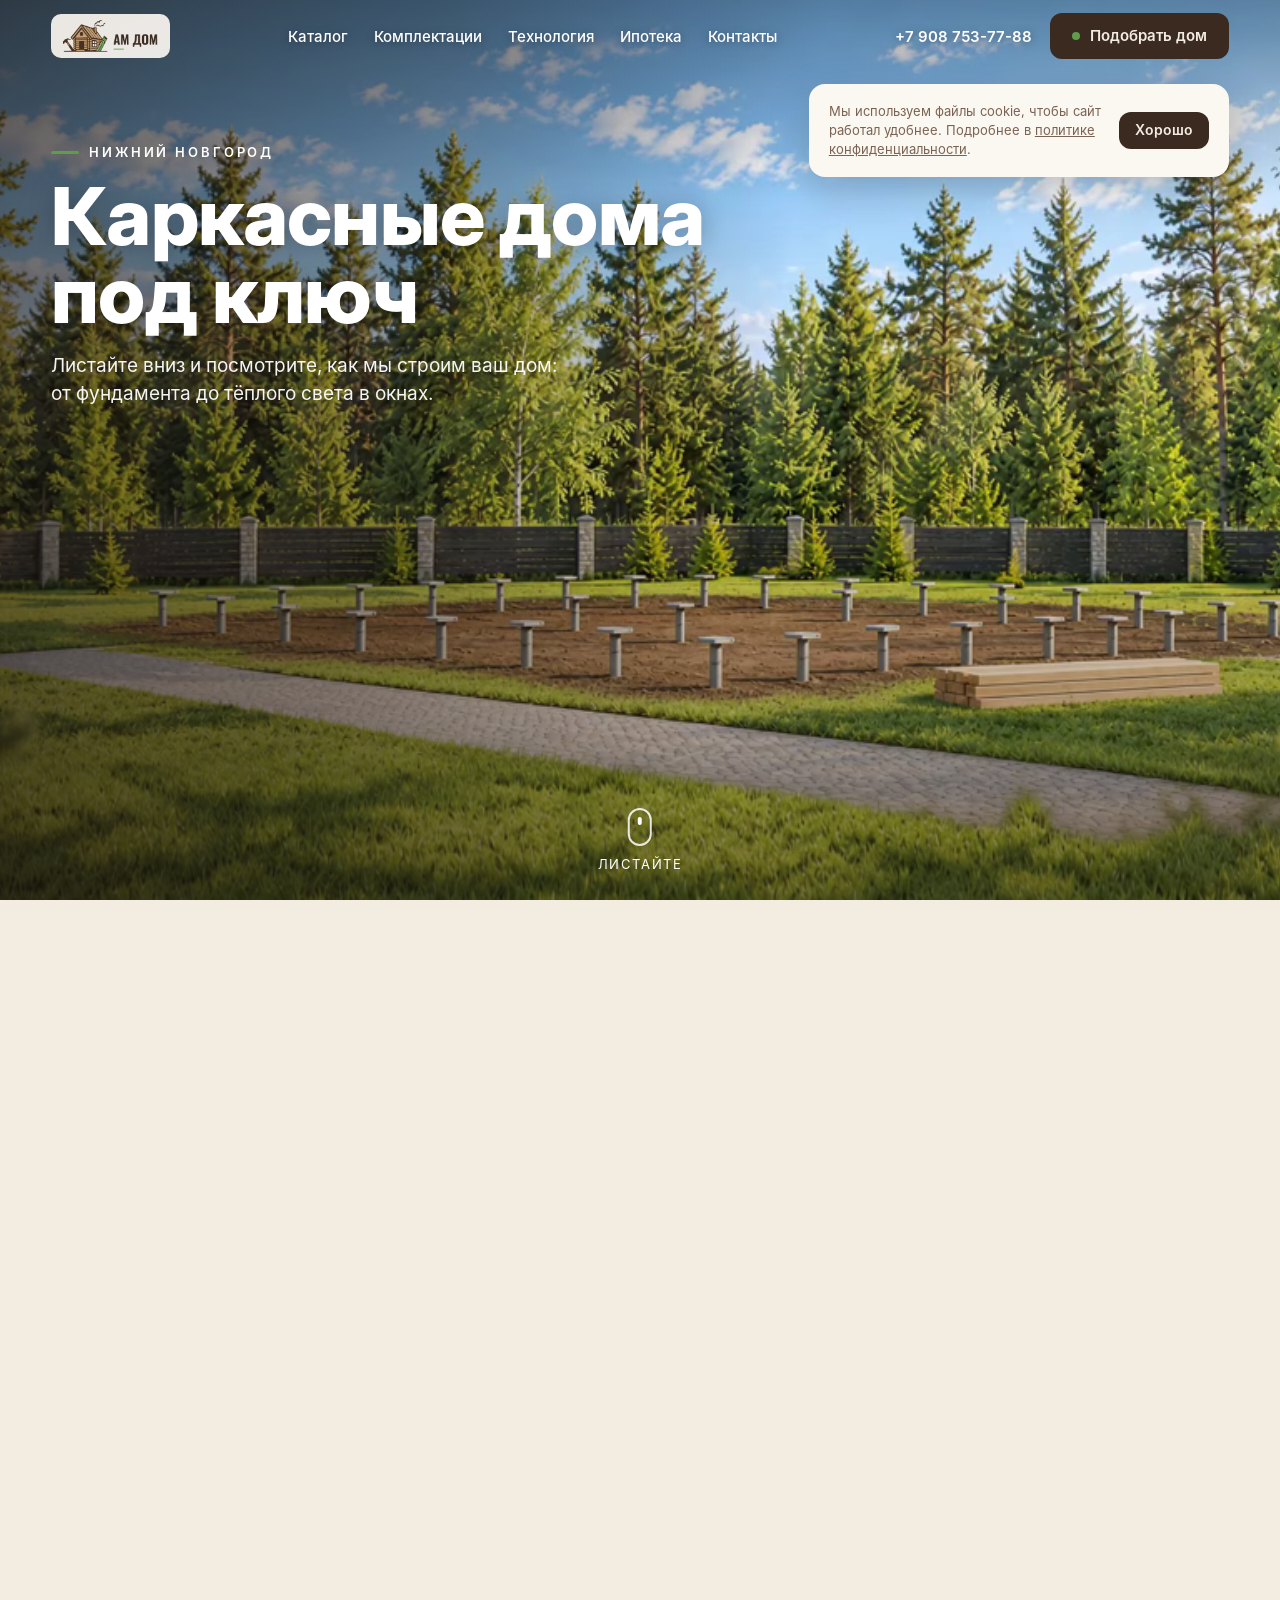
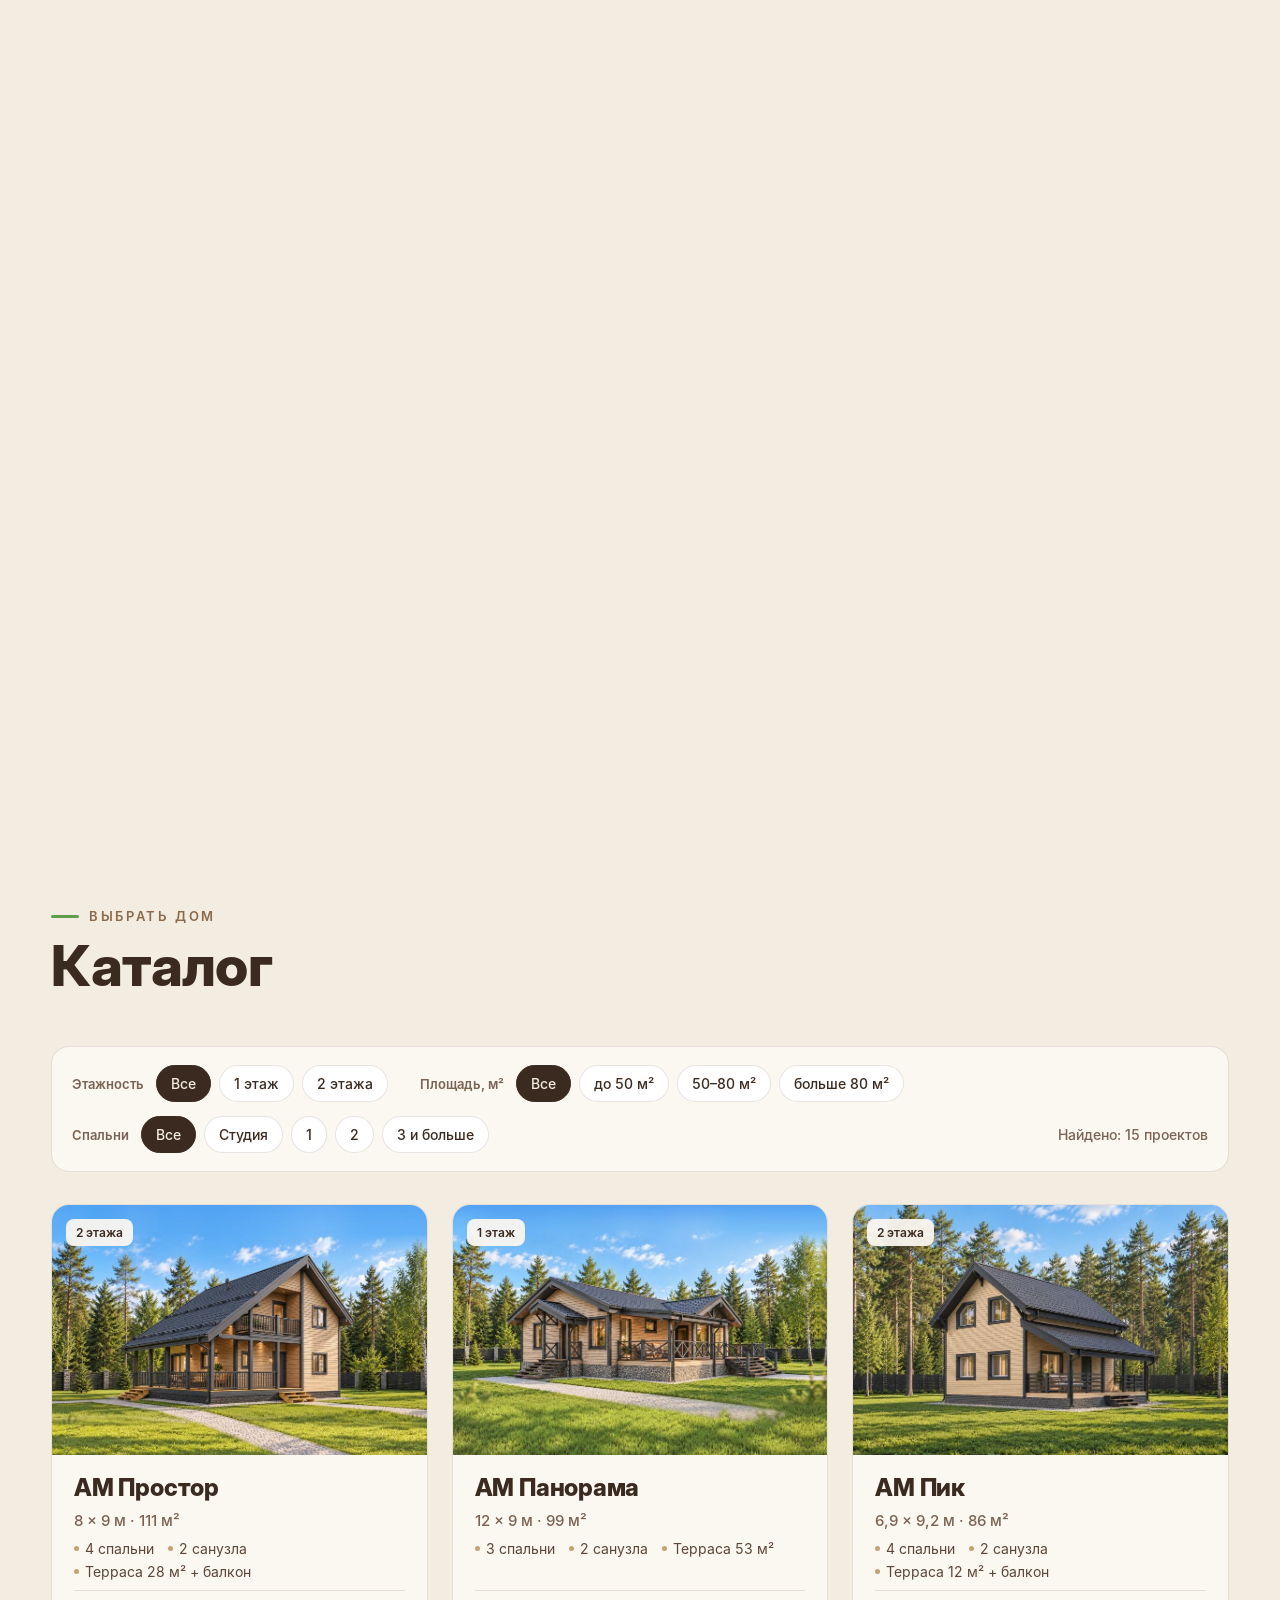
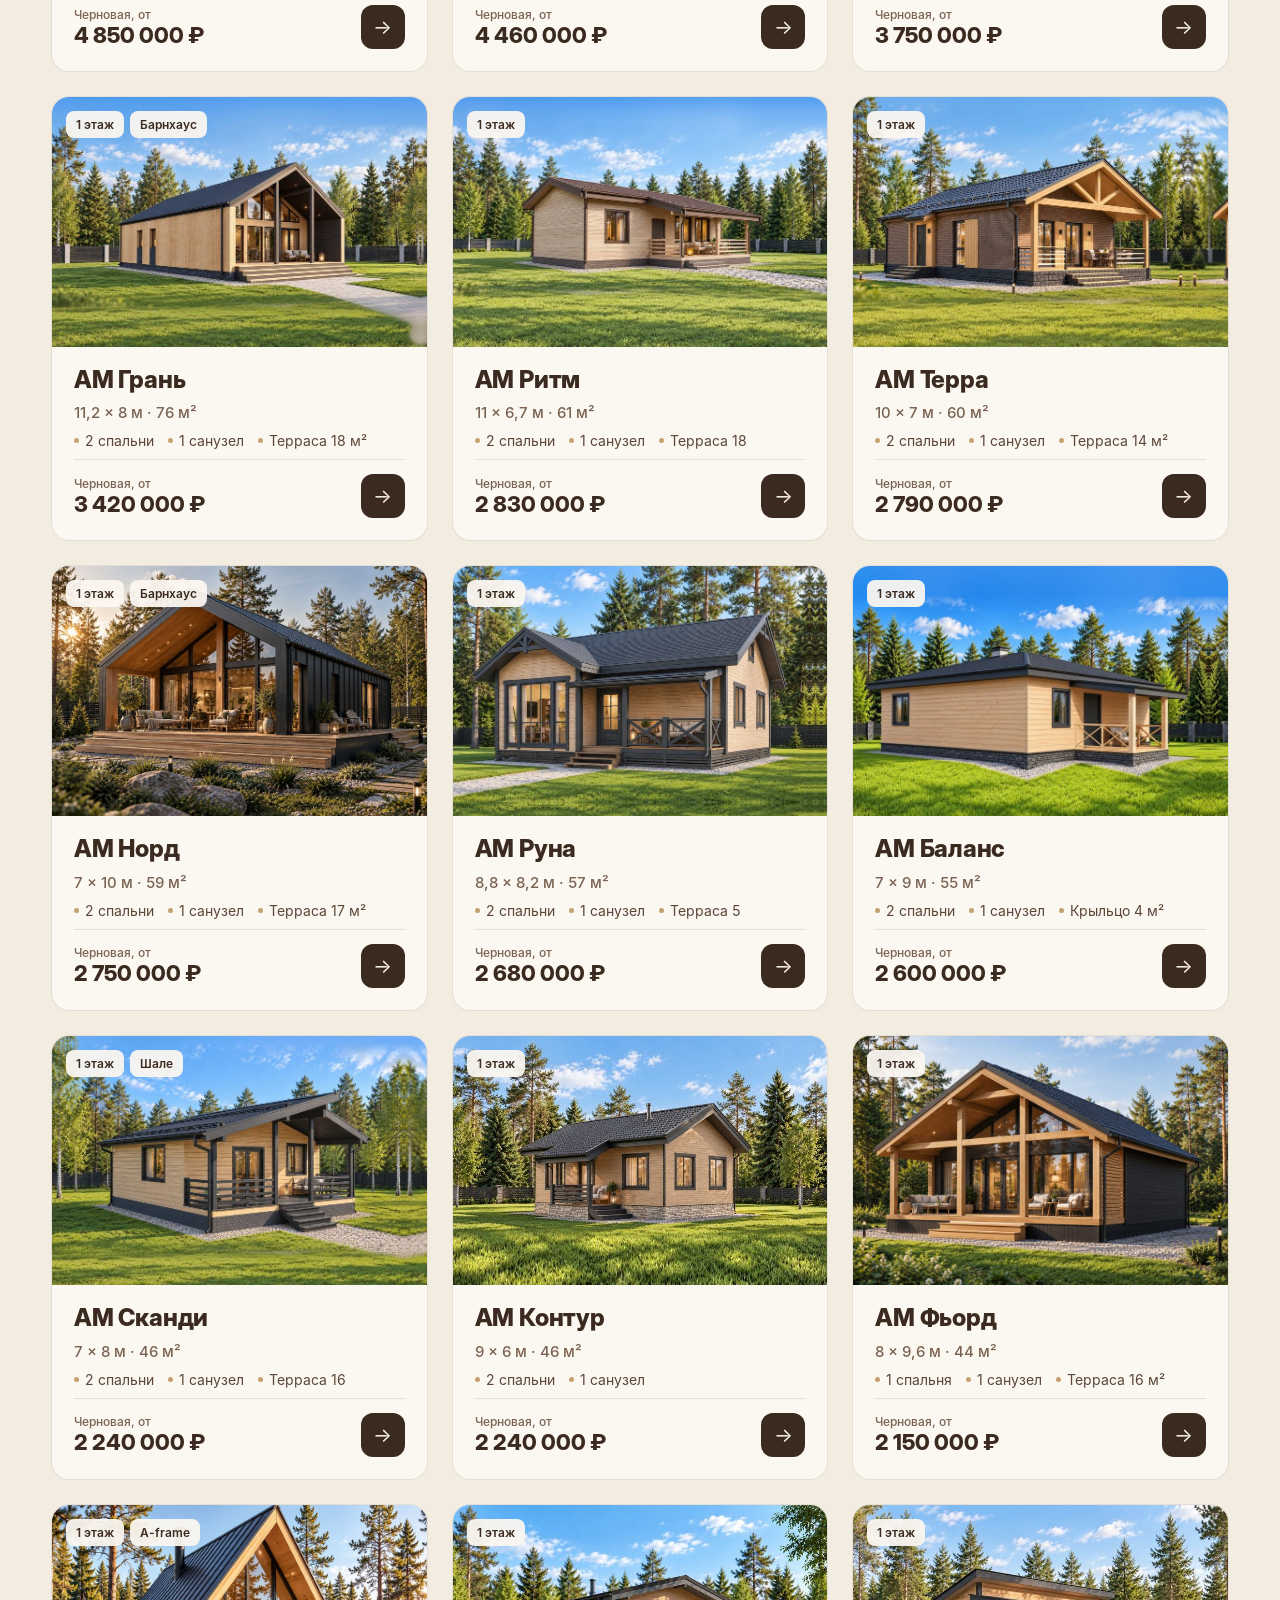
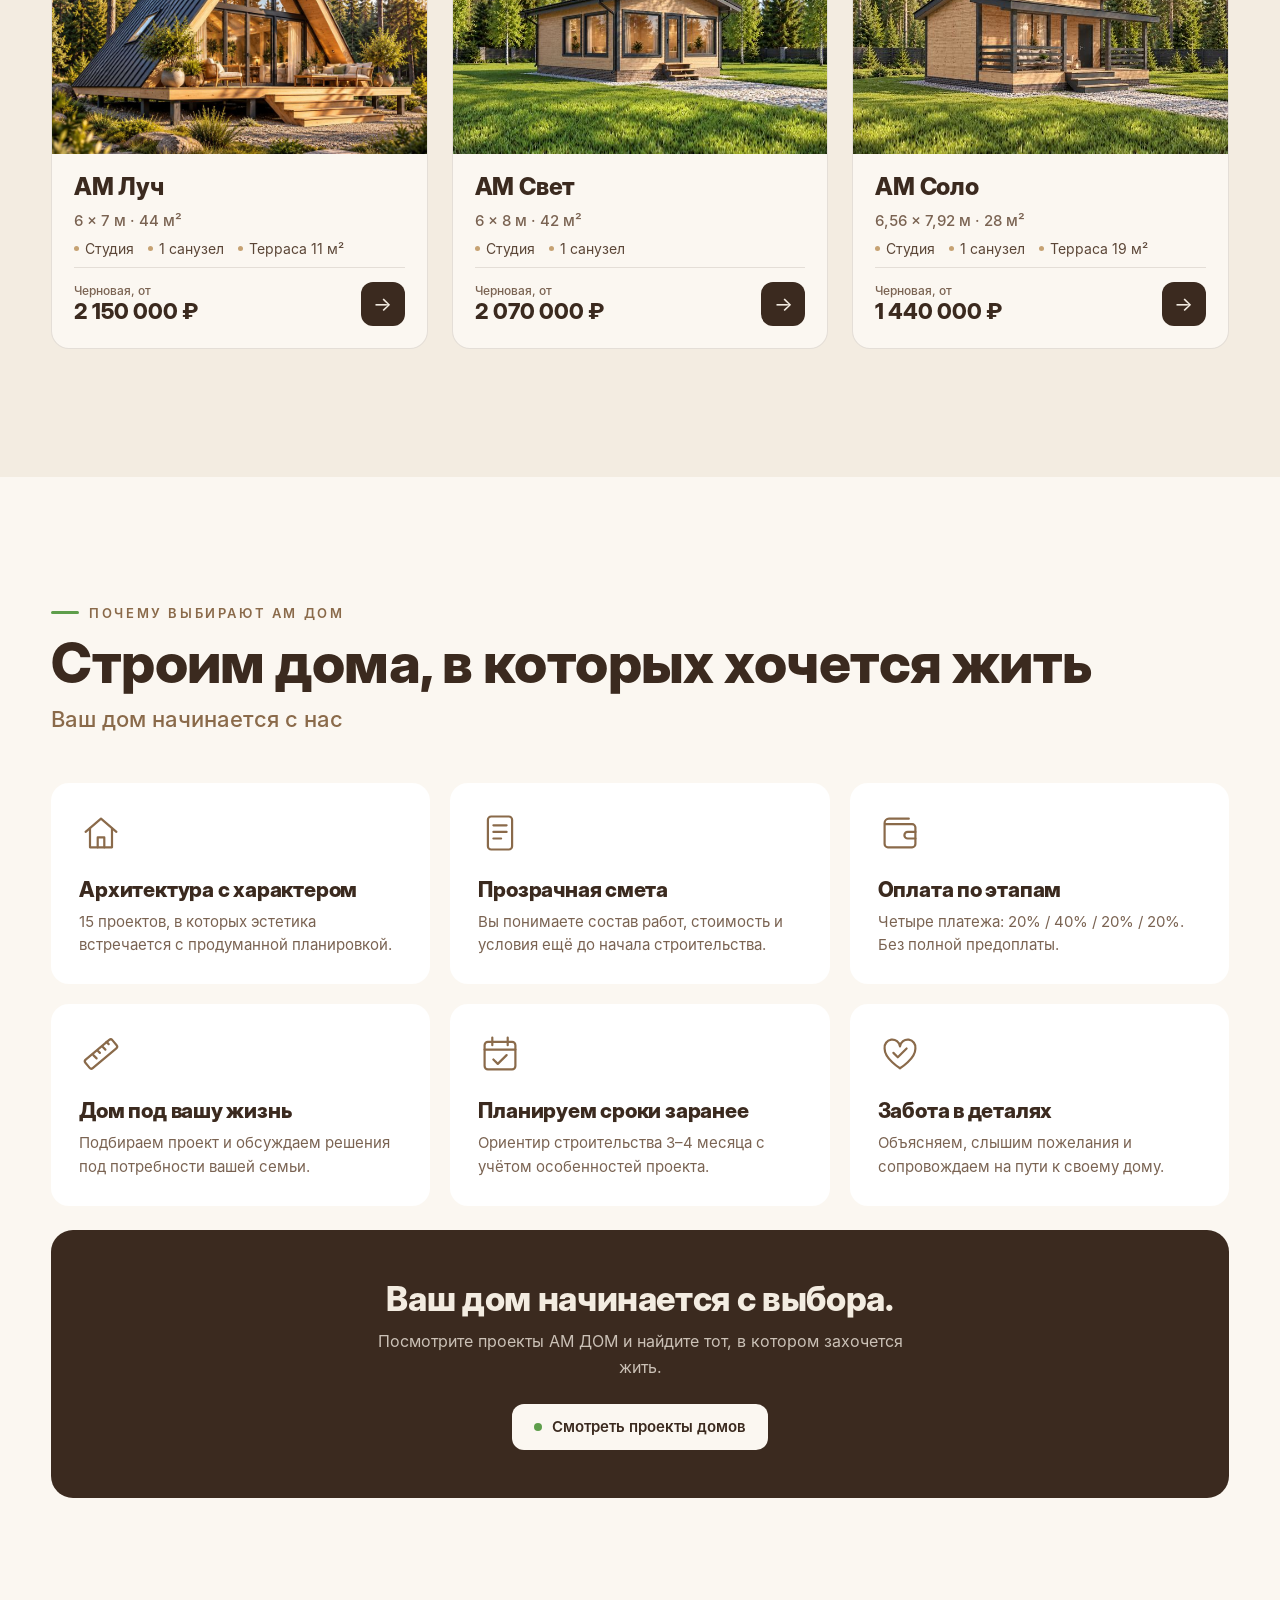
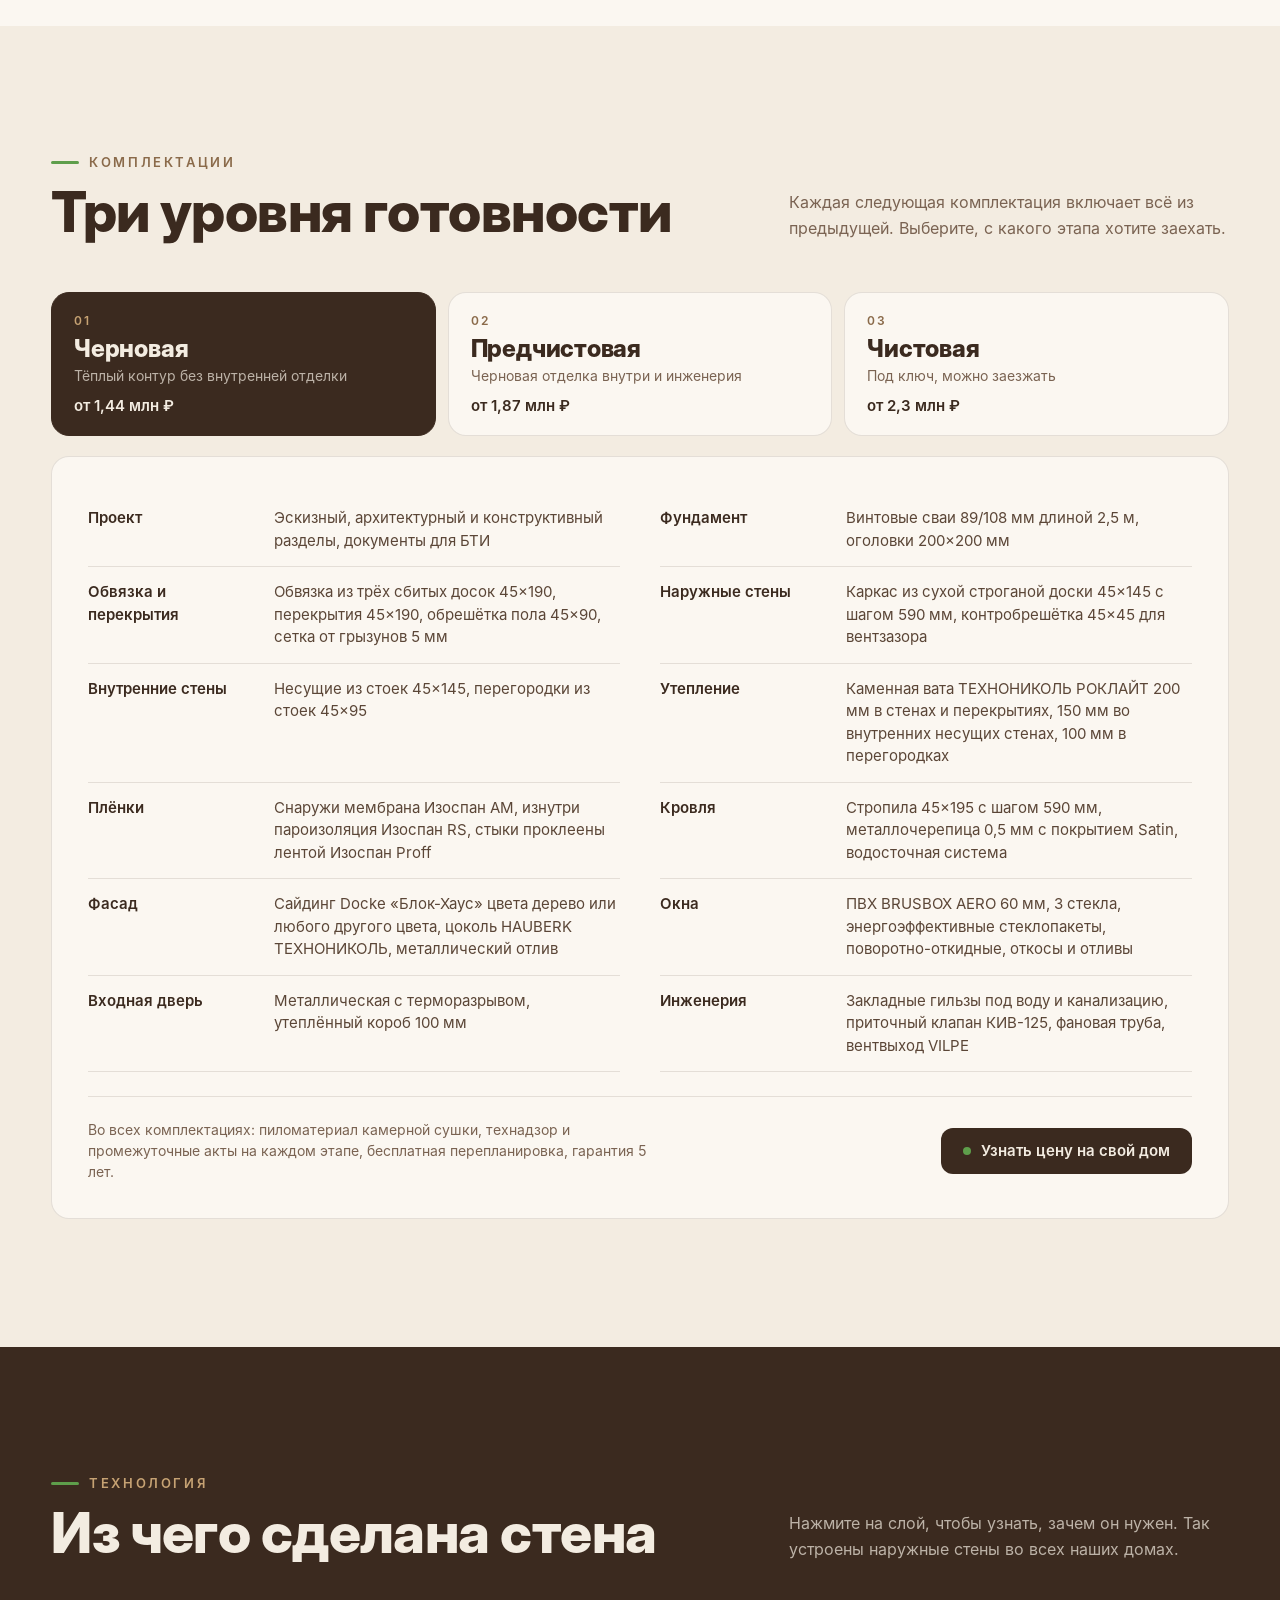
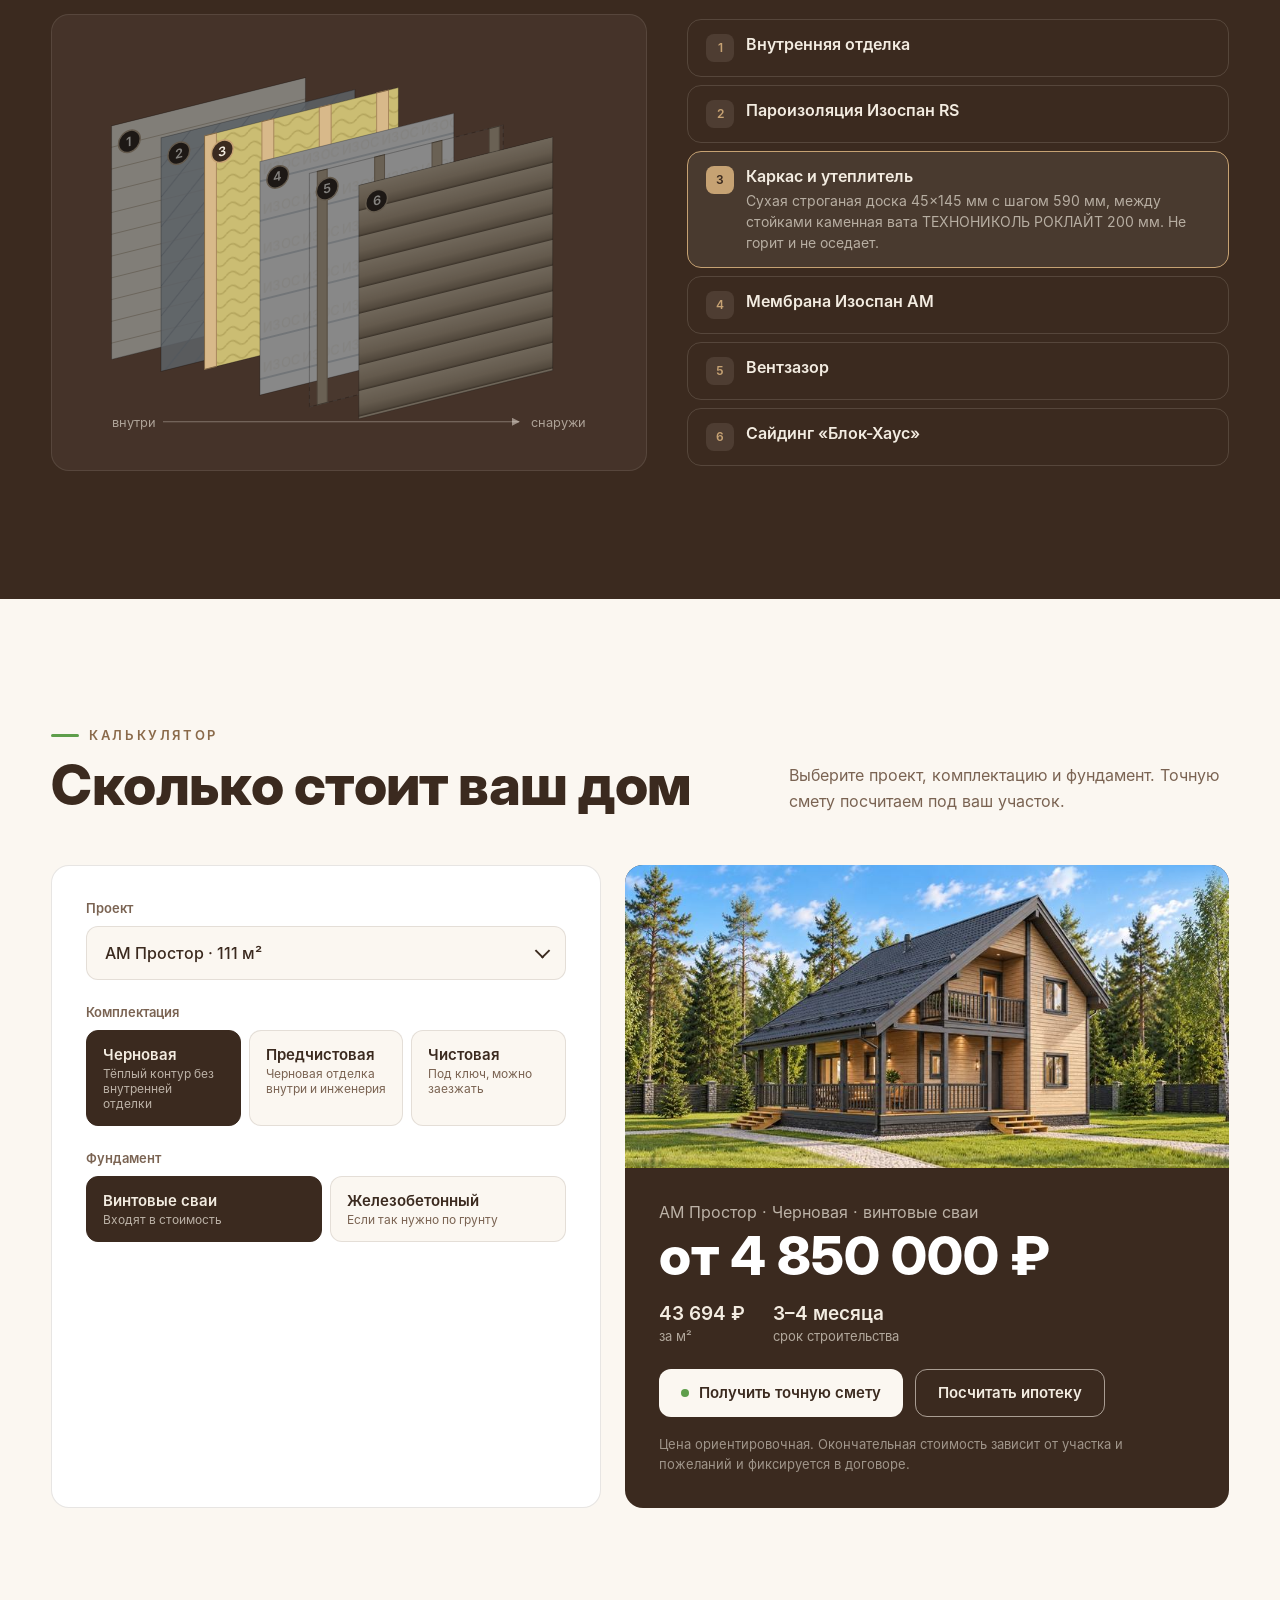
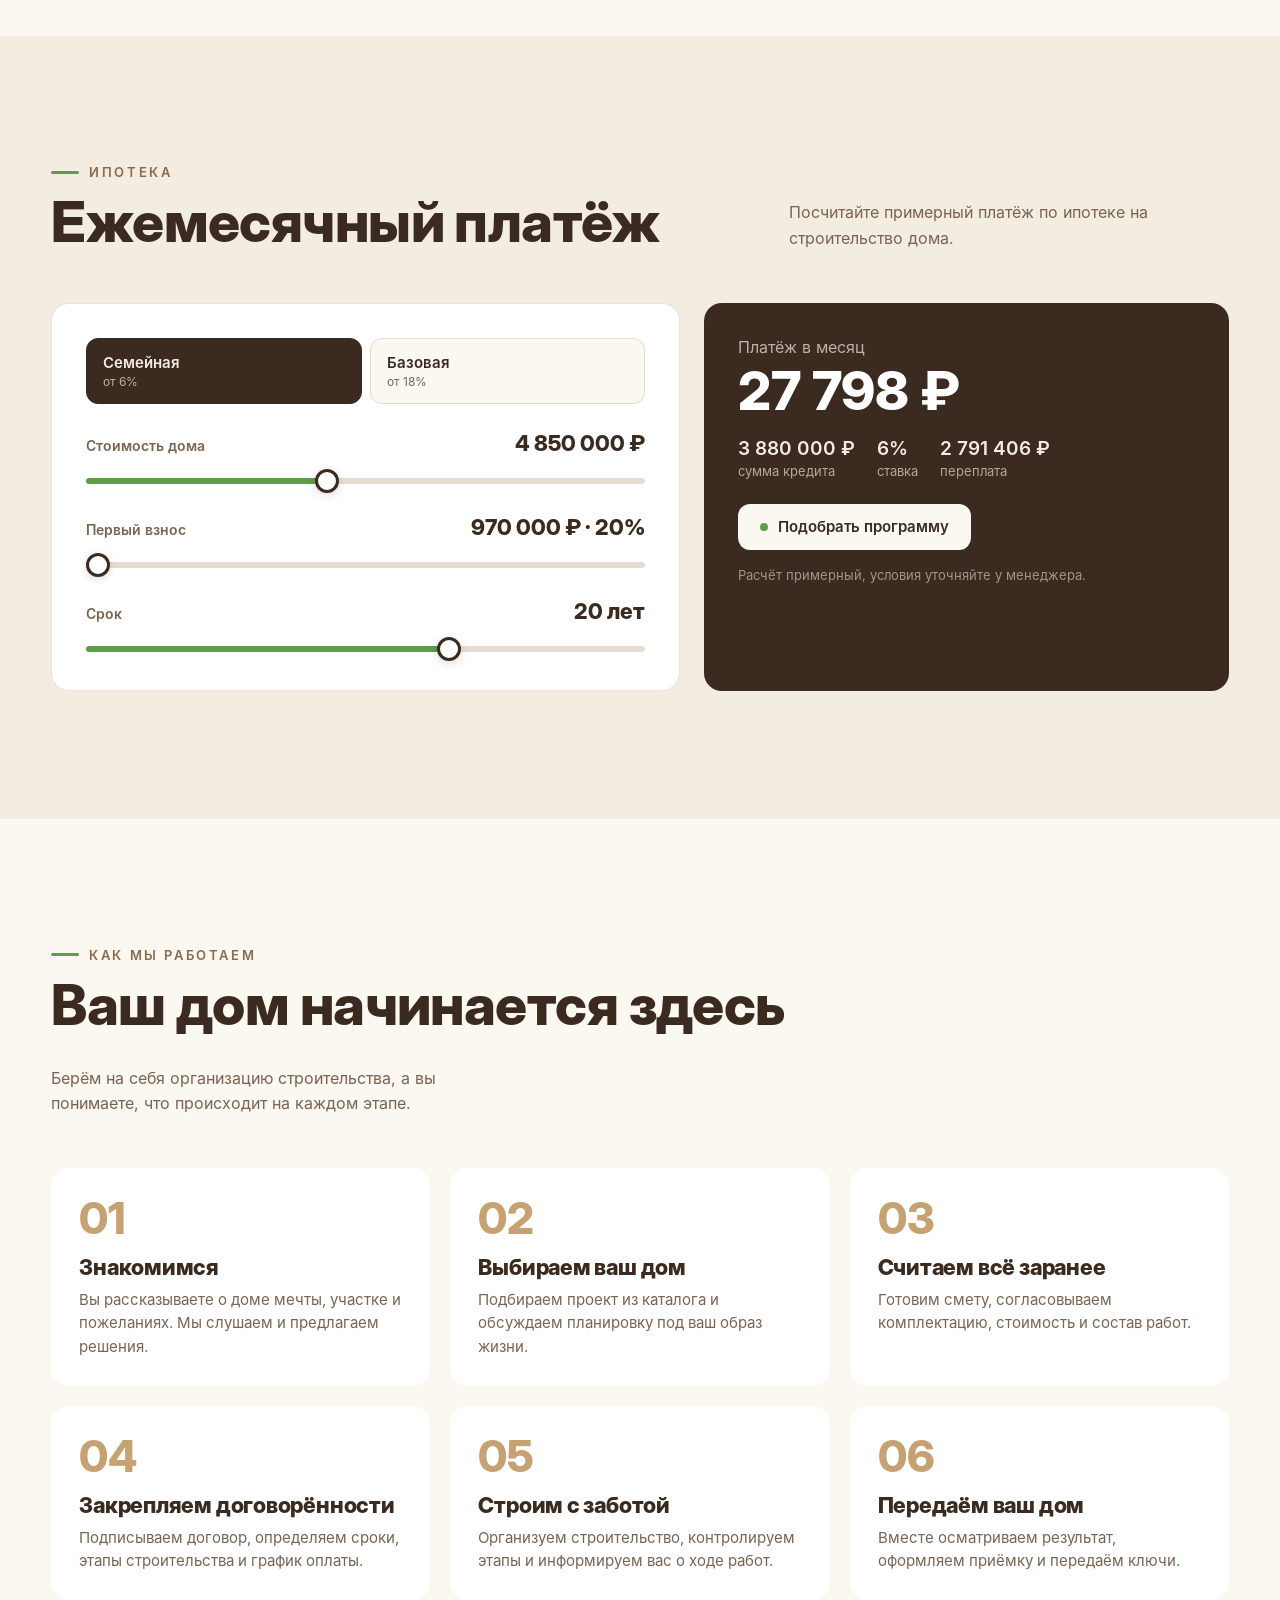
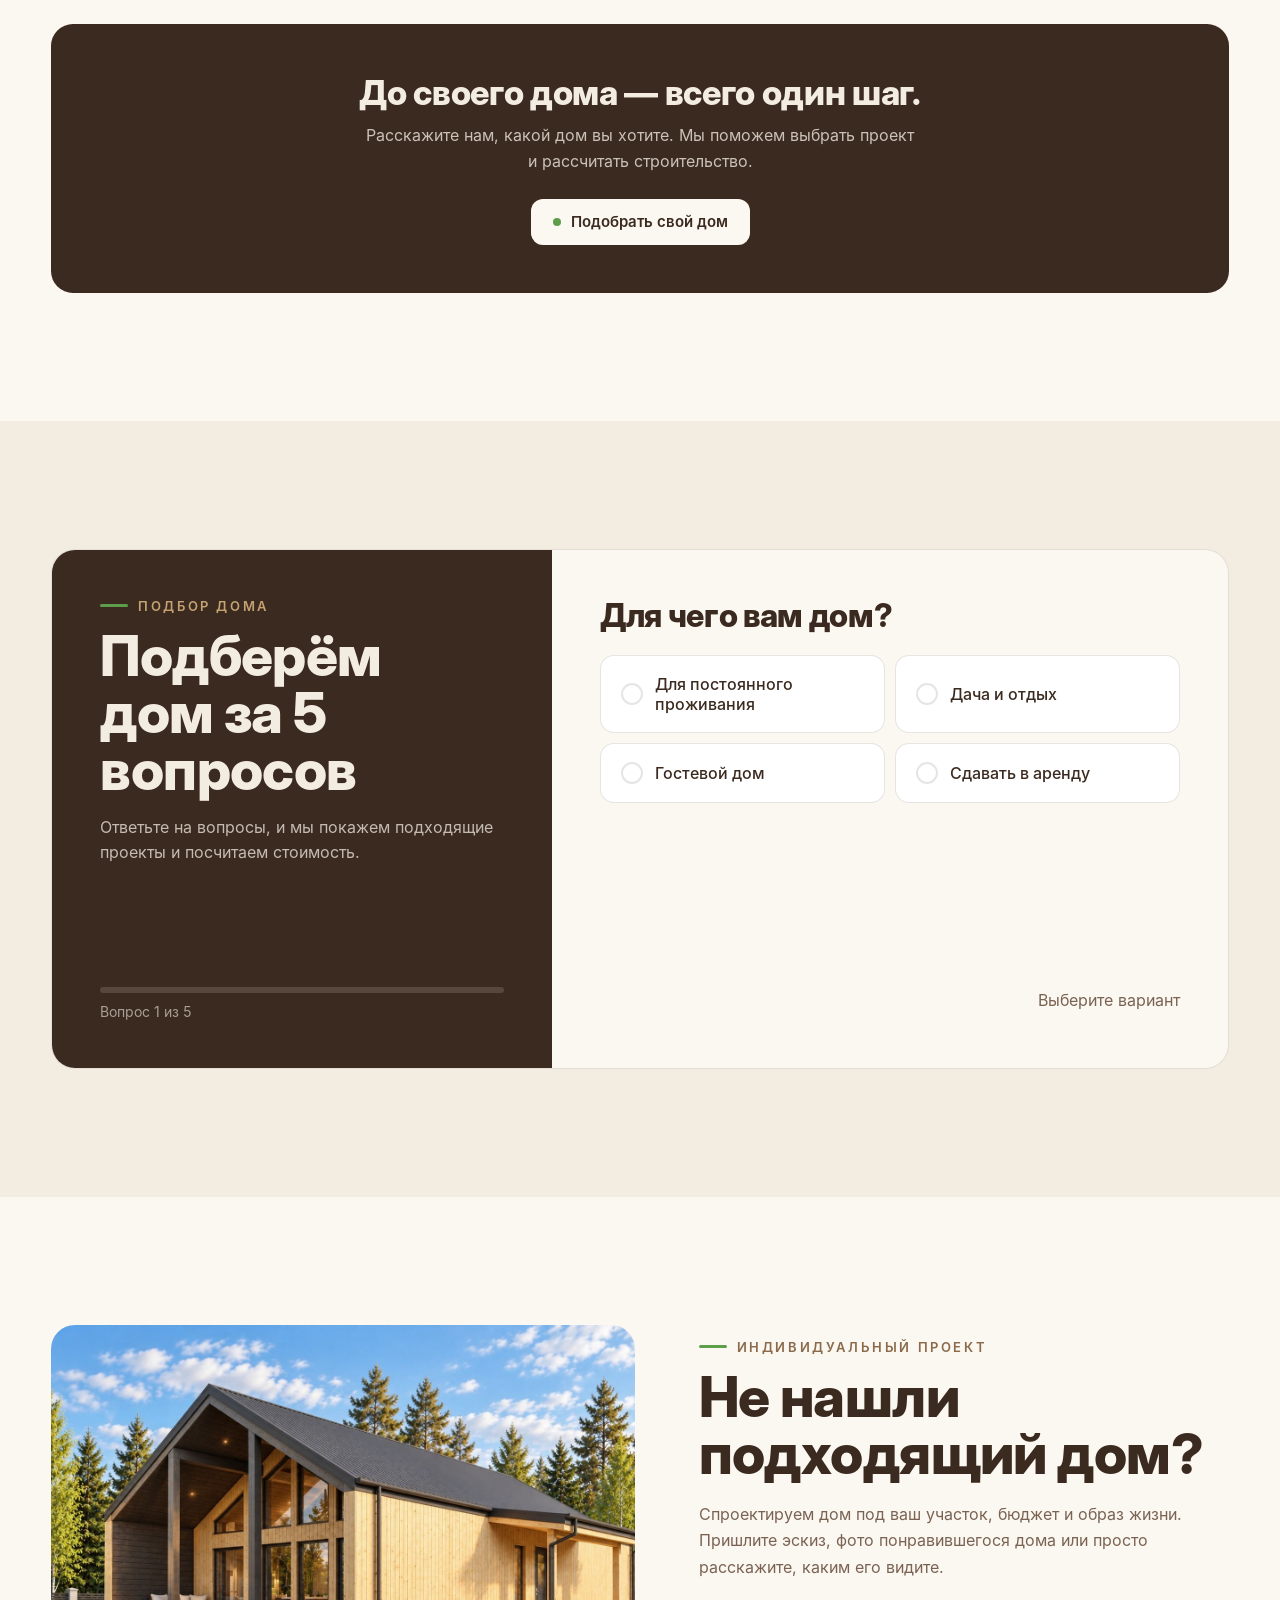
==== index.html @ 24bddc17 "Mobile hero: scroll-driven frame sequence (media/frames) instead of video Co-Authored-By: Claude Opu" ====
<!doctype html>
<html lang="ru">
<head>
<meta charset="utf-8">
<meta name="viewport" content="width=device-width, initial-scale=1, viewport-fit=cover">
<title>АМ ДОМ — каркасные дома под ключ в Нижнем Новгороде</title>
<meta name="description" content="Строим каркасные дома под ключ в Нижнем Новгороде. Каталог проектов, три комплектации, гарантия 5 лет, оплата по этапам, сроки 3–4 месяца.">
<!-- ТЕСТОВАЯ ВЕРСИЯ: строку ниже удалить при запуске на амдом.рф, иначе сайт не попадёт в поиск -->
<meta name="robots" content="noindex, nofollow">
<meta name="theme-color" content="#3B2A1F">
<meta property="og:title" content="АМ ДОМ — каркасные дома под ключ">
<meta property="og:description" content="Каталог проектов, гарантия 5 лет, оплата по этапам.">
<meta property="og:image" content="media/poster.jpg">
<link rel="icon" type="image/png" href="media/favicon.png">
<link rel="preload" href="fonts/InterDisplay-ExtraBold.woff" as="font" type="font/woff" crossorigin>
<link rel="stylesheet" href="css/style.css?v=5">
</head>
<body>

<!-- =============== ШАПКА =============== -->
<header class="top" id="top">
  <a class="logo" href="#" aria-label="АМ ДОМ, на главную"><img src="media/logo.png" alt="АМ ДОМ"></a>
  <nav class="menu" id="menu">
    <a href="#catalog">Каталог</a>
    <a href="#packages">Комплектации</a>
    <a href="#tech">Технология</a>
    <a href="#mortgage">Ипотека</a>
    <a href="#contacts">Контакты</a>
    <a class="menu-phone" data-phone href="#"></a>
  </nav>
  <div class="top-right">
    <a class="top-phone" data-phone href="#"></a>
    <a class="btn" href="#quiz"><span class="dot"></span>Подобрать дом</a>
    <button class="burger" id="burger" aria-label="Меню" aria-expanded="false"><i></i><i></i><i></i></button>
  </div>
</header>

<main>
<!-- =============== ГЛАВНЫЙ ЭКРАН: ДОМ СОБИРАЕТСЯ =============== -->
<section class="build" id="build">
  <div class="stage">
    <div class="vbox">
      <video id="vid" muted playsinline preload="auto" poster="media/poster.jpg?v=2"></video>
      <img class="night" id="night" src="media/evening.jpg" alt="">
      <div class="shade"></div>
      <div class="tint i" id="tintI"></div>
      <div class="tint f" id="tintF"></div>
      <button class="replay" id="replay" hidden>↻ Смотреть ещё раз</button>
    </div>

    <div class="intro" id="intro">
      <div class="kick"><i></i>Нижний Новгород</div>
      <h1>Каркасные дома<br>под ключ</h1>
      <p><span class="dsk">Листайте вниз и посмотрите</span><span class="mob">Посмотрите</span>, как мы строим ваш дом: от фундамента до тёплого света в окнах.</p>
    </div>
    <div class="hint" id="hint"><div class="m"></div>Листайте</div>

    <div class="card" id="card">
      <div class="num"><span id="cnum">01 / 11</span><span>Как мы строим</span></div>
      <div class="swap" id="cbody"><h3 id="ctitle"></h3><p id="ctext"></p></div>
      <div class="gl"></div>
    </div>
    <div class="rail" id="rail"><b id="bar"></b></div>

    <div class="final" id="final">
      <div class="ft">
        <div class="kick"><i></i>Дом готов</div>
        <h2>Осталось только заехать</h2>
      </div>
      <div class="fb">
        <div>
          <p>Планировку бесплатно адаптируем под вашу семью.</p>
          <div class="row">
            <a class="btn light" href="#catalog"><span class="dot"></span>Выбрать дом</a>
            <a class="btn ghost" href="#calc">Рассчитать стоимость</a>
          </div>
        </div>
        <div class="facts">
          <div><b>5 лет</b>гарантия по договору</div>
          <div><b>3</b>комплектации на выбор</div>
          <div><b>Поэтапная</b>оплата</div>
        </div>
      </div>
    </div>
  </div>
</section>

<!-- =============== КАТАЛОГ =============== -->
<section class="sec" id="catalog">
  <div class="wrap">
    <div class="head">
      <div>
        <div class="eyebrow">Выбрать дом</div>
        <h2>Каталог</h2>
      </div>
    </div>

    <div class="filters" id="filters">
      <div class="fgroup" data-key="floors">
        <span>Этажность</span>
        <button class="chip on" data-v="all">Все</button>
        <button class="chip" data-v="1"><span class="cl">1 этаж</span><span class="cs">1</span></button>
        <button class="chip" data-v="2"><span class="cl">2 этажа</span><span class="cs">2</span></button>
      </div>
      <div class="fgroup" data-key="area">
        <span>Площадь, м²</span>
        <button class="chip on" data-v="all">Все</button>
        <button class="chip" data-v="s"><span class="cl">до 50 м²</span><span class="cs">до 50</span></button>
        <button class="chip" data-v="m"><span class="cl">50–80 м²</span><span class="cs">50–80</span></button>
        <button class="chip" data-v="l"><span class="cl">больше 80 м²</span><span class="cs">80+</span></button>
      </div>
      <div class="fgroup" data-key="bed">
        <span>Спальни</span>
        <button class="chip on" data-v="all">Все</button>
        <button class="chip" data-v="0">Студия</button>
        <button class="chip" data-v="1">1</button>
        <button class="chip" data-v="2">2</button>
        <button class="chip" data-v="3"><span class="cl">3 и больше</span><span class="cs">3+</span></button>
      </div>
      <div class="fcount" id="fcount"></div>
    </div>

    <div class="grid" id="grid"></div>
    <div class="empty" id="empty" hidden>
      <p>Под такие условия проекта нет, но мы можем спроектировать дом под вас.</p>
      <button class="btn" id="freset">Сбросить фильтры</button>
    </div>
  </div>
</section>

<!-- =============== ПОЧЕМУ МЫ =============== -->
<section class="sec paper" id="why">
  <div class="wrap">
    <div class="head">
      <div>
        <div class="eyebrow">Почему выбирают АМ ДОМ</div>
        <h2>Строим дома, в которых хочется жить</h2>
        <p class="lead">Ваш дом начинается с нас</p>
      </div>
    </div>
    <div class="stats" id="stats" hidden></div>
    <div class="why">
      <div class="wi"><svg viewBox="0 0 40 40"><path d="M6 19L20 7l14 12"/><path d="M10 16v17h20V16"/><path d="M17 33v-9h6v9"/></svg>
        <h3>Архитектура с характером</h3><p>15 проектов, в которых эстетика встречается с продуманной планировкой.</p></div>
      <div class="wi"><svg viewBox="0 0 40 40"><rect x="9" y="5" width="22" height="30" rx="3"/><path d="M14 13h12M14 19h12M14 25h7"/></svg>
        <h3>Прозрачная смета</h3><p>Вы понимаете состав работ, стоимость и условия ещё до начала строительства.</p></div>
      <div class="wi"><svg viewBox="0 0 40 40"><path d="M7 12h24a3 3 0 0 1 3 3v15a3 3 0 0 1-3 3H9a3 3 0 0 1-3-3V11a4 4 0 0 1 4-4h18"/><path d="M34 19h-7a3 3 0 0 0 0 6h7"/></svg>
        <h3>Оплата по этапам</h3><p>Четыре платежа: 20% / 40% / 20% / 20%. Без полной предоплаты.</p></div>
      <div class="wi"><svg viewBox="0 0 40 40"><rect x="4" y="15" width="32" height="10" rx="2" transform="rotate(-40 20 20)"/><path d="M13 21l3 3M17 17l2 2M21 13l3 3M25 9l2 2"/></svg>
        <h3>Дом под вашу жизнь</h3><p>Подбираем проект и обсуждаем решения под потребности вашей семьи.</p></div>
      <div class="wi"><svg viewBox="0 0 40 40"><rect x="6" y="9" width="28" height="25" rx="3"/><path d="M6 16h28M13 5v7M27 5v7M14 25l4 4 8-8"/></svg>
        <h3>Планируем сроки заранее</h3><p>Ориентир строительства 3–4 месяца с учётом особенностей проекта.</p></div>
      <div class="wi"><svg viewBox="0 0 40 40"><path d="M20 33S6 24.5 6 15a7 7 0 0 1 14-2 7 7 0 0 1 14 2c0 9.5-14 18-14 18z"/><path d="M14 19l4 4 8-8"/></svg>
        <h3>Забота в деталях</h3><p>Объясняем, слышим пожелания и сопровождаем на пути к своему дому.</p></div>
    </div>
    <div class="cta">
      <h3>Ваш дом начинается с выбора.</h3>
      <p>Посмотрите проекты АМ ДОМ и найдите тот, в котором захочется жить.</p>
      <a class="btn light" href="#catalog"><span class="dot"></span>Смотреть проекты домов</a>
    </div>
  </div>
</section>

<!-- =============== КОМПЛЕКТАЦИИ =============== -->
<section class="sec" id="packages">
  <div class="wrap">
    <div class="head">
      <div>
        <div class="eyebrow">Комплектации</div>
        <h2>Три уровня готовности</h2>
      </div>
      <p>Каждая следующая комплектация включает всё из предыдущей. Выберите, с какого этапа хотите заехать.</p>
    </div>
    <div class="ptabs" id="ptabs" role="tablist"></div>
    <div class="pbody" id="pbody"></div>
  </div>
</section>

<!-- =============== ТЕХНОЛОГИЯ =============== -->
<section class="sec dark" id="tech">
  <div class="wrap">
    <div class="head">
      <div>
        <div class="eyebrow">Технология</div>
        <h2>Из чего сделана стена</h2>
      </div>
      <p>Нажмите на слой, чтобы узнать, зачем он нужен. Так устроены наружные стены во всех наших домах.</p>
    </div>
    <div class="wall">
      <div class="wall-pic">
        <svg id="wallsvg" viewBox="0 0 560 420" aria-label="Разрез стены"></svg>
      </div>
      <div class="wall-list" id="wall-list"></div>
    </div>
  </div>
</section>

<!-- =============== КАЛЬКУЛЯТОР =============== -->
<section class="sec paper" id="calc">
  <div class="wrap">
    <div class="head">
      <div>
        <div class="eyebrow">Калькулятор</div>
        <h2>Сколько стоит ваш дом</h2>
      </div>
      <p>Выберите проект, комплектацию и фундамент. Точную смету посчитаем под ваш участок.</p>
    </div>
    <div class="calc">
      <div class="calc-form">
        <label class="lbl">Проект</label>
        <div class="select"><select id="c-house"></select></div>
        <label class="lbl">Комплектация</label>
        <div class="seg" id="c-pack"></div>
        <label class="lbl">Фундамент</label>
        <div class="seg" id="c-found"></div>
      </div>
      <div class="calc-out">
        <img id="c-img" alt="">
        <div class="calc-res">
          <div class="muted" id="c-name"></div>
          <div class="price" id="c-price"></div>
          <div class="calc-meta">
            <div><b id="c-m2"></b><span>за м²</span></div>
            <div><b id="c-days"></b><span>срок строительства</span></div>
          </div>
          <div class="row">
            <button class="btn" id="c-lead"><span class="dot"></span>Получить точную смету</button>
            <a class="btn line" href="#mortgage" id="c-tomort">Посчитать ипотеку</a>
          </div>
          <p class="small">Цена ориентировочная. Окончательная стоимость зависит от участка и пожеланий и фиксируется в договоре.</p>
        </div>
      </div>
    </div>
  </div>
</section>

<!-- =============== ИПОТЕКА =============== -->
<section class="sec" id="mortgage">
  <div class="wrap">
    <div class="head">
      <div>
        <div class="eyebrow">Ипотека</div>
        <h2>Ежемесячный платёж</h2>
      </div>
      <p>Посчитайте примерный платёж по ипотеке на строительство дома.</p>
    </div>
    <div class="mort">
      <div class="mort-form">
        <div class="seg" id="m-prog"></div>
        <div class="rng">
          <div class="rng-top"><label for="m-sum">Стоимость дома</label><output id="m-sum-o"></output></div>
          <input type="range" id="m-sum" min="1000000" max="10000000" step="10000">
        </div>
        <div class="rng">
          <div class="rng-top"><label for="m-down">Первый взнос</label><output id="m-down-o"></output></div>
          <input type="range" id="m-down" min="20" max="90" step="1">
        </div>
        <div class="rng">
          <div class="rng-top"><label for="m-years">Срок</label><output id="m-years-o"></output></div>
          <input type="range" id="m-years" min="1" max="30" step="1">
        </div>
      </div>
      <div class="mort-out">
        <div class="muted">Платёж в месяц</div>
        <div class="price" id="m-pay"></div>
        <div class="calc-meta">
          <div><b id="m-loan"></b><span>сумма кредита</span></div>
          <div><b id="m-rate"></b><span>ставка</span></div>
          <div><b id="m-over"></b><span>переплата</span></div>
        </div>
        <button class="btn light" id="m-lead"><span class="dot"></span>Подобрать программу</button>
        <p class="small">Расчёт примерный, условия уточняйте у менеджера.</p>
      </div>
    </div>
  </div>
</section>

<!-- =============== КАК МЫ РАБОТАЕМ =============== -->
<section class="sec paper" id="steps">
  <div class="wrap">
    <div class="head">
      <div>
        <div class="eyebrow">Как мы работаем</div>
        <h2>Ваш дом начинается здесь</h2>
      </div>
      <p>Берём на себя организацию строительства, а вы понимаете, что происходит на каждом этапе.</p>
    </div>
    <ol class="steps">
      <li><b>01</b><h3>Знакомимся</h3><p>Вы рассказываете о доме мечты, участке и пожеланиях. Мы слушаем и предлагаем решения.</p></li>
      <li><b>02</b><h3>Выбираем ваш дом</h3><p>Подбираем проект из каталога и обсуждаем планировку под ваш образ жизни.</p></li>
      <li><b>03</b><h3>Считаем всё заранее</h3><p>Готовим смету, согласовываем комплектацию, стоимость и состав работ.</p></li>
      <li><b>04</b><h3>Закрепляем договорённости</h3><p>Подписываем договор, определяем сроки, этапы строительства и график оплаты.</p></li>
      <li><b>05</b><h3>Строим с заботой</h3><p>Организуем строительство, контролируем этапы и информируем вас о ходе работ.</p></li>
      <li><b>06</b><h3>Передаём ваш дом</h3><p>Вместе осматриваем результат, оформляем приёмку и передаём ключи.</p></li>
    </ol>
    <div class="cta">
      <h3>До своего дома — всего один шаг.</h3>
      <p>Расскажите нам, какой дом вы хотите. Мы поможем выбрать проект и рассчитать строительство.</p>
      <a class="btn light" href="#quiz"><span class="dot"></span>Подобрать свой дом</a>
    </div>
  </div>
</section>

<!-- =============== КВИЗ =============== -->
<section class="sec" id="quiz">
  <div class="wrap">
    <div class="quiz" id="quizbox">
      <div class="quiz-side">
        <div class="eyebrow">Подбор дома</div>
        <h2>Подберём дом за 5 вопросов</h2>
        <p>Ответьте на вопросы, и мы покажем подходящие проекты и посчитаем стоимость.</p>
        <div class="qprog"><b id="qbar"></b></div>
        <div class="muted" id="qstep"></div>
      </div>
      <div class="quiz-main" id="qmain"></div>
    </div>
  </div>
</section>

<!-- =============== ИНДИВИДУАЛЬНЫЙ ПРОЕКТ =============== -->
<section class="sec paper" id="custom">
  <div class="wrap">
    <div class="custom">
      <div class="custom-img"><img src="img/houses/04_gran/r2.jpg" alt="Дом АМ Грань" loading="lazy"></div>
      <div class="custom-txt">
        <div class="eyebrow">Индивидуальный проект</div>
        <h2>Не нашли подходящий дом?</h2>
        <p>Спроектируем дом под ваш участок, бюджет и образ жизни. Пришлите эскиз, фото понравившегося дома или просто расскажите, каким его видите.</p>
        <div class="tags">
          <span>Дома по индивидуальному проекту</span>
          <span>Бани</span>
        </div>
        <button class="btn" data-lead="Индивидуальный проект"><span class="dot"></span>Обсудить проект</button>
      </div>
    </div>
  </div>
</section>

<!-- =============== ОТЗЫВЫ (скрыты, пока нет настоящих) =============== -->
<section class="sec" id="reviews" hidden>
  <div class="wrap">
    <div class="head"><div><div class="eyebrow">Отзывы</div><h2>Что говорят хозяева домов</h2></div></div>
    <div class="reviews" id="revlist"></div>
  </div>
</section>

<!-- =============== ВОПРОСЫ =============== -->
<section class="sec" id="faq">
  <div class="wrap narrow">
    <div class="head"><div><div class="eyebrow">Вопросы и ответы</div><h2>Всё, что вы хотите знать о строительстве дома</h2></div></div>
    <div class="faq" id="faqlist"></div>
  </div>
</section>

<!-- =============== КОНТАКТЫ =============== -->
<section class="sec dark" id="contacts">
  <div class="wrap">
    <div class="contacts">
      <div>
        <div class="eyebrow">Контакты</div>
        <h2>Приезжайте в офис<br><span class="h2b">Оставьте заявку</span></h2>
        <ul class="clist">
          <li><span>Телефон</span><a data-phone href="#"></a></li>
          <li><span>Почта</span><a data-email href="#"></a></li>
          <li><span>Офис</span><a data-map target="_blank" rel="noopener"></a></li>
        </ul>
        <div class="msg">
          <a class="mbtn tg" data-tg target="_blank" rel="noopener"><svg viewBox="0 0 24 24"><path d="M21.5 3.6L2.9 10.8c-1.3.5-1.2 1.2-.2 1.5l4.8 1.5 1.8 5.6c.2.6.4.8.9.8.4 0 .6-.2.9-.4l2.3-2.2 4.7 3.5c.9.5 1.5.2 1.7-.8l3.1-14.6c.3-1.3-.5-1.9-1.4-1.6zM9.2 13.4l9.2-5.8c.4-.3.8-.1.5.2l-7.9 7.1-.3 3.3z"/></svg>Telegram</a>
          <a class="mbtn mx" data-max target="_blank" rel="noopener" hidden><svg viewBox="0 0 24 24"><path d="M12 2C6.5 2 2 6.2 2 11.4c0 2.9 1.4 5.5 3.7 7.2L5 22l3.6-2c1 .3 2.2.5 3.4.5 5.5 0 10-4.2 10-9.4S17.5 2 12 2z"/></svg>MAX</a>
          <a class="mbtn" data-phone href="#"><svg viewBox="0 0 24 24"><path d="M6.6 10.8c1.4 2.8 3.8 5.1 6.6 6.6l2.2-2.2c.3-.3.7-.4 1-.2 1.1.4 2.3.6 3.6.6.6 0 1 .4 1 1V20c0 .6-.4 1-1 1C10.6 21 3 13.4 3 4c0-.6.4-1 1-1h3.5c.6 0 1 .4 1 1 0 1.3.2 2.5.6 3.6.1.3 0 .7-.2 1z"/></svg>Позвонить</a>
        </div>
      </div>
      <form class="form" data-form data-topic="Заявка из блока «Контакты»">
        <h3>Заявка на консультацию</h3>
        <p class="muted">Перезвоним, ответим на вопросы и посчитаем смету.</p>
        <input name="name" placeholder="Ваше имя" autocomplete="name" required>
        <input name="phone" type="tel" placeholder="+7 (___) ___-__-__" autocomplete="tel" required>
        <textarea name="comment" rows="3" placeholder="Комментарий, например какой дом понравился"></textarea>
        <div class="seg small-seg" data-contact>
          <label><input type="radio" name="contact" value="Звонок" checked><span>Звонок</span></label>
          <label><input type="radio" name="contact" value="Telegram"><span>Telegram</span></label>
          <label><input type="radio" name="contact" value="MAX"><span>MAX</span></label>
        </div>
        <label class="agree"><input type="checkbox" name="agree" required><span>Согласен на обработку персональных данных и с <a href="policy.html" target="_blank">политикой конфиденциальности</a></span></label>
        <button class="btn" type="submit"><span class="dot"></span>Отправить заявку</button>
      </form>
    </div>
  </div>
</section>
</main>

<!-- =============== ПОДВАЛ =============== -->
<footer class="foot">
  <div class="wrap">
    <div class="foot-top">
      <a class="logo" href="#"><img src="media/logo.png" alt="АМ ДОМ"></a>
      <nav>
        <a href="#catalog">Каталог</a><a href="#packages">Комплектации</a><a href="#tech">Технология</a>
        <a href="#calc">Калькулятор</a><a href="#mortgage">Ипотека</a><a href="#faq">Вопросы</a><a href="#contacts">Контакты</a>
      </nav>
      <div class="soc">
        <a data-avito target="_blank" rel="noopener" hidden aria-label="Авито">Авито</a>
        <a data-vk target="_blank" rel="noopener" hidden aria-label="ВКонтакте">ВК</a>
      </div>
    </div>
    <div class="foot-bot">
      <div><span data-legal></span> · ИНН <span data-inn></span></div>
      <div><a href="policy.html">Политика конфиденциальности</a></div>
      <div>Информация на сайте не является публичной офертой</div>
    </div>
  </div>
</footer>

<!-- нижняя панель на телефоне -->
<div class="mbar" id="mbar">
  <a data-phone href="#"><svg viewBox="0 0 24 24"><path d="M6.6 10.8c1.4 2.8 3.8 5.1 6.6 6.6l2.2-2.2c.3-.3.7-.4 1-.2 1.1.4 2.3.6 3.6.6.6 0 1 .4 1 1V20c0 .6-.4 1-1 1C10.6 21 3 13.4 3 4c0-.6.4-1 1-1h3.5c.6 0 1 .4 1 1 0 1.3.2 2.5.6 3.6.1.3 0 .7-.2 1z"/></svg>Позвонить</a>
  <a data-tg target="_blank" rel="noopener"><svg viewBox="0 0 24 24"><path d="M21.5 3.6L2.9 10.8c-1.3.5-1.2 1.2-.2 1.5l4.8 1.5 1.8 5.6c.2.6.4.8.9.8.4 0 .6-.2.9-.4l2.3-2.2 4.7 3.5c.9.5 1.5.2 1.7-.8l3.1-14.6c.3-1.3-.5-1.9-1.4-1.6z"/></svg>Написать</a>
  <a href="#quiz" class="accent">Подобрать дом</a>
</div>

<!-- окно дома -->
<div class="modal" id="hmodal" hidden>
  <div class="modal-bg" data-close></div>
  <div class="modal-box house-box" role="dialog" aria-modal="true" aria-labelledby="h-name">
    <button class="x" data-close aria-label="Закрыть">×</button>
    <div class="hm" id="hm"></div>
  </div>
</div>

<!-- окно заявки -->
<div class="modal" id="lmodal" hidden>
  <div class="modal-bg" data-close></div>
  <div class="modal-box lead-box" role="dialog" aria-modal="true">
    <button class="x" data-close aria-label="Закрыть">×</button>
    <form class="form" data-form id="lform">
      <h3 id="l-title">Получить смету</h3>
      <p class="muted" id="l-sub">Оставьте телефон, менеджер перезвонит и всё посчитает.</p>
      <input name="name" placeholder="Ваше имя" autocomplete="name" required>
      <input name="phone" type="tel" placeholder="+7 (___) ___-__-__" autocomplete="tel" required>
      <div class="seg small-seg" data-contact>
        <label><input type="radio" name="contact" value="Звонок" checked><span>Звонок</span></label>
        <label><input type="radio" name="contact" value="Telegram"><span>Telegram</span></label>
        <label><input type="radio" name="contact" value="MAX"><span>MAX</span></label>
      </div>
      <label class="agree"><input type="checkbox" name="agree" required><span>Согласен на обработку персональных данных и с <a href="policy.html" target="_blank">политикой конфиденциальности</a></span></label>
      <button class="btn" type="submit"><span class="dot"></span>Отправить</button>
    </form>
  </div>
</div>

<div class="toast" id="toast" hidden></div>

<div class="cookie" id="cookie" hidden>
  <p>Мы используем файлы cookie, чтобы сайт работал удобнее. Подробнее в <a href="policy.html">политике конфиденциальности</a>.</p>
  <button class="btn" id="cookie-ok">Хорошо</button>
</div>

<script src="js/data.js?v=2"></script>
<script src="js/app.js?v=5"></script>
</body>
</html>
---- css/style.css ----
/* АМ ДОМ — оформление сайта */
@font-face{font-family:'Inter';font-weight:400;font-display:swap;src:url('../fonts/Inter-Regular.woff') format('woff')}
@font-face{font-family:'Inter';font-weight:500;font-display:swap;src:url('../fonts/Inter-Medium.woff') format('woff')}
@font-face{font-family:'Inter';font-weight:600;font-display:swap;src:url('../fonts/Inter-SemiBold.woff') format('woff')}
@font-face{font-family:'Inter Display';font-weight:700;font-display:swap;src:url('../fonts/InterDisplay-Bold.woff') format('woff')}
@font-face{font-family:'Inter Display';font-weight:800;font-display:swap;src:url('../fonts/InterDisplay-ExtraBold.woff') format('woff')}

:root{
  --kofe:#3B2A1F; --kofe2:#4A3527; --brus:#C6A273; --oreh:#8A6A4A; --slivki:#F3ECE1; --paper:#FBF7F1;
  --green:#5E9E4B; --line:rgba(59,42,31,.12); --muted:#7a6352;
  --pad:clamp(16px,4vw,56px); --r:18px; --top:72px;
}
*{box-sizing:border-box;margin:0;padding:0}
html{scroll-behavior:smooth;scroll-padding-top:var(--top)}
html,body{background:var(--slivki);color:var(--kofe);font-family:'Inter',system-ui,sans-serif;-webkit-font-smoothing:antialiased}
body.lock{overflow:hidden}
a{color:inherit;text-decoration:none}
img{display:block;max-width:100%}
button{font:inherit;color:inherit;background:none;border:0;cursor:pointer}
input,select,textarea{font:inherit;color:inherit}
h1,h2,h3{font-family:'Inter Display','Inter',sans-serif;font-weight:800;letter-spacing:-.01em}
[hidden]{display:none!important}

/* кнопки */
.btn{display:inline-flex;align-items:center;justify-content:center;gap:10px;padding:14px 22px;border-radius:12px;font-weight:600;font-size:15px;line-height:1.2;
  background:var(--kofe);color:var(--slivki);transition:transform .2s,background .2s,box-shadow .2s;cursor:pointer;border:0;white-space:nowrap}
.btn:hover{transform:translateY(-1px);background:var(--kofe2);box-shadow:0 8px 20px rgba(59,42,31,.18)}
.btn.light{background:var(--paper);color:var(--kofe)}
.btn.light:hover{background:#fff}
.btn.ghost{background:transparent;border:1.5px solid rgba(255,255,255,.8);color:#fff}
.btn.line{background:transparent;border:1.5px solid var(--kofe);color:var(--kofe)}
.btn.line:hover{background:var(--kofe);color:var(--slivki)}
.btn .dot{width:8px;height:8px;border-radius:50%;background:var(--green);flex:none}
.row{display:flex;gap:12px;flex-wrap:wrap}

/* ---------- шапка ---------- */
.top{position:fixed;inset:0 0 auto 0;z-index:40;height:var(--top);display:flex;align-items:center;justify-content:space-between;gap:20px;
  padding:0 var(--pad);transition:background .4s,box-shadow .4s}
.top.solid{background:rgba(251,247,241,.94);backdrop-filter:blur(10px);-webkit-backdrop-filter:blur(10px);box-shadow:0 1px 0 var(--line)}
.top .logo{height:44px;padding:6px 12px;background:rgba(251,247,241,.92);border-radius:10px;display:flex;align-items:center;flex:none;transition:padding .3s,background .3s}
.top.solid .logo{background:none;padding:6px 0}
.top .logo img{height:100%;width:auto}
.menu{display:flex;gap:26px;align-items:center;font-size:15px;font-weight:500}
.menu a{color:#fff;text-shadow:0 1px 8px rgba(0,0,0,.35);transition:color .2s}
.top.solid .menu a{color:var(--kofe);text-shadow:none}
.menu a:hover{color:var(--brus)!important}
.menu .menu-phone{display:none}
.top-right{display:flex;align-items:center;gap:18px}
.top-phone{font-weight:600;font-size:15px;color:#fff;text-shadow:0 1px 8px rgba(0,0,0,.35);white-space:nowrap}
.top.solid .top-phone{color:var(--kofe);text-shadow:none}
.burger{display:none;width:44px;height:44px;border-radius:12px;background:var(--paper);position:relative}
.burger i{position:absolute;left:12px;right:12px;height:2px;background:var(--kofe);border-radius:2px;transition:transform .3s,opacity .3s}
.burger i:nth-child(1){top:15px}.burger i:nth-child(2){top:21px}.burger i:nth-child(3){top:27px}
.top.open .burger i:nth-child(1){transform:translateY(6px) rotate(45deg)}
.top.open .burger i:nth-child(2){opacity:0}
.top.open .burger i:nth-child(3){transform:translateY(-6px) rotate(-45deg)}

/* ---------- главный экран ---------- */
.build{position:relative;height:620vh}
.stage{position:sticky;top:0;height:100vh;height:100svh;overflow:hidden;background:#cfe3f3}
.vbox{position:absolute;inset:0}
.replay{display:none}
.intro .mob{display:none}
.stage video,.stage .night{position:absolute;inset:0;width:100%;height:100%;object-fit:cover;object-position:42% 50%}
.stage .night{opacity:0}
.shade{position:absolute;inset:0;pointer-events:none;
  background:linear-gradient(180deg,rgba(25,17,11,.35) 0%,rgba(25,17,11,0) 22%,rgba(25,17,11,0) 55%,rgba(25,17,11,.55) 100%)}
.tint{position:absolute;inset:0;pointer-events:none;opacity:0}
.tint.i{background:linear-gradient(100deg,rgba(25,17,11,.62) 0%,rgba(25,17,11,.35) 32%,rgba(25,17,11,0) 58%)}
.tint.f{background:linear-gradient(180deg,rgba(14,12,24,.55) 0%,rgba(14,12,24,0) 30%,rgba(14,12,24,0) 62%,rgba(12,9,6,.78) 100%);transition:opacity .6s}
.tint.f.on{opacity:1}
.intro{position:absolute;left:var(--pad);right:var(--pad);top:clamp(96px,16vh,170px);color:#fff;max-width:760px;text-shadow:0 2px 24px rgba(0,0,0,.25)}
.kick{display:flex;align-items:center;gap:10px;font-size:13px;letter-spacing:.22em;text-transform:uppercase;font-weight:600}
.kick i{width:28px;height:3px;border-radius:2px;background:var(--green)}
.intro h1{font-size:clamp(38px,6.2vw,84px);line-height:.98;margin:18px 0}
.intro p{font-size:clamp(16px,1.5vw,19px);line-height:1.5;max-width:520px;opacity:.95}
.hint{position:absolute;left:50%;bottom:28px;transform:translateX(-50%);color:#fff;font-size:13px;letter-spacing:.12em;text-transform:uppercase;
  display:flex;flex-direction:column;align-items:center;gap:10px;opacity:.9}
.hint .m{width:24px;height:38px;border:2px solid rgba(255,255,255,.85);border-radius:14px;position:relative}
.hint .m:after{content:"";position:absolute;left:50%;top:7px;width:4px;height:8px;margin-left:-2px;border-radius:2px;background:#fff;animation:wh 1.6s infinite}
@keyframes wh{0%{opacity:0;transform:translateY(0)}30%{opacity:1}100%{opacity:0;transform:translateY(12px)}}
.card{position:absolute;right:var(--pad);bottom:clamp(64px,9vh,96px);width:min(380px,calc(100% - 2*var(--pad)));
  background:rgba(251,247,241,.94);backdrop-filter:blur(10px);border-radius:var(--r);padding:22px 24px 20px;
  box-shadow:0 18px 50px rgba(25,17,11,.25);opacity:0;transform:translateY(16px);transition:opacity .35s,transform .35s}
.card.on{opacity:1;transform:none}
.card .num{display:flex;justify-content:space-between;align-items:center;font-size:12px;letter-spacing:.2em;text-transform:uppercase;color:var(--oreh);font-weight:600}
.card h3{font-size:26px;line-height:1.1;margin:10px 0 8px}
.card p{font-size:15px;line-height:1.5;color:#5b4637}
.card .gl{width:36px;height:3px;border-radius:2px;background:var(--green);margin-top:14px}
.swap{transition:opacity .2s}.swap.fade{opacity:0}
.rail{position:absolute;left:var(--pad);right:var(--pad);bottom:26px;height:4px;border-radius:3px;background:rgba(255,255,255,.35);opacity:0;transition:opacity .35s}
.rail.on{opacity:1}
.rail b{position:absolute;left:0;top:0;bottom:0;width:0;border-radius:3px;background:var(--green)}
.rail span{position:absolute;top:-3px;width:10px;height:10px;margin-left:-5px;border-radius:50%;background:rgba(255,255,255,.9);box-shadow:0 0 0 2px rgba(59,42,31,.25)}
.final{position:absolute;inset:0;padding:clamp(96px,13vh,124px) var(--pad) clamp(28px,5vh,48px);color:#fff;
  display:flex;flex-direction:column;justify-content:space-between;opacity:0;pointer-events:none;transition:opacity .5s;text-shadow:0 2px 20px rgba(0,0,0,.35)}
.final.on{opacity:1}
.final.on .fb{pointer-events:auto}
.final h2{font-size:clamp(32px,4.4vw,64px);line-height:1;margin:14px 0 0}
.final .fb{display:flex;justify-content:space-between;align-items:flex-end;gap:32px;flex-wrap:wrap}
.final p{font-size:clamp(15px,1.3vw,18px);line-height:1.5;opacity:.95;max-width:460px}
.final .row{margin-top:20px}
.final .btn{text-shadow:none}
.facts{display:flex;gap:28px;flex-wrap:wrap}
.facts div{font-size:13px;opacity:.9;line-height:1.35}
.facts b{display:block;font-family:'Inter Display';font-weight:800;font-size:28px;color:#fff}

/* ---------- общие секции ---------- */
.sec{padding:clamp(72px,10vw,128px) 0;position:relative}
.sec.paper{background:var(--paper)}
.sec.dark{background:var(--kofe);color:var(--slivki)}
.wrap{max-width:1280px;margin:0 auto;padding:0 var(--pad)}
.wrap.narrow{max-width:920px}
.head{display:flex;justify-content:space-between;align-items:flex-end;gap:32px;margin-bottom:clamp(32px,4vw,52px);flex-wrap:wrap}
.head h2,.quiz h2,.custom h2,.contacts h2{font-size:clamp(32px,4.4vw,56px);line-height:1.02}
.head > p{max-width:440px;line-height:1.6;color:var(--muted);font-size:16px}
.dark .head > p,.dark .muted{color:rgba(243,236,225,.7)}
.eyebrow{display:flex;align-items:center;gap:10px;font-size:13px;letter-spacing:.2em;text-transform:uppercase;font-weight:600;color:var(--oreh);margin-bottom:14px}
.eyebrow:before{content:"";width:28px;height:3px;border-radius:2px;background:var(--green)}
.dark .eyebrow{color:var(--brus)}
.muted{color:var(--muted)}
.small{font-size:13px;line-height:1.5;color:var(--muted);margin-top:16px}

/* появление при прокрутке */
.rev{opacity:0;transform:translateY(24px);transition:opacity .7s ease,transform .7s ease}
.rev.in{opacity:1;transform:none}

/* ---------- каталог ---------- */
.filters{display:flex;flex-wrap:wrap;gap:14px 32px;align-items:center;margin-bottom:32px;padding:18px 20px;background:var(--paper);border-radius:var(--r);border:1px solid var(--line)}
.fgroup{display:flex;align-items:center;gap:8px;flex-wrap:wrap}
.fgroup > span{font-size:13px;font-weight:600;color:var(--muted);margin-right:4px}
.chip{padding:9px 14px;border-radius:999px;border:1.5px solid var(--line);font-size:14px;font-weight:500;transition:all .2s;background:#fff}
.chip:hover{border-color:var(--oreh)}
.chip.on{background:var(--kofe);border-color:var(--kofe);color:var(--slivki)}
.chip .cs{display:none}
.fcount{margin-left:auto;font-size:14px;color:var(--muted);font-weight:500}
.grid{display:grid;grid-template-columns:repeat(3,1fr);gap:24px}
.hc{background:var(--paper);border-radius:var(--r);overflow:hidden;border:1px solid var(--line);display:flex;flex-direction:column;cursor:pointer;
  transition:transform .3s,box-shadow .3s}
.hc:hover{transform:translateY(-4px);box-shadow:0 22px 50px rgba(59,42,31,.14)}
.hc .ph{position:relative;aspect-ratio:3/2;overflow:hidden;background:#dfe9d8}
.hc .ph img{width:100%;height:100%;object-fit:cover;transition:transform .6s}
.hc:hover .ph img{transform:scale(1.04)}
.badges{position:absolute;left:14px;top:14px;display:flex;gap:6px;flex-wrap:wrap}
.badges span{background:rgba(251,247,241,.94);padding:6px 10px;border-radius:8px;font-size:12px;font-weight:600}
.hc .bd{padding:20px 22px 22px;display:flex;flex-direction:column;gap:10px;flex:1}
.hc h3{font-size:24px;line-height:1.1}
.hc .sz{font-size:15px;color:var(--muted);font-weight:500}
.hc .spec{display:flex;flex-wrap:wrap;gap:6px 14px;font-size:14px;color:#5b4637}
.hc .spec span{display:inline-flex;align-items:center;gap:6px}
.hc .spec span:before{content:"";width:5px;height:5px;border-radius:50%;background:var(--brus)}
.hc .ft{margin-top:auto;padding-top:14px;border-top:1px solid var(--line);display:flex;justify-content:space-between;align-items:center;gap:10px}
.hc .pr small{display:block;font-size:12px;color:var(--muted);font-weight:500}
.hc .pr b{font-family:'Inter Display';font-weight:800;font-size:22px}
.hc .more{width:44px;height:44px;border-radius:12px;background:var(--kofe);color:var(--slivki);display:grid;place-items:center;font-size:20px;flex:none;transition:background .2s}
.hc:hover .more{background:var(--green)}
.empty{text-align:center;padding:48px 20px;background:var(--paper);border-radius:var(--r)}
.empty p{margin-bottom:18px;color:var(--muted)}

/* ---------- окна ---------- */
.modal{position:fixed;inset:0;z-index:60;display:flex;align-items:center;justify-content:center;padding:24px}
.modal-bg{position:absolute;inset:0;background:rgba(25,17,11,.6);backdrop-filter:blur(4px);animation:fi .3s}
.modal-box{position:relative;background:var(--paper);border-radius:22px;max-height:calc(100vh - 48px);overflow:auto;animation:pu .35s cubic-bezier(.2,.8,.2,1);overscroll-behavior:contain}
@keyframes fi{from{opacity:0}}
@keyframes pu{from{opacity:0;transform:translateY(24px) scale(.98)}}
.x{position:absolute;right:14px;top:14px;z-index:3;width:44px;height:44px;border-radius:12px;background:rgba(251,247,241,.94);font-size:28px;line-height:1;box-shadow:0 2px 10px rgba(0,0,0,.08)}
.house-box{width:min(1180px,100%)}
.lead-box{width:min(460px,100%);padding:34px 30px 30px}
.hm{display:grid;grid-template-columns:1.15fr 1fr;grid-template-areas:'g i' 'p i';grid-template-rows:auto 1fr}
.gal{grid-area:g}.plan{grid-area:p}.info{grid-area:i}
.hm > *{min-width:0}
.gal{position:relative;background:#e6e0d6;min-height:100%}
.gal-main{position:relative;aspect-ratio:4/3;overflow:hidden;background:#dfe9d8}
.gal-main img{width:100%;height:100%;object-fit:cover}
.gal-nav{position:absolute;top:50%;transform:translateY(-50%);width:44px;height:44px;border-radius:50%;background:rgba(251,247,241,.92);font-size:22px;display:grid;place-items:center}
.gal-nav.p{left:14px}.gal-nav.n{right:14px}
.thumbs{display:flex;gap:8px;padding:10px;overflow-x:auto}
.thumbs button{flex:none;width:86px;aspect-ratio:3/2;border-radius:10px;overflow:hidden;opacity:.6;border:2px solid transparent;transition:opacity .2s}
.thumbs button.on{opacity:1;border-color:var(--kofe)}
.thumbs img{width:100%;height:100%;object-fit:cover}
.plan{padding:18px 18px 22px;border-top:1px solid var(--line);background:#fff}
.plan-top{display:flex;justify-content:space-between;align-items:center;gap:10px;margin-bottom:12px;flex-wrap:wrap}
.plan-top h4{font-size:15px}
.plan img{width:100%;max-height:520px;object-fit:contain;cursor:zoom-in}
.tog{display:inline-flex;background:var(--slivki);border-radius:10px;padding:3px}
.tog button{padding:7px 12px;border-radius:8px;font-size:13px;font-weight:600;color:var(--muted)}
.tog button.on{background:#fff;color:var(--kofe);box-shadow:0 1px 4px rgba(0,0,0,.08)}
.info{padding:34px 34px 30px}
.info h2{font-size:clamp(30px,3.4vw,44px);line-height:1;margin-bottom:6px}
.info .sz{color:var(--muted);font-weight:500;margin-bottom:22px}
.kv{display:grid;grid-template-columns:repeat(3,1fr);gap:10px;margin-bottom:22px}
.kv div{background:#fff;border:1px solid var(--line);border-radius:14px;padding:12px 14px}
.kv b{display:block;font-family:'Inter Display';font-weight:800;font-size:20px}
.kv span{font-size:12px;color:var(--muted)}
.feat{list-style:none;display:grid;grid-template-columns:1fr 1fr;gap:8px 16px;margin-bottom:20px}
.feat li{font-size:14px;display:flex;gap:8px;line-height:1.4}
.feat li:before{content:"";width:16px;height:16px;flex:none;margin-top:1px;border-radius:50%;background:var(--green) url("data:image/svg+xml,%3Csvg xmlns='http://www.w3.org/2000/svg' viewBox='0 0 16 16'%3E%3Cpath d='M4.5 8.2l2.2 2.2 4.8-5' fill='none' stroke='white' stroke-width='1.8' stroke-linecap='round'/%3E%3C/svg%3E")}
.info .txt p{font-size:15px;line-height:1.6;color:#5b4637;margin-bottom:10px}
.pk{margin:22px 0 14px;display:flex;flex-direction:column;gap:8px}
.pk label{display:flex;align-items:center;justify-content:space-between;gap:12px;padding:14px 16px;border-radius:14px;border:1.5px solid var(--line);background:#fff;cursor:pointer;transition:border-color .2s}
.pk label:has(input:checked){border-color:var(--kofe);box-shadow:0 0 0 1px var(--kofe)}
.pk input{accent-color:var(--kofe);width:18px;height:18px;flex:none}
.pk .nm{flex:1}
.pk .nm b{display:block;font-size:15px}
.pk .nm small{font-size:12px;color:var(--muted)}
.pk .pp{font-family:'Inter Display';font-weight:800;font-size:18px;white-space:nowrap}
.days{font-size:14px;color:var(--muted);margin-bottom:18px}
.days b{color:var(--kofe)}
.zoom{position:fixed;inset:0;z-index:80;background:#fff;display:flex;align-items:center;justify-content:center;cursor:zoom-out;padding:20px}
.zoom img{max-width:100%;max-height:100%;object-fit:contain}

/* ---------- почему мы ---------- */
.why{display:grid;grid-template-columns:repeat(3,1fr);gap:20px}
.wi{padding:28px;border-radius:var(--r);background:var(--slivki);transition:transform .3s}
.wi:hover{transform:translateY(-3px)}
.wi svg{width:44px;height:44px;fill:none;stroke:var(--oreh);stroke-width:2;stroke-linecap:round;stroke-linejoin:round;margin-bottom:18px}
.wi h3{font-size:21px;margin-bottom:8px}
.wi p{font-size:15px;line-height:1.55;color:var(--muted)}
.stats{display:grid;grid-template-columns:repeat(4,1fr);gap:20px;margin-bottom:28px}
.stats div{padding:24px;border-radius:var(--r);background:var(--kofe);color:var(--slivki)}
.stats b{display:block;font-family:'Inter Display';font-weight:800;font-size:44px;color:var(--brus)}

/* подзаголовок и тёмная плашка с кнопкой */
.head .lead{margin-top:14px;font-size:clamp(18px,1.8vw,22px);font-weight:500;color:var(--oreh)}
.h2b{color:var(--brus)}
.cta{margin-top:24px;border-radius:22px;background:var(--kofe);color:var(--slivki);padding:clamp(30px,4vw,48px) var(--pad);text-align:center}
.cta h3{font-size:clamp(24px,2.8vw,34px);margin-bottom:10px}
.cta p{max-width:560px;margin:0 auto 24px;line-height:1.6;color:rgba(243,236,225,.78)}
.wi{background:#fff}
.sec.paper .wi,.sec.paper .steps li{background:#fff}
/* вопросы по блокам */
.faqg + .faqg{margin-top:44px}
.faqg h3{font-size:clamp(20px,2.2vw,26px);margin-bottom:6px;color:var(--oreh)}

/* ---------- комплектации ---------- */
.ptabs{display:grid;grid-template-columns:repeat(3,1fr);gap:12px;margin-bottom:20px}
.ptab{text-align:left;padding:20px 22px;border-radius:var(--r);background:var(--paper);border:1.5px solid var(--line);transition:all .25s}
.ptab .n{font-size:12px;letter-spacing:.18em;text-transform:uppercase;color:var(--oreh);font-weight:600}
.ptab h3{font-size:24px;margin:6px 0 4px}
.ptab p{font-size:14px;color:var(--muted)}
.ptab .from{margin-top:12px;font-weight:600;font-size:15px}
.ptab.on{background:var(--kofe);border-color:var(--kofe);color:var(--slivki)}
.ptab.on .n{color:var(--brus)}.ptab.on p{color:rgba(243,236,225,.7)}
.pbody{background:var(--paper);border-radius:var(--r);border:1px solid var(--line);padding:clamp(22px,3vw,36px)}
.pbody .plus{font-size:14px;font-weight:600;color:var(--green);margin-bottom:18px;display:flex;align-items:center;gap:8px}
.plist{display:grid;grid-template-columns:1fr 1fr;gap:0 40px}
.plist div{padding:14px 0;border-bottom:1px solid var(--line);display:grid;grid-template-columns:170px 1fr;gap:16px;font-size:15px;line-height:1.5}
.plist b{font-weight:600}
.plist span{color:#5b4637}
.pall{margin-top:18px}
.pall summary{cursor:pointer;font-weight:600;font-size:15px;padding:10px 0;list-style:none;display:flex;align-items:center;gap:8px}
.pall summary::-webkit-details-marker{display:none}
.pall summary:after{content:"+";font-size:20px;color:var(--oreh)}
.pall[open] summary:after{content:"−"}
.pfoot{display:flex;justify-content:space-between;align-items:center;gap:16px;flex-wrap:wrap;margin-top:24px;padding-top:22px;border-top:1px solid var(--line)}
.pfoot p{font-size:14px;color:var(--muted);max-width:560px;line-height:1.5}

/* ---------- технология ---------- */
.wall{display:grid;grid-template-columns:1.1fr 1fr;gap:40px;align-items:center}
.wall-pic{background:rgba(243,236,225,.05);border-radius:var(--r);padding:20px;border:1px solid rgba(243,236,225,.1)}
#wallsvg{width:100%;height:auto;display:block}
#wallsvg .ly{cursor:pointer;transition:opacity .3s,transform .3s}
#wallsvg .ly{transform-box:view-box}
#wallsvg.act .ly{filter:brightness(.55) saturate(.5)}
#wallsvg.act .ly.on{filter:none;transform:translate(-6px,-14px)}
#wallsvg text{font-family:'Inter';font-size:13px;fill:var(--slivki)}
.wall-list{display:flex;flex-direction:column;gap:8px}
.wl{text-align:left;padding:14px 18px;border-radius:14px;border:1px solid rgba(243,236,225,.14);transition:all .25s;display:grid;grid-template-columns:28px 1fr;gap:4px 12px;align-items:start}
.wl i{grid-row:span 2;width:28px;height:28px;border-radius:8px;font-style:normal;font-size:12px;font-weight:700;display:grid;place-items:center;background:rgba(243,236,225,.1);color:var(--brus)}
.wl b{font-size:16px}
.wl span{font-size:14px;line-height:1.5;color:rgba(243,236,225,.65);display:none}
.wl.on{background:rgba(243,236,225,.08);border-color:var(--brus)}
.wl.on i{background:var(--brus);color:var(--kofe)}
.wl.on span{display:block}

/* ---------- калькулятор ---------- */
.calc{display:grid;grid-template-columns:1fr 1.1fr;gap:24px;align-items:stretch}
.calc-form,.mort-form{background:#fff;border:1px solid var(--line);border-radius:var(--r);padding:clamp(22px,3vw,34px)}
.lbl{display:block;font-size:13px;font-weight:600;color:var(--muted);margin:0 0 10px}
.lbl:not(:first-child){margin-top:24px}
.select{position:relative}
.select:after{content:"";position:absolute;right:18px;top:50%;width:9px;height:9px;border-right:2px solid var(--kofe);border-bottom:2px solid var(--kofe);transform:translateY(-70%) rotate(45deg);pointer-events:none}
select{width:100%;appearance:none;-webkit-appearance:none;padding:16px 44px 16px 18px;border-radius:12px;border:1.5px solid var(--line);background:var(--paper);font-size:16px;font-weight:500;cursor:pointer}
.seg{display:flex;flex-wrap:wrap;gap:8px}
.seg label{flex:1 1 140px;cursor:pointer}
.seg input{position:absolute;opacity:0;pointer-events:none}
.seg label > span{display:block;padding:14px 16px;border-radius:12px;border:1.5px solid var(--line);background:var(--paper);transition:all .2s;height:100%}
.seg label > span b{display:block;font-size:15px}
.seg label > span small{display:block;font-size:12px;color:var(--muted);margin-top:2px}
.seg input:checked + span{background:var(--kofe);border-color:var(--kofe);color:var(--slivki)}
.seg input:checked + span small{color:rgba(243,236,225,.7)}
.seg input:focus-visible + span{outline:2px solid var(--green);outline-offset:2px}
.small-seg label{flex:1 1 80px}
.small-seg label > span{padding:10px 12px;font-size:14px;text-align:center;font-weight:500}
.calc-out{background:var(--kofe);color:var(--slivki);border-radius:var(--r);overflow:hidden;display:flex;flex-direction:column}
.calc-out img{width:100%;aspect-ratio:16/8;object-fit:cover}
.calc-res{padding:clamp(22px,3vw,34px);flex:1;display:flex;flex-direction:column}
.calc-res .muted,.mort-out .muted{color:rgba(243,236,225,.7)}
.price{font-family:'Inter Display';font-weight:800;font-size:clamp(36px,4.4vw,54px);line-height:1.05;margin:6px 0 18px;color:#fff}
.calc-meta{display:flex;gap:28px;flex-wrap:wrap;margin-bottom:24px}
.calc-meta b{display:block;font-size:19px;font-weight:600}
.calc-meta span{font-size:13px;color:rgba(243,236,225,.65)}
.calc-res .btn{background:var(--paper);color:var(--kofe)}
.calc-res .btn.line{background:transparent;border-color:rgba(243,236,225,.6);color:var(--slivki)}
.calc-res .btn.line:hover{background:var(--slivki);color:var(--kofe)}
.calc-res .small{color:rgba(243,236,225,.55);margin-top:auto;padding-top:18px}

/* ---------- ипотека ---------- */
.mort{display:grid;grid-template-columns:1.2fr 1fr;gap:24px}
.mort .seg{margin-bottom:10px}
.rng{margin-top:26px}
.rng-top{display:flex;justify-content:space-between;align-items:baseline;gap:12px;margin-bottom:12px}
.rng label{font-size:14px;font-weight:600;color:var(--muted)}
.rng output{font-family:'Inter Display';font-weight:800;font-size:22px}
input[type=range]{width:100%;-webkit-appearance:none;appearance:none;height:6px;border-radius:3px;background:linear-gradient(90deg,var(--green) var(--p,50%),#e6ddd0 var(--p,50%));outline:none}
input[type=range]::-webkit-slider-thumb{-webkit-appearance:none;width:24px;height:24px;border-radius:50%;background:#fff;border:3px solid var(--kofe);cursor:pointer;box-shadow:0 2px 8px rgba(0,0,0,.15)}
input[type=range]::-moz-range-thumb{width:20px;height:20px;border-radius:50%;background:#fff;border:3px solid var(--kofe);cursor:pointer}
.mort-out{background:var(--kofe);color:var(--slivki);border-radius:var(--r);padding:clamp(22px,3vw,34px);display:flex;flex-direction:column;align-items:flex-start}
.mort-out .calc-meta{gap:22px}
.mort-out .small{color:rgba(243,236,225,.55)}

/* ---------- этапы ---------- */
.steps{list-style:none;display:grid;grid-template-columns:repeat(3,1fr);gap:20px;counter-reset:s}
.steps li{padding:28px;border-radius:var(--r);background:var(--slivki);position:relative}
.steps b{font-family:'Inter Display';font-weight:800;font-size:44px;color:var(--brus);line-height:1}
.steps h3{font-size:22px;margin:14px 0 8px}
.steps p{font-size:15px;line-height:1.55;color:var(--muted)}

/* ---------- квиз ---------- */
.quiz{display:grid;grid-template-columns:.85fr 1.15fr;border-radius:24px;overflow:hidden;background:var(--paper);border:1px solid var(--line);min-height:520px}
.quiz-side{background:var(--kofe);color:var(--slivki);padding:clamp(28px,4vw,48px);display:flex;flex-direction:column}
.quiz-side .eyebrow{color:var(--brus)}
.quiz-side p{margin:16px 0 auto;line-height:1.6;color:rgba(243,236,225,.75);padding-bottom:28px}
.qprog{height:6px;border-radius:3px;background:rgba(243,236,225,.15);overflow:hidden;margin-bottom:10px}
.qprog b{display:block;height:100%;background:var(--green);width:0;transition:width .4s}
.quiz-side .muted{color:rgba(243,236,225,.6);font-size:14px}
.quiz-main{padding:clamp(28px,4vw,48px);display:flex;flex-direction:column}
.quiz-main h3{font-size:clamp(24px,2.6vw,32px);margin-bottom:22px;line-height:1.1}
.qopts{display:grid;grid-template-columns:1fr 1fr;gap:10px}
.qopt{text-align:left;padding:18px 20px;border-radius:14px;border:1.5px solid var(--line);background:#fff;font-size:16px;font-weight:500;transition:all .2s;display:flex;align-items:center;gap:12px}
.qopt:before{content:"";width:18px;height:18px;border-radius:50%;border:2px solid var(--line);flex:none;transition:all .2s}
.qopt:hover{border-color:var(--oreh)}
.qopt.on{border-color:var(--kofe);background:var(--slivki)}
.qopt.on:before{border:6px solid var(--kofe)}
.qnav{display:flex;justify-content:space-between;align-items:center;margin-top:auto;padding-top:26px;gap:12px}
.qback{font-weight:600;color:var(--muted);padding:10px 0}
.qback[disabled]{visibility:hidden}
.qres{display:grid;grid-template-columns:repeat(3,1fr);gap:10px;margin-bottom:20px}
.qres a{border-radius:12px;overflow:hidden;background:#fff;border:1px solid var(--line);font-size:13px;cursor:pointer}
.qres img{aspect-ratio:3/2;object-fit:cover;width:100%}
.qres span{display:block;padding:8px 10px;font-weight:600}
.qres small{display:block;color:var(--muted);font-weight:500}
.quiz-main .form{gap:10px}

/* ---------- индивидуальный проект ---------- */
.custom{display:grid;grid-template-columns:1.1fr 1fr;gap:clamp(28px,5vw,64px);align-items:center}
.custom-img{border-radius:24px;overflow:hidden;aspect-ratio:16/11}
.custom-img img{width:100%;height:100%;object-fit:cover}
.custom-txt p{margin:18px 0 22px;line-height:1.65;color:var(--muted);font-size:16px}
.tags{display:flex;gap:8px;flex-wrap:wrap;margin-bottom:28px}
.tags span{padding:9px 14px;border-radius:999px;background:var(--slivki);font-size:14px;font-weight:500}

/* ---------- отзывы ---------- */
.reviews{display:grid;grid-template-columns:repeat(3,1fr);gap:20px}
.rv{background:var(--paper);border-radius:var(--r);padding:26px;border:1px solid var(--line)}
.rv p{line-height:1.6;margin-bottom:16px}
.rv b{display:block}.rv small{color:var(--muted)}

/* ---------- вопросы ---------- */
.faq details{border-bottom:1px solid var(--line)}
.faq summary{list-style:none;cursor:pointer;padding:22px 48px 22px 0;font-family:'Inter Display';font-weight:700;font-size:clamp(18px,2vw,22px);position:relative;line-height:1.3}
.faq summary::-webkit-details-marker{display:none}
.faq summary:after{content:"";position:absolute;right:6px;top:50%;width:12px;height:12px;border-right:2px solid var(--kofe);border-bottom:2px solid var(--kofe);transform:translateY(-75%) rotate(45deg);transition:transform .3s}
.faq details[open] summary:after{transform:translateY(-25%) rotate(-135deg)}
.faq details p{padding:0 48px 24px 0;line-height:1.65;color:#5b4637;font-size:16px}

/* ---------- контакты и формы ---------- */
.contacts{display:grid;grid-template-columns:1fr 460px;gap:clamp(32px,6vw,80px);align-items:start}
.clist{list-style:none;margin:34px 0 28px}
.clist li{padding:16px 0;border-bottom:1px solid rgba(243,236,225,.14);display:grid;grid-template-columns:110px 1fr;gap:16px;align-items:baseline}
.clist span{font-size:13px;color:rgba(243,236,225,.55);text-transform:uppercase;letter-spacing:.12em;font-weight:600}
.clist a{font-size:clamp(17px,1.8vw,21px);font-weight:500;line-height:1.4}
.clist a:hover{color:var(--brus)}
.msg{display:flex;gap:10px;flex-wrap:wrap}
.mbtn{display:inline-flex;align-items:center;gap:10px;padding:13px 18px;border-radius:12px;border:1.5px solid rgba(243,236,225,.25);font-weight:600;font-size:15px;transition:all .2s}
.mbtn svg{width:20px;height:20px;fill:currentColor}
.mbtn:hover{background:var(--slivki);color:var(--kofe)}
.mbtn.tg{background:#2AABEE;border-color:#2AABEE;color:#fff}
.mbtn.mx{background:#6b4cff;border-color:#6b4cff;color:#fff}
.form{display:flex;flex-direction:column;gap:12px}
.contacts .form{background:var(--paper);color:var(--kofe);border-radius:22px;padding:30px}
.contacts .form .muted{color:var(--muted)}
.form h3{font-size:28px}
.form .muted{margin-bottom:6px;font-size:15px;line-height:1.5}
.form input:not([type=radio]):not([type=checkbox]),.form textarea{width:100%;padding:15px 16px;border-radius:12px;border:1.5px solid var(--line);background:#fff;font-size:16px;outline:none;transition:border-color .2s;resize:vertical}
.form input:focus,.form textarea:focus{border-color:var(--kofe)}
.form .err{border-color:#c0492f!important}
.agree{display:flex;gap:10px;font-size:13px;line-height:1.45;color:var(--muted);cursor:pointer;align-items:flex-start}
.agree input{width:18px;height:18px;flex:none;margin-top:1px;accent-color:var(--kofe)}
.agree a{text-decoration:underline}
.agree.err span{color:#c0492f}
.form .btn{margin-top:6px}
.done{text-align:center;padding:30px 10px}
.done .ok{width:64px;height:64px;border-radius:50%;background:var(--green);margin:0 auto 18px;display:grid;place-items:center}
.done .ok svg{width:30px;height:30px;fill:none;stroke:#fff;stroke-width:3;stroke-linecap:round;stroke-linejoin:round}
.done h3{font-size:26px;margin-bottom:8px}
.done p{color:var(--muted);line-height:1.6}

/* ---------- подвал ---------- */
.foot{background:#2a1e16;color:rgba(243,236,225,.75);padding:48px 0 calc(32px + env(safe-area-inset-bottom))}
.foot-top{display:flex;align-items:center;justify-content:space-between;gap:24px;flex-wrap:wrap;padding-bottom:28px;border-bottom:1px solid rgba(243,236,225,.12)}
.foot .logo{height:48px;padding:7px 12px;background:var(--paper);border-radius:10px;display:inline-flex}
.foot .logo img{height:100%;width:auto}
.foot nav{display:flex;gap:22px;flex-wrap:wrap;font-size:15px}
.foot nav a:hover,.foot-bot a:hover{color:var(--brus)}
.soc{display:flex;gap:10px}
.soc a{padding:8px 12px;border-radius:10px;border:1px solid rgba(243,236,225,.2);font-size:14px}
.foot-bot{display:flex;justify-content:space-between;gap:12px 24px;flex-wrap:wrap;padding-top:22px;font-size:13px}
.foot-bot a{text-decoration:underline}

/* ---------- мелочи ---------- */
.mbar{display:none}
.toast{position:fixed;left:50%;bottom:24px;transform:translateX(-50%);z-index:90;background:var(--kofe);color:var(--slivki);padding:14px 20px;border-radius:12px;font-size:15px;box-shadow:0 10px 30px rgba(0,0,0,.2)}
.cookie{position:fixed;right:var(--pad);top:calc(var(--top) + 12px);z-index:55;max-width:420px;background:var(--paper);border-radius:16px;padding:18px 20px;box-shadow:0 14px 40px rgba(25,17,11,.22);display:flex;gap:14px;align-items:center}
.cookie p{font-size:13px;line-height:1.45;color:var(--muted)}
.cookie a{text-decoration:underline}
.cookie .btn{padding:10px 16px;font-size:14px}

/* ---------- планшет ---------- */
@media (max-width:1100px){
  .menu{gap:18px;font-size:14px}
  .top-phone{display:none}
  .grid{grid-template-columns:repeat(2,1fr)}
  .hm{grid-template-columns:1fr;grid-template-areas:'g' 'i' 'p'}
  .wall,.calc,.mort,.custom,.contacts{grid-template-columns:1fr}
  .quiz{grid-template-columns:1fr}
  .stats{grid-template-columns:repeat(2,1fr)}
}
@media (max-width:900px){
  .burger{display:block}
  .menu{position:fixed;left:0;right:0;top:var(--top);background:var(--paper);flex-direction:column;align-items:stretch;gap:0;padding:8px var(--pad) 24px;
    box-shadow:0 20px 40px rgba(25,17,11,.18);transform:translateY(-12px);opacity:0;pointer-events:none;transition:all .3s}
  .top.open .menu{transform:none;opacity:1;pointer-events:auto}
  .top.open{background:var(--paper)}
  .top.open .logo{background:none;padding:6px 0}
  .menu a{color:var(--kofe)!important;text-shadow:none;padding:16px 0;border-bottom:1px solid var(--line);font-size:17px}
  .menu .menu-phone{display:block;font-weight:700;border:0}
  .why,.steps{grid-template-columns:1fr 1fr}
  .reviews{grid-template-columns:1fr}
  .plist{grid-template-columns:1fr}
}

/* ---------- телефон ---------- */
@media (max-width:760px){
  :root{--top:64px}
  .top .logo{height:40px}
  .top-right .btn{display:none}
  .card{left:var(--pad);right:var(--pad);width:auto;bottom:58px;padding:18px 18px 16px}
  .card h3{font-size:21px}.card p{font-size:14px}
  .final{padding-top:92px;padding-bottom:calc(80px + env(safe-area-inset-bottom))}
  .final .fb{gap:22px}
  .final .row{margin-top:16px}
  .final .row .btn{padding-left:16px;padding-right:16px;font-size:14px}
  .tint.i{background:linear-gradient(180deg,rgba(25,17,11,.55) 0%,rgba(25,17,11,.25) 45%,rgba(25,17,11,0) 70%)}
  .facts{gap:14px;flex-wrap:nowrap;width:100%;justify-content:space-between}
  .facts div{font-size:11px}.facts b{font-size:19px}
  .stage video,.stage .night{object-position:38% 50%}
  .hint{bottom:90px}
  .rail{bottom:calc(76px + env(safe-area-inset-bottom))}
  .card{bottom:calc(96px + env(safe-area-inset-bottom))}

  .filters{padding:16px;gap:16px;flex-direction:column;align-items:stretch}
  .fgroup{display:grid;grid-auto-flow:column;grid-auto-columns:1fr;gap:6px;background:var(--slivki);border-radius:12px;padding:4px;position:relative;margin-top:22px}
  .fgroup > span{position:absolute;left:2px;top:-22px;margin:0;font-size:12px;letter-spacing:.08em;text-transform:uppercase}
  .chip{border:0;background:transparent;padding:10px 4px;border-radius:9px;font-size:14px;text-align:center;white-space:nowrap}
  .chip.on{background:var(--kofe);color:var(--slivki)}
  .chip .cl{display:none}.chip .cs{display:inline}
  .fcount{margin:0;text-align:center;font-size:13px}
  /* главный экран на телефоне: один экран, ролик играет сам */
  .build.m{height:380vh}
  .build.m .stage{position:sticky;top:0;height:100vh;height:100svh;background:var(--slivki);display:grid;grid-template-columns:100%;grid-template-rows:auto auto 1fr;grid-template-areas:'intro' 'vbox' 'slot';align-content:start;
    padding:calc(var(--top) + 14px) var(--pad) 90px;gap:16px;overflow:hidden}
  .build.m .hint{display:none}
  .build.m canvas.frames{position:absolute;inset:0;width:100%;height:100%;display:block}
  .build.m .vbox{position:relative;grid-area:vbox;aspect-ratio:16/9;border-radius:16px;overflow:hidden;box-shadow:0 14px 34px rgba(59,42,31,.18)}
  .build.m .stage video,.build.m .stage .night{object-position:50% 50%}
  .build.m .night{transition:opacity 1.4s ease}
  .build.m .shade,.build.m .tint{display:none}
  .build.m .intro{position:static;grid-area:intro;color:var(--kofe);text-shadow:none;opacity:1!important}
  .build.m .intro h1{font-size:34px;margin:12px 0 10px}
  .build.m .intro p{font-size:15px;color:var(--muted)}
  .build.m .intro .dsk{display:inline}.build.m .intro .mob{display:none}
  .build.m .kick{color:var(--oreh)}
  .build.m .rail{display:none}
  .build.m .card{position:static;grid-area:slot;width:auto;box-shadow:none;border:1px solid var(--line);background:var(--paper);backdrop-filter:none;transform:none;opacity:1}
  .build.m.ended .card{display:none}
  .build.m .final{position:static;grid-area:slot;padding:0;color:var(--kofe);text-shadow:none;display:none;opacity:1;pointer-events:auto}
  .build.m.ended .final{display:block;animation:fi .5s}
  .build.m .final h2{font-size:28px;margin:10px 0 10px}
  .build.m .final .kick{color:var(--oreh)}
  .build.m .final .fb{display:block}
  .build.m .final p{color:var(--muted);font-size:15px}
  .build.m .final .btn.light{background:var(--kofe);color:var(--slivki)}
  .build.m .final .btn.ghost{border-color:var(--kofe);color:var(--kofe)}
  .build.m .facts{display:none}
  .build.m .final,.build.m .card{align-self:start}
  .build.m .final h2{font-size:26px}
  .build.m .final .row{margin-top:14px}
  .build.m .facts div{opacity:1;color:var(--muted)}
  .build.m .facts b{color:var(--kofe)}
  .build.m .replay{display:none;position:absolute;right:10px;bottom:10px;padding:8px 12px;border-radius:10px;background:rgba(251,247,241,.92);font-size:13px;font-weight:600;color:var(--kofe)}
  .build.m .replay[hidden]{display:none}
  .grid{grid-template-columns:1fr;gap:16px}
  .why,.steps{grid-template-columns:1fr}
  .wi,.steps li{padding:22px}
  .ptabs{grid-template-columns:1fr;gap:8px}
  .ptab{padding:16px 18px}
  .ptab h3{font-size:20px}
  .plist div{grid-template-columns:1fr;gap:2px}
  .qopts{grid-template-columns:1fr}
  .qres{grid-template-columns:1fr 1fr 1fr;gap:6px}
  .qres span{padding:6px;font-size:12px}
  .quiz{min-height:0}
  .clist li{grid-template-columns:1fr;gap:4px}
  .contacts .form{padding:22px}
  .modal{padding:0;align-items:flex-end}
  .modal-box{border-radius:22px 22px 0 0;max-height:94vh;width:100%}
  .lead-box{padding:30px 20px calc(24px + env(safe-area-inset-bottom))}
  .info{padding:24px 20px calc(30px + env(safe-area-inset-bottom))}
  .kv{grid-template-columns:repeat(2,1fr)}
  .feat{grid-template-columns:1fr}
  .info .row .btn{flex:1 1 100%}
  .mbar{display:grid;grid-template-columns:1fr 1fr 1.3fr;gap:6px;position:fixed;left:0;right:0;bottom:0;z-index:50;
    padding:8px 8px calc(8px + env(safe-area-inset-bottom));background:rgba(251,247,241,.96);backdrop-filter:blur(10px);box-shadow:0 -1px 0 var(--line)}
  .mbar a{display:flex;align-items:center;justify-content:center;gap:6px;padding:12px 6px;border-radius:12px;font-weight:600;font-size:14px;background:#fff;border:1px solid var(--line)}
  .mbar svg{width:18px;height:18px;fill:currentColor}
  .mbar a.accent{background:var(--kofe);color:var(--slivki);border-color:var(--kofe)}
  .foot{padding-bottom:calc(96px + env(safe-area-inset-bottom))}
  .cookie{left:8px;right:8px;top:auto;bottom:calc(76px + env(safe-area-inset-bottom));max-width:none}
  .toast{bottom:calc(90px + env(safe-area-inset-bottom));width:calc(100% - 32px);text-align:center}
}
@media (prefers-reduced-motion:reduce){*{transition:none!important;animation:none!important}html{scroll-behavior:auto}}
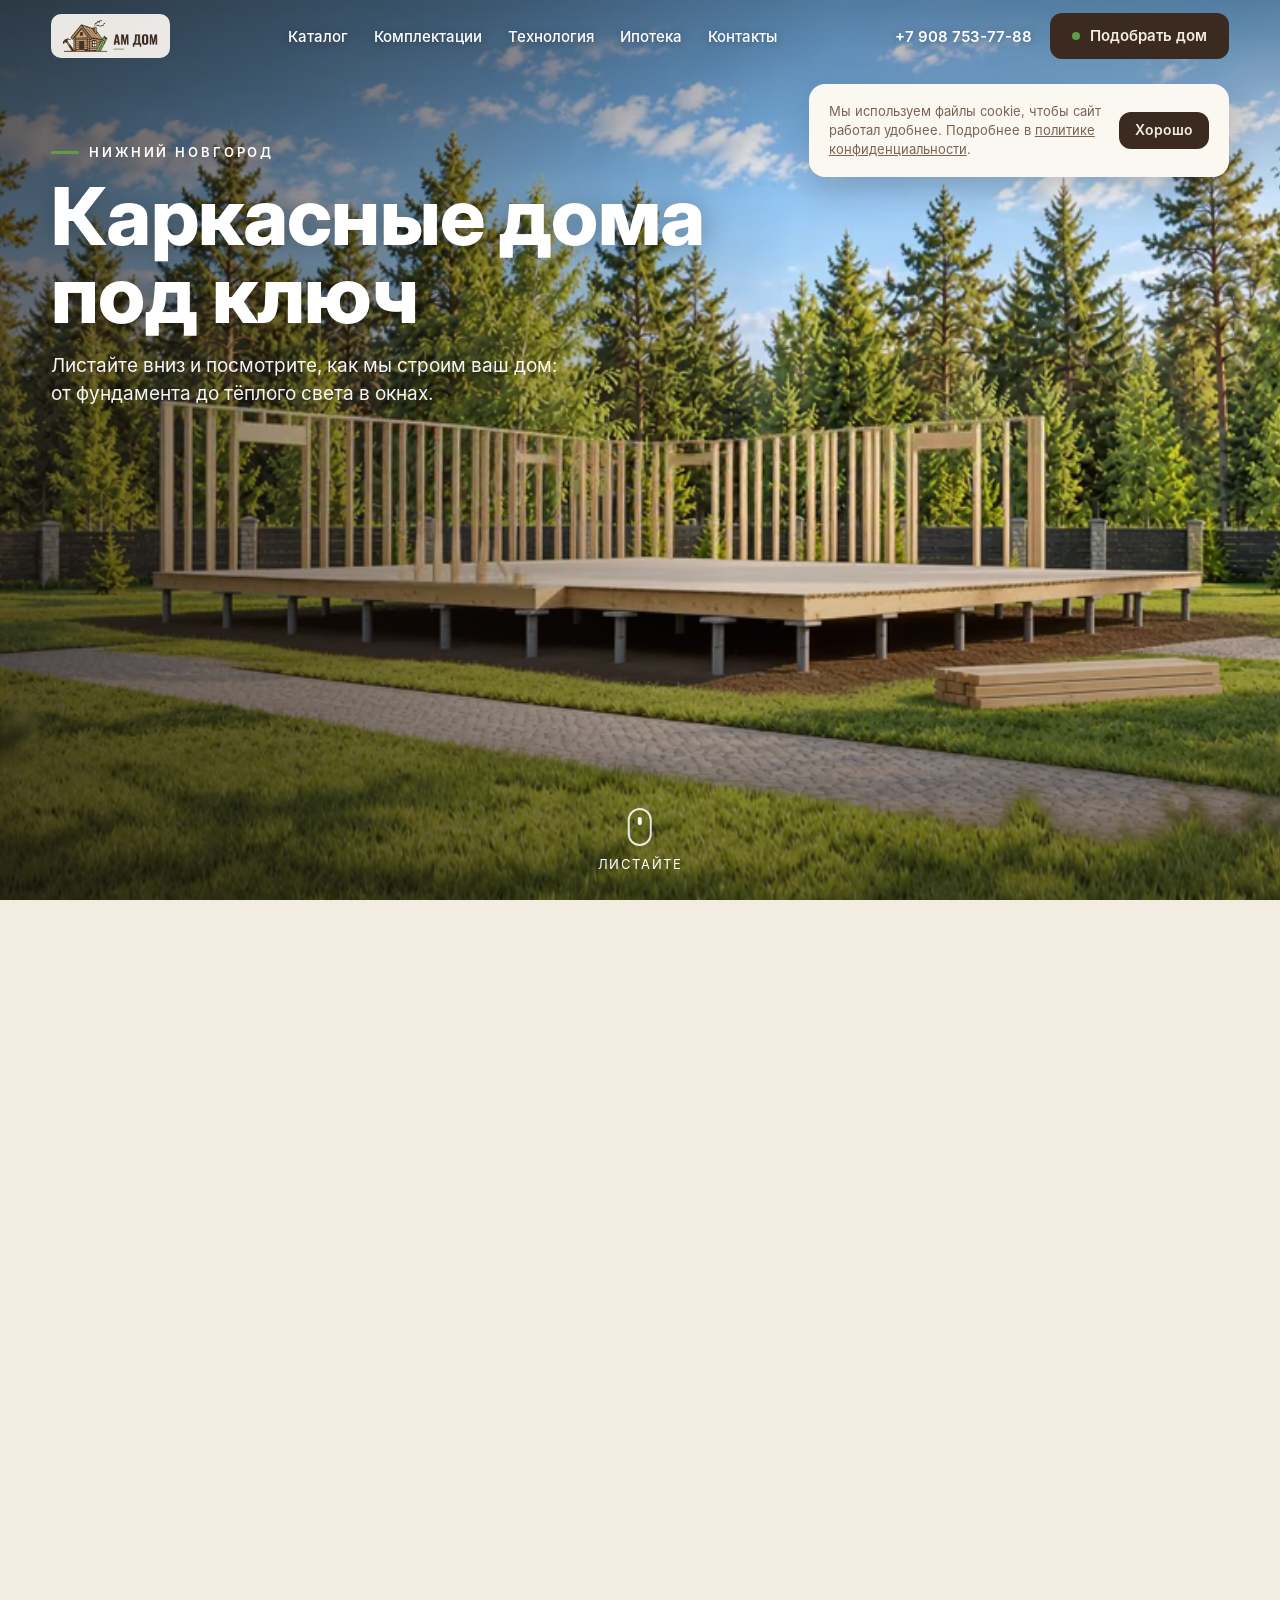
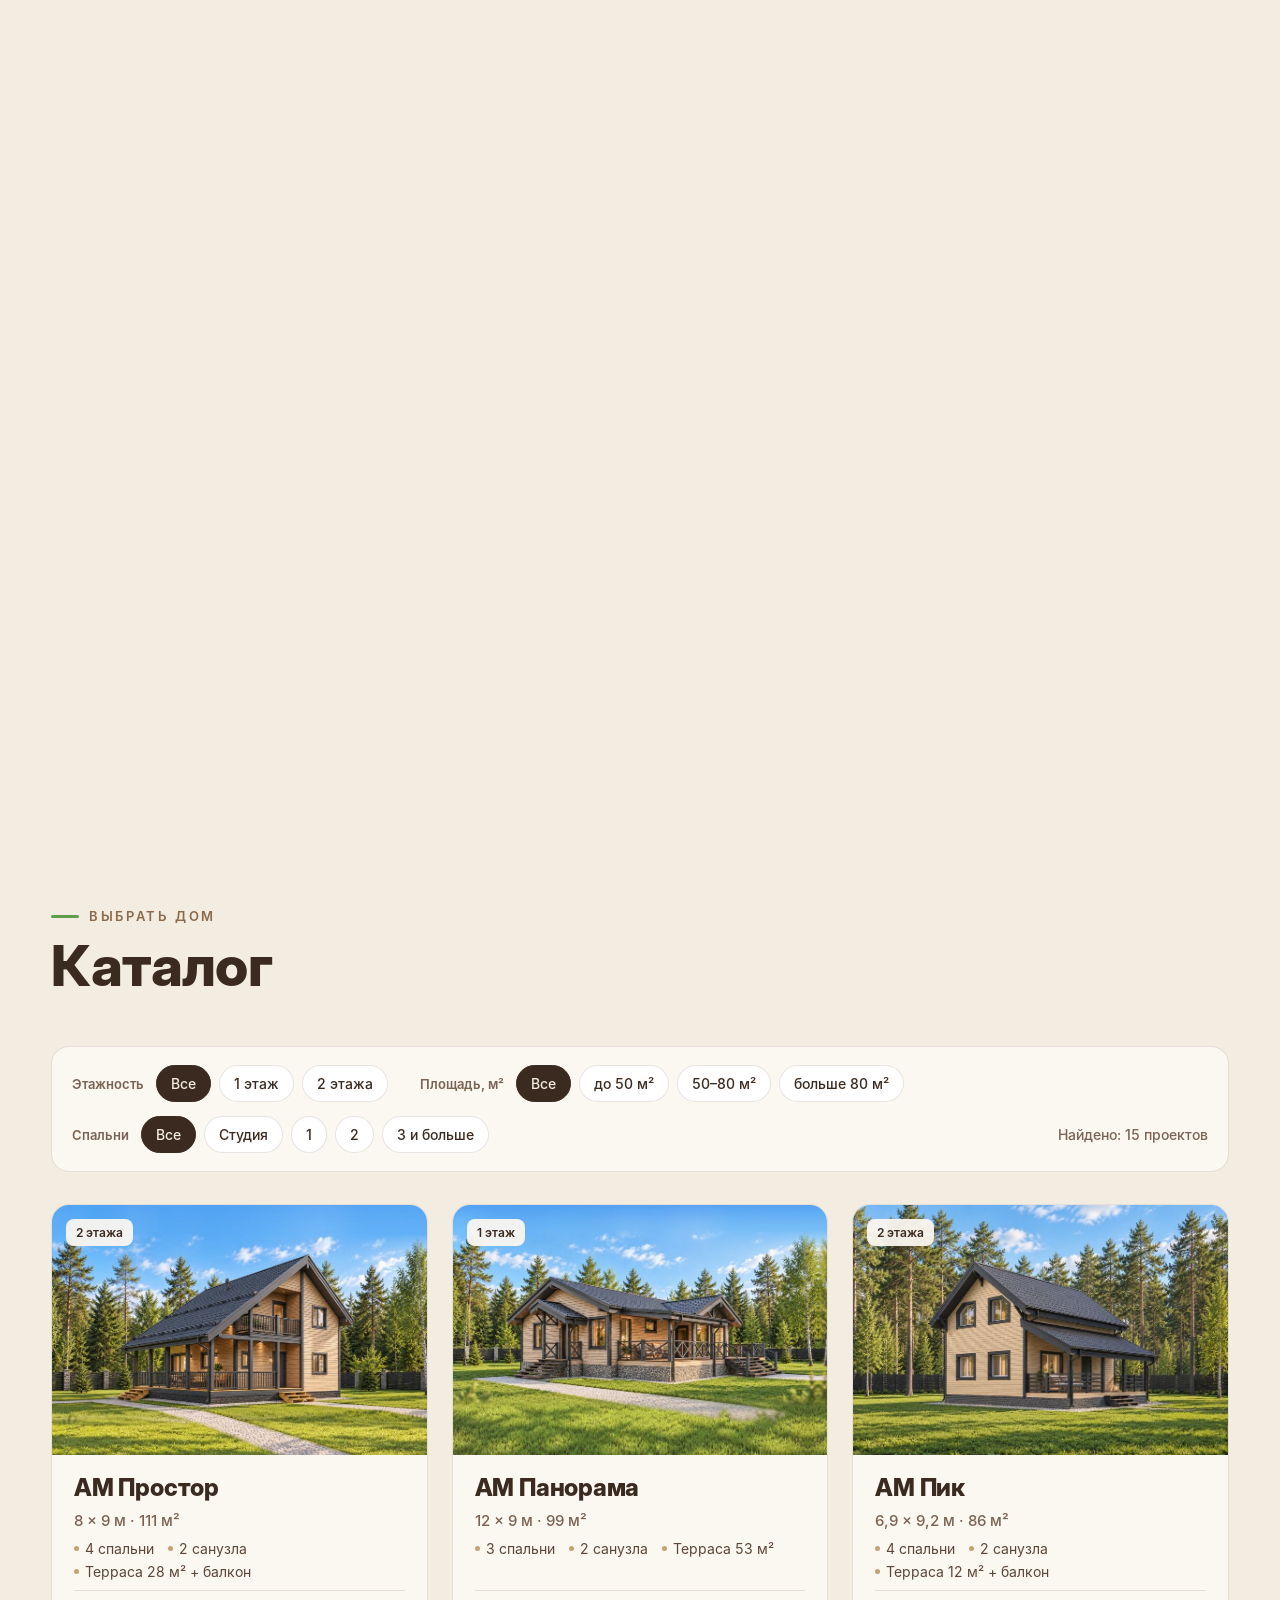
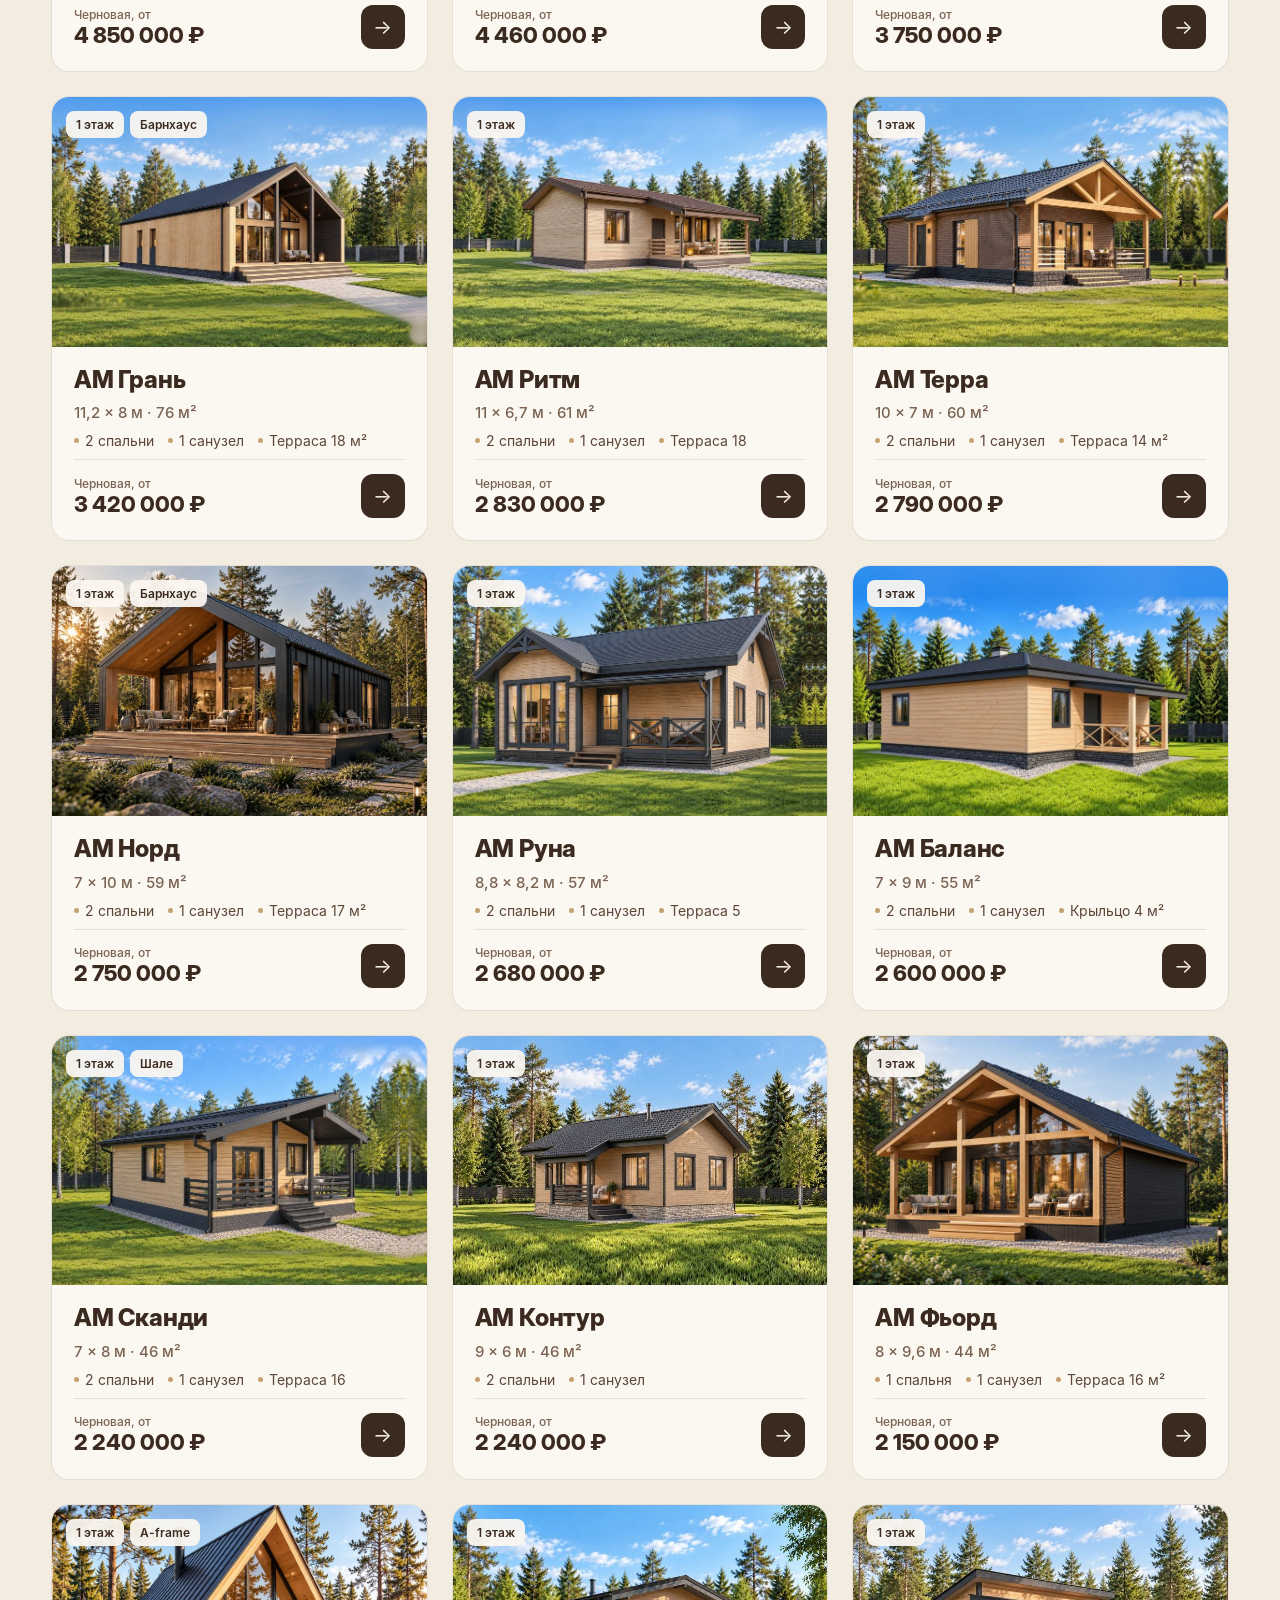
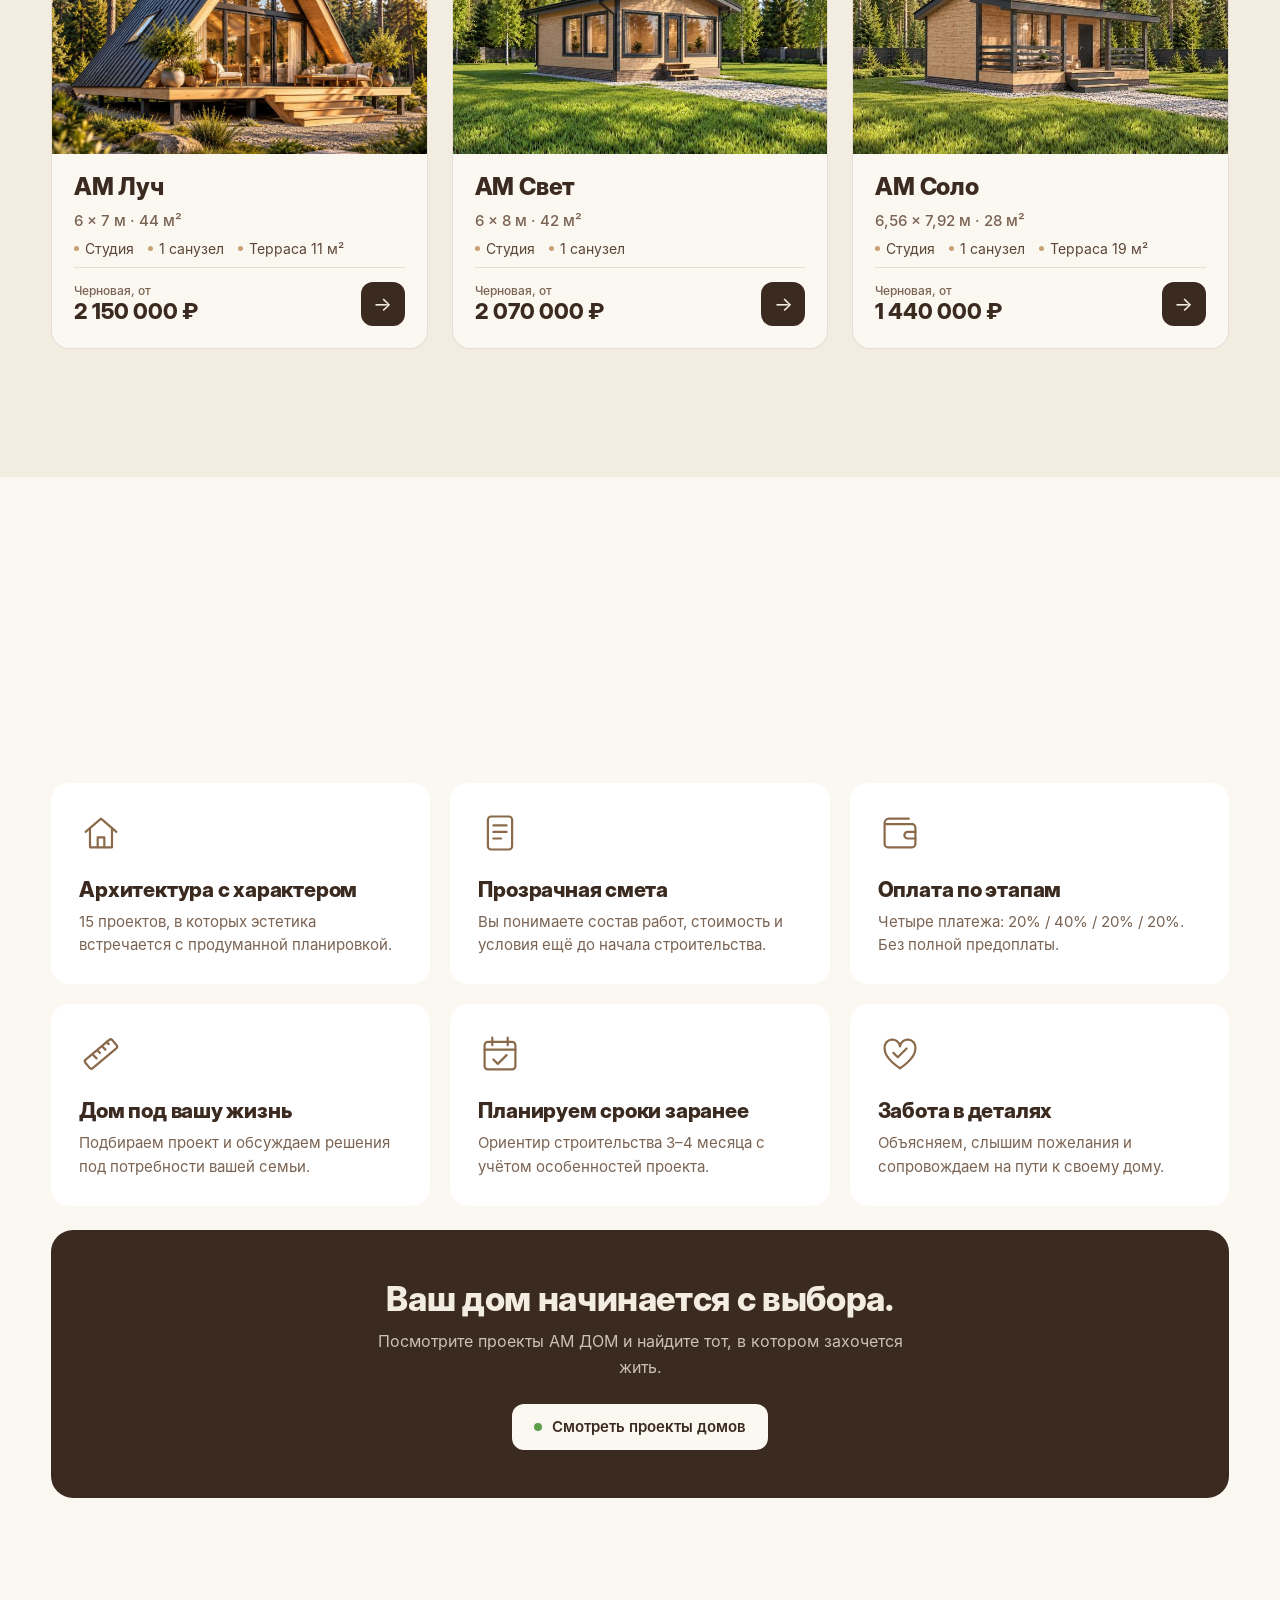
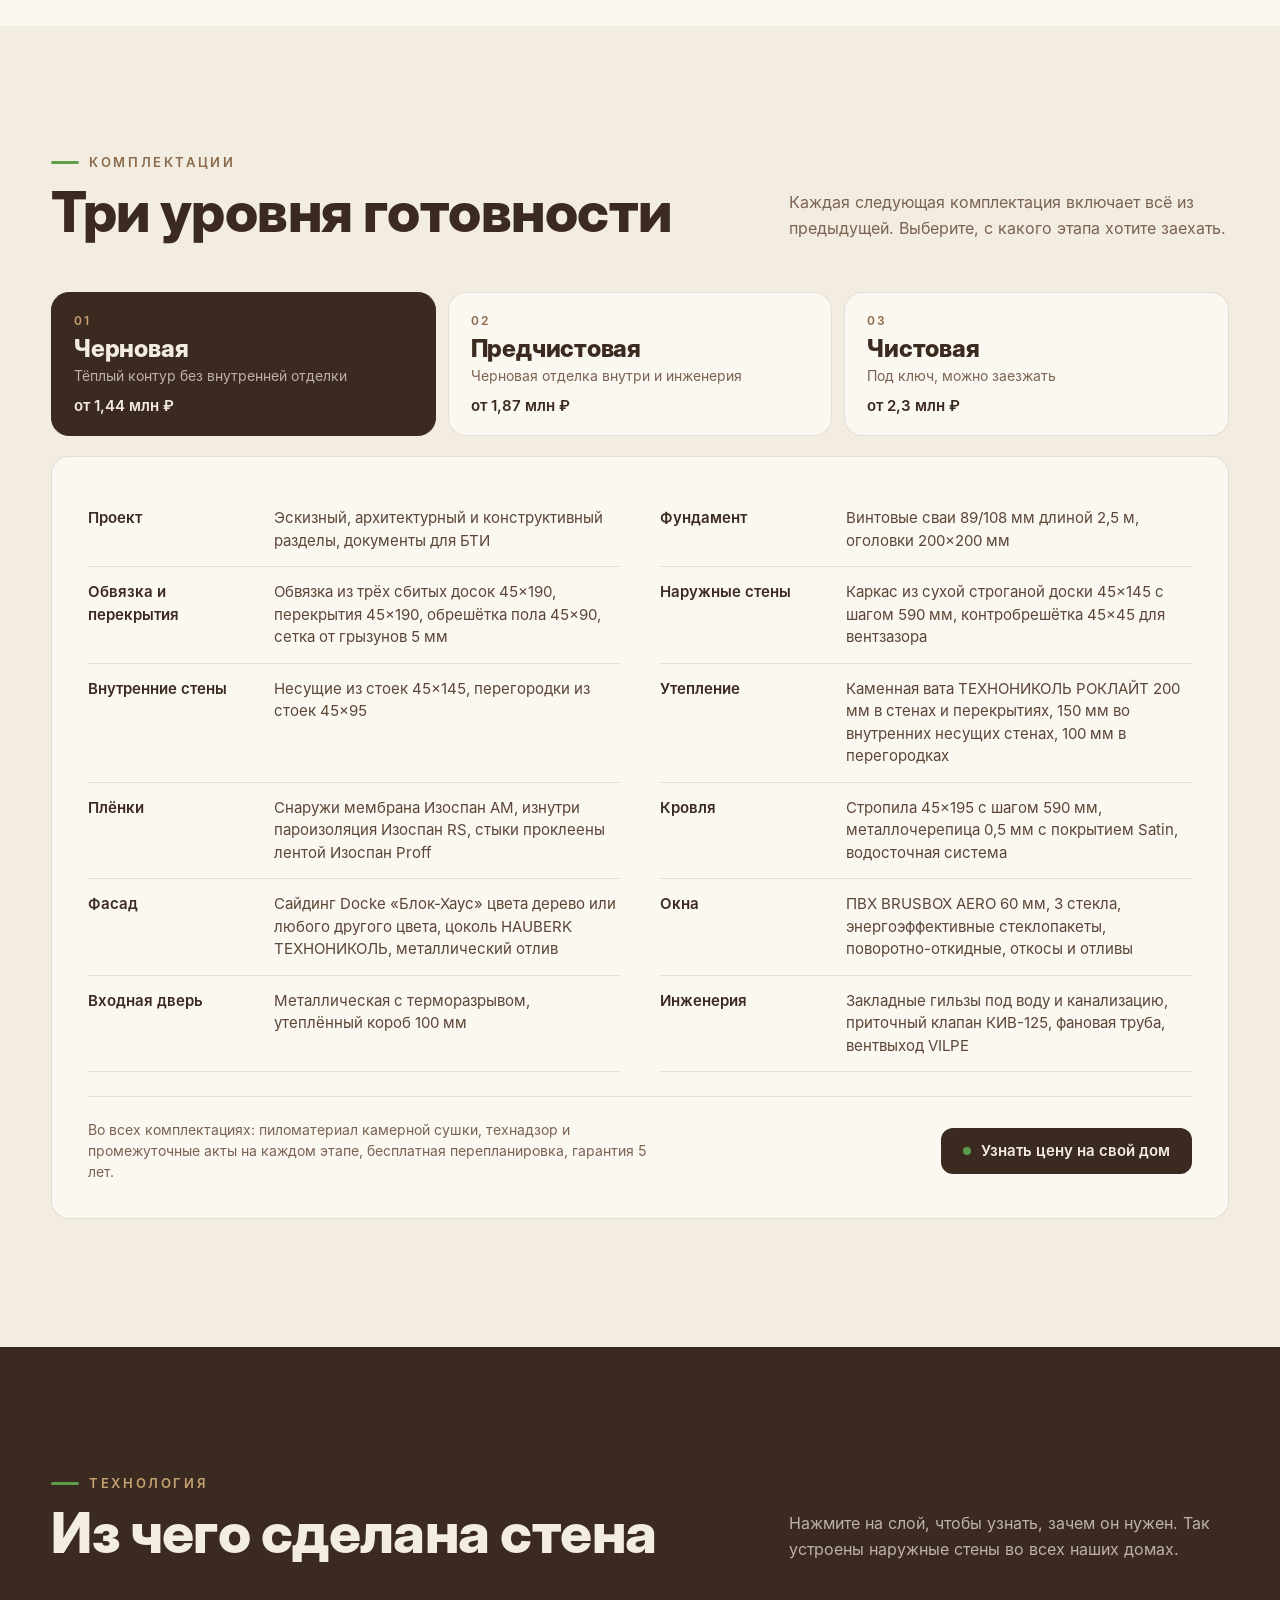
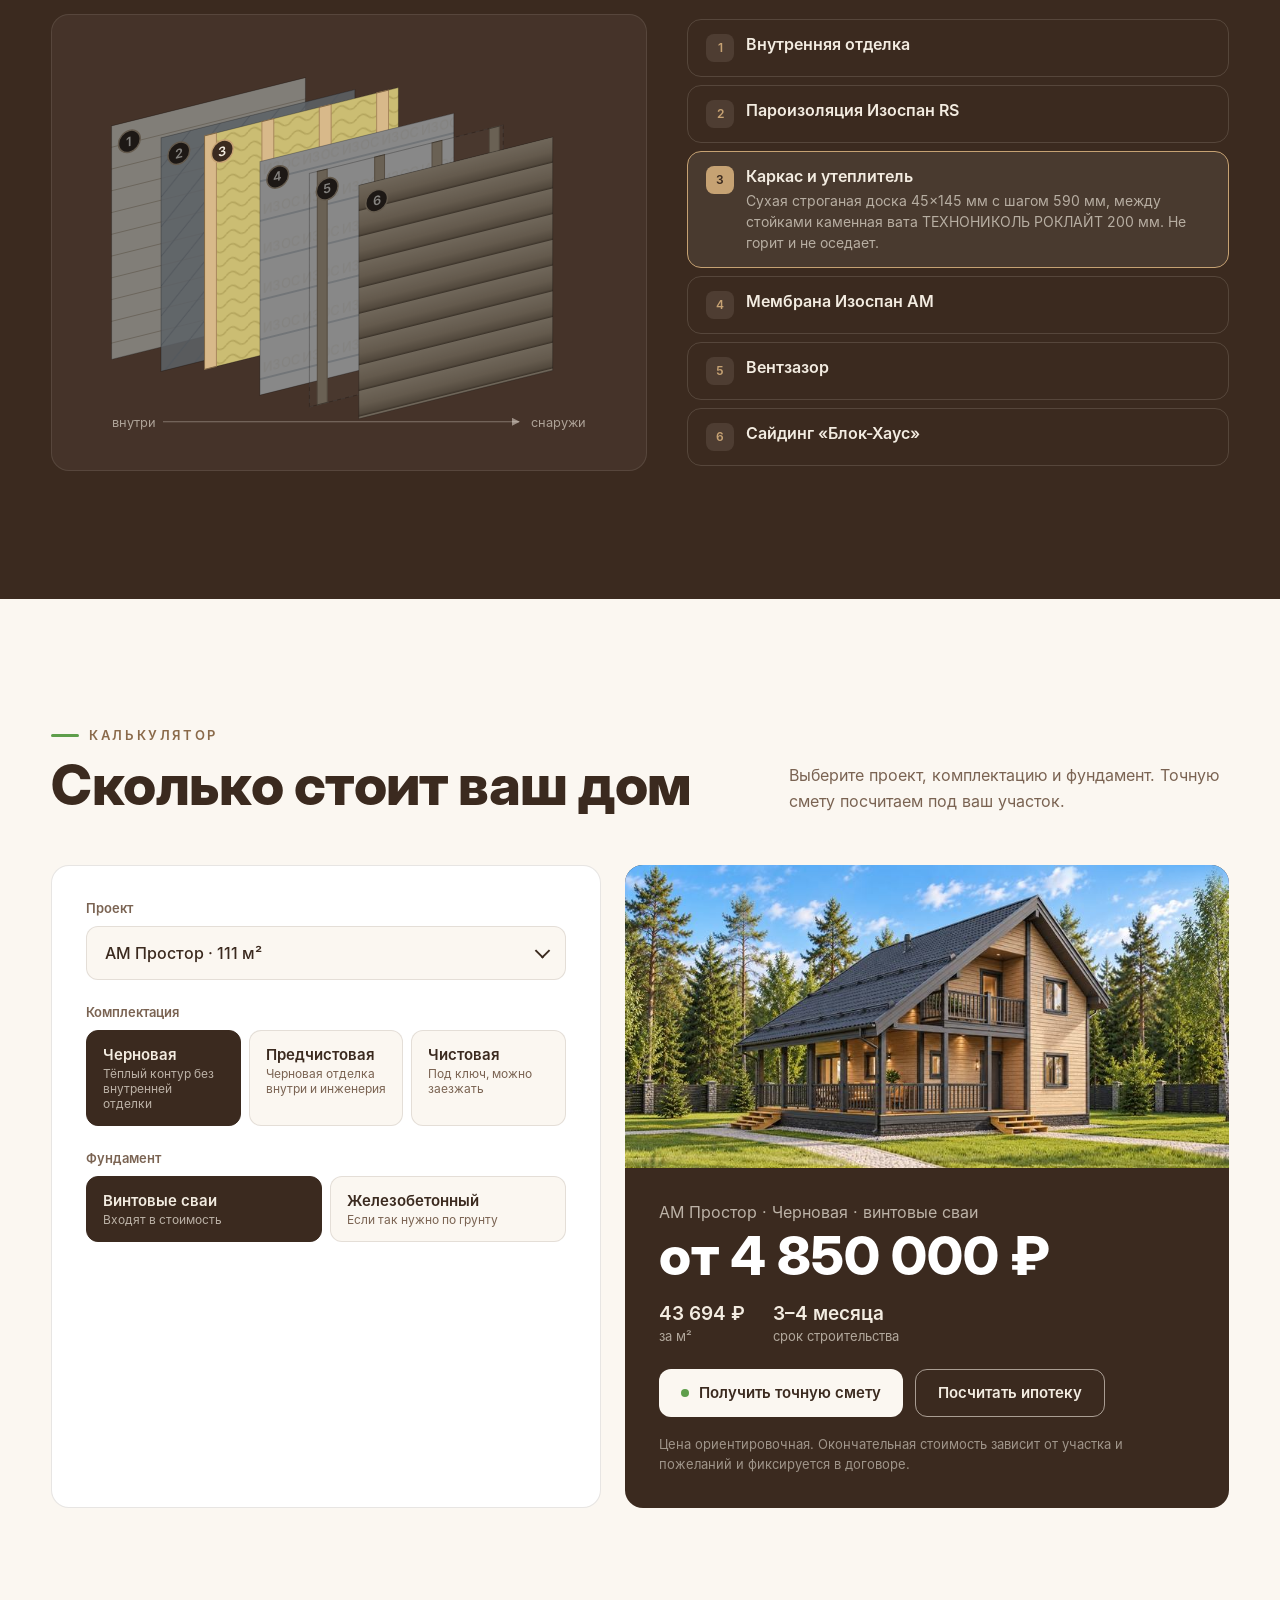
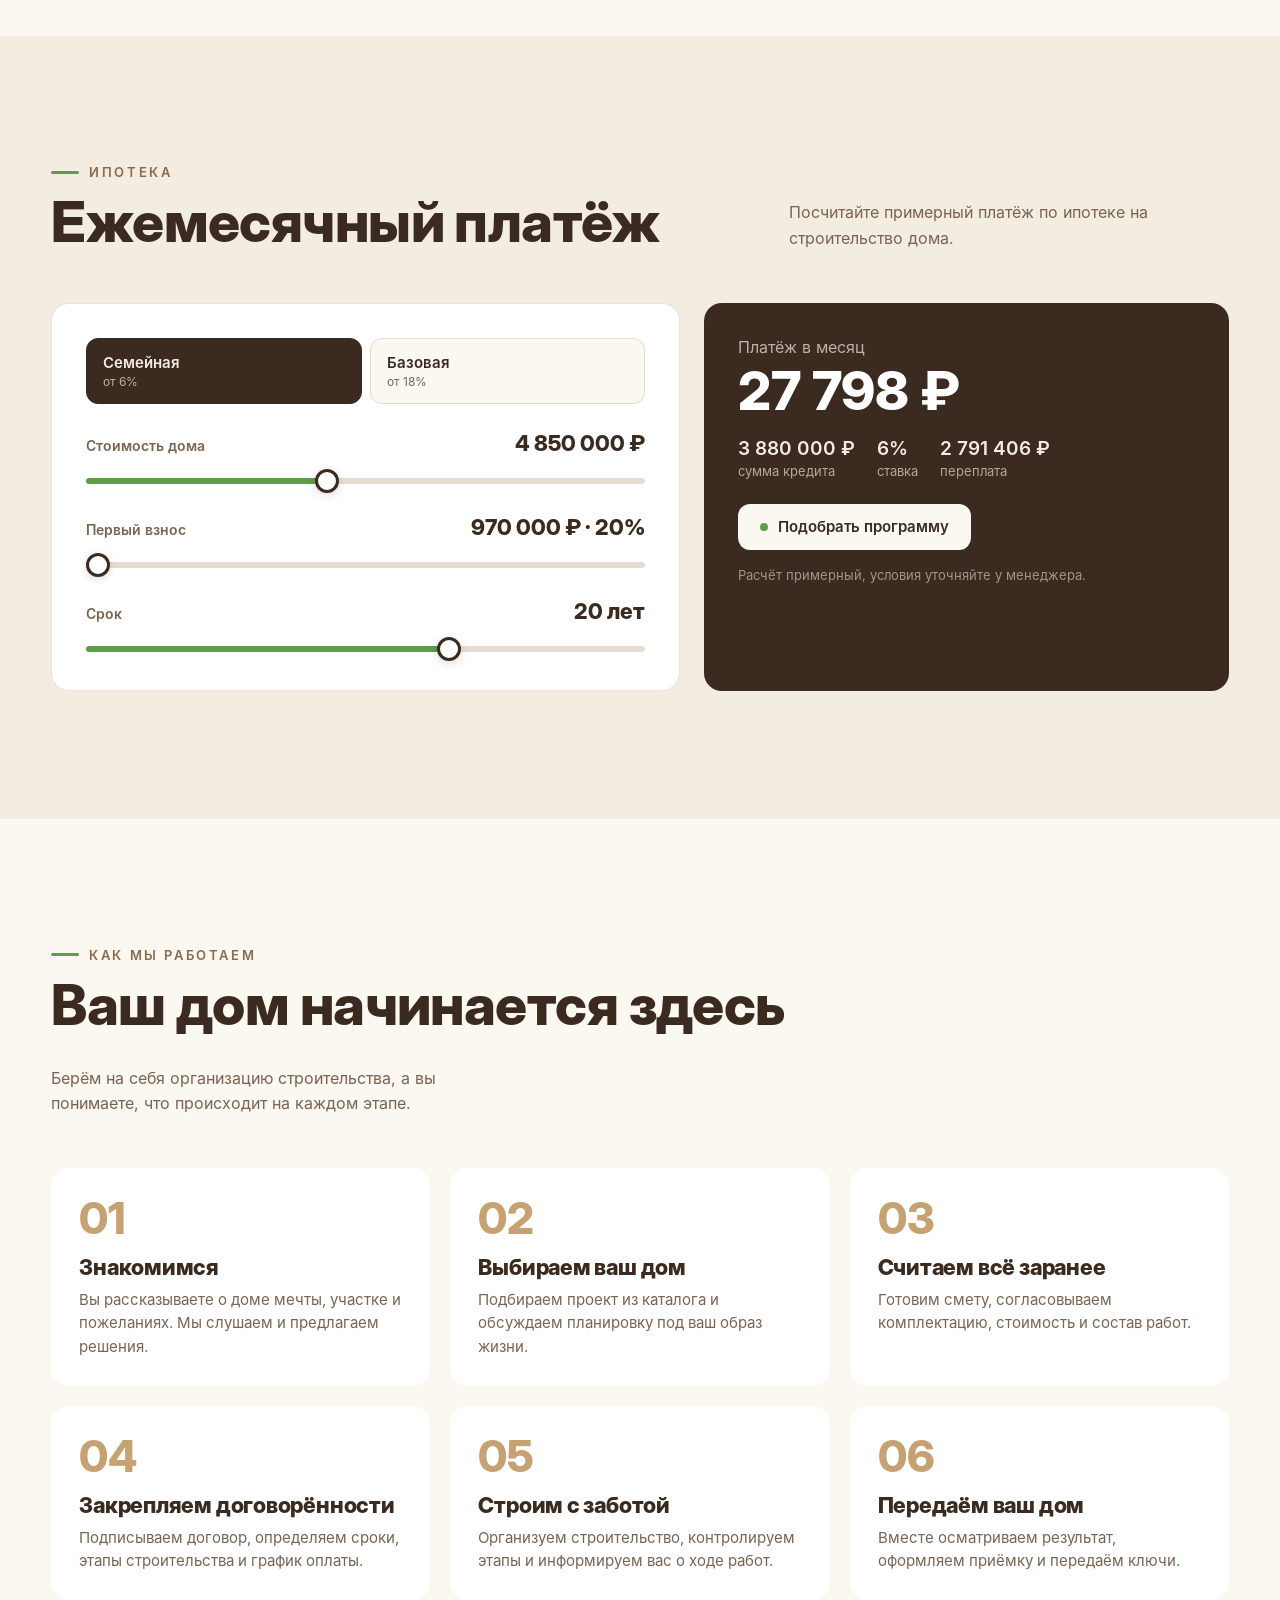
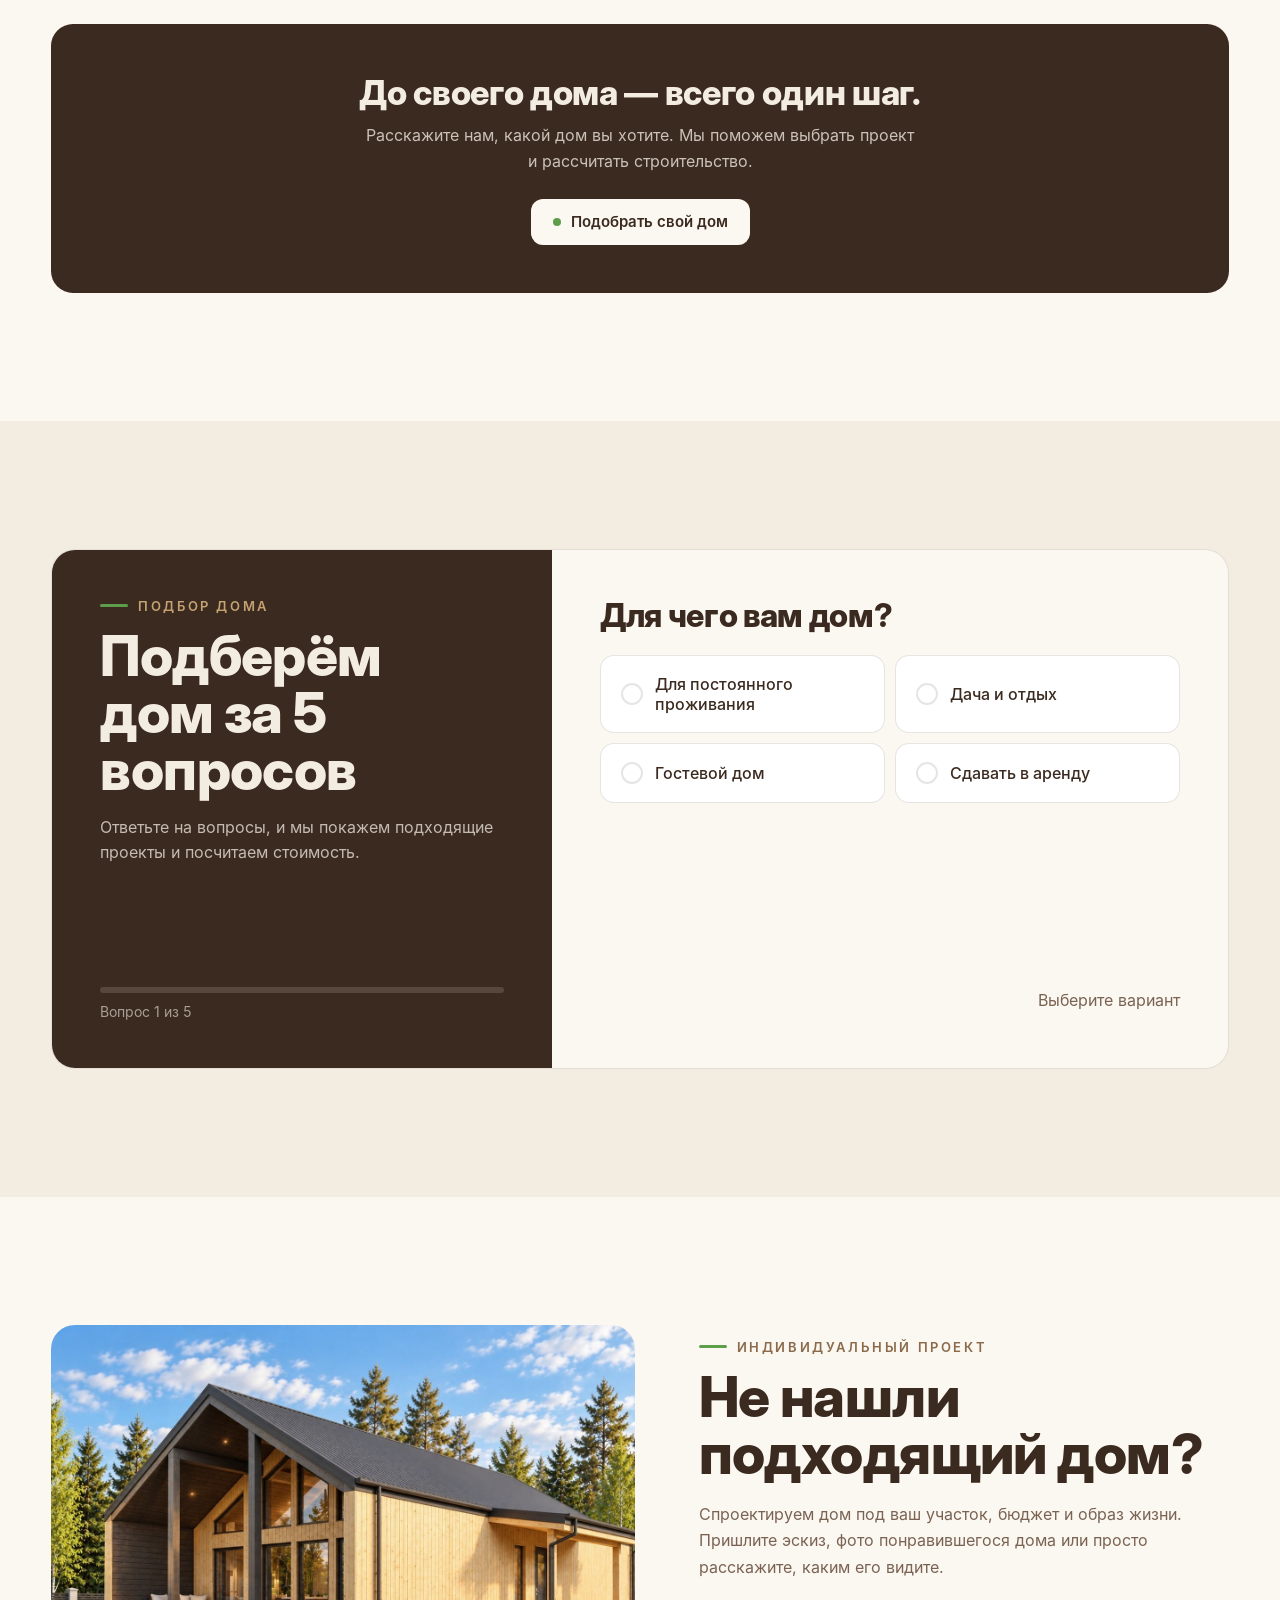
==== commit 0a066b29: "Mobile hero: full-width 3:2 frames on top, text and steps below Co-Authored-By: Claude Opus 5.5 <nor" ====
--- a/index.html
+++ b/index.html
@@ -13,7 +13,7 @@
 <meta property="og:image" content="media/poster.jpg">
 <link rel="icon" type="image/png" href="media/favicon.png">
 <link rel="preload" href="fonts/InterDisplay-ExtraBold.woff" as="font" type="font/woff" crossorigin>
-<link rel="stylesheet" href="css/style.css?v=5">
+<link rel="stylesheet" href="css/style.css?v=6">
 </head>
 <body>
 
@@ -456,6 +456,6 @@
 </div>
 
 <script src="js/data.js?v=2"></script>
-<script src="js/app.js?v=5"></script>
+<script src="js/app.js?v=6"></script>
 </body>
 </html>
--- a/css/style.css
+++ b/css/style.css
@@ -478,23 +478,24 @@
   .fcount{margin:0;text-align:center;font-size:13px}
   /* главный экран на телефоне: один экран, ролик играет сам */
   .build.m{height:380vh}
-  .build.m .stage{position:sticky;top:0;height:100vh;height:100svh;background:var(--slivki);display:grid;grid-template-columns:100%;grid-template-rows:auto auto 1fr;grid-template-areas:'intro' 'vbox' 'slot';align-content:start;
-    padding:calc(var(--top) + 14px) var(--pad) 90px;gap:16px;overflow:hidden}
+  .build.m .stage{position:sticky;top:0;height:100vh;height:100svh;background:var(--slivki);display:grid;grid-template-columns:100%;grid-template-rows:auto auto 1fr;grid-template-areas:'vbox' 'intro' 'slot';align-content:start;
+    padding:var(--top) 0 90px;gap:16px;overflow:hidden}
   .build.m .hint{display:none}
   .build.m canvas.frames{position:absolute;inset:0;width:100%;height:100%;display:block}
-  .build.m .vbox{position:relative;grid-area:vbox;aspect-ratio:16/9;border-radius:16px;overflow:hidden;box-shadow:0 14px 34px rgba(59,42,31,.18)}
+  .build.m .vbox{position:relative;grid-area:vbox;width:100%;aspect-ratio:3/2;border-radius:0;overflow:hidden;box-shadow:none}
+  .build.m canvas.frames{object-fit:cover}
   .build.m .stage video,.build.m .stage .night{object-position:50% 50%}
   .build.m .night{transition:opacity 1.4s ease}
   .build.m .shade,.build.m .tint{display:none}
-  .build.m .intro{position:static;grid-area:intro;color:var(--kofe);text-shadow:none;opacity:1!important}
-  .build.m .intro h1{font-size:34px;margin:12px 0 10px}
+  .build.m .intro{position:static;grid-area:intro;color:var(--kofe);text-shadow:none;opacity:1!important;padding:0 var(--pad);max-width:none}
+  .build.m .intro h1{font-size:30px;margin:8px 0 8px}
   .build.m .intro p{font-size:15px;color:var(--muted)}
   .build.m .intro .dsk{display:inline}.build.m .intro .mob{display:none}
   .build.m .kick{color:var(--oreh)}
   .build.m .rail{display:none}
-  .build.m .card{position:static;grid-area:slot;width:auto;box-shadow:none;border:1px solid var(--line);background:var(--paper);backdrop-filter:none;transform:none;opacity:1}
+  .build.m .card{position:static;grid-area:slot;width:auto;margin:0 var(--pad);box-shadow:none;border:1px solid var(--line);background:var(--paper);backdrop-filter:none;transform:none;opacity:1}
   .build.m.ended .card{display:none}
-  .build.m .final{position:static;grid-area:slot;padding:0;color:var(--kofe);text-shadow:none;display:none;opacity:1;pointer-events:auto}
+  .build.m .final{position:static;grid-area:slot;padding:0 var(--pad);color:var(--kofe);text-shadow:none;display:none;opacity:1;pointer-events:auto}
   .build.m.ended .final{display:block;animation:fi .5s}
   .build.m .final h2{font-size:28px;margin:10px 0 10px}
   .build.m .final .kick{color:var(--oreh)}
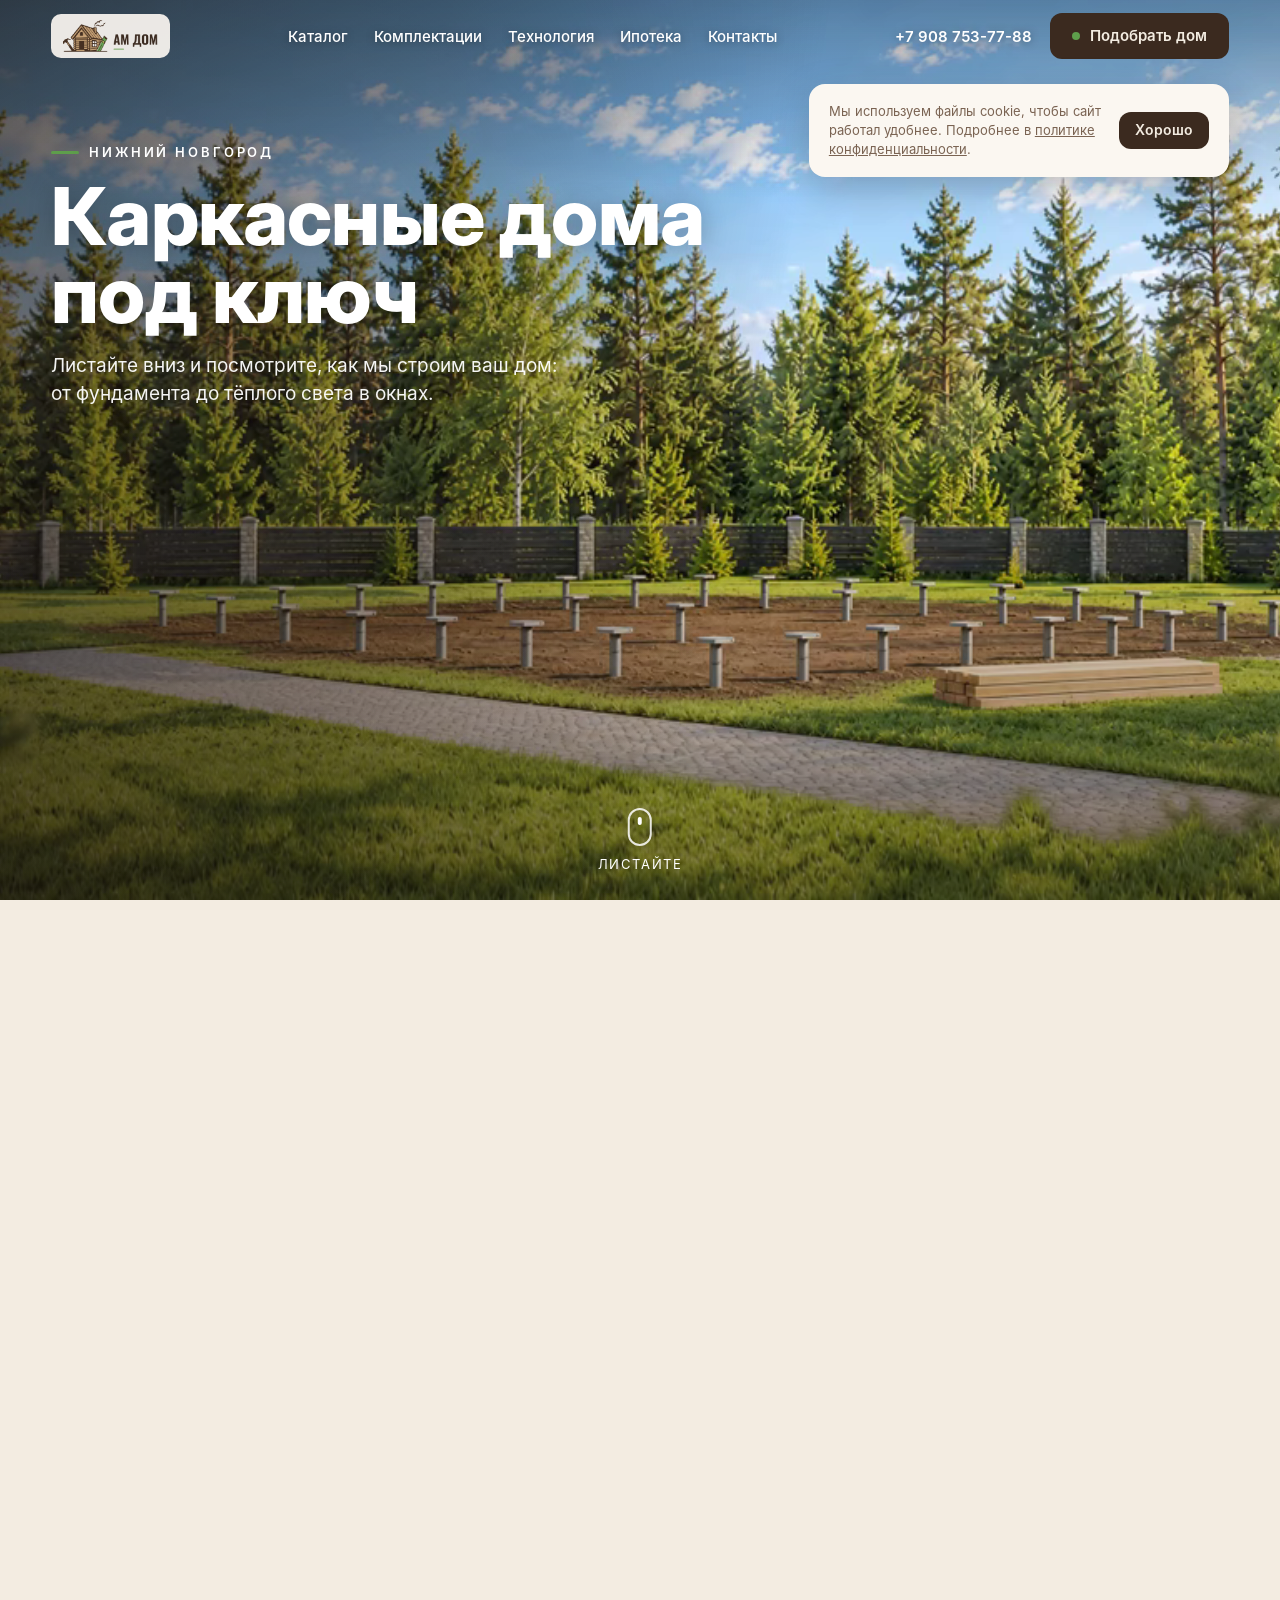
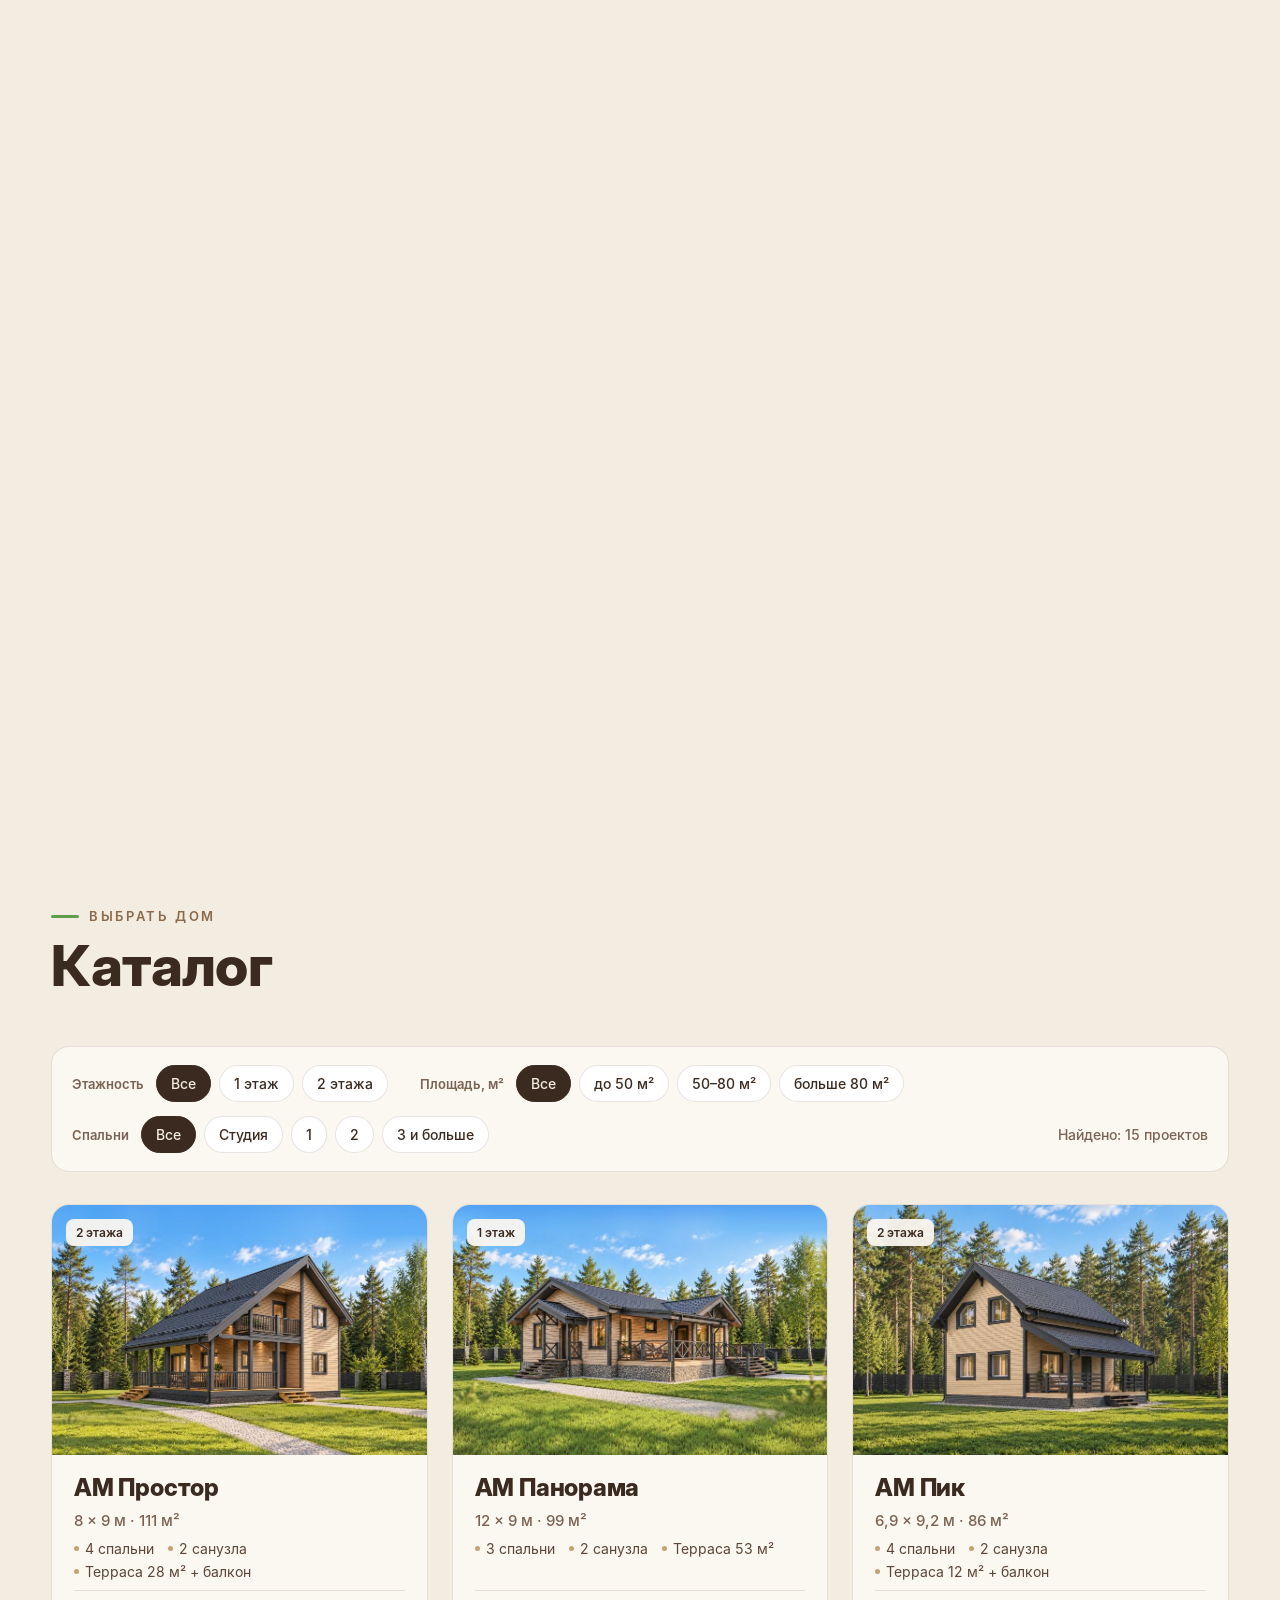
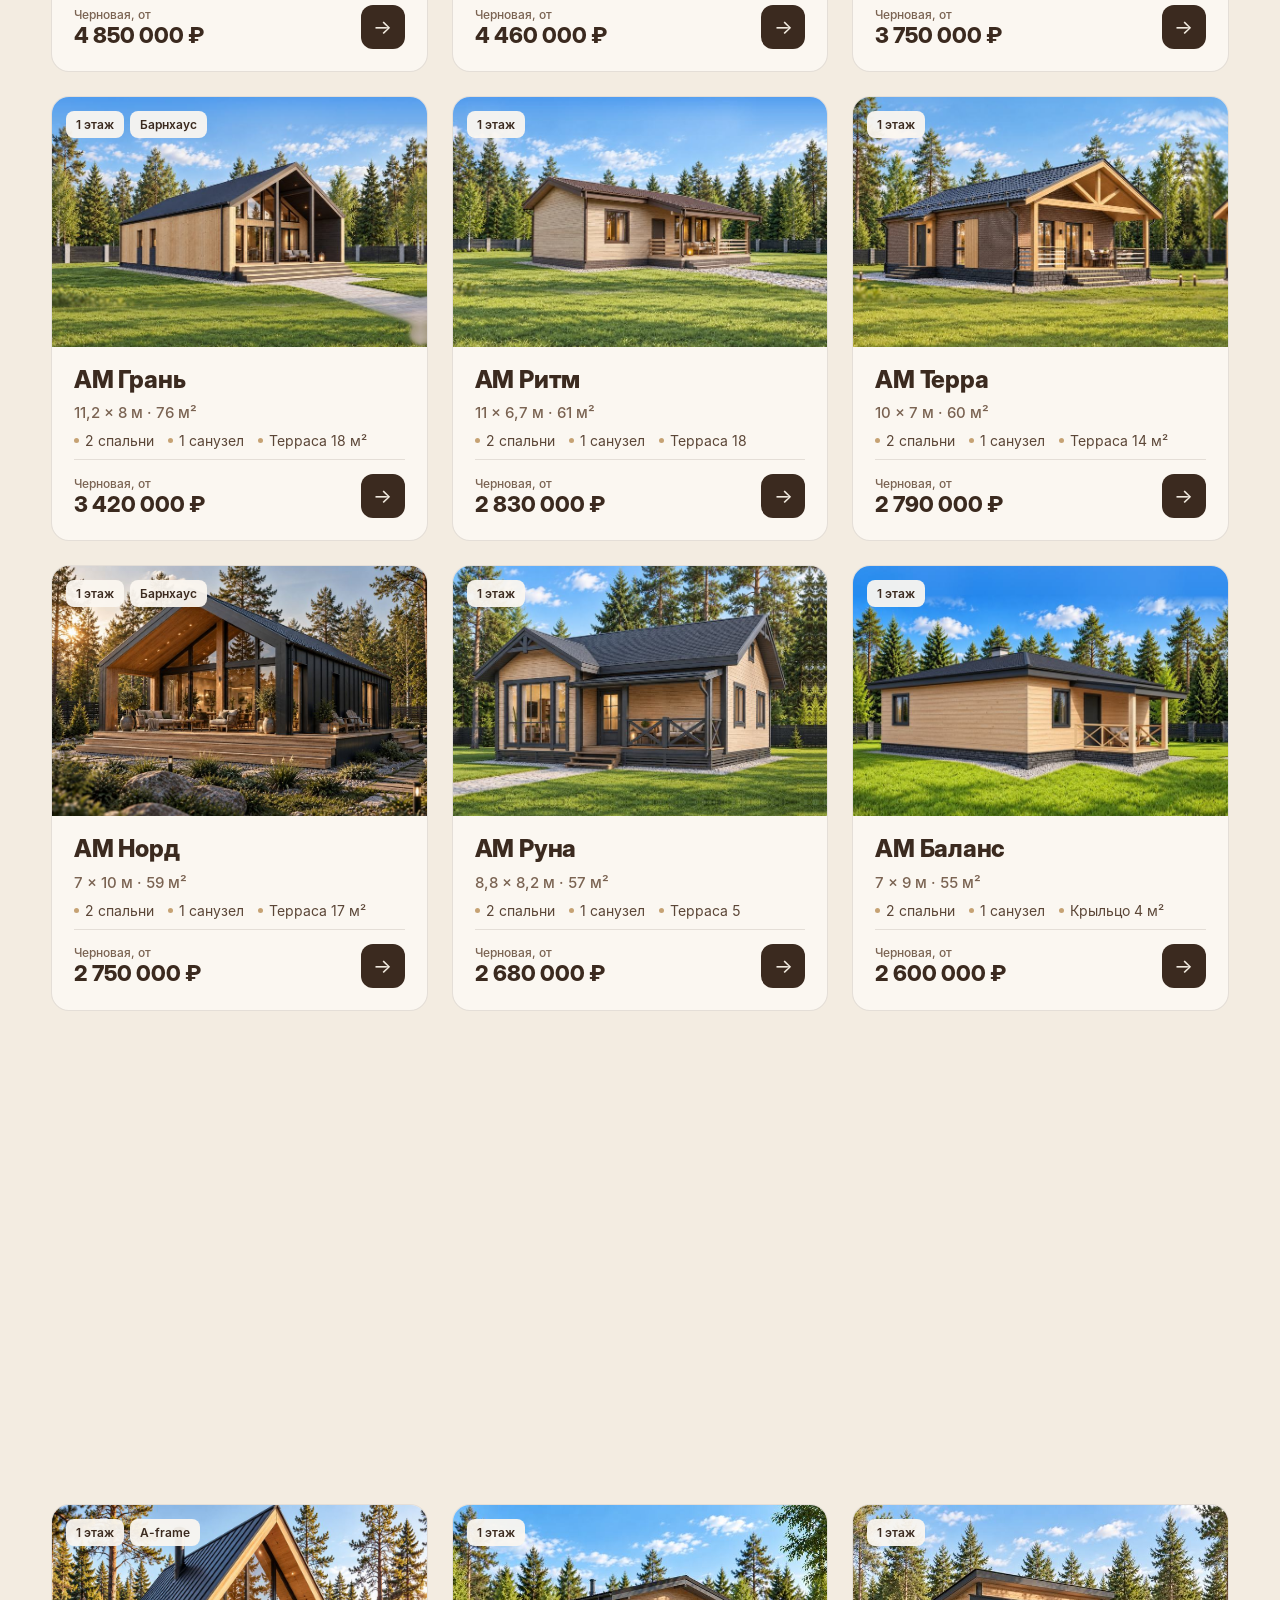
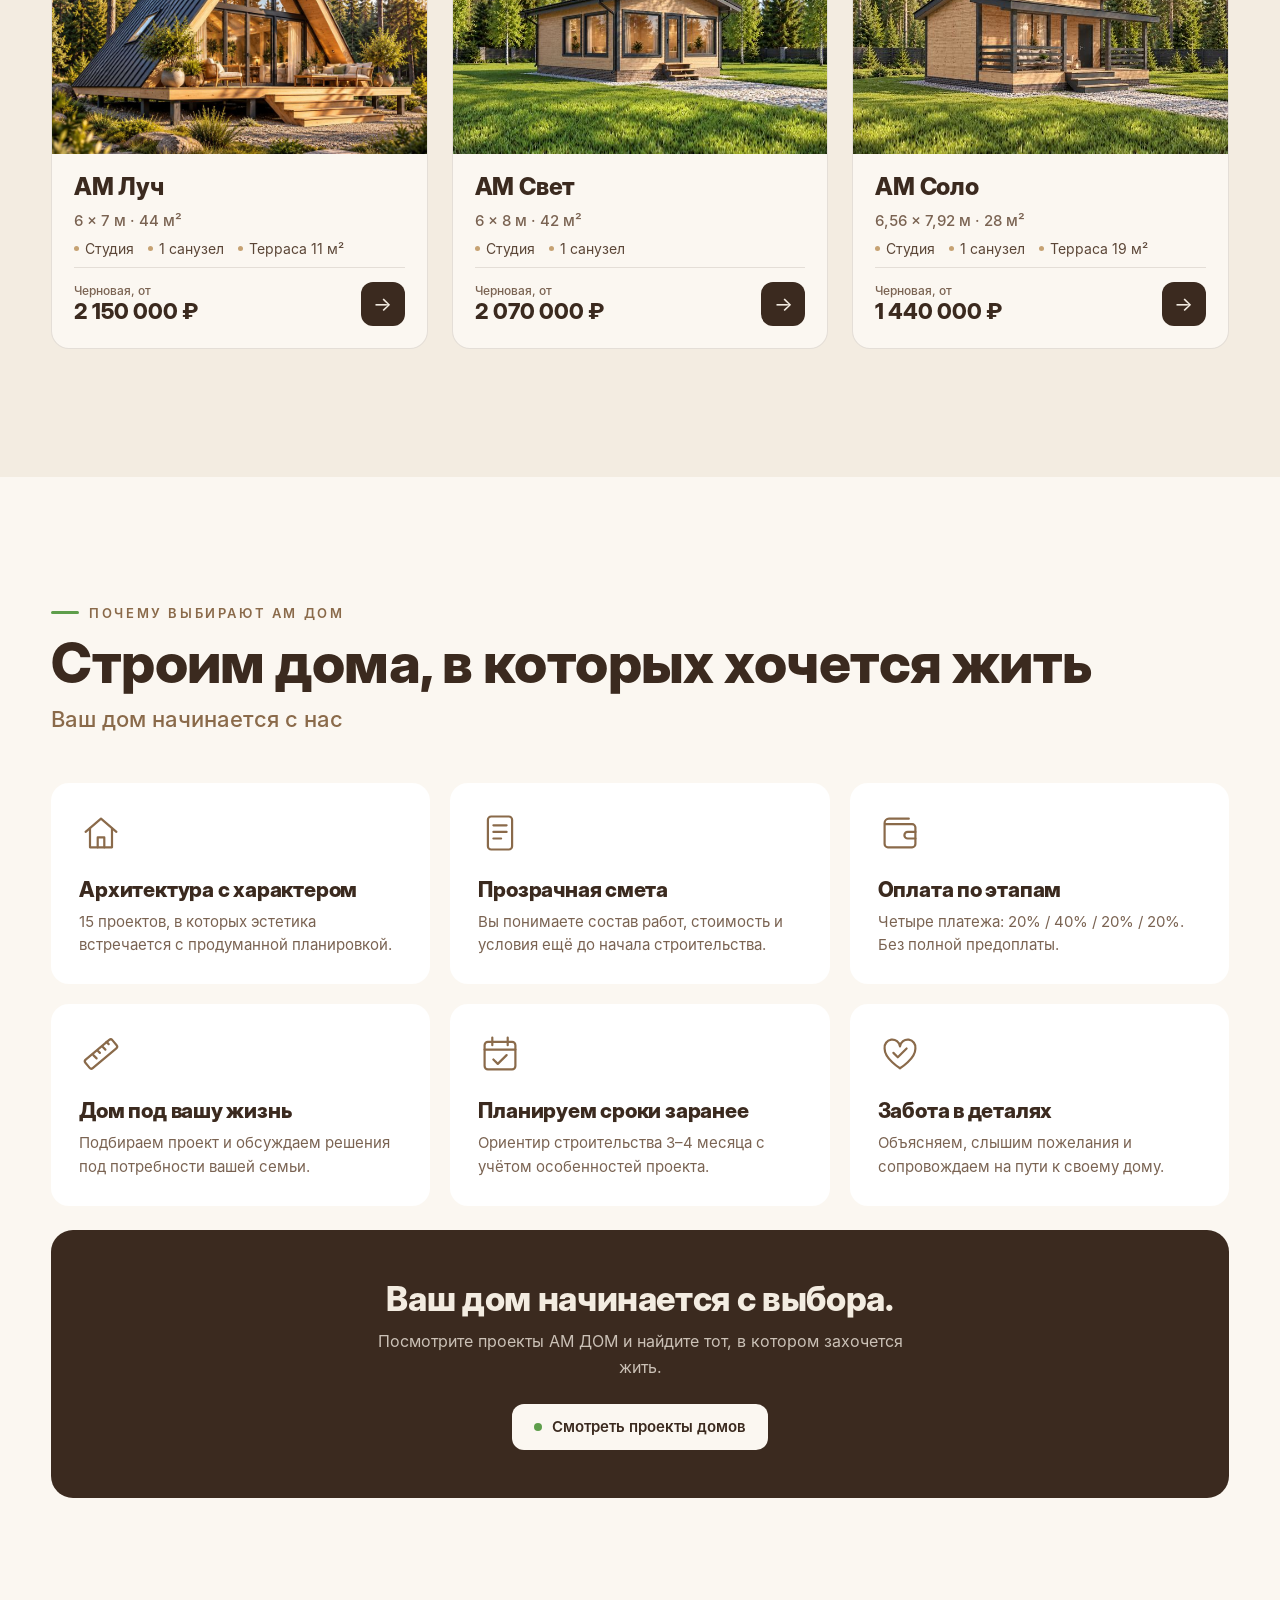
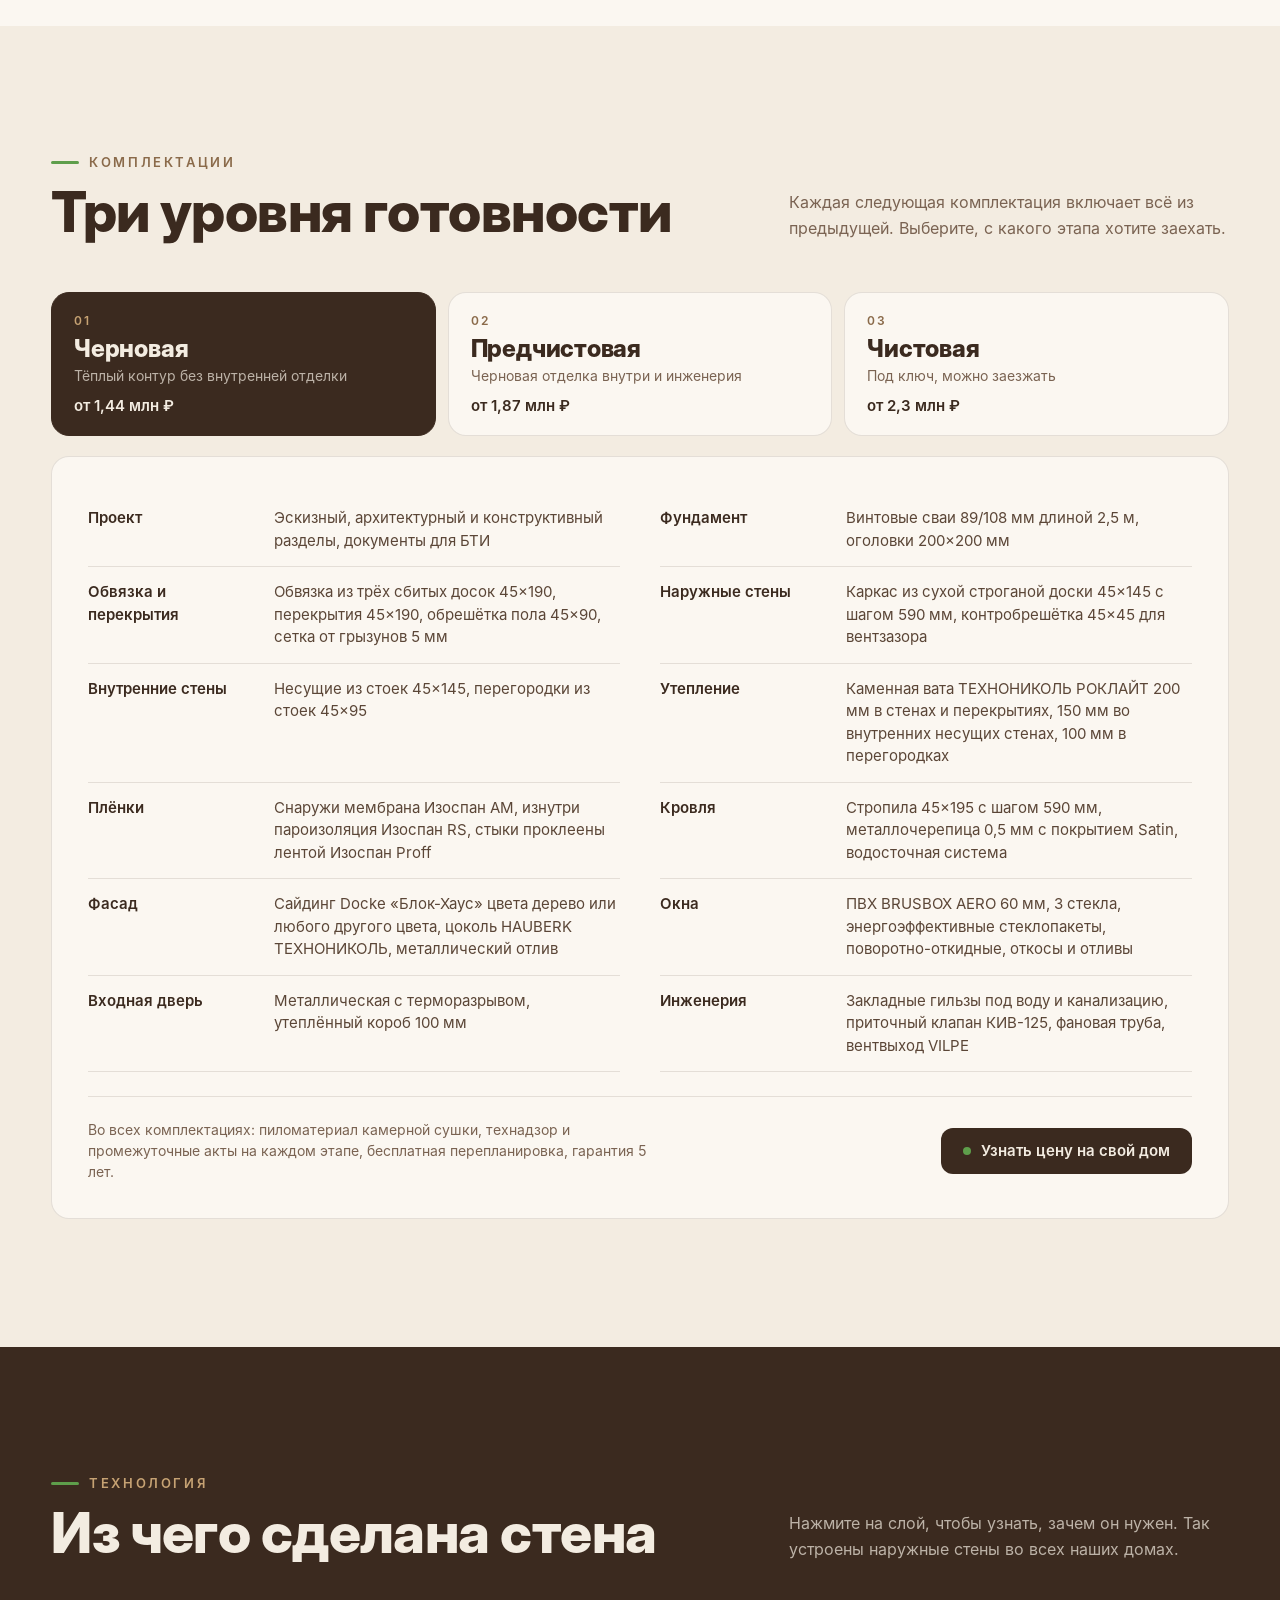
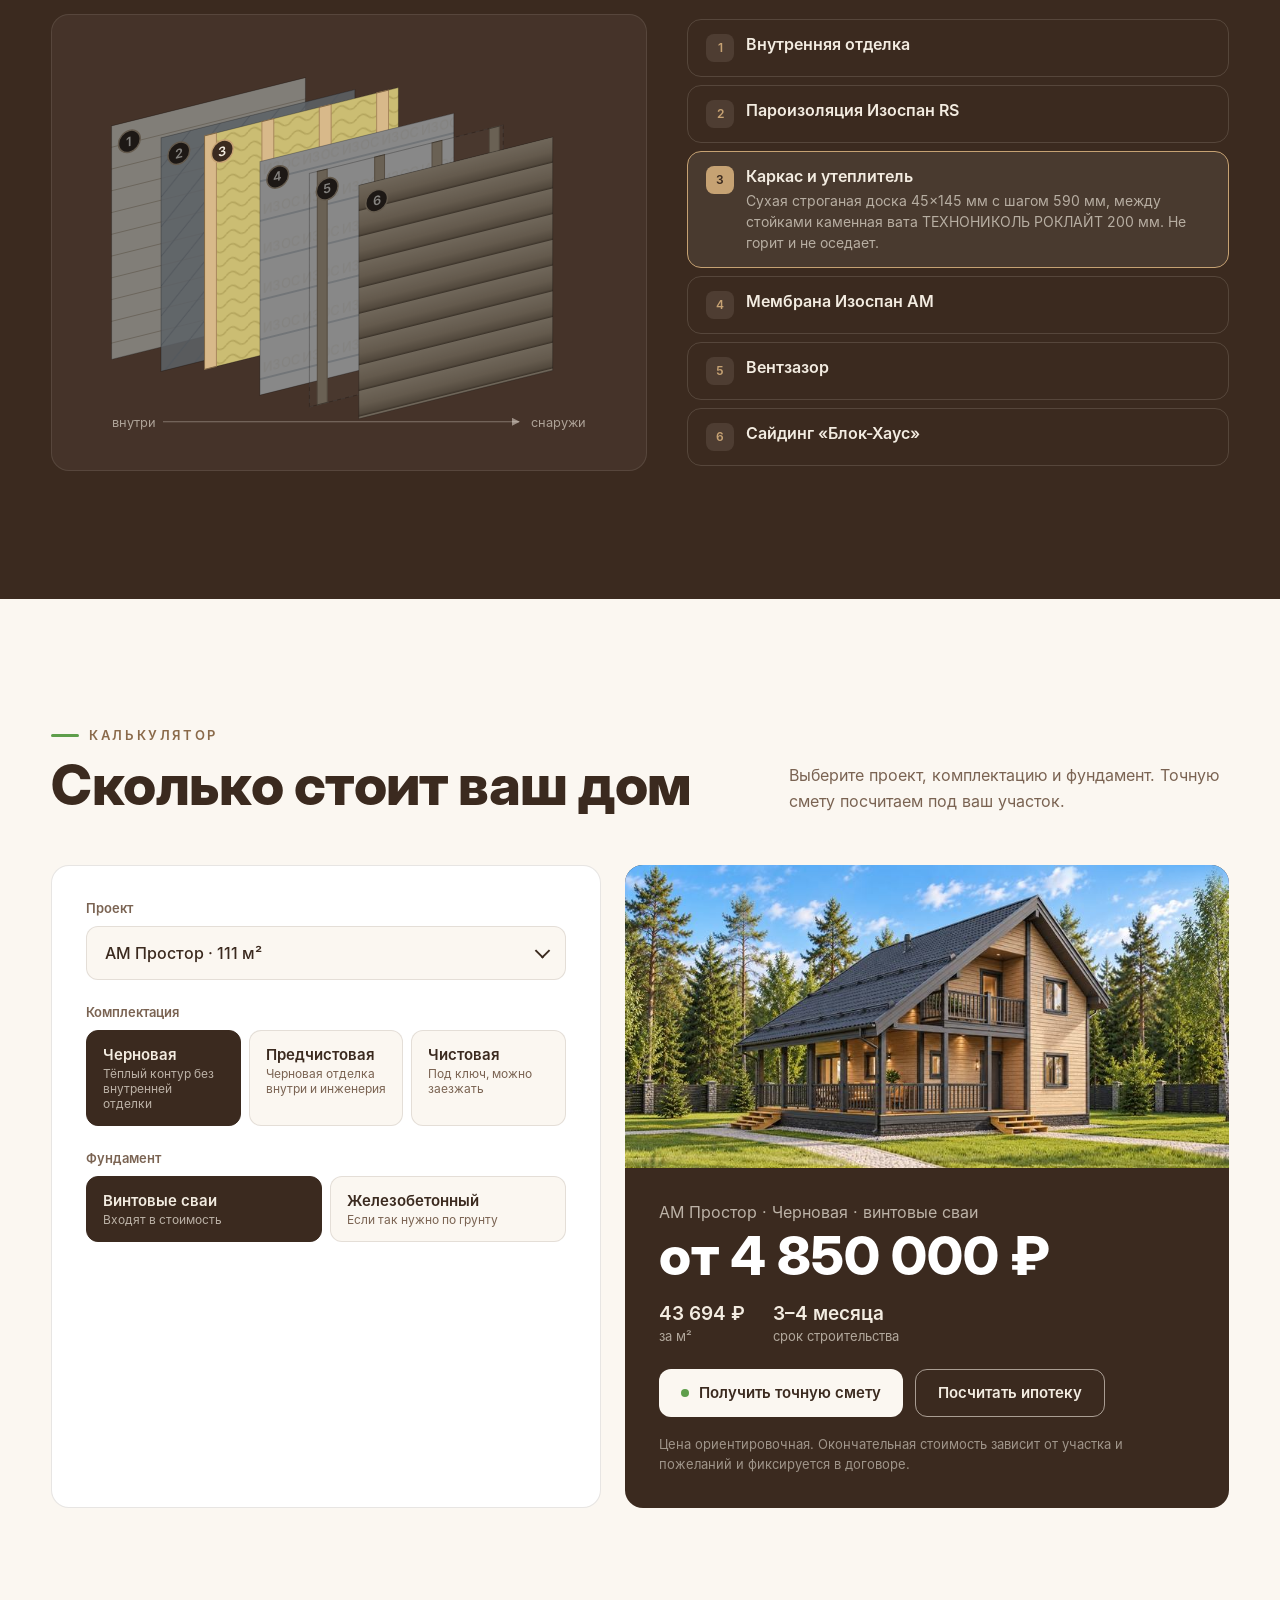
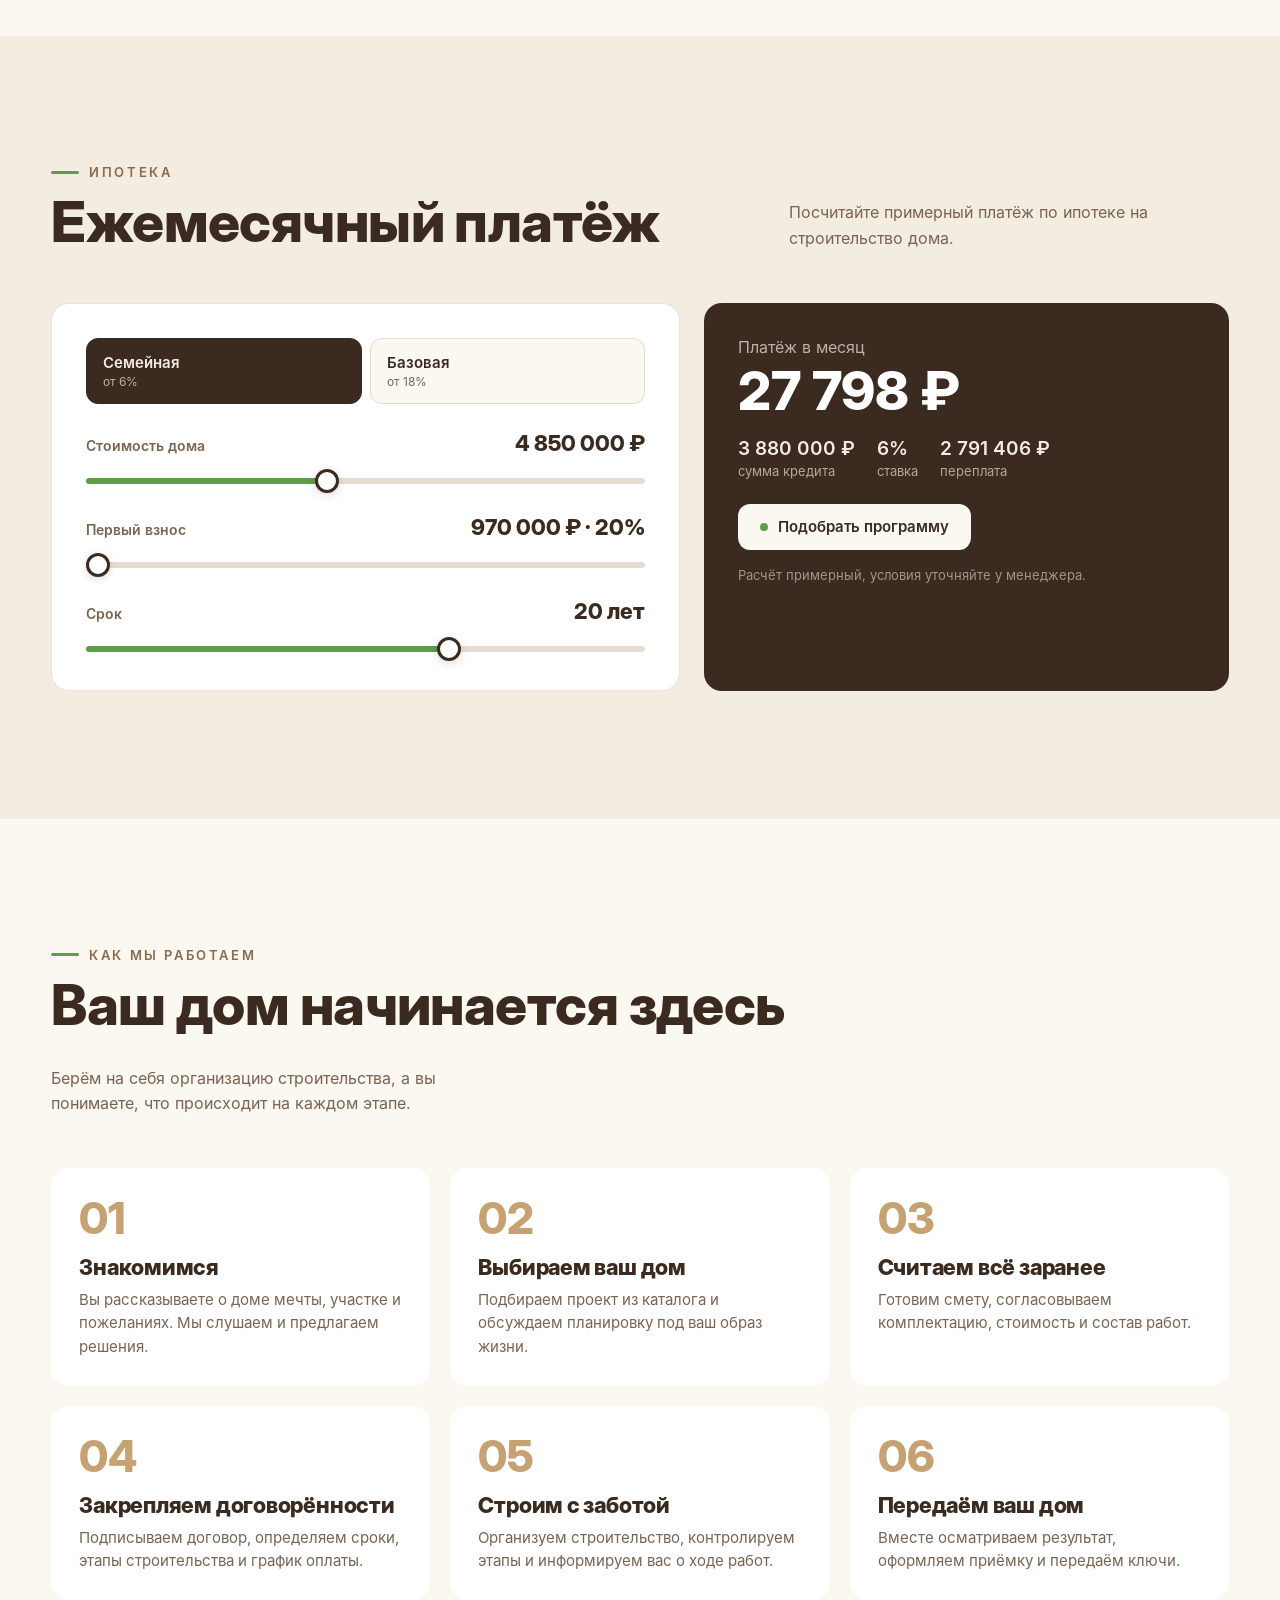
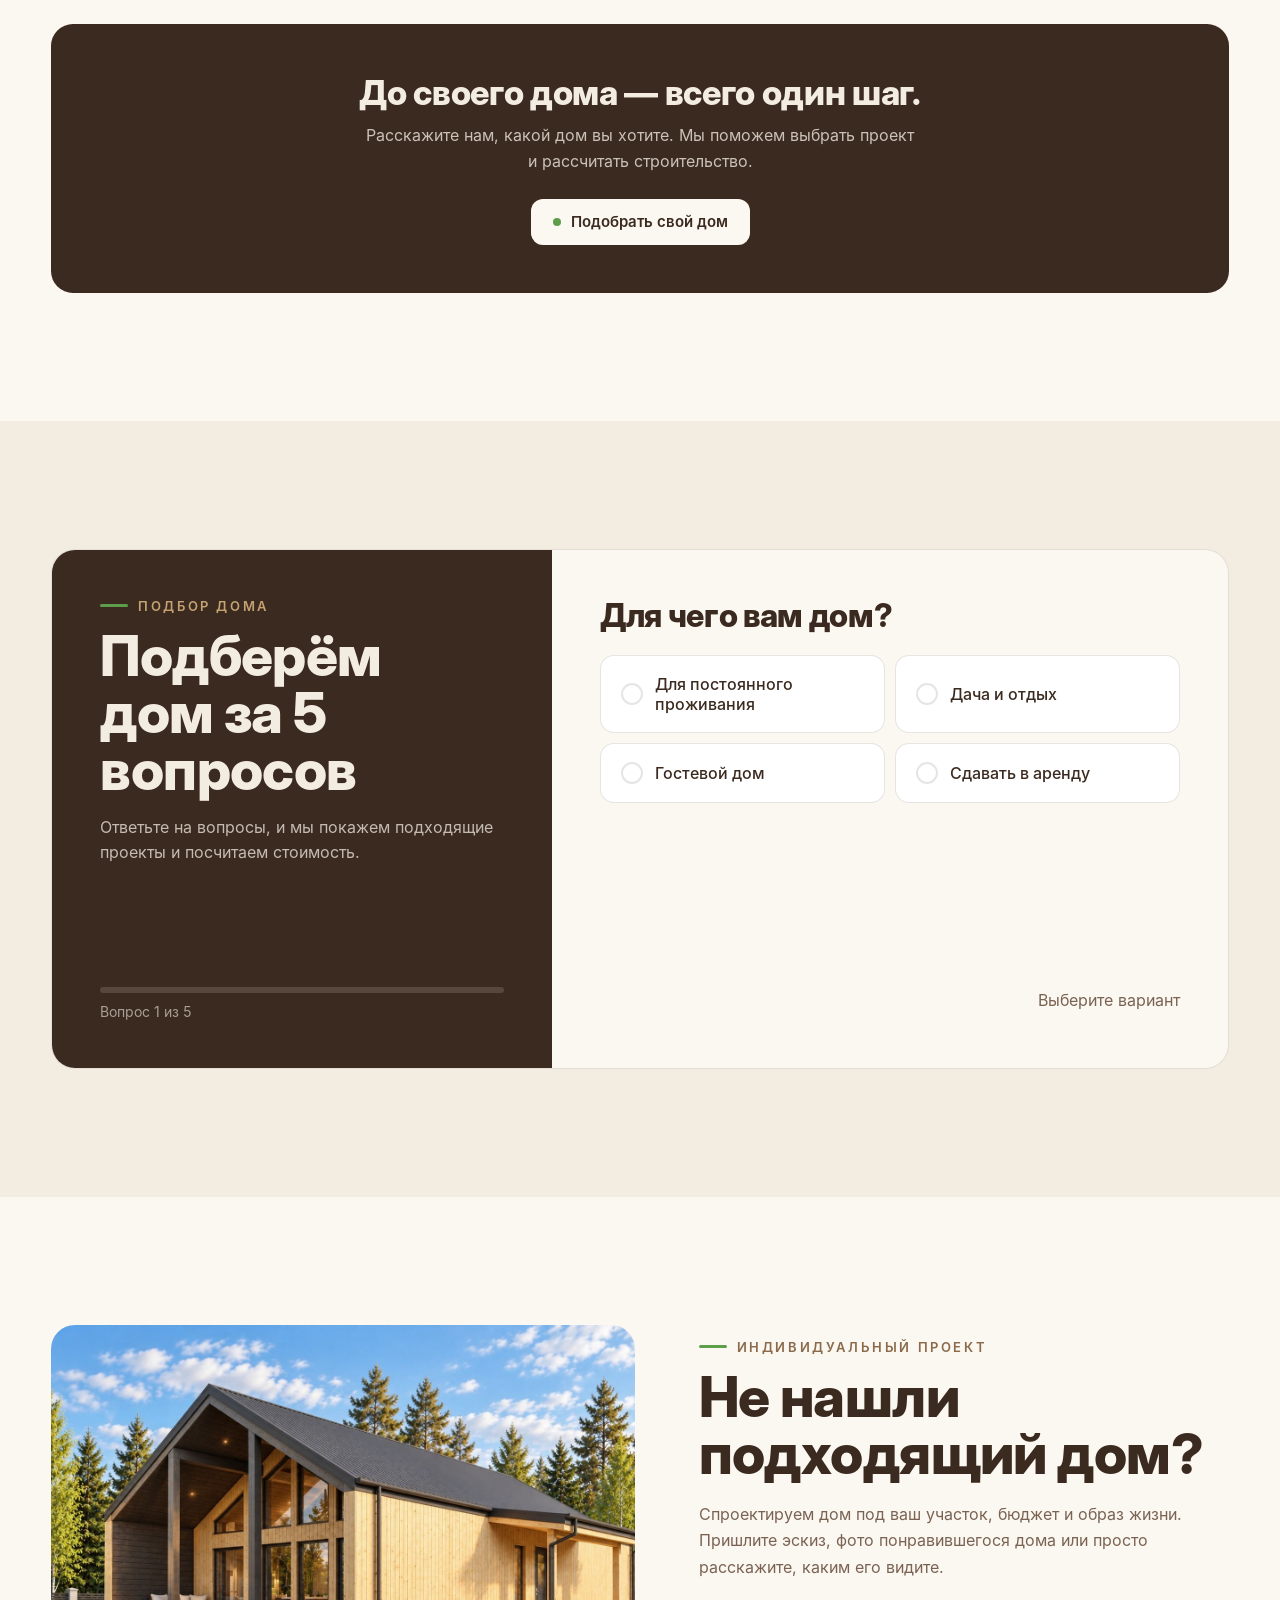
==== commit 29229ea2: "Mobile hero: swipeable build-stage strip drives frame sequence Co-Authored-By: Claude Opus 5.5 <nore" ====
--- a/index.html
+++ b/index.html
@@ -13,7 +13,7 @@
 <meta property="og:image" content="media/poster.jpg">
 <link rel="icon" type="image/png" href="media/favicon.png">
 <link rel="preload" href="fonts/InterDisplay-ExtraBold.woff" as="font" type="font/woff" crossorigin>
-<link rel="stylesheet" href="css/style.css?v=6">
+<link rel="stylesheet" href="css/style.css?v=7">
 </head>
 <body>
 
@@ -51,7 +51,7 @@
     <div class="intro" id="intro">
       <div class="kick"><i></i>Нижний Новгород</div>
       <h1>Каркасные дома<br>под ключ</h1>
-      <p><span class="dsk">Листайте вниз и посмотрите</span><span class="mob">Посмотрите</span>, как мы строим ваш дом: от фундамента до тёплого света в окнах.</p>
+      <p><span class="dsk">Листайте вниз и посмотрите</span><span class="mob">Листайте этапы выше и посмотрите</span>, как мы строим ваш дом: от фундамента до тёплого света в окнах.</p>
     </div>
     <div class="hint" id="hint"><div class="m"></div>Листайте</div>
 
@@ -456,6 +456,6 @@
 </div>
 
 <script src="js/data.js?v=2"></script>
-<script src="js/app.js?v=6"></script>
+<script src="js/app.js?v=7"></script>
 </body>
 </html>
--- a/css/style.css
+++ b/css/style.css
@@ -477,40 +477,38 @@
   .chip .cl{display:none}.chip .cs{display:inline}
   .fcount{margin:0;text-align:center;font-size:13px}
   /* главный экран на телефоне: один экран, ролик играет сам */
-  .build.m{height:380vh}
-  .build.m .stage{position:sticky;top:0;height:100vh;height:100svh;background:var(--slivki);display:grid;grid-template-columns:100%;grid-template-rows:auto auto 1fr;grid-template-areas:'vbox' 'intro' 'slot';align-content:start;
-    padding:var(--top) 0 90px;gap:16px;overflow:hidden}
-  .build.m .hint{display:none}
-  .build.m canvas.frames{position:absolute;inset:0;width:100%;height:100%;display:block}
-  .build.m .vbox{position:relative;grid-area:vbox;width:100%;aspect-ratio:3/2;border-radius:0;overflow:hidden;box-shadow:none}
-  .build.m canvas.frames{object-fit:cover}
-  .build.m .stage video,.build.m .stage .night{object-position:50% 50%}
-  .build.m .night{transition:opacity 1.4s ease}
-  .build.m .shade,.build.m .tint{display:none}
-  .build.m .intro{position:static;grid-area:intro;color:var(--kofe);text-shadow:none;opacity:1!important;padding:0 var(--pad);max-width:none}
+  .build.m{height:auto}
+  .build.m .stage{position:relative;top:auto;height:auto;background:var(--slivki);display:flex;flex-direction:column;padding:var(--top) 0 36px;overflow:visible}
+  .build.m .hint,.build.m .rail,.build.m .card,.build.m .replay,.build.m .shade,.build.m .tint,.build.m .facts,.build.m .final .ft{display:none!important}
+  .build.m .vbox{position:relative;width:100%;aspect-ratio:3/2;overflow:hidden}
+  .build.m canvas.frames{position:absolute;inset:0;width:100%;height:100%;display:block;object-fit:cover}
+  .build.m .stage .night{object-position:50% 50%;transition:opacity 1s ease}
+  /* лента этапов */
+  .build.m .strip{display:flex;gap:10px;overflow-x:auto;scroll-snap-type:x mandatory;-webkit-overflow-scrolling:touch;scrollbar-width:none;
+    padding:16px var(--pad) 6px;scroll-padding:0 var(--pad)}
+  .build.m .strip::-webkit-scrollbar{display:none}
+  .build.m .sc{flex:0 0 76%;scroll-snap-align:center;text-align:left;background:var(--paper);border:1.5px solid var(--line);border-radius:16px;padding:14px 16px 16px;
+    display:flex;flex-direction:column;gap:6px;transition:border-color .25s,background .25s,transform .25s;opacity:.75}
+  .build.m .sc:first-child{margin-left:12%}.build.m .sc:last-child{margin-right:12%}
+  .build.m .sc.on{border-color:var(--kofe);background:#fff;opacity:1}
+  .build.m .sc .n{font-size:11px;letter-spacing:.16em;color:var(--oreh);font-weight:600}
+  .build.m .sc b{font-family:'Inter Display';font-weight:800;font-size:19px;line-height:1.15}
+  .build.m .sc .t{font-size:13.5px;line-height:1.45;color:var(--muted)}
+  .build.m .sdots{display:flex;justify-content:center;gap:5px;padding:8px 0 4px}
+  .build.m .sdots i{width:6px;height:6px;border-radius:3px;background:rgba(59,42,31,.18);transition:all .25s}
+  .build.m .sdots i.on{width:20px;background:var(--kofe)}
+  /* текст и кнопки под лентой */
+  .build.m .intro{position:static;color:var(--kofe);text-shadow:none;opacity:1!important;padding:18px var(--pad) 0;max-width:none}
   .build.m .intro h1{font-size:30px;margin:8px 0 8px}
   .build.m .intro p{font-size:15px;color:var(--muted)}
-  .build.m .intro .dsk{display:inline}.build.m .intro .mob{display:none}
+  .build.m .intro .dsk{display:none}.build.m .intro .mob{display:inline}
   .build.m .kick{color:var(--oreh)}
-  .build.m .rail{display:none}
-  .build.m .card{position:static;grid-area:slot;width:auto;margin:0 var(--pad);box-shadow:none;border:1px solid var(--line);background:var(--paper);backdrop-filter:none;transform:none;opacity:1}
-  .build.m.ended .card{display:none}
-  .build.m .final{position:static;grid-area:slot;padding:0 var(--pad);color:var(--kofe);text-shadow:none;display:none;opacity:1;pointer-events:auto}
-  .build.m.ended .final{display:block;animation:fi .5s}
-  .build.m .final h2{font-size:28px;margin:10px 0 10px}
-  .build.m .final .kick{color:var(--oreh)}
+  .build.m .final{position:static;display:block;opacity:1;pointer-events:auto;padding:4px var(--pad) 0;color:var(--kofe);text-shadow:none}
   .build.m .final .fb{display:block}
-  .build.m .final p{color:var(--muted);font-size:15px}
+  .build.m .final p{display:none}
+  .build.m .final .row{margin-top:14px}
   .build.m .final .btn.light{background:var(--kofe);color:var(--slivki)}
   .build.m .final .btn.ghost{border-color:var(--kofe);color:var(--kofe)}
-  .build.m .facts{display:none}
-  .build.m .final,.build.m .card{align-self:start}
-  .build.m .final h2{font-size:26px}
-  .build.m .final .row{margin-top:14px}
-  .build.m .facts div{opacity:1;color:var(--muted)}
-  .build.m .facts b{color:var(--kofe)}
-  .build.m .replay{display:none;position:absolute;right:10px;bottom:10px;padding:8px 12px;border-radius:10px;background:rgba(251,247,241,.92);font-size:13px;font-weight:600;color:var(--kofe)}
-  .build.m .replay[hidden]{display:none}
   .grid{grid-template-columns:1fr;gap:16px}
   .why,.steps{grid-template-columns:1fr}
   .wi,.steps li{padding:22px}
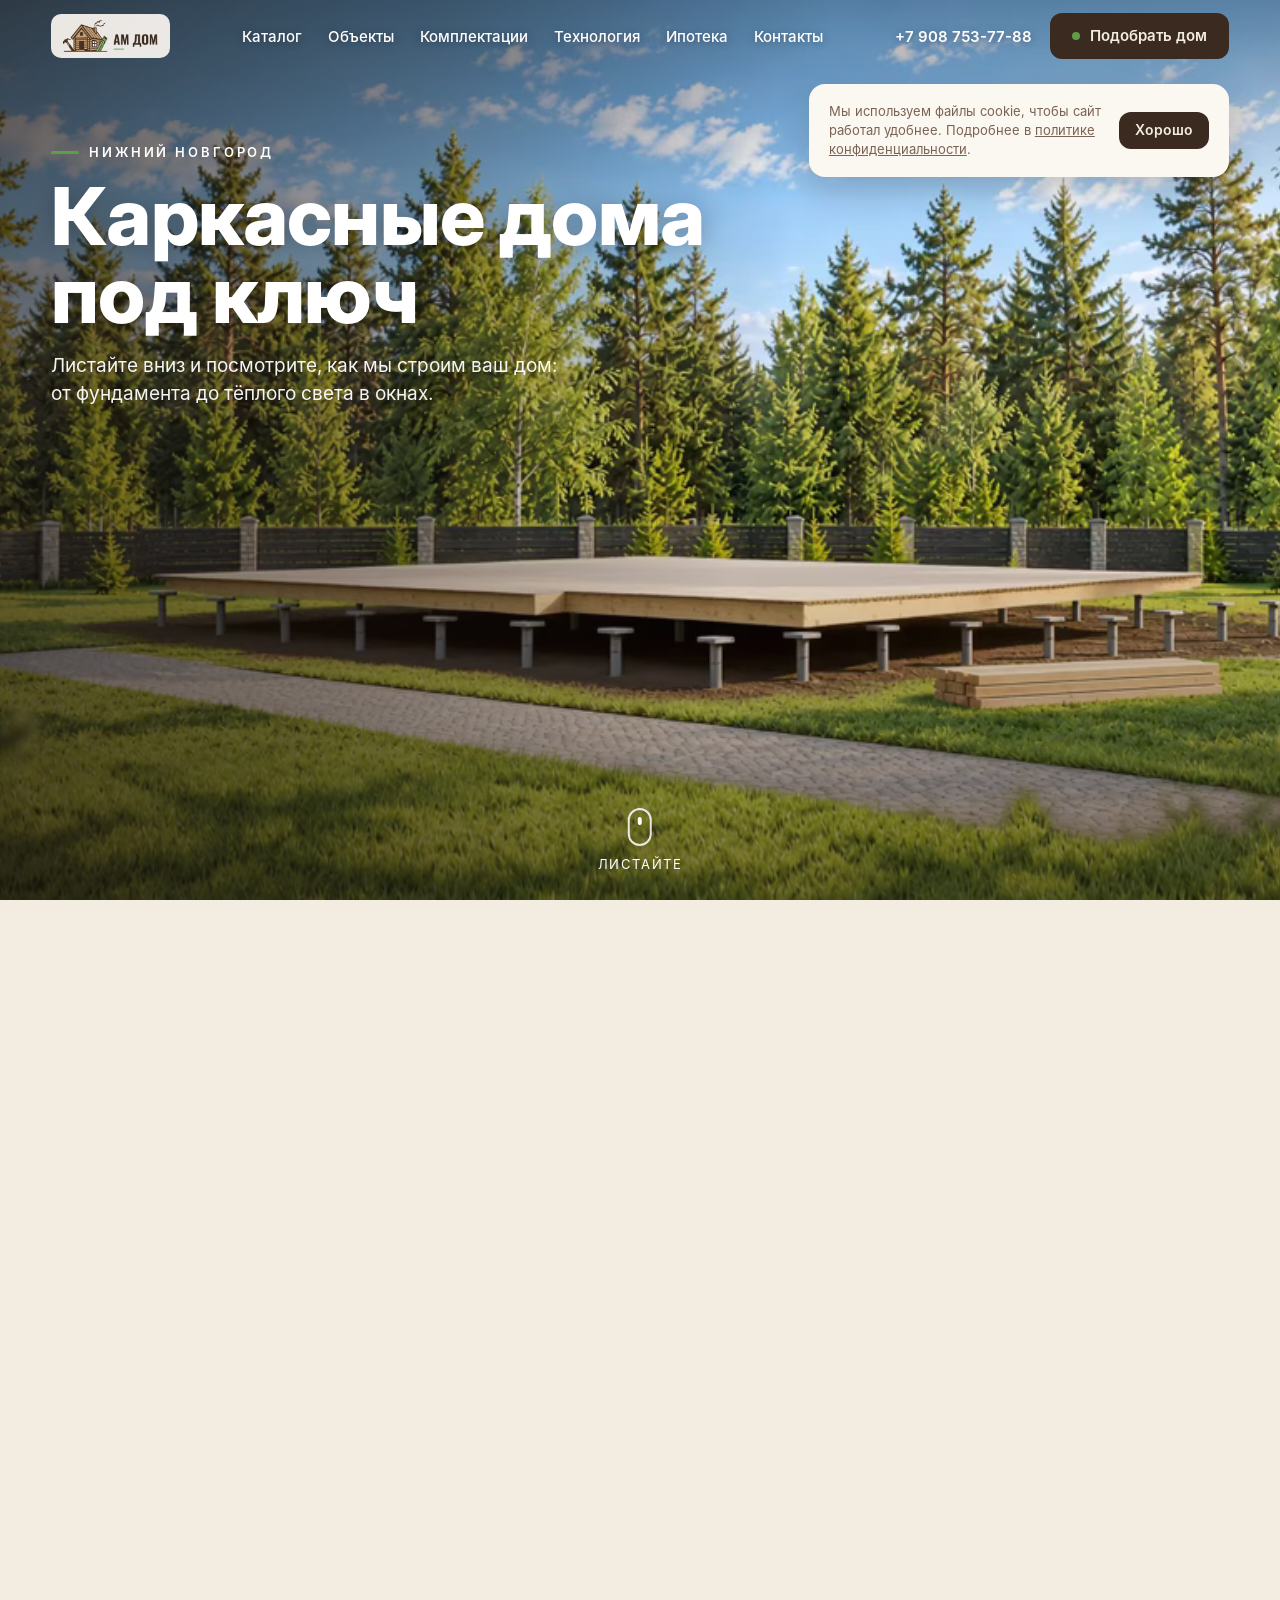
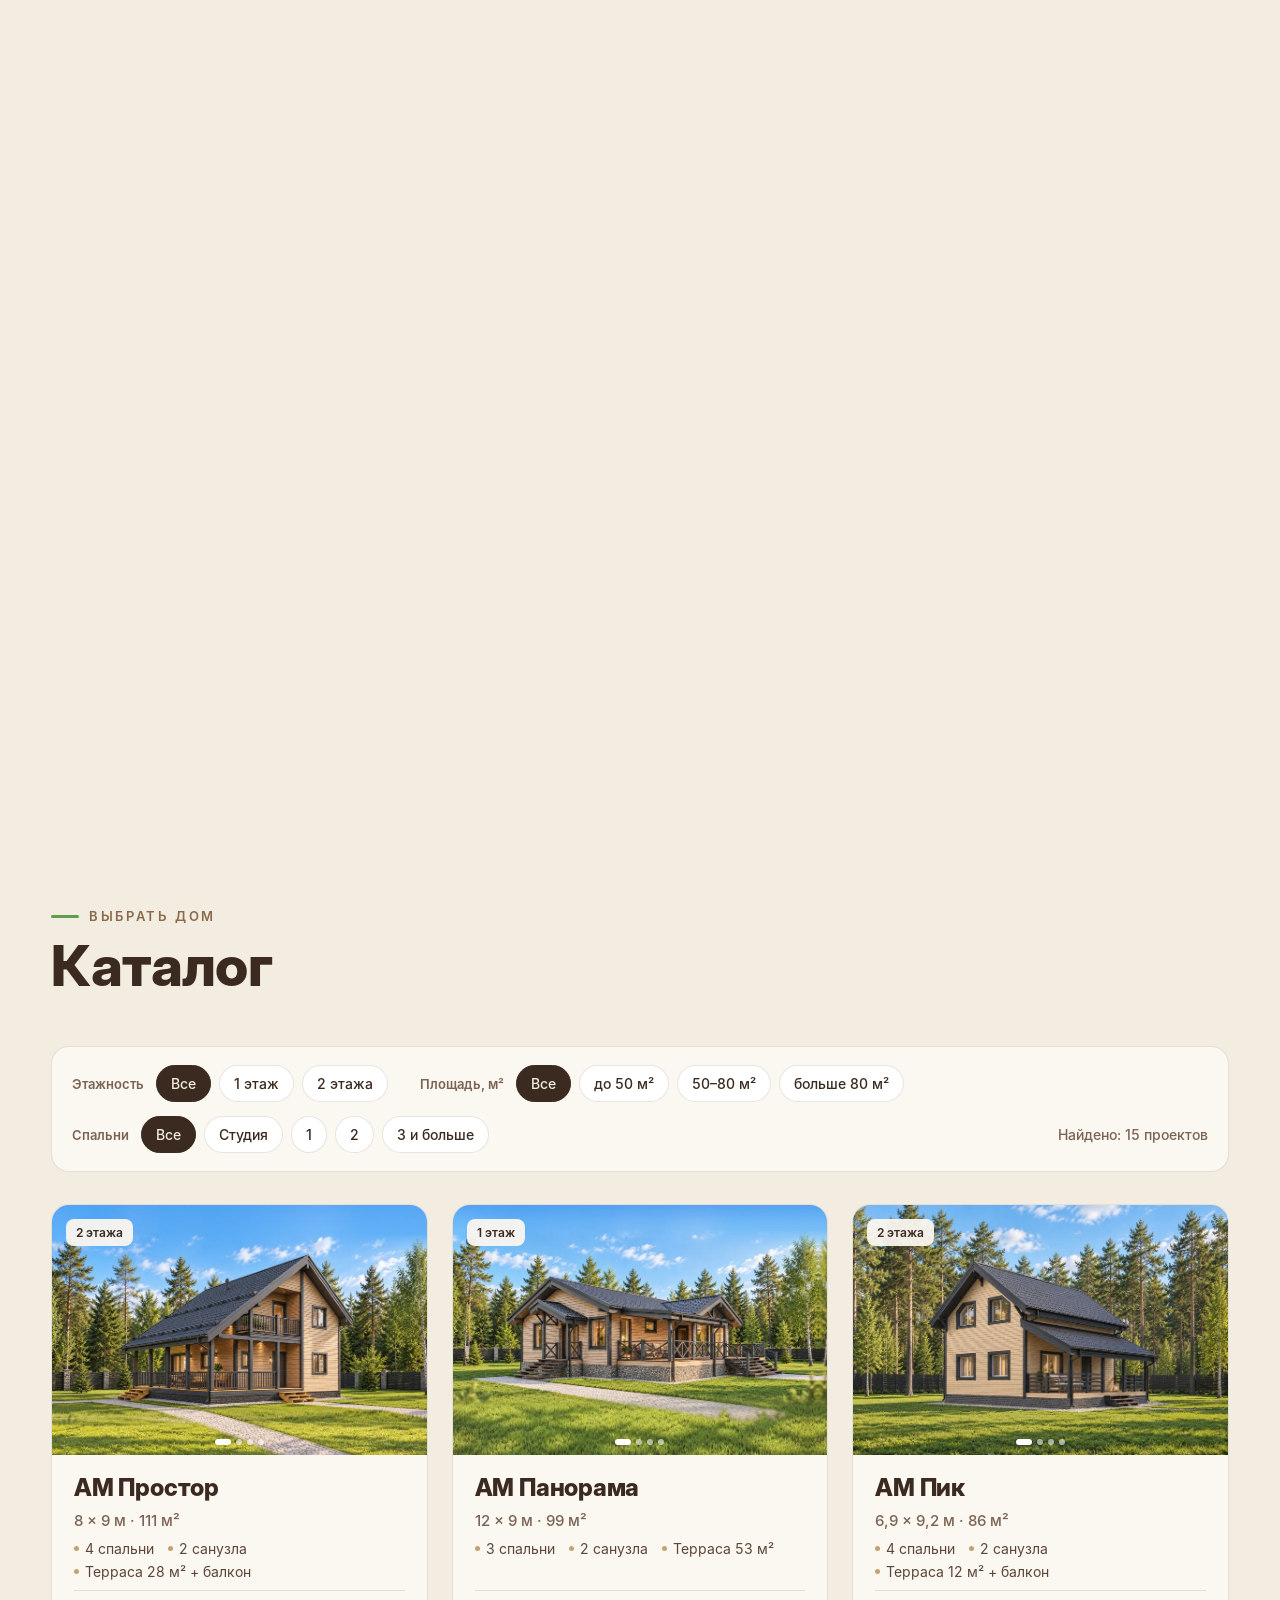
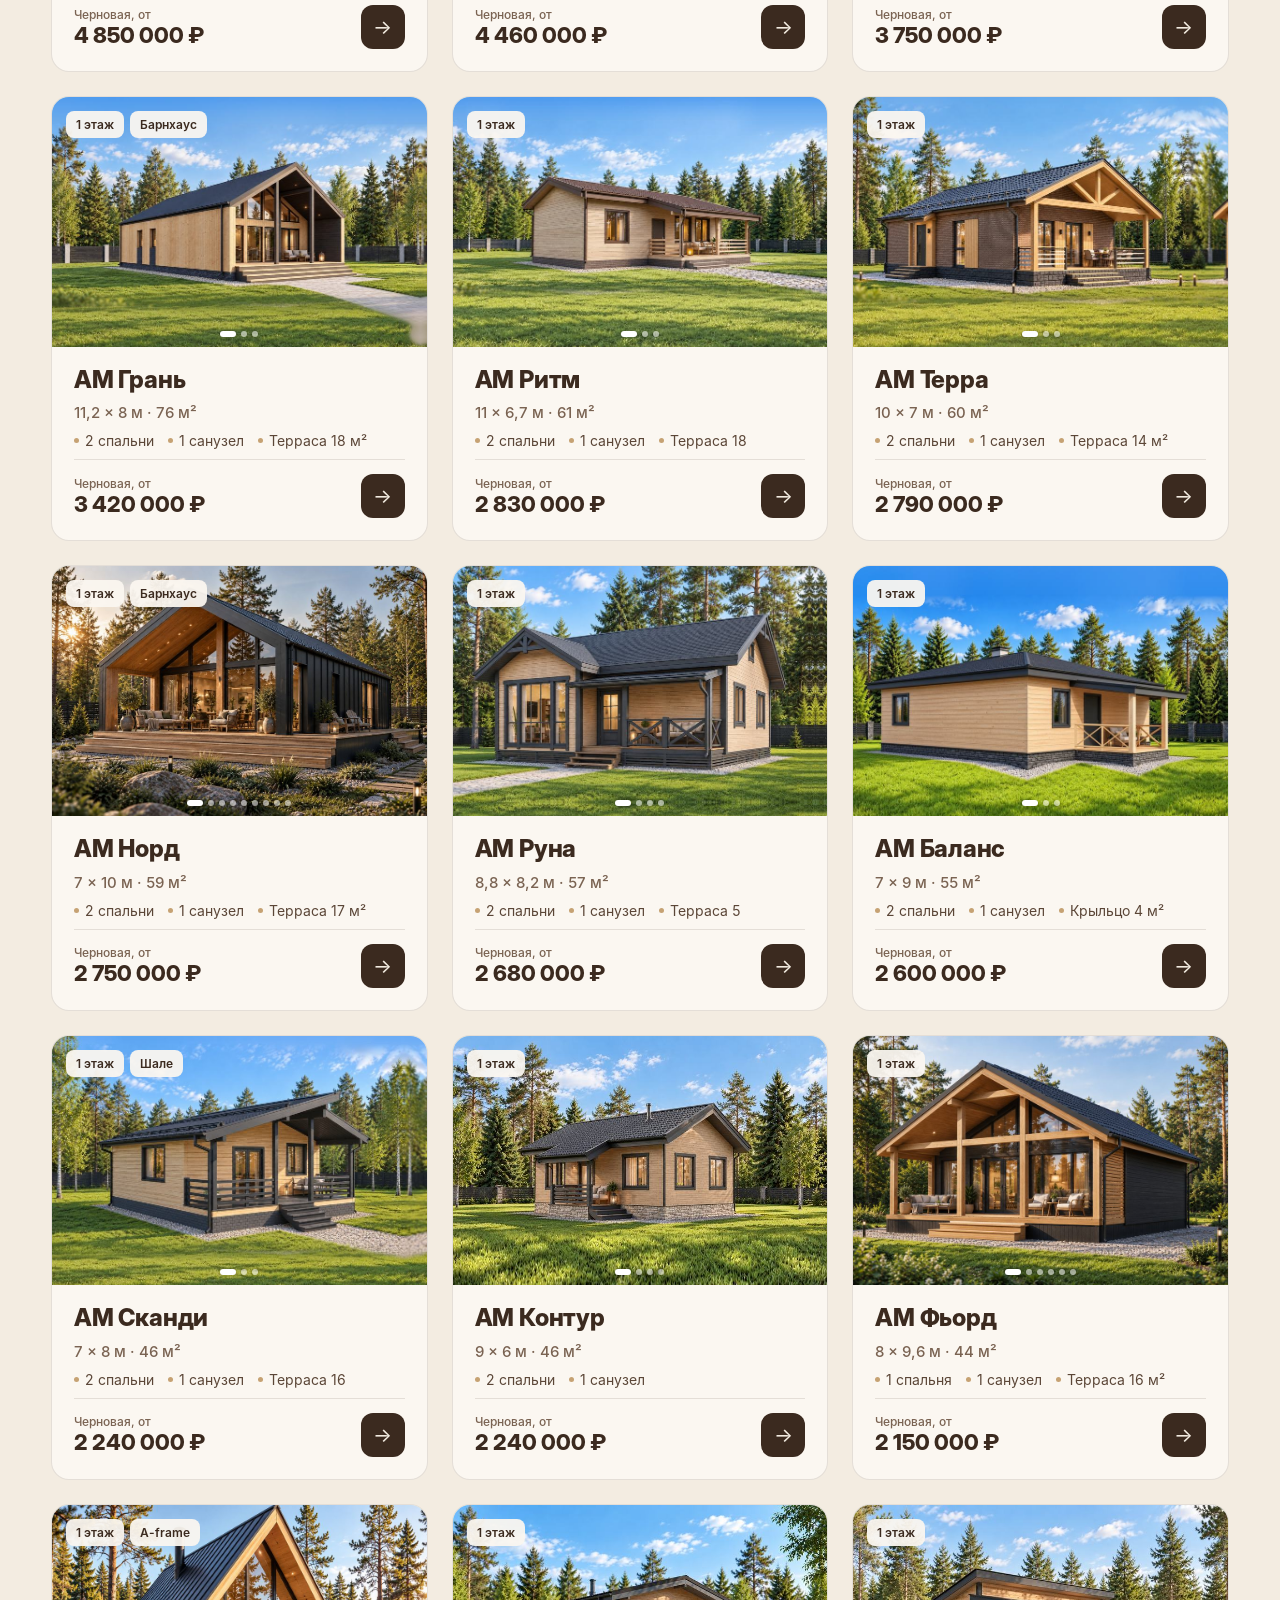
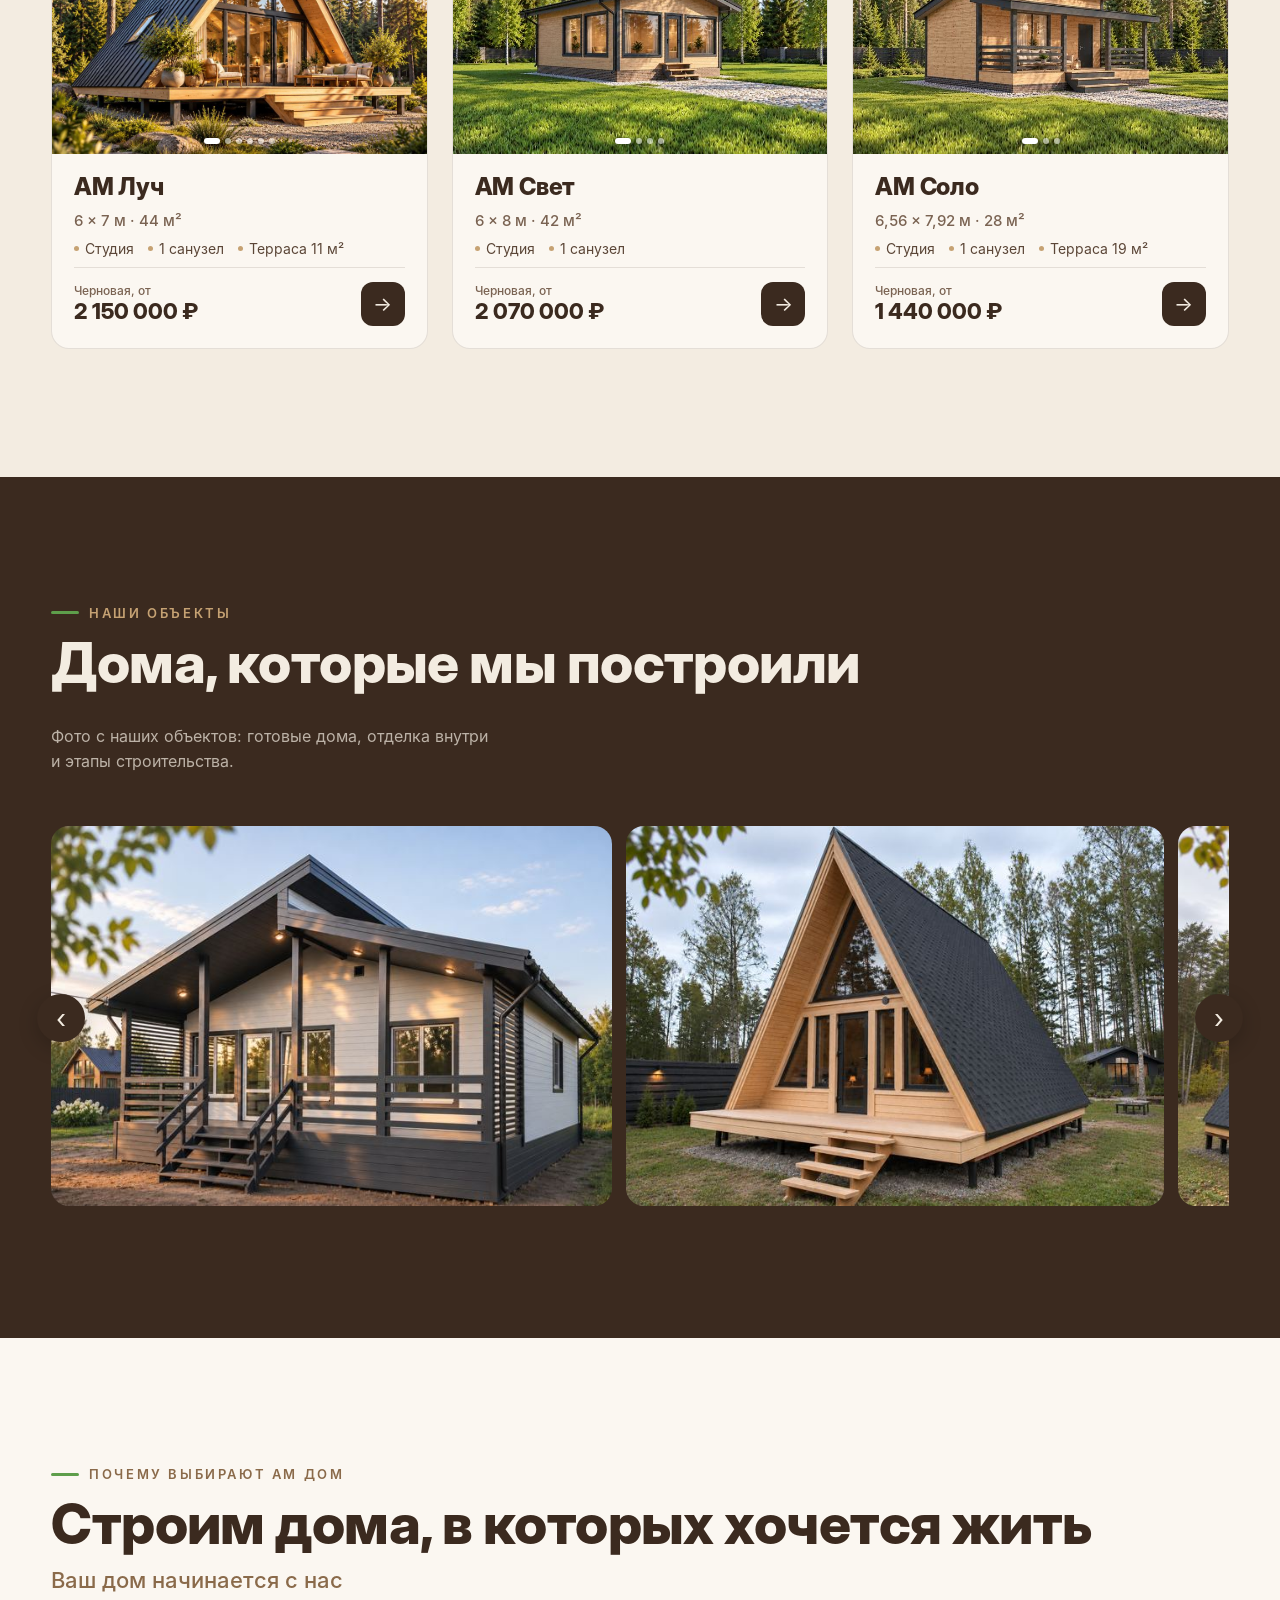
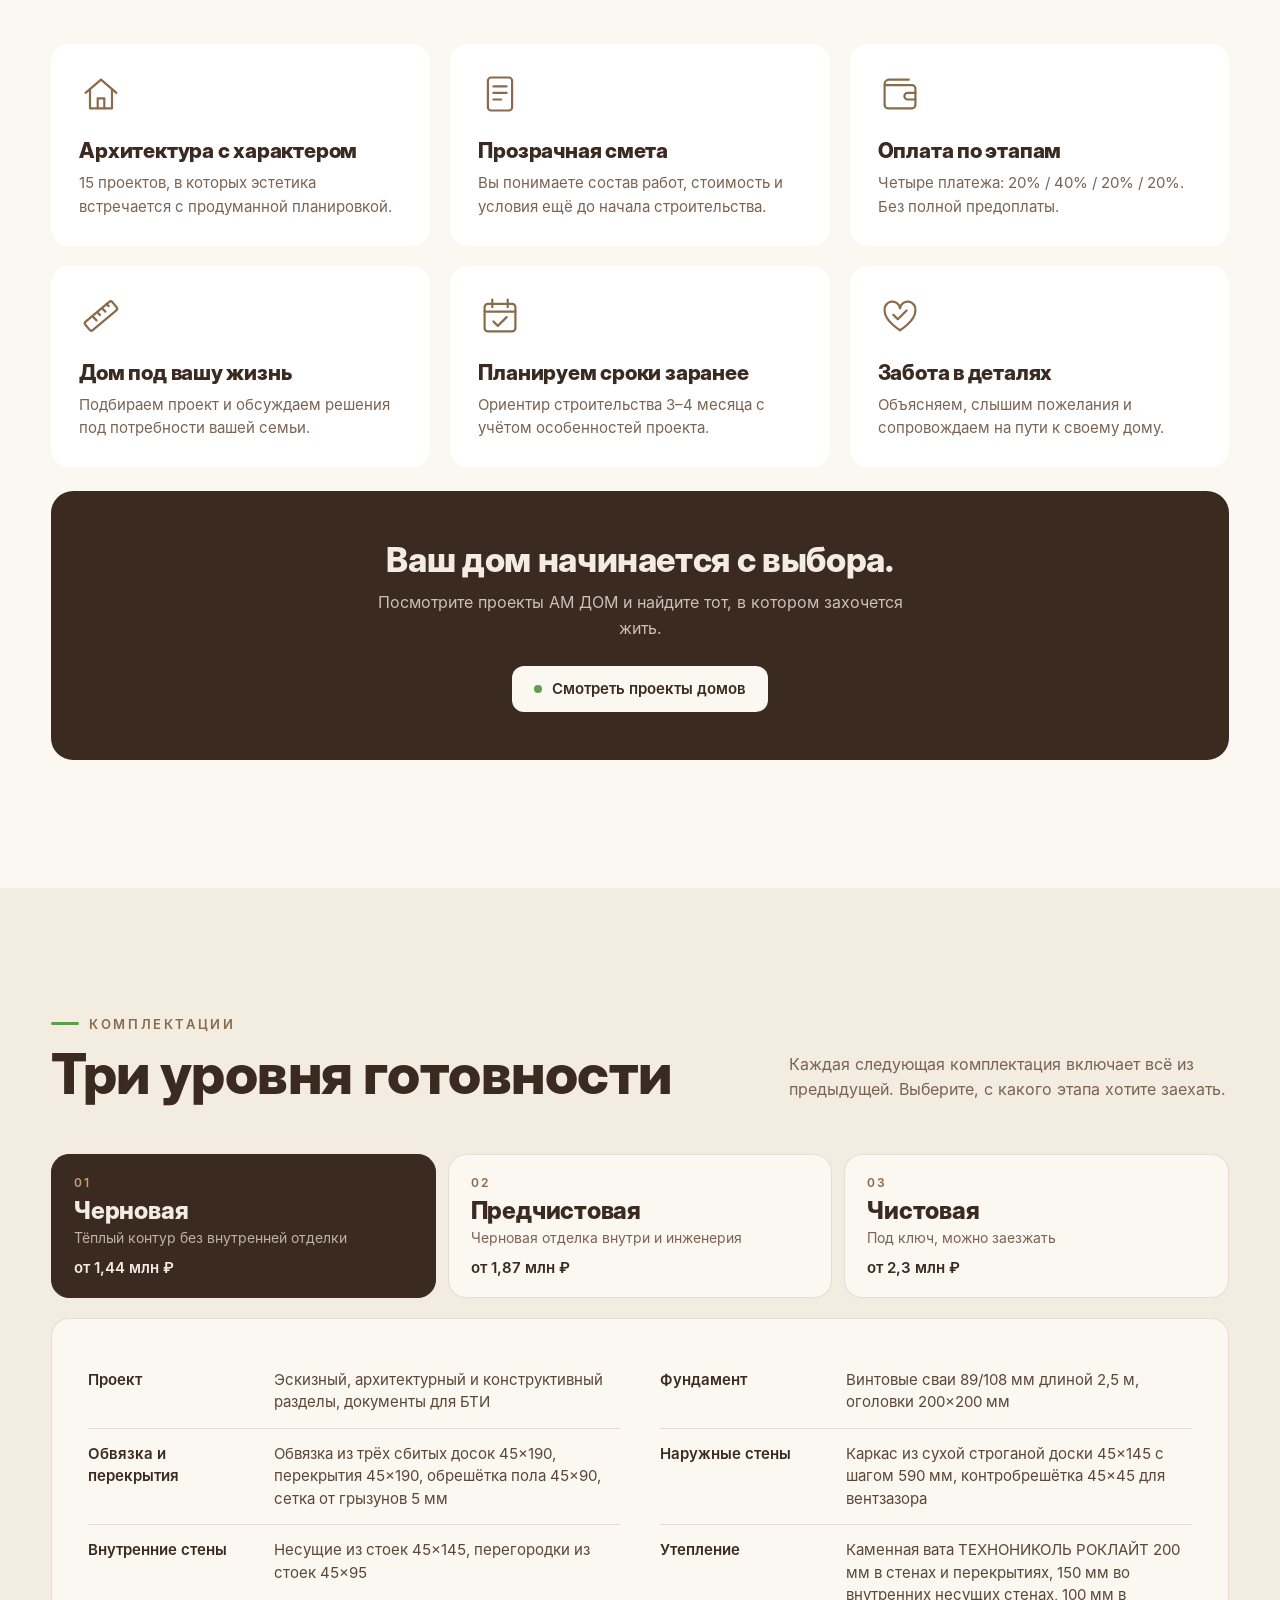
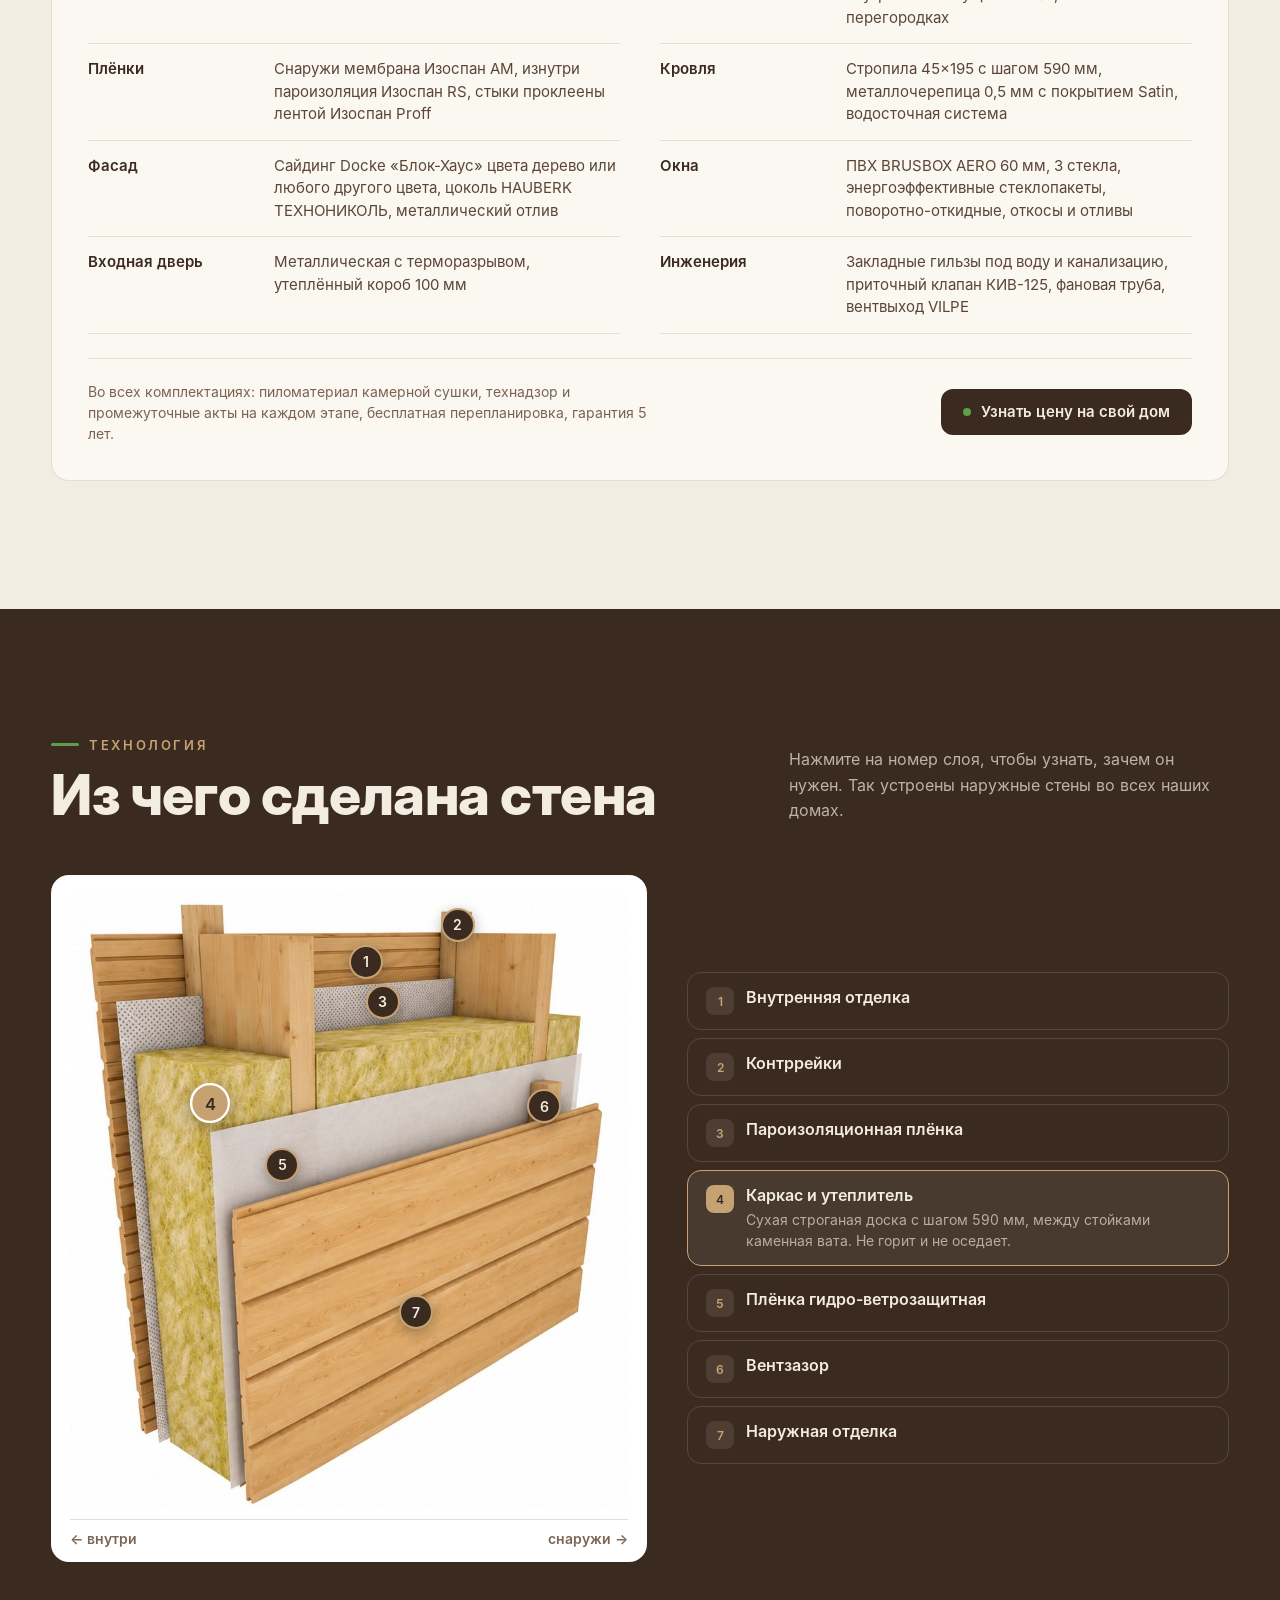
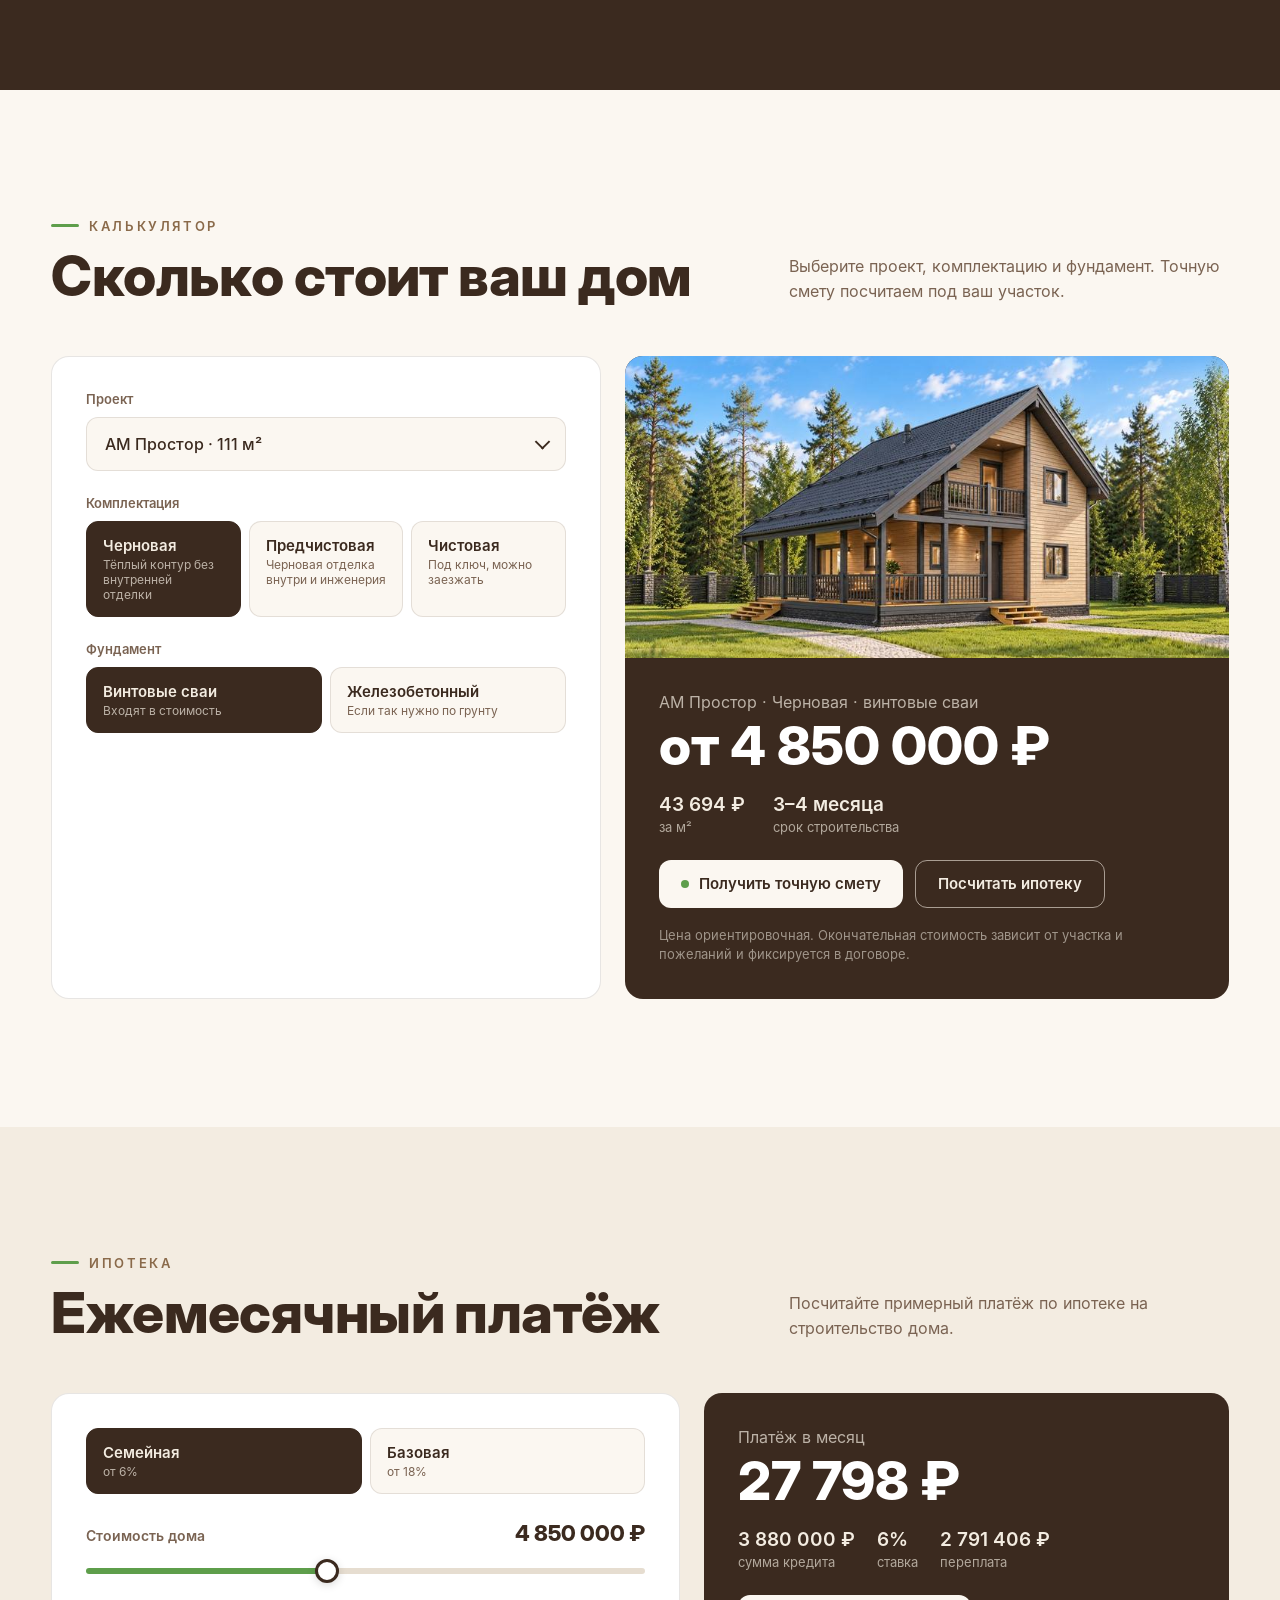
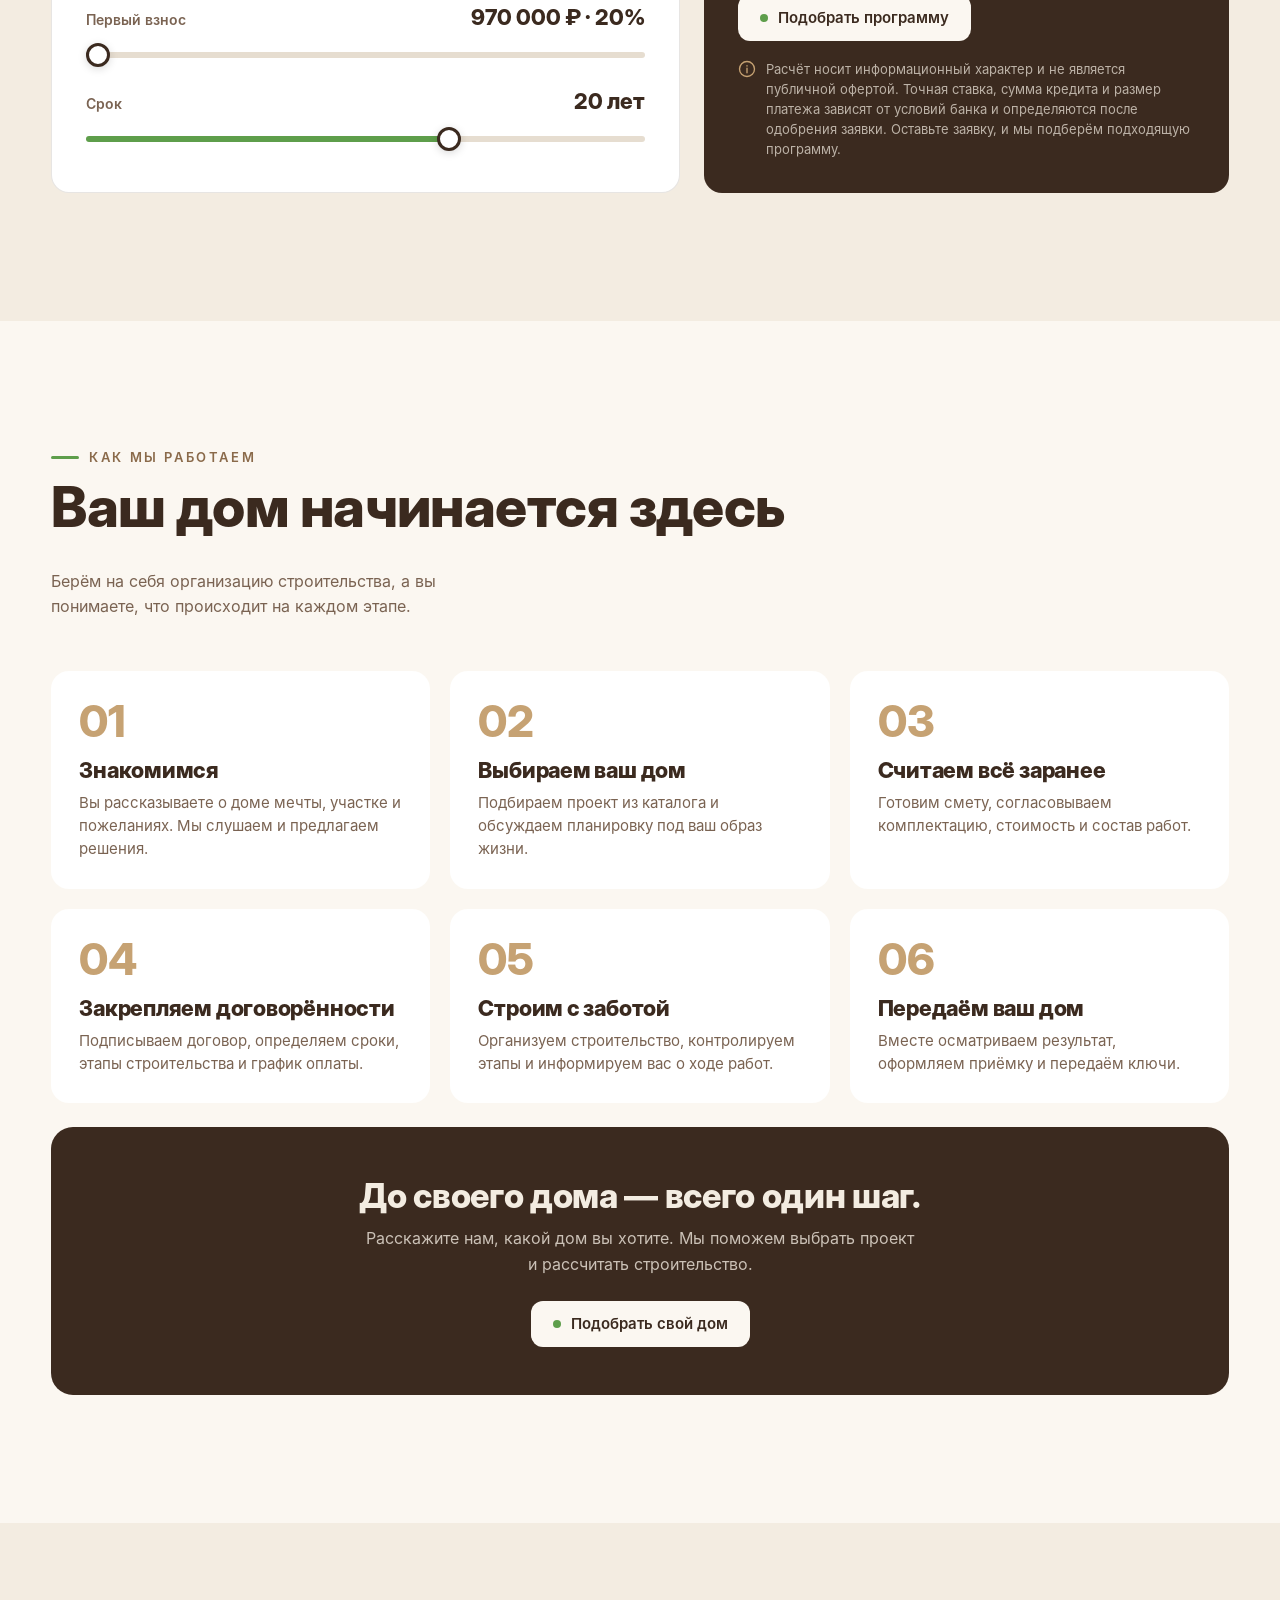
==== commit bb74f5b4: "Add 'Our projects' photos, card thumbnails, area note, contact buttons Co-Authored-By: Claude Opus 5" ====
--- a/index.html
+++ b/index.html
@@ -13,7 +13,7 @@
 <meta property="og:image" content="media/poster.jpg">
 <link rel="icon" type="image/png" href="media/favicon.png">
 <link rel="preload" href="fonts/InterDisplay-ExtraBold.woff" as="font" type="font/woff" crossorigin>
-<link rel="stylesheet" href="css/style.css?v=7">
+<link rel="stylesheet" href="css/style.css?v=8">
 </head>
 <body>
 
@@ -22,6 +22,7 @@
   <a class="logo" href="#" aria-label="АМ ДОМ, на главную"><img src="media/logo.png" alt="АМ ДОМ"></a>
   <nav class="menu" id="menu">
     <a href="#catalog">Каталог</a>
+    <a href="#objects">Объекты</a>
     <a href="#packages">Комплектации</a>
     <a href="#tech">Технология</a>
     <a href="#mortgage">Ипотека</a>
@@ -124,6 +125,23 @@
     <div class="empty" id="empty" hidden>
       <p>Под такие условия проекта нет, но мы можем спроектировать дом под вас.</p>
       <button class="btn" id="freset">Сбросить фильтры</button>
+    </div>
+  </div>
+</section>
+
+<!-- =============== НАШИ ОБЪЕКТЫ =============== -->
+<section class="sec dark" id="objects">
+  <div class="wrap">
+    <div class="head">
+      <div>
+        <div class="eyebrow">Наши объекты</div>
+        <h2>Дома, которые мы построили</h2>
+      </div>
+      <p>Фото с наших объектов: готовые дома, отделка внутри и этапы строительства.</p>
+    </div>
+    <div class="obj">
+      <div class="otrk" id="otrk"></div>
+      <button class="onav p" aria-label="Назад">‹</button><button class="onav n" aria-label="Вперёд">›</button>
     </div>
   </div>
 </section>
@@ -184,12 +202,10 @@
         <div class="eyebrow">Технология</div>
         <h2>Из чего сделана стена</h2>
       </div>
-      <p>Нажмите на слой, чтобы узнать, зачем он нужен. Так устроены наружные стены во всех наших домах.</p>
+      <p>Нажмите на номер слоя, чтобы узнать, зачем он нужен. Так устроены наружные стены во всех наших домах.</p>
     </div>
     <div class="wall">
-      <div class="wall-pic">
-        <svg id="wallsvg" viewBox="0 0 560 420" aria-label="Разрез стены"></svg>
-      </div>
+      <div class="wall-pic" id="wallpic"></div>
       <div class="wall-list" id="wall-list"></div>
     </div>
   </div>
@@ -269,7 +285,7 @@
           <div><b id="m-over"></b><span>переплата</span></div>
         </div>
         <button class="btn light" id="m-lead"><span class="dot"></span>Подобрать программу</button>
-        <p class="small">Расчёт примерный, условия уточняйте у менеджера.</p>
+        <p class="mnote"><svg viewBox="0 0 24 24" aria-hidden="true"><circle cx="12" cy="12" r="10"/><path d="M12 11v6M12 7.5v.5"/></svg><span>Расчёт носит информационный характер и не является публичной офертой. Точная ставка, сумма кредита и размер платежа зависят от условий банка и определяются после одобрения заявки. Оставьте заявку, и мы подберём подходящую программу.</span></p>
       </div>
     </div>
   </div>
@@ -366,7 +382,8 @@
         </ul>
         <div class="msg">
           <a class="mbtn tg" data-tg target="_blank" rel="noopener"><svg viewBox="0 0 24 24"><path d="M21.5 3.6L2.9 10.8c-1.3.5-1.2 1.2-.2 1.5l4.8 1.5 1.8 5.6c.2.6.4.8.9.8.4 0 .6-.2.9-.4l2.3-2.2 4.7 3.5c.9.5 1.5.2 1.7-.8l3.1-14.6c.3-1.3-.5-1.9-1.4-1.6zM9.2 13.4l9.2-5.8c.4-.3.8-.1.5.2l-7.9 7.1-.3 3.3z"/></svg>Telegram</a>
-          <a class="mbtn mx" data-max target="_blank" rel="noopener" hidden><svg viewBox="0 0 24 24"><path d="M12 2C6.5 2 2 6.2 2 11.4c0 2.9 1.4 5.5 3.7 7.2L5 22l3.6-2c1 .3 2.2.5 3.4.5 5.5 0 10-4.2 10-9.4S17.5 2 12 2z"/></svg>MAX</a>
+          <a class="mbtn mx" data-max target="_blank" rel="noopener"><svg viewBox="0 0 24 24"><path d="M12 2C6.5 2 2 6.2 2 11.4c0 2.9 1.4 5.5 3.7 7.2L5 22l3.6-2c1 .3 2.2.5 3.4.5 5.5 0 10-4.2 10-9.4S17.5 2 12 2z"/></svg>MAX</a>
+          <a class="mbtn vk" data-vk target="_blank" rel="noopener"><svg viewBox="0 0 24 24"><path d="M12.8 17.5C6.6 17.5 3.1 13.3 3 6.5h3.1c.1 5 2.3 7.1 4.1 7.5V6.5h2.9v4.3c1.8-.2 3.6-2.2 4.2-4.3h2.9c-.5 2.6-2.4 4.6-3.8 5.4 1.4.7 3.6 2.4 4.4 5.6h-3.2c-.7-2.1-2.4-3.8-4.5-4v4z"/></svg>ВКонтакте</a>
           <a class="mbtn" data-phone href="#"><svg viewBox="0 0 24 24"><path d="M6.6 10.8c1.4 2.8 3.8 5.1 6.6 6.6l2.2-2.2c.3-.3.7-.4 1-.2 1.1.4 2.3.6 3.6.6.6 0 1 .4 1 1V20c0 .6-.4 1-1 1C10.6 21 3 13.4 3 4c0-.6.4-1 1-1h3.5c.6 0 1 .4 1 1 0 1.3.2 2.5.6 3.6.1.3 0 .7-.2 1z"/></svg>Позвонить</a>
         </div>
       </div>
@@ -395,26 +412,30 @@
     <div class="foot-top">
       <a class="logo" href="#"><img src="media/logo.png" alt="АМ ДОМ"></a>
       <nav>
-        <a href="#catalog">Каталог</a><a href="#packages">Комплектации</a><a href="#tech">Технология</a>
+        <a href="#catalog">Каталог</a><a href="#objects">Объекты</a><a href="#packages">Комплектации</a><a href="#tech">Технология</a>
         <a href="#calc">Калькулятор</a><a href="#mortgage">Ипотека</a><a href="#faq">Вопросы</a><a href="#contacts">Контакты</a>
       </nav>
       <div class="soc">
         <a data-avito target="_blank" rel="noopener" hidden aria-label="Авито">Авито</a>
-        <a data-vk target="_blank" rel="noopener" hidden aria-label="ВКонтакте">ВК</a>
+        <a class="si tg" data-tg target="_blank" rel="noopener" aria-label="Telegram"><svg viewBox="0 0 24 24"><path d="M21.5 3.6L2.9 10.8c-1.3.5-1.2 1.2-.2 1.5l4.8 1.5 1.8 5.6c.2.6.4.8.9.8.4 0 .6-.2.9-.4l2.3-2.2 4.7 3.5c.9.5 1.5.2 1.7-.8l3.1-14.6c.3-1.3-.5-1.9-1.4-1.6z"/></svg></a>
+        <a class="si mx" data-max target="_blank" rel="noopener" aria-label="MAX"><svg viewBox="0 0 24 24"><path d="M12 2C6.5 2 2 6.2 2 11.4c0 2.9 1.4 5.5 3.7 7.2L5 22l3.6-2c1 .3 2.2.5 3.4.5 5.5 0 10-4.2 10-9.4S17.5 2 12 2z"/></svg></a>
+        <a class="si vk" data-vk target="_blank" rel="noopener" aria-label="ВКонтакте"><svg viewBox="0 0 24 24"><path d="M12.8 17.5C6.6 17.5 3.1 13.3 3 6.5h3.1c.1 5 2.3 7.1 4.1 7.5V6.5h2.9v4.3c1.8-.2 3.6-2.2 4.2-4.3h2.9c-.5 2.6-2.4 4.6-3.8 5.4 1.4.7 3.6 2.4 4.4 5.6h-3.2c-.7-2.1-2.4-3.8-4.5-4v4z"/></svg></a>
       </div>
     </div>
     <div class="foot-bot">
       <div><span data-legal></span> · ИНН <span data-inn></span></div>
       <div><a href="policy.html">Политика конфиденциальности</a></div>
-      <div>Информация на сайте не является публичной офертой</div>
-    </div>
+    </div>
+    <p class="foot-note">Информация и цены на сайте носят ознакомительный характер и не являются публичной офертой (ст. 437 ГК РФ). Итоговая стоимость фиксируется в договоре.</p>
   </div>
 </footer>
 
 <!-- нижняя панель на телефоне -->
 <div class="mbar" id="mbar">
   <a data-phone href="#"><svg viewBox="0 0 24 24"><path d="M6.6 10.8c1.4 2.8 3.8 5.1 6.6 6.6l2.2-2.2c.3-.3.7-.4 1-.2 1.1.4 2.3.6 3.6.6.6 0 1 .4 1 1V20c0 .6-.4 1-1 1C10.6 21 3 13.4 3 4c0-.6.4-1 1-1h3.5c.6 0 1 .4 1 1 0 1.3.2 2.5.6 3.6.1.3 0 .7-.2 1z"/></svg>Позвонить</a>
-  <a data-tg target="_blank" rel="noopener"><svg viewBox="0 0 24 24"><path d="M21.5 3.6L2.9 10.8c-1.3.5-1.2 1.2-.2 1.5l4.8 1.5 1.8 5.6c.2.6.4.8.9.8.4 0 .6-.2.9-.4l2.3-2.2 4.7 3.5c.9.5 1.5.2 1.7-.8l3.1-14.6c.3-1.3-.5-1.9-1.4-1.6z"/></svg>Написать</a>
+  <a class="ic tg" data-tg target="_blank" rel="noopener" aria-label="Telegram"><svg viewBox="0 0 24 24"><path d="M21.5 3.6L2.9 10.8c-1.3.5-1.2 1.2-.2 1.5l4.8 1.5 1.8 5.6c.2.6.4.8.9.8.4 0 .6-.2.9-.4l2.3-2.2 4.7 3.5c.9.5 1.5.2 1.7-.8l3.1-14.6c.3-1.3-.5-1.9-1.4-1.6z"/></svg></a>
+  <a class="ic mx" data-max target="_blank" rel="noopener" aria-label="MAX"><svg viewBox="0 0 24 24"><path d="M12 2C6.5 2 2 6.2 2 11.4c0 2.9 1.4 5.5 3.7 7.2L5 22l3.6-2c1 .3 2.2.5 3.4.5 5.5 0 10-4.2 10-9.4S17.5 2 12 2z"/></svg></a>
+  <a class="ic vk" data-vk target="_blank" rel="noopener" aria-label="ВКонтакте"><svg viewBox="0 0 24 24"><path d="M12.8 17.5C6.6 17.5 3.1 13.3 3 6.5h3.1c.1 5 2.3 7.1 4.1 7.5V6.5h2.9v4.3c1.8-.2 3.6-2.2 4.2-4.3h2.9c-.5 2.6-2.4 4.6-3.8 5.4 1.4.7 3.6 2.4 4.4 5.6h-3.2c-.7-2.1-2.4-3.8-4.5-4v4z"/></svg></a>
   <a href="#quiz" class="accent">Подобрать дом</a>
 </div>
 
@@ -455,7 +476,7 @@
   <button class="btn" id="cookie-ok">Хорошо</button>
 </div>
 
-<script src="js/data.js?v=2"></script>
-<script src="js/app.js?v=7"></script>
+<script src="js/data.js?v=8"></script>
+<script src="js/app.js?v=8"></script>
 </body>
 </html>
--- a/css/style.css
+++ b/css/style.css
@@ -139,8 +139,17 @@
   transition:transform .3s,box-shadow .3s}
 .hc:hover{transform:translateY(-4px);box-shadow:0 22px 50px rgba(59,42,31,.14)}
 .hc .ph{position:relative;aspect-ratio:3/2;overflow:hidden;background:#dfe9d8}
-.hc .ph img{width:100%;height:100%;object-fit:cover;transition:transform .6s}
-.hc:hover .ph img{transform:scale(1.04)}
+.hc .trk{display:flex;width:100%;height:100%;overflow-x:auto;scroll-snap-type:x mandatory;scrollbar-width:none;-webkit-overflow-scrolling:touch;overscroll-behavior-x:contain}
+.hc .trk::-webkit-scrollbar{display:none}
+.hc .trk img{flex:0 0 100%;width:100%;height:100%;object-fit:cover;scroll-snap-align:start;user-select:none}
+.cnav{position:absolute;top:50%;transform:translateY(-50%);width:38px;height:38px;border-radius:50%;background:rgba(255,255,255,.9);color:var(--kofe);font-size:22px;line-height:1;display:grid;place-items:center;box-shadow:0 4px 14px rgba(0,0,0,.18);opacity:0;transition:opacity .2s,background .2s;z-index:2}
+.cnav.p{left:10px}.cnav.n{right:10px}
+.cnav:hover{background:#fff}
+.hc:hover .cnav,.cnav:focus-visible{opacity:1}
+.cdots{position:absolute;left:0;right:0;bottom:10px;display:flex;justify-content:center;gap:5px;pointer-events:none;z-index:2}
+.cdots i{width:6px;height:6px;border-radius:50%;background:rgba(255,255,255,.55);box-shadow:0 0 3px rgba(0,0,0,.3);transition:all .2s}
+.cdots i.on{background:#fff;width:16px;border-radius:3px}
+@media (hover:none){.cnav{display:none}}
 .badges{position:absolute;left:14px;top:14px;display:flex;gap:6px;flex-wrap:wrap}
 .badges span{background:rgba(251,247,241,.94);padding:6px 10px;border-radius:8px;font-size:12px;font-weight:600}
 .hc .bd{padding:20px 22px 22px;display:flex;flex-direction:column;gap:10px;flex:1}
@@ -192,6 +201,12 @@
 .kv div{background:#fff;border:1px solid var(--line);border-radius:14px;padding:12px 14px}
 .kv b{display:block;font-family:'Inter Display';font-weight:800;font-size:20px}
 .kv span{font-size:12px;color:var(--muted)}
+.kv .kv-area{position:relative}
+.inf{display:inline-grid;place-items:center;width:16px;height:16px;border-radius:50%;border:1.3px solid var(--muted);color:var(--muted);font:italic 700 10px/1 Georgia,serif;vertical-align:-3px;margin-left:3px;cursor:pointer;transition:all .2s}
+.inf:hover,.kv-area.open .inf{background:var(--kofe);border-color:var(--kofe);color:#fff}
+.kv .tip{position:absolute;left:0;top:calc(100% + 8px);z-index:5;width:340px;max-width:calc(100vw - 64px);background:#fff;border:1px solid var(--line);border-radius:12px;padding:14px 16px;font-size:13px;line-height:1.5;color:#4a382b;box-shadow:0 16px 40px rgba(59,42,31,.18);opacity:0;visibility:hidden;transform:translateY(-4px);transition:all .2s}
+.kv-area.open .tip{opacity:1;visibility:visible;transform:none}
+@media (hover:hover){.kv-area:has(.inf:hover) .tip{opacity:1;visibility:visible;transform:none}}
 .feat{list-style:none;display:grid;grid-template-columns:1fr 1fr;gap:8px 16px;margin-bottom:20px}
 .feat li{font-size:14px;display:flex;gap:8px;line-height:1.4}
 .feat li:before{content:"";width:16px;height:16px;flex:none;margin-top:1px;border-radius:50%;background:var(--green) url("data:image/svg+xml,%3Csvg xmlns='http://www.w3.org/2000/svg' viewBox='0 0 16 16'%3E%3Cpath d='M4.5 8.2l2.2 2.2 4.8-5' fill='none' stroke='white' stroke-width='1.8' stroke-linecap='round'/%3E%3C/svg%3E")}
@@ -256,14 +271,30 @@
 .pfoot p{font-size:14px;color:var(--muted);max-width:560px;line-height:1.5}
 
 /* ---------- технология ---------- */
+.obj{position:relative}
+.otrk{display:flex;gap:14px;overflow-x:auto;scroll-snap-type:x mandatory;scrollbar-width:none;padding-bottom:4px;-webkit-overflow-scrolling:touch}
+.otrk::-webkit-scrollbar{display:none}
+.oit{flex:none;height:380px;border-radius:var(--r);overflow:hidden;scroll-snap-align:start;background:#e8dfd2;padding:0}
+.oit img{height:100%;width:auto;display:block;transition:transform .5s}
+.oit:hover img{transform:scale(1.03)}
+.onav{position:absolute;top:50%;transform:translateY(-50%);width:48px;height:48px;border-radius:50%;background:var(--kofe);color:var(--slivki);font-size:26px;display:grid;place-items:center;box-shadow:0 6px 20px rgba(0,0,0,.2);z-index:2}
+.onav.p{left:-14px}.onav.n{right:-14px}
+.onav:hover{background:var(--green)}
+.lb{position:fixed;inset:0;z-index:200;background:rgba(20,14,10,.94);display:grid;place-items:center}
+.lb img{max-width:92vw;max-height:86vh;border-radius:12px;object-fit:contain}
+.lbx{position:absolute;top:14px;right:16px;width:46px;height:46px;border-radius:50%;background:rgba(255,255,255,.12);color:#fff;font-size:28px}
+.lbn{position:absolute;top:50%;transform:translateY(-50%);width:52px;height:52px;border-radius:50%;background:rgba(255,255,255,.12);color:#fff;font-size:30px}
+.lbn.p{left:16px}.lbn.n{right:16px}
+.lbx:hover,.lbn:hover{background:rgba(255,255,255,.25)}
+.lbc{position:absolute;bottom:18px;left:0;right:0;text-align:center;color:rgba(255,255,255,.7);font-size:14px}
 .wall{display:grid;grid-template-columns:1.1fr 1fr;gap:40px;align-items:center}
-.wall-pic{background:rgba(243,236,225,.05);border-radius:var(--r);padding:20px;border:1px solid rgba(243,236,225,.1)}
-#wallsvg{width:100%;height:auto;display:block}
-#wallsvg .ly{cursor:pointer;transition:opacity .3s,transform .3s}
-#wallsvg .ly{transform-box:view-box}
-#wallsvg.act .ly{filter:brightness(.55) saturate(.5)}
-#wallsvg.act .ly.on{filter:none;transform:translate(-6px,-14px)}
-#wallsvg text{font-family:'Inter';font-size:13px;fill:var(--slivki)}
+.wall-pic{background:#fff;border-radius:var(--r);padding:18px 18px 14px;border:1px solid rgba(243,236,225,.1)}
+.wimg{position:relative}
+.wimg img{width:100%;height:auto;display:block}
+.wdot{position:absolute;transform:translate(-50%,-50%);width:34px;height:34px;border-radius:50%;background:var(--kofe);color:var(--slivki);border:2px solid var(--brus);font-weight:700;font-size:14px;display:grid;place-items:center;box-shadow:0 4px 14px rgba(0,0,0,.3);transition:transform .2s,background .2s}
+.wdot:hover{transform:translate(-50%,-50%) scale(1.1)}
+.wdot.on{background:var(--brus);color:var(--kofe);border-color:#fff;transform:translate(-50%,-50%) scale(1.18)}
+.wside{display:flex;justify-content:space-between;margin-top:10px;padding-top:10px;border-top:1px solid #e6ddd0;font-size:14px;font-weight:600;color:#7a6656}
 .wall-list{display:flex;flex-direction:column;gap:8px}
 .wl{text-align:left;padding:14px 18px;border-radius:14px;border:1px solid rgba(243,236,225,.14);transition:all .25s;display:grid;grid-template-columns:28px 1fr;gap:4px 12px;align-items:start}
 .wl i{grid-row:span 2;width:28px;height:28px;border-radius:8px;font-style:normal;font-size:12px;font-weight:700;display:grid;place-items:center;background:rgba(243,236,225,.1);color:var(--brus)}
@@ -345,6 +376,7 @@
 .qnav{display:flex;justify-content:space-between;align-items:center;margin-top:auto;padding-top:26px;gap:12px}
 .qback{font-weight:600;color:var(--muted);padding:10px 0}
 .qback[disabled]{visibility:hidden}
+.qnote{margin:-6px 0 14px}
 .qres{display:grid;grid-template-columns:repeat(3,1fr);gap:10px;margin-bottom:20px}
 .qres a{border-radius:12px;overflow:hidden;background:#fff;border:1px solid var(--line);font-size:13px;cursor:pointer}
 .qres img{aspect-ratio:3/2;object-fit:cover;width:100%}
@@ -387,6 +419,8 @@
 .mbtn:hover{background:var(--slivki);color:var(--kofe)}
 .mbtn.tg{background:#2AABEE;border-color:#2AABEE;color:#fff}
 .mbtn.mx{background:#6b4cff;border-color:#6b4cff;color:#fff}
+.mbtn.vk{background:#0077FF;border-color:#0077FF;color:#fff}
+.mbtn.tg:hover,.mbtn.mx:hover,.mbtn.vk:hover{filter:brightness(1.1);color:#fff}
 .form{display:flex;flex-direction:column;gap:12px}
 .contacts .form{background:var(--paper);color:var(--kofe);border-radius:22px;padding:30px}
 .contacts .form .muted{color:var(--muted)}
@@ -415,8 +449,15 @@
 .foot nav a:hover,.foot-bot a:hover{color:var(--brus)}
 .soc{display:flex;gap:10px}
 .soc a{padding:8px 12px;border-radius:10px;border:1px solid rgba(243,236,225,.2);font-size:14px}
+.soc a.si{width:42px;height:42px;padding:0;display:grid;place-items:center;border:0;color:#fff}
+.soc a.si svg{width:20px;height:20px;fill:currentColor}
+.si.tg{background:#2AABEE}.si.mx{background:#6b4cff}.si.vk{background:#0077FF}
+.soc a.si:hover{filter:brightness(1.12)}
 .foot-bot{display:flex;justify-content:space-between;gap:12px 24px;flex-wrap:wrap;padding-top:22px;font-size:13px}
 .foot-bot a{text-decoration:underline}
+.mnote{display:flex;gap:10px;align-items:flex-start;margin-top:18px;font-size:13px;line-height:1.55;color:rgba(243,236,225,.7)}
+.mnote svg{flex:none;width:18px;height:18px;margin-top:1px;fill:none;stroke:var(--brus);stroke-width:1.8;stroke-linecap:round}
+.foot-note{margin-top:18px;padding-top:16px;border-top:1px solid rgba(243,236,225,.12);font-size:13px;line-height:1.55;opacity:.75;max-width:760px}
 
 /* ---------- мелочи ---------- */
 .mbar{display:none}
@@ -433,6 +474,9 @@
   .grid{grid-template-columns:repeat(2,1fr)}
   .hm{grid-template-columns:1fr;grid-template-areas:'g' 'i' 'p'}
   .wall,.calc,.mort,.custom,.contacts{grid-template-columns:1fr}
+  .oit{height:260px}
+  .onav{display:none}
+  .lbn{width:42px;height:42px;font-size:24px}.lbn.p{left:8px}.lbn.n{right:8px}
   .quiz{grid-template-columns:1fr}
   .stats{grid-template-columns:repeat(2,1fr)}
 }
@@ -452,6 +496,9 @@
 
 /* ---------- телефон ---------- */
 @media (max-width:760px){
+  .oit{height:220px}
+  .msg{display:grid;grid-template-columns:1fr 1fr}
+  .msg .mbtn{justify-content:center}
   :root{--top:64px}
   .top .logo{height:40px}
   .top-right .btn{display:none}
@@ -529,11 +576,14 @@
   .kv{grid-template-columns:repeat(2,1fr)}
   .feat{grid-template-columns:1fr}
   .info .row .btn{flex:1 1 100%}
-  .mbar{display:grid;grid-template-columns:1fr 1fr 1.3fr;gap:6px;position:fixed;left:0;right:0;bottom:0;z-index:50;
+  .mbar{display:grid;grid-template-columns:minmax(0,1fr) 40px 40px 40px minmax(0,1fr);gap:6px;position:fixed;left:0;right:0;bottom:0;z-index:50;
     padding:8px 8px calc(8px + env(safe-area-inset-bottom));background:rgba(251,247,241,.96);backdrop-filter:blur(10px);box-shadow:0 -1px 0 var(--line)}
-  .mbar a{display:flex;align-items:center;justify-content:center;gap:6px;padding:12px 6px;border-radius:12px;font-weight:600;font-size:14px;background:#fff;border:1px solid var(--line)}
-  .mbar svg{width:18px;height:18px;fill:currentColor}
-  .mbar a.accent{background:var(--kofe);color:var(--slivki);border-color:var(--kofe)}
+  .mbar a{display:flex;align-items:center;justify-content:center;gap:5px;padding:12px 4px;border-radius:12px;font-weight:600;font-size:13px;white-space:nowrap;background:#fff;border:1px solid var(--line)}
+  .mbar svg{flex:none;width:16px;height:16px;fill:currentColor}
+  .mbar a.ic{padding:12px 0;color:#fff;border:0}
+  .mbar a.ic svg{width:20px;height:20px}
+  .mbar a.tg{background:#2AABEE}.mbar a.mx{background:#6b4cff}.mbar a.vk{background:#0077FF}
+  .mbar a.accent{font-size:13px;padding-left:1px;padding-right:1px;white-space:nowrap;background:var(--kofe);color:var(--slivki);border-color:var(--kofe)}
   .foot{padding-bottom:calc(96px + env(safe-area-inset-bottom))}
   .cookie{left:8px;right:8px;top:auto;bottom:calc(76px + env(safe-area-inset-bottom));max-width:none}
   .toast{bottom:calc(90px + env(safe-area-inset-bottom));width:calc(100% - 32px);text-align:center}
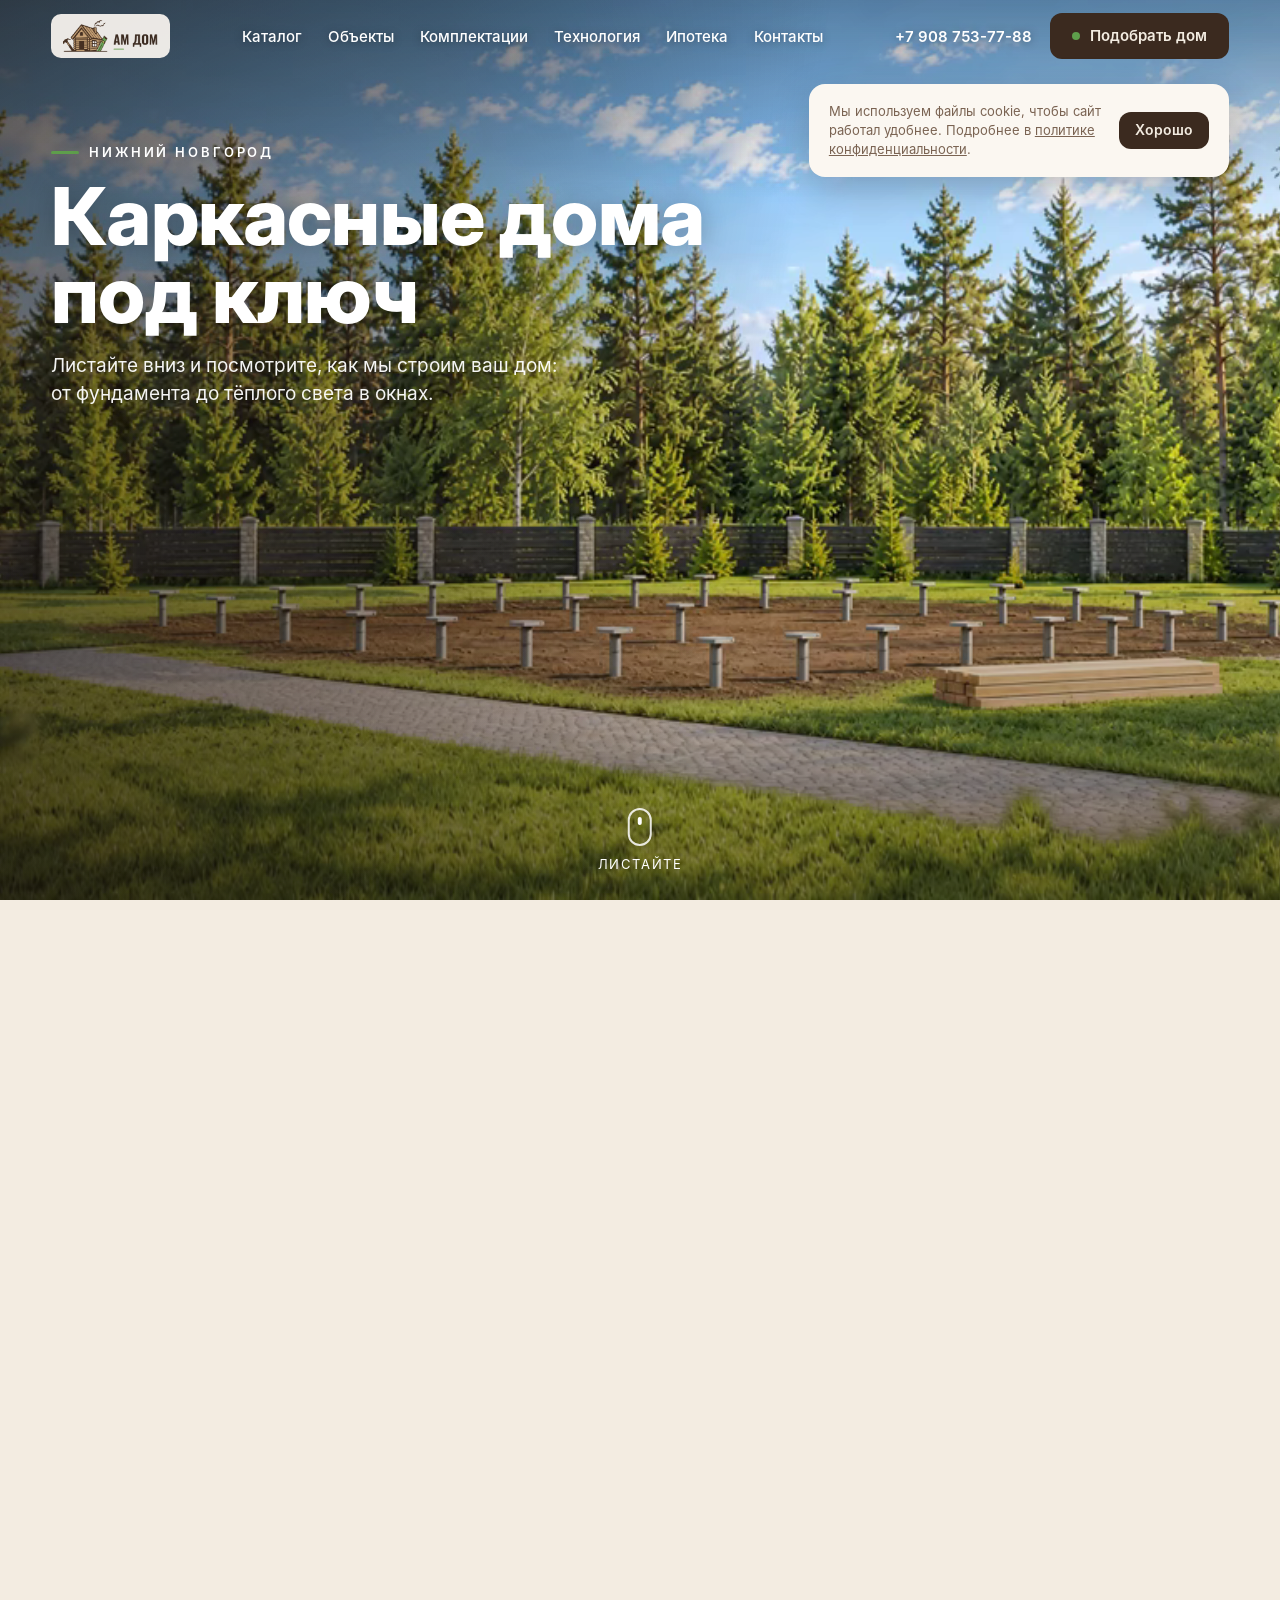
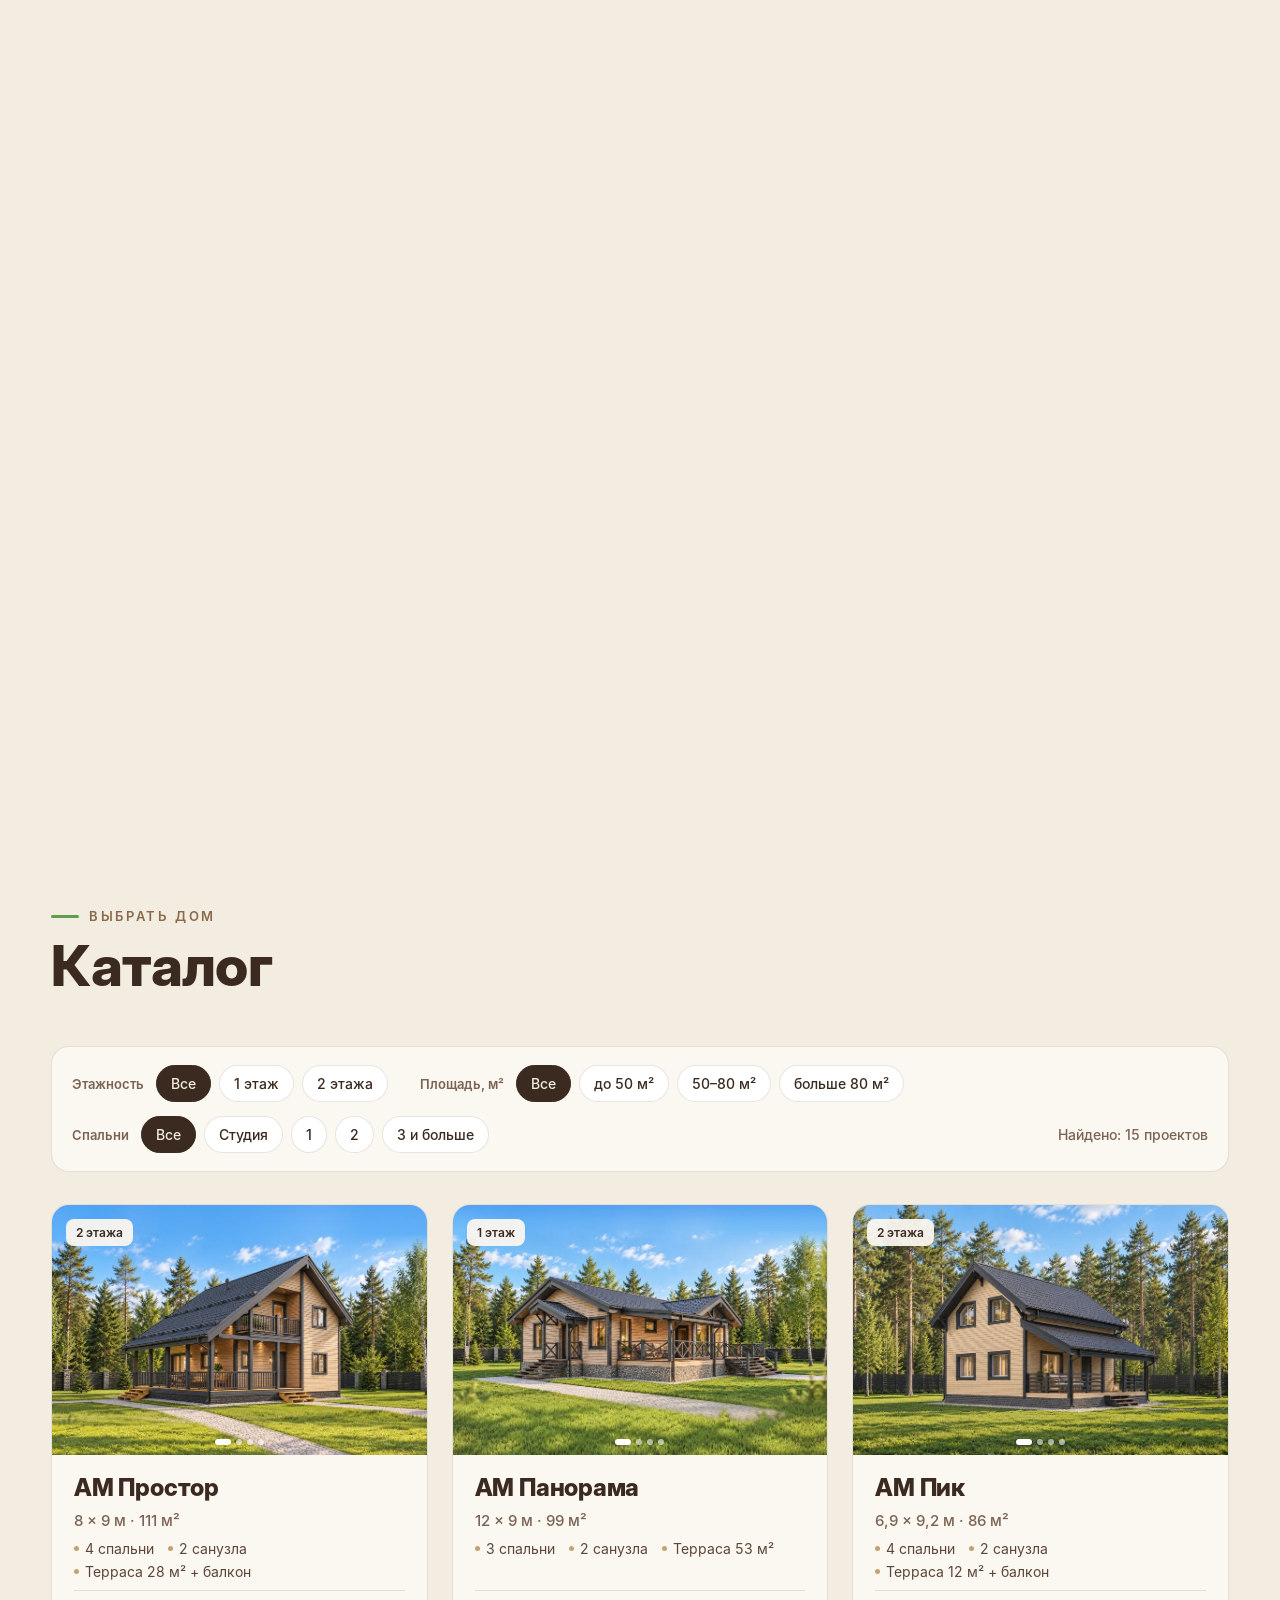
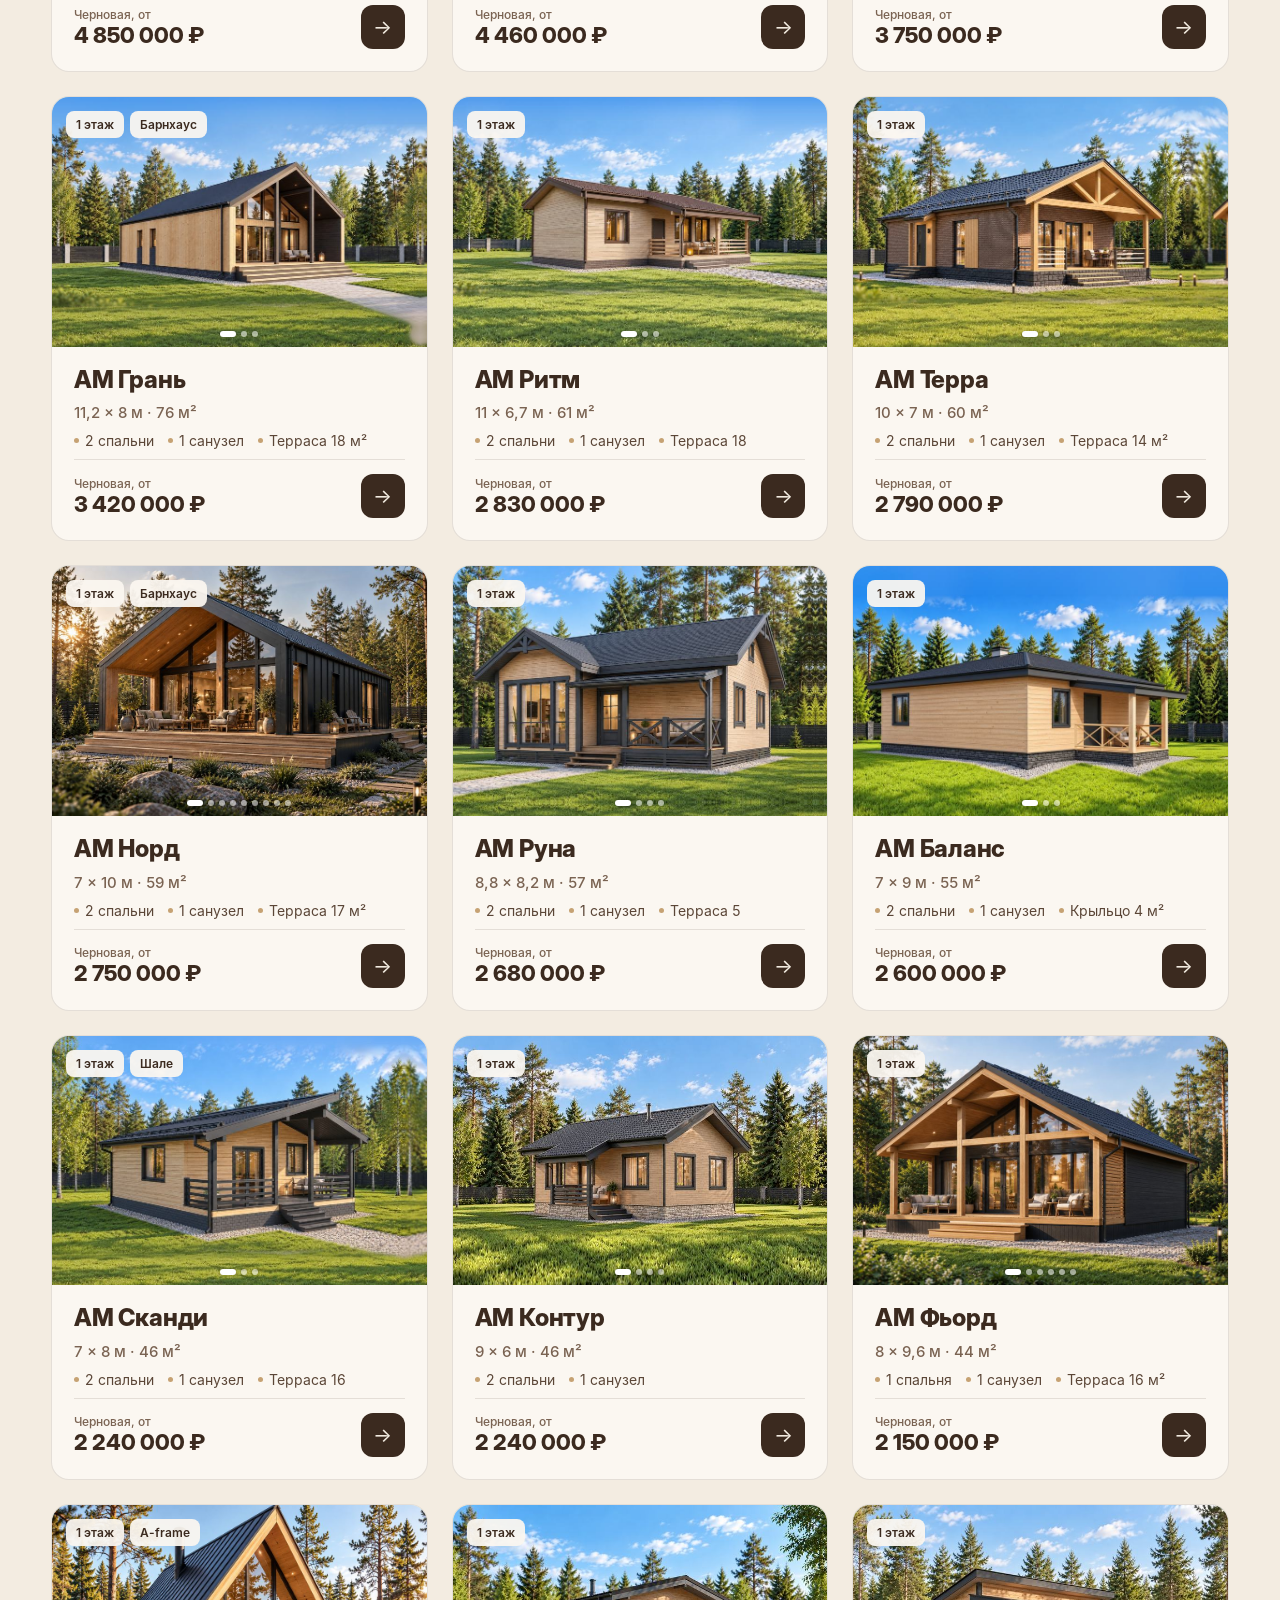
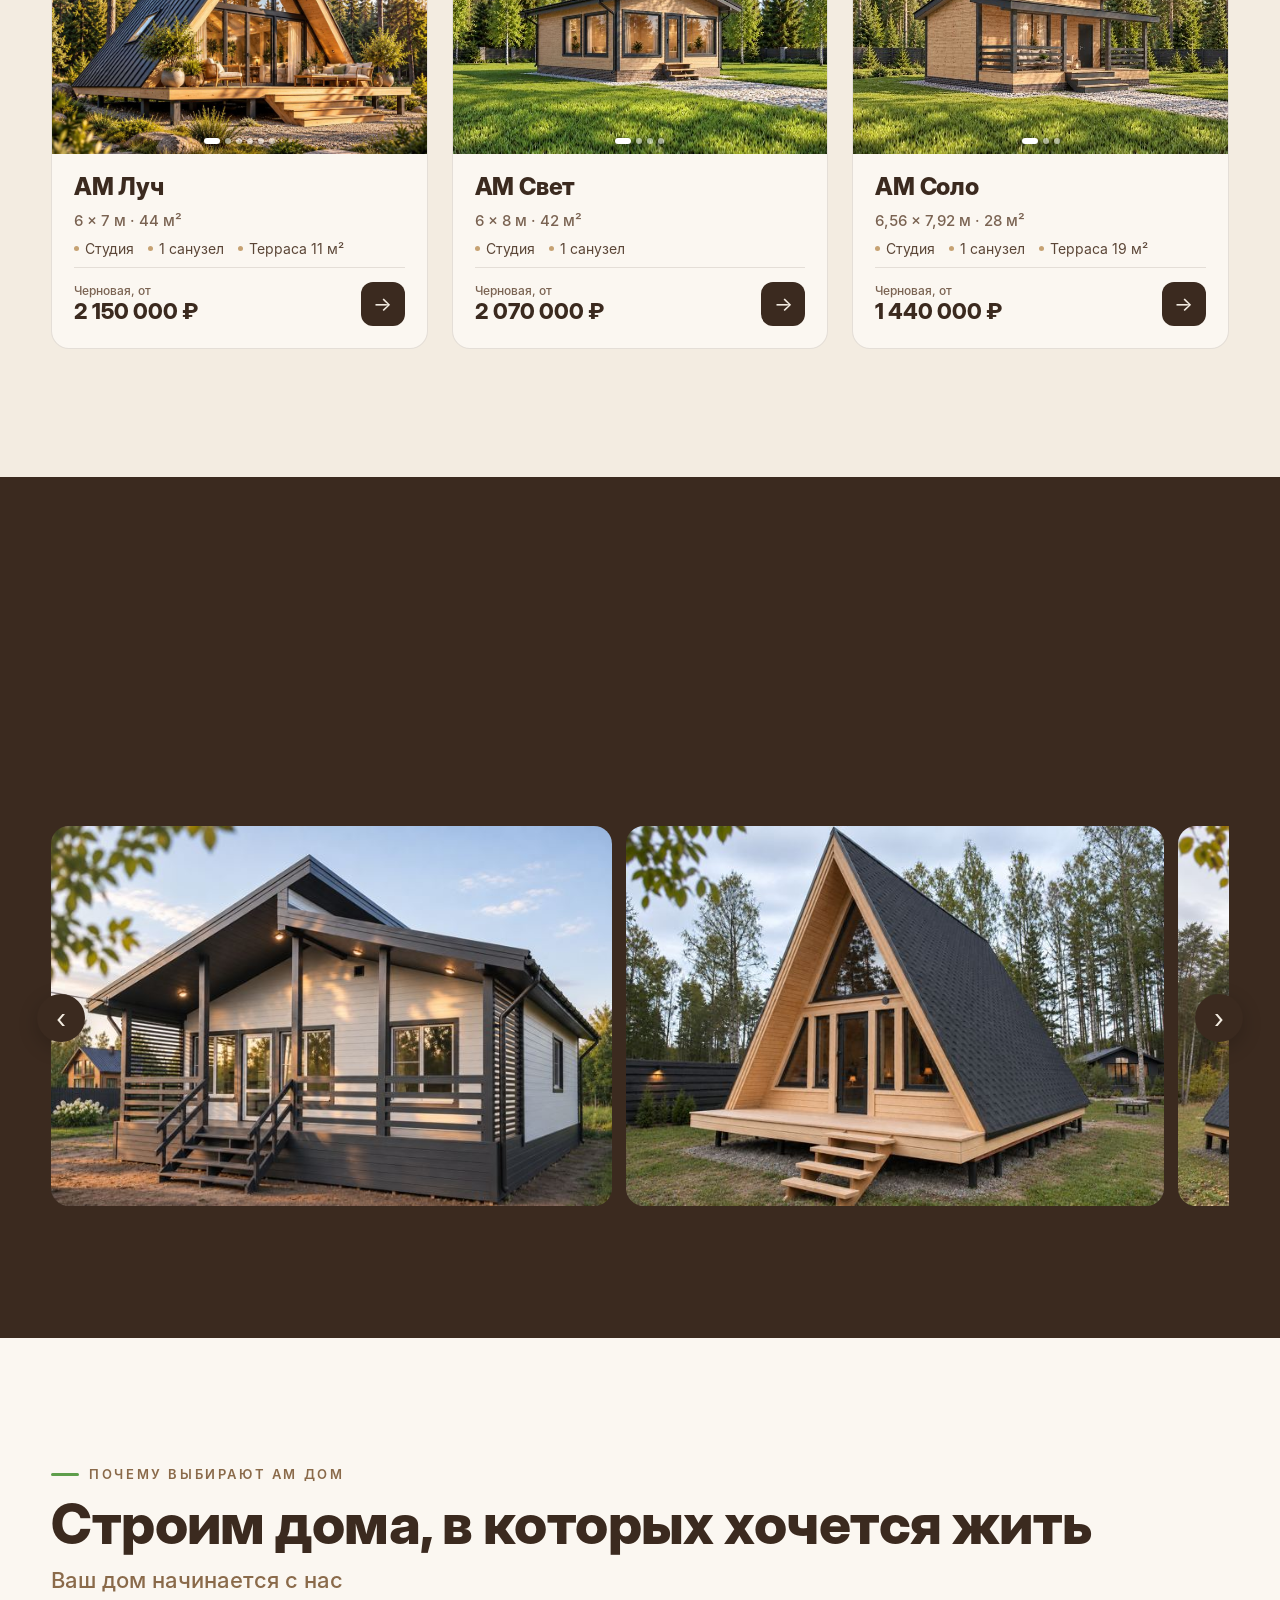
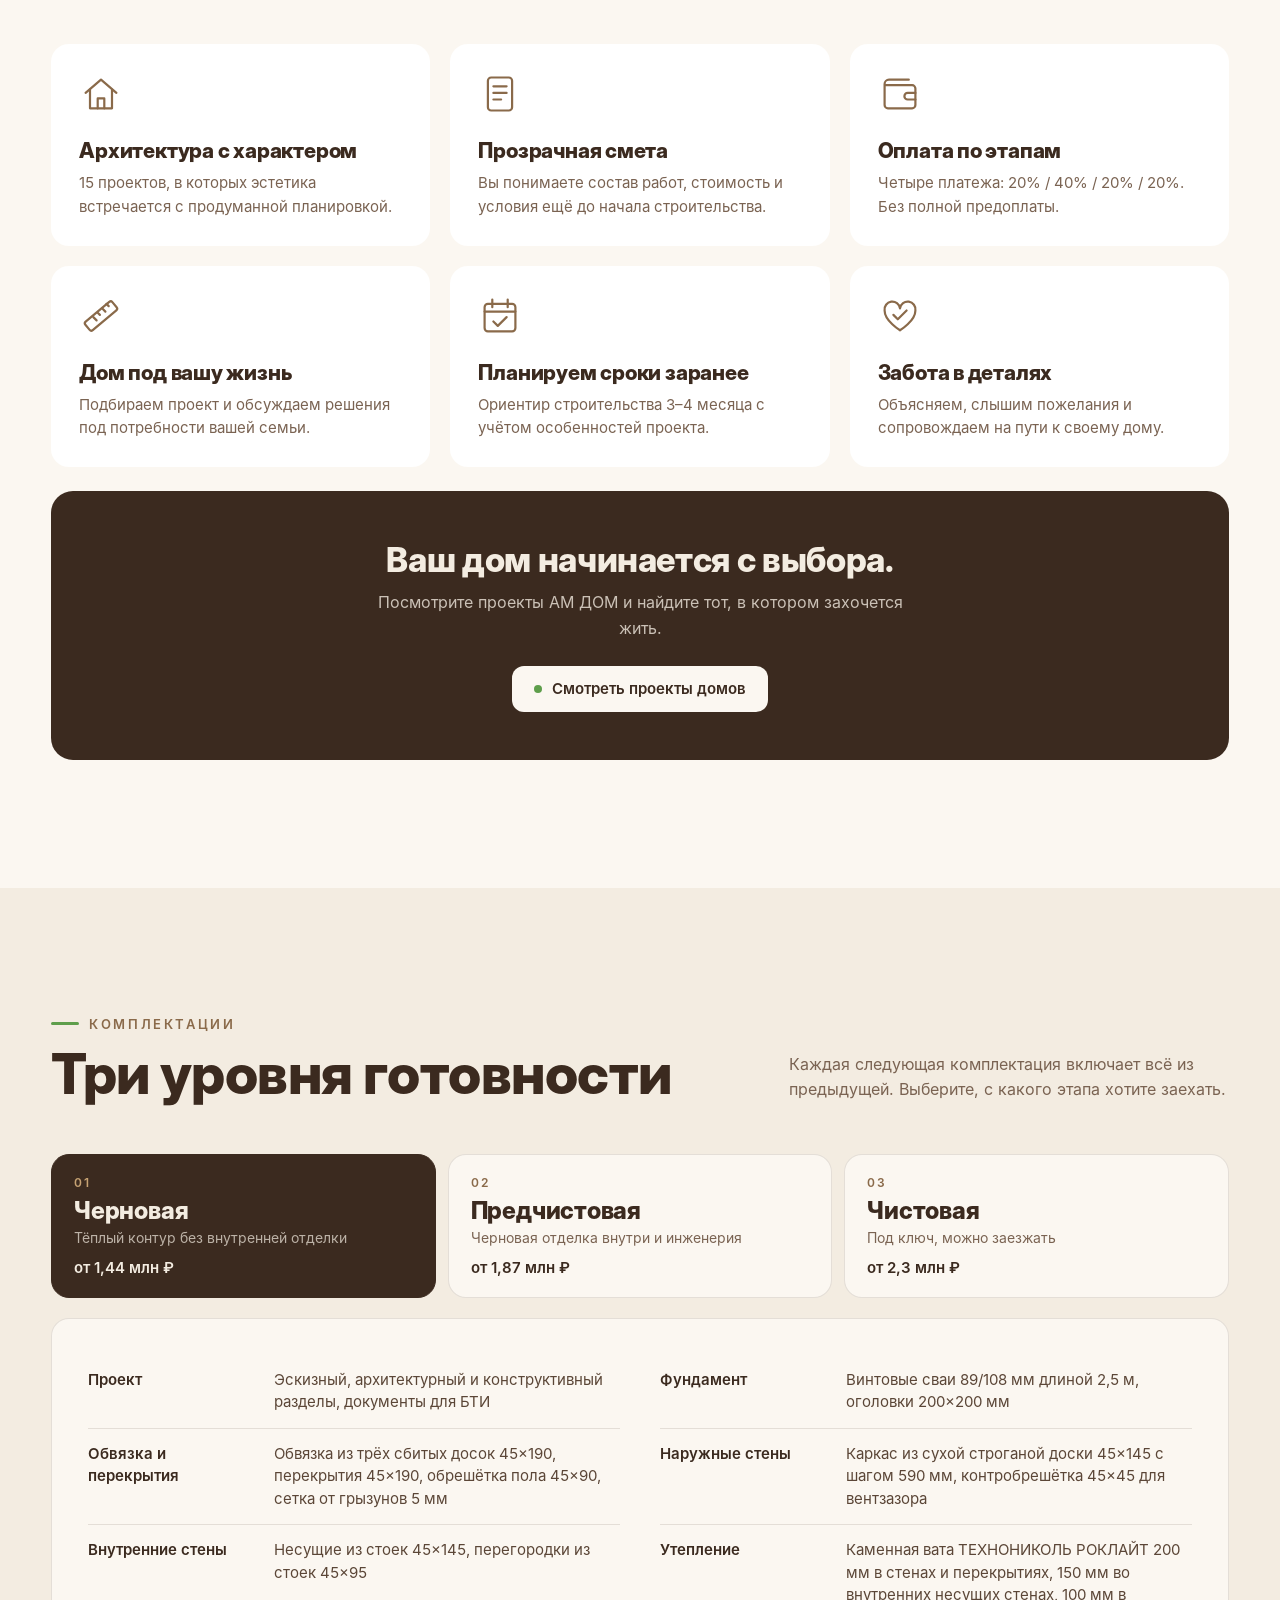
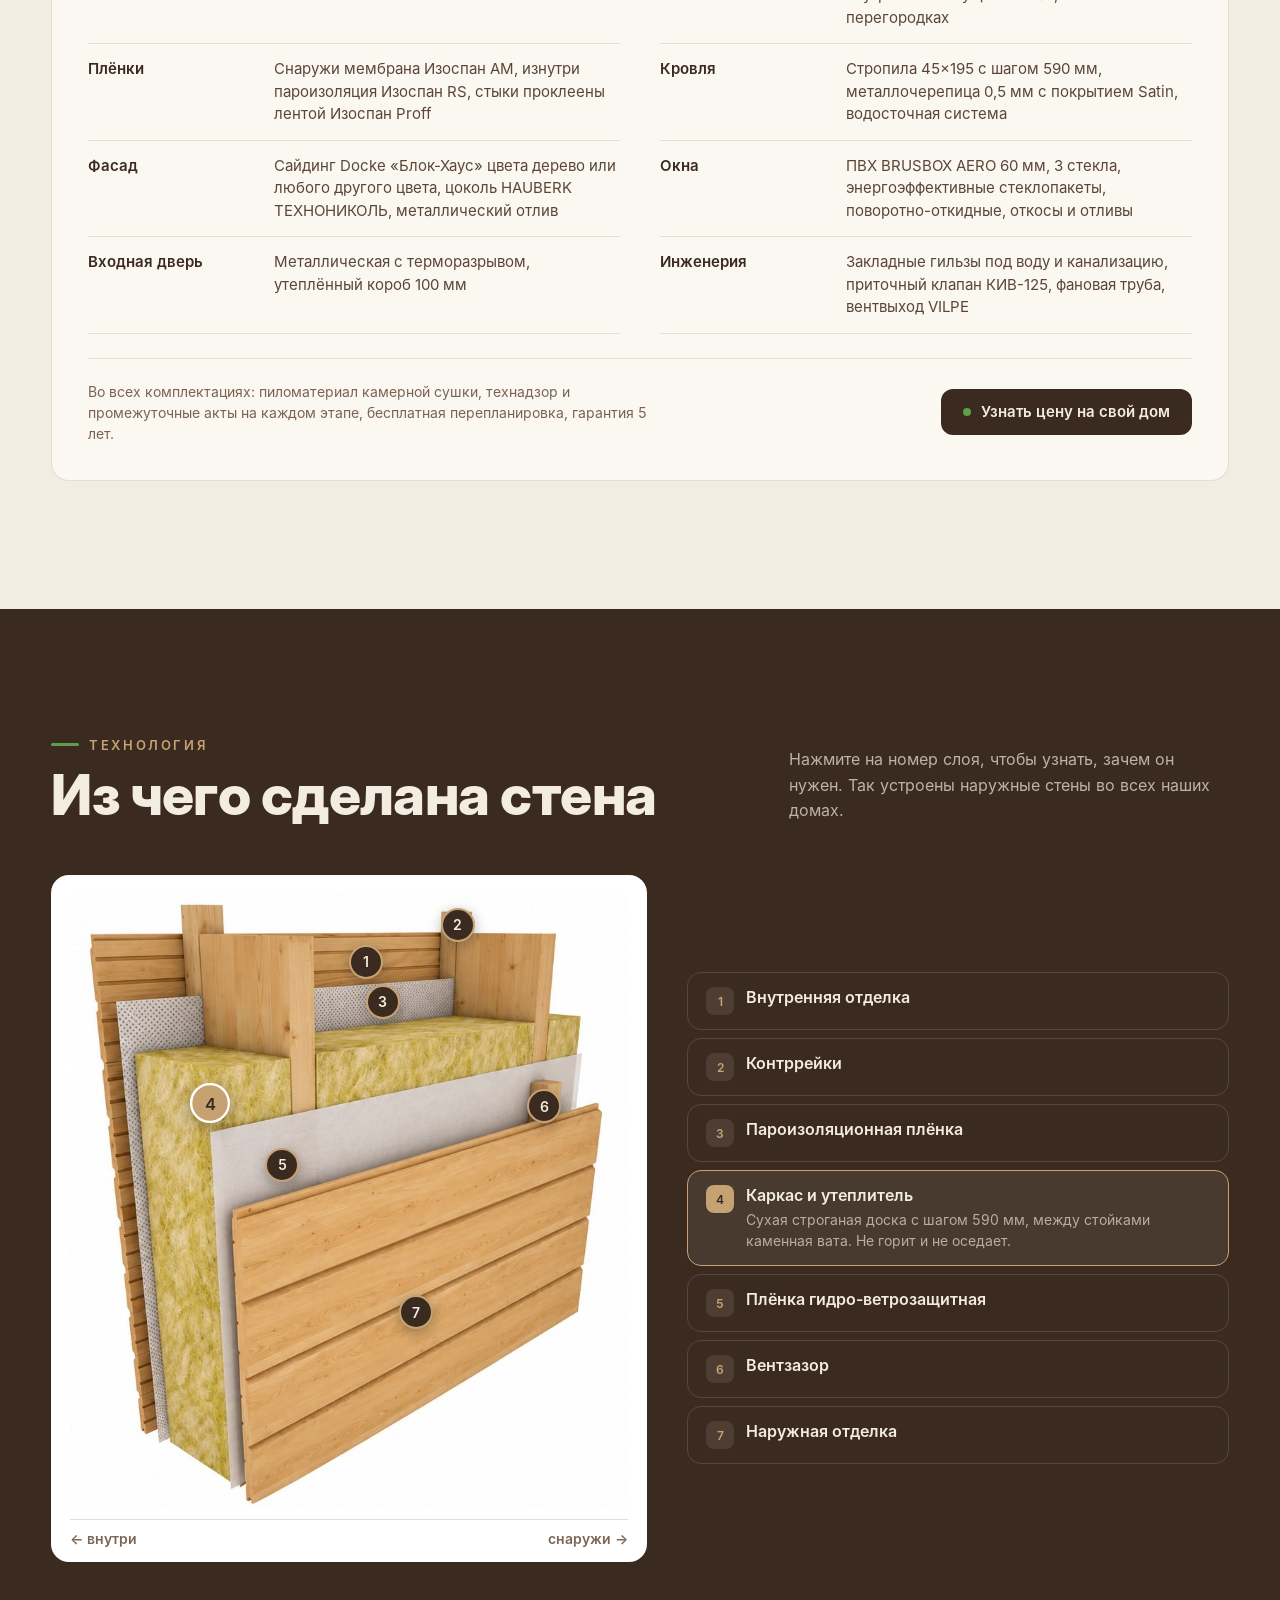
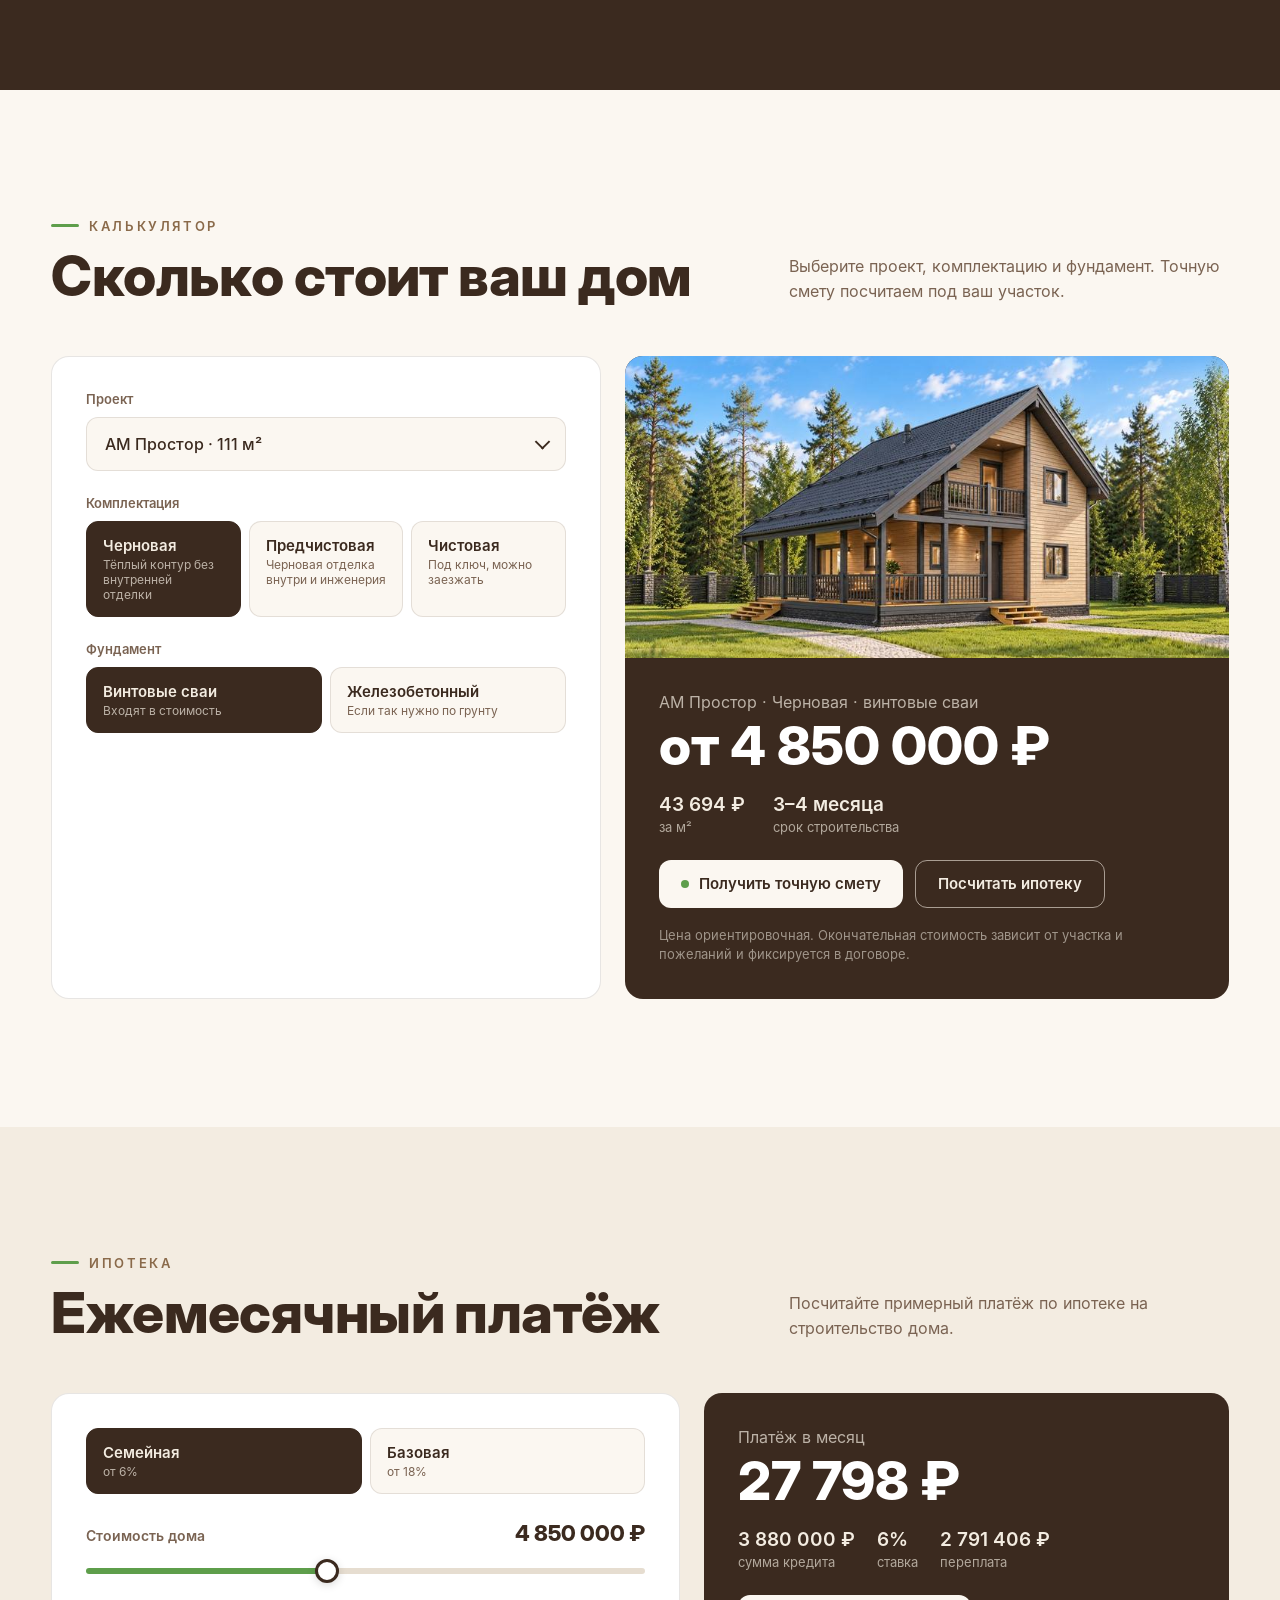
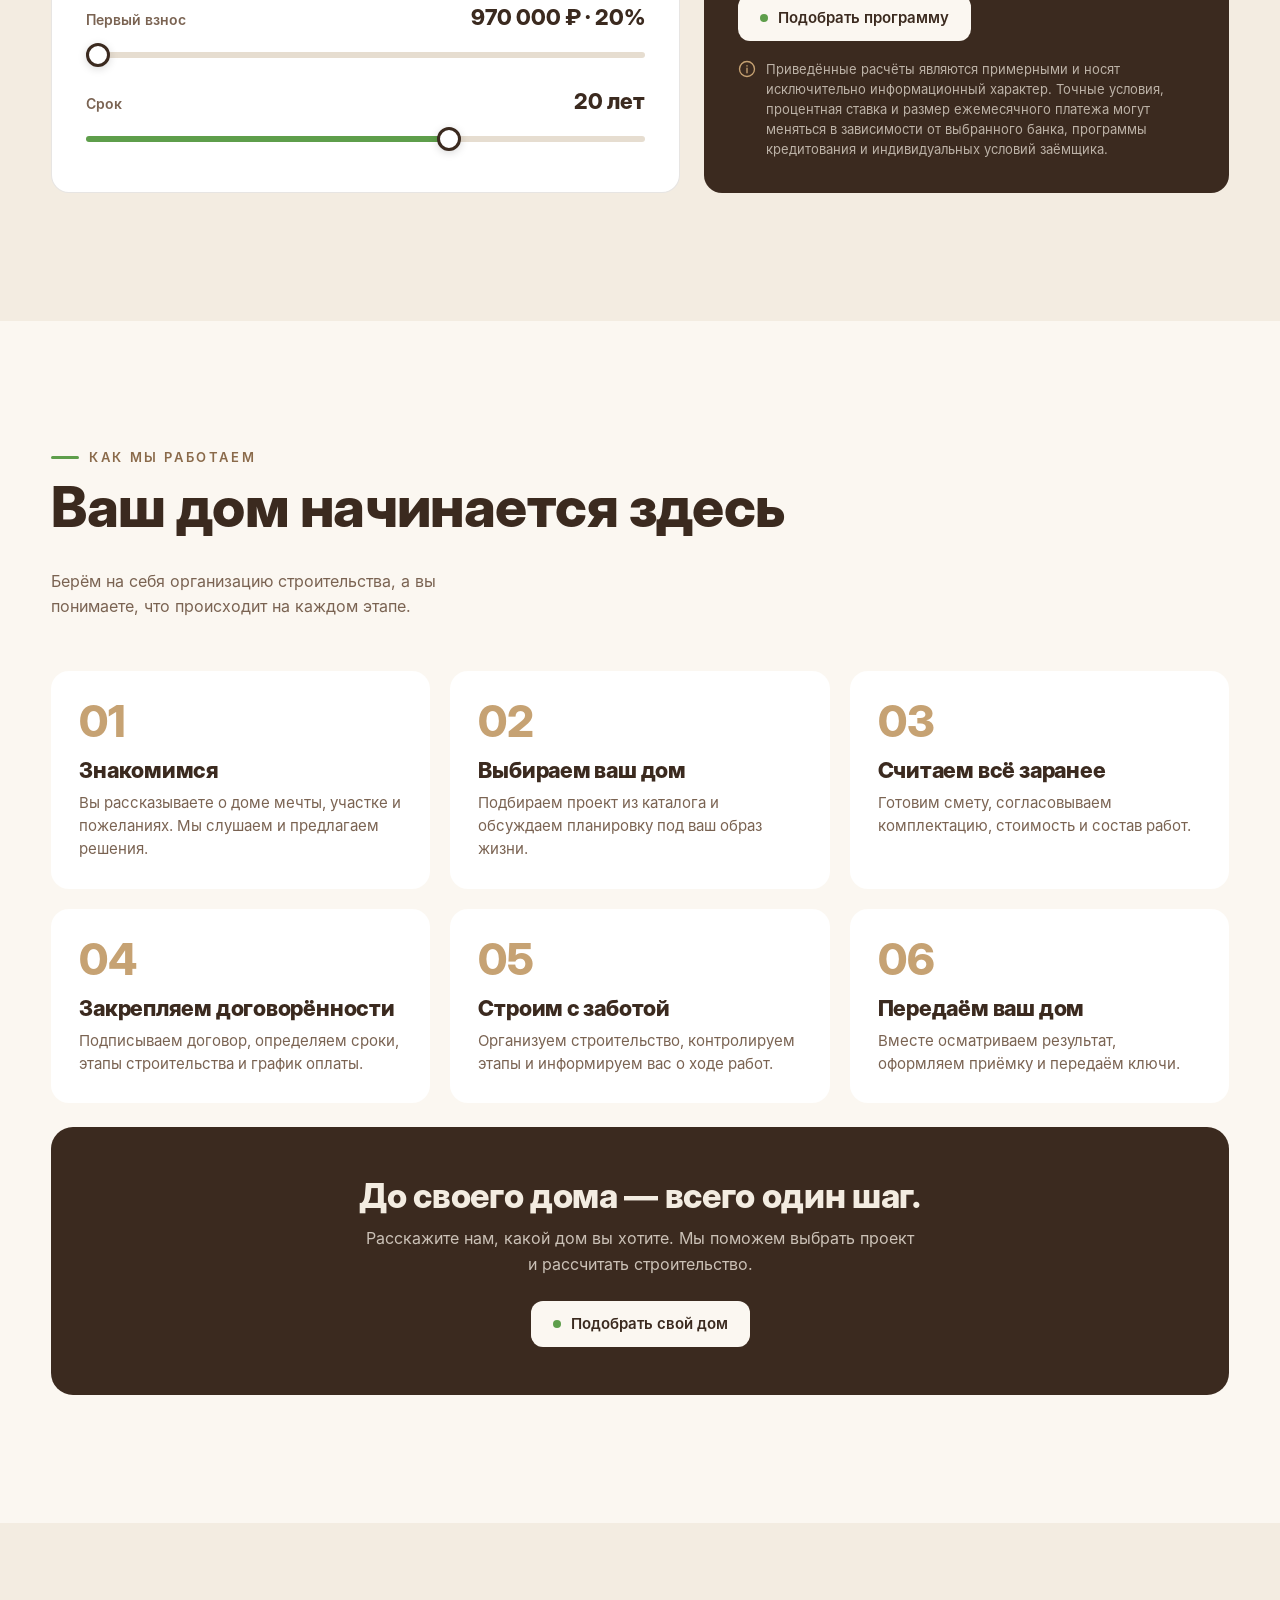
==== commit 2e0682bf: "Mortgage disclaimer text, more visible area info icon Co-Authored-By: Claude Opus 5.5 <noreply@anthr" ====
--- a/index.html
+++ b/index.html
@@ -13,7 +13,7 @@
 <meta property="og:image" content="media/poster.jpg">
 <link rel="icon" type="image/png" href="media/favicon.png">
 <link rel="preload" href="fonts/InterDisplay-ExtraBold.woff" as="font" type="font/woff" crossorigin>
-<link rel="stylesheet" href="css/style.css?v=8">
+<link rel="stylesheet" href="css/style.css?v=9">
 </head>
 <body>
 
@@ -285,7 +285,7 @@
           <div><b id="m-over"></b><span>переплата</span></div>
         </div>
         <button class="btn light" id="m-lead"><span class="dot"></span>Подобрать программу</button>
-        <p class="mnote"><svg viewBox="0 0 24 24" aria-hidden="true"><circle cx="12" cy="12" r="10"/><path d="M12 11v6M12 7.5v.5"/></svg><span>Расчёт носит информационный характер и не является публичной офертой. Точная ставка, сумма кредита и размер платежа зависят от условий банка и определяются после одобрения заявки. Оставьте заявку, и мы подберём подходящую программу.</span></p>
+        <p class="mnote"><svg viewBox="0 0 24 24" aria-hidden="true"><circle cx="12" cy="12" r="10"/><path d="M12 11v6M12 7.5v.5"/></svg><span>Приведённые расчёты являются примерными и носят исключительно информационный характер. Точные условия, процентная ставка и размер ежемесячного платежа могут меняться в зависимости от выбранного банка, программы кредитования и индивидуальных условий заёмщика.</span></p>
       </div>
     </div>
   </div>
--- a/css/style.css
+++ b/css/style.css
@@ -202,8 +202,8 @@
 .kv b{display:block;font-family:'Inter Display';font-weight:800;font-size:20px}
 .kv span{font-size:12px;color:var(--muted)}
 .kv .kv-area{position:relative}
-.inf{display:inline-grid;place-items:center;width:16px;height:16px;border-radius:50%;border:1.3px solid var(--muted);color:var(--muted);font:italic 700 10px/1 Georgia,serif;vertical-align:-3px;margin-left:3px;cursor:pointer;transition:all .2s}
-.inf:hover,.kv-area.open .inf{background:var(--kofe);border-color:var(--kofe);color:#fff}
+.inf{display:inline-grid;place-items:center;width:20px;height:20px;border-radius:50%;background:var(--green);color:#fff;font:italic 700 12px/1 Georgia,serif;vertical-align:-5px;margin-left:5px;cursor:pointer;box-shadow:0 0 0 3px rgba(94,158,75,.2);transition:all .2s}
+.inf:hover,.kv-area.open .inf{background:var(--kofe);box-shadow:0 0 0 3px rgba(59,42,31,.15)}
 .kv .tip{position:absolute;left:0;top:calc(100% + 8px);z-index:5;width:340px;max-width:calc(100vw - 64px);background:#fff;border:1px solid var(--line);border-radius:12px;padding:14px 16px;font-size:13px;line-height:1.5;color:#4a382b;box-shadow:0 16px 40px rgba(59,42,31,.18);opacity:0;visibility:hidden;transform:translateY(-4px);transition:all .2s}
 .kv-area.open .tip{opacity:1;visibility:visible;transform:none}
 @media (hover:hover){.kv-area:has(.inf:hover) .tip{opacity:1;visibility:visible;transform:none}}
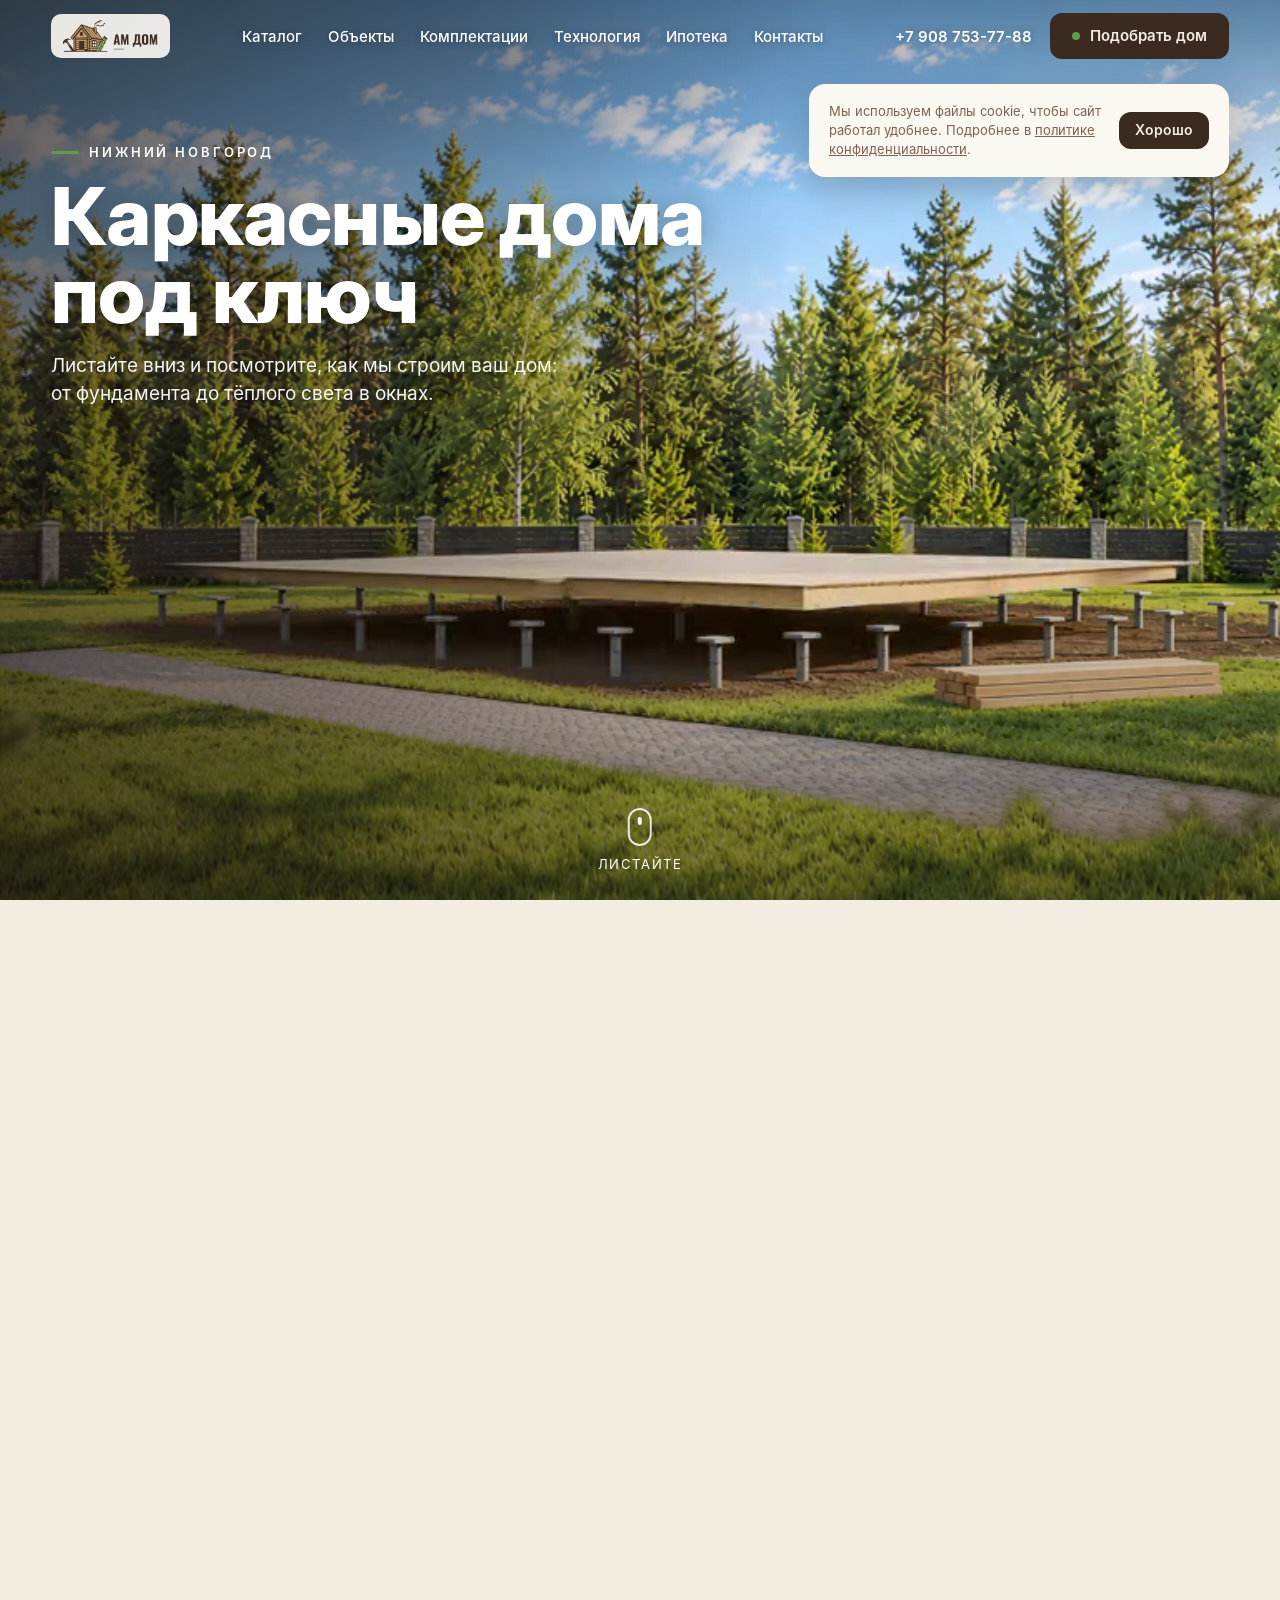
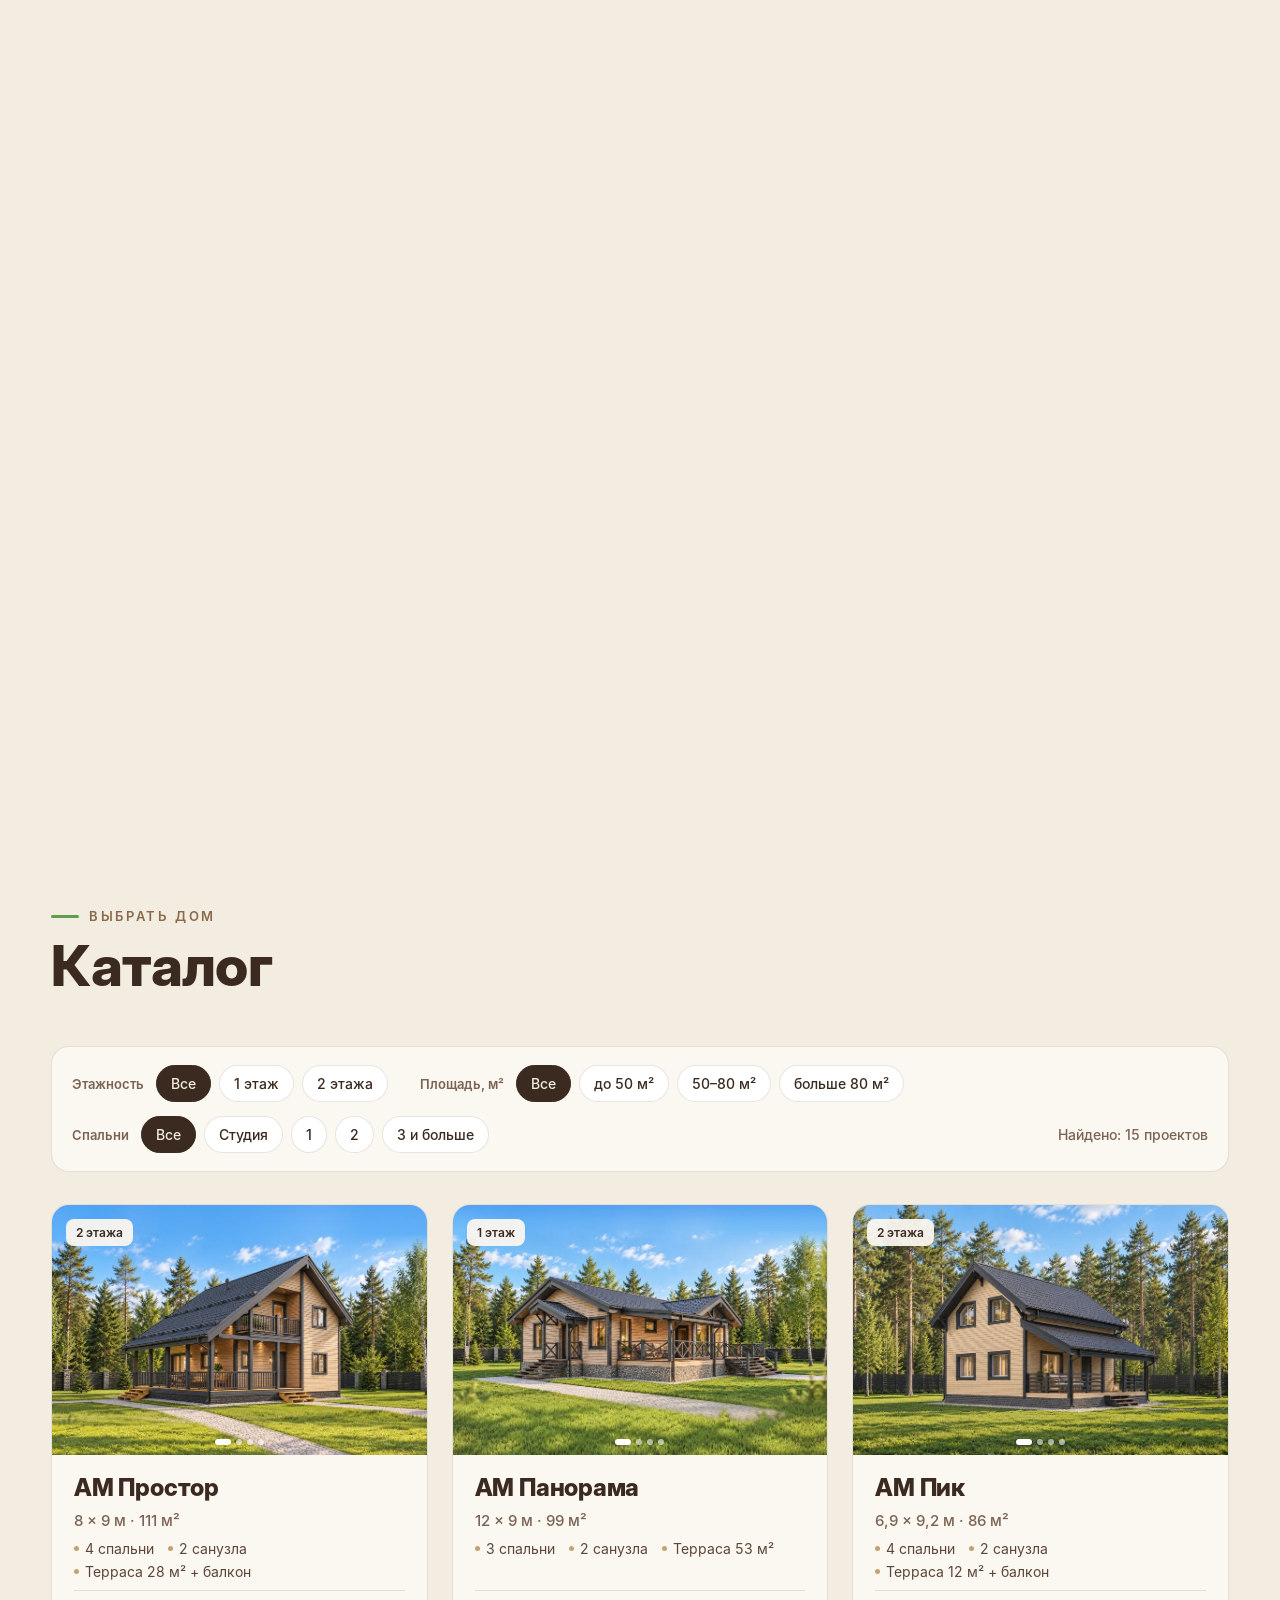
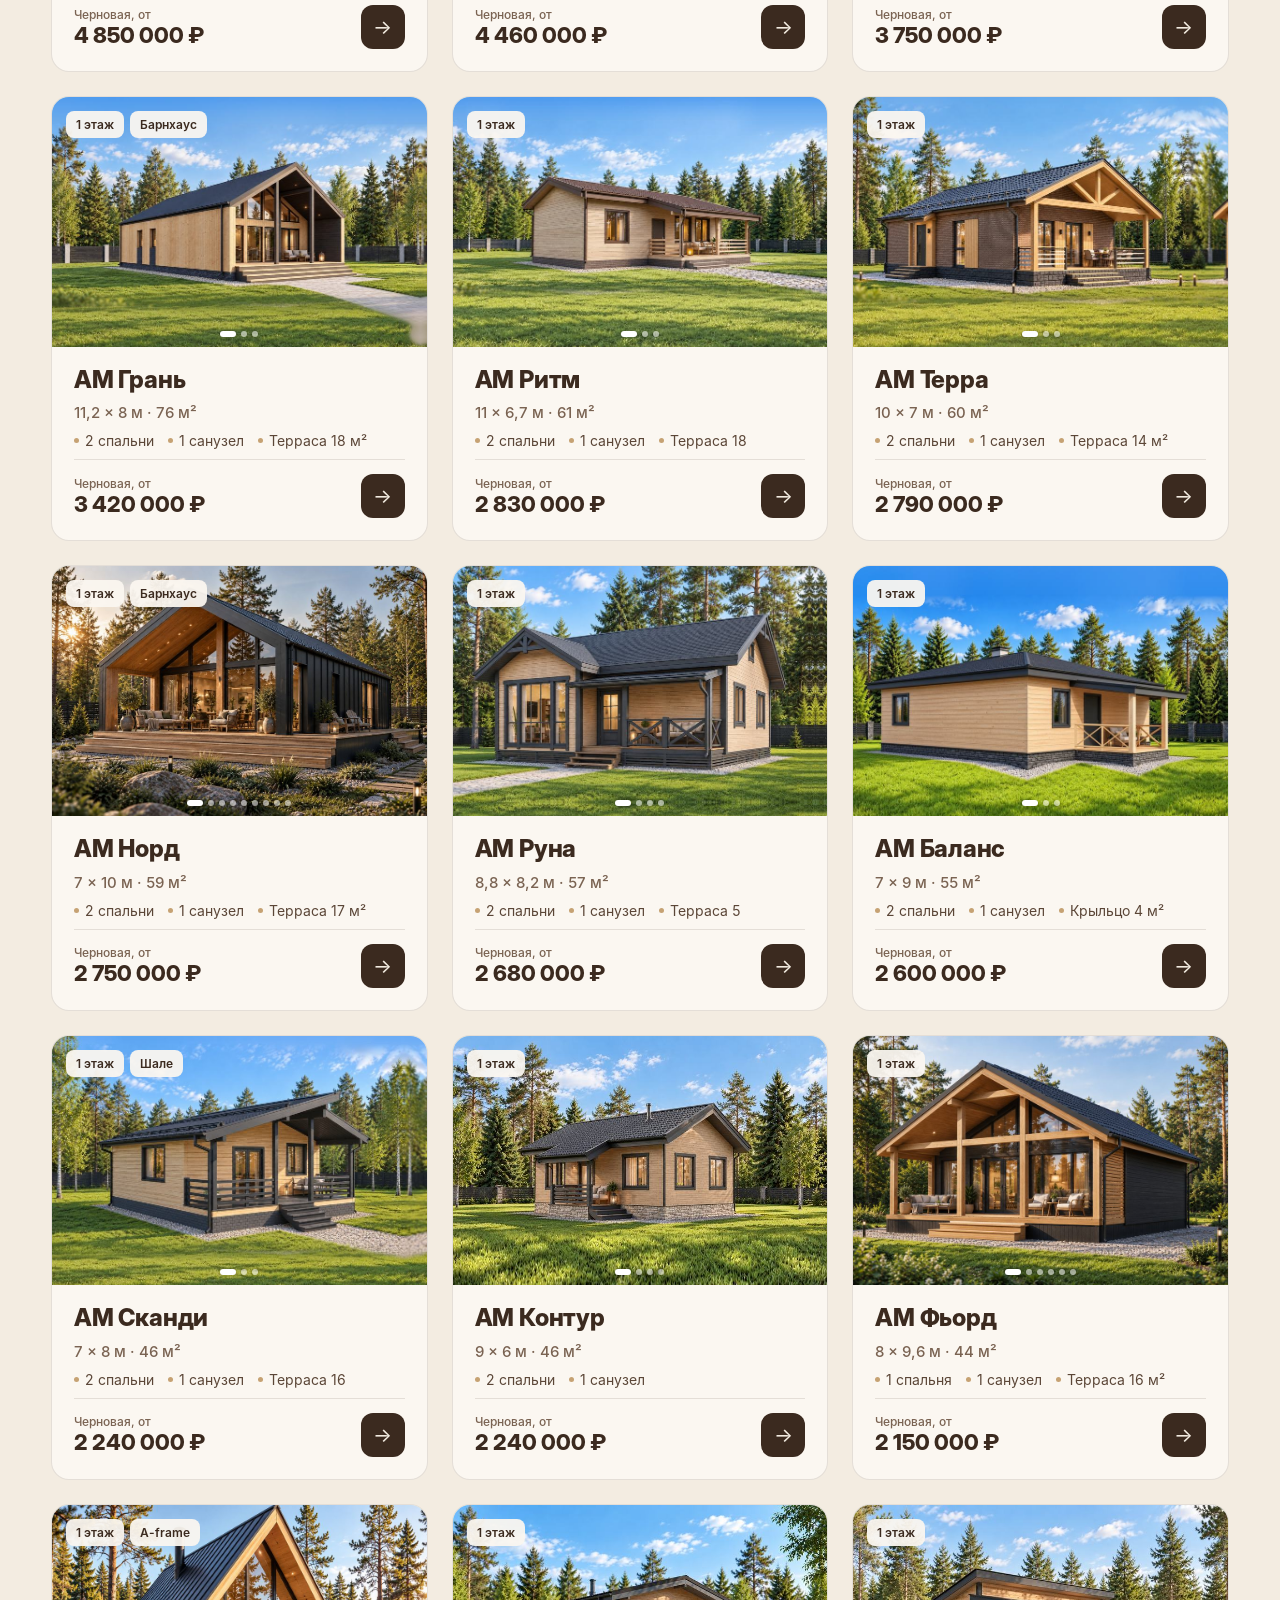
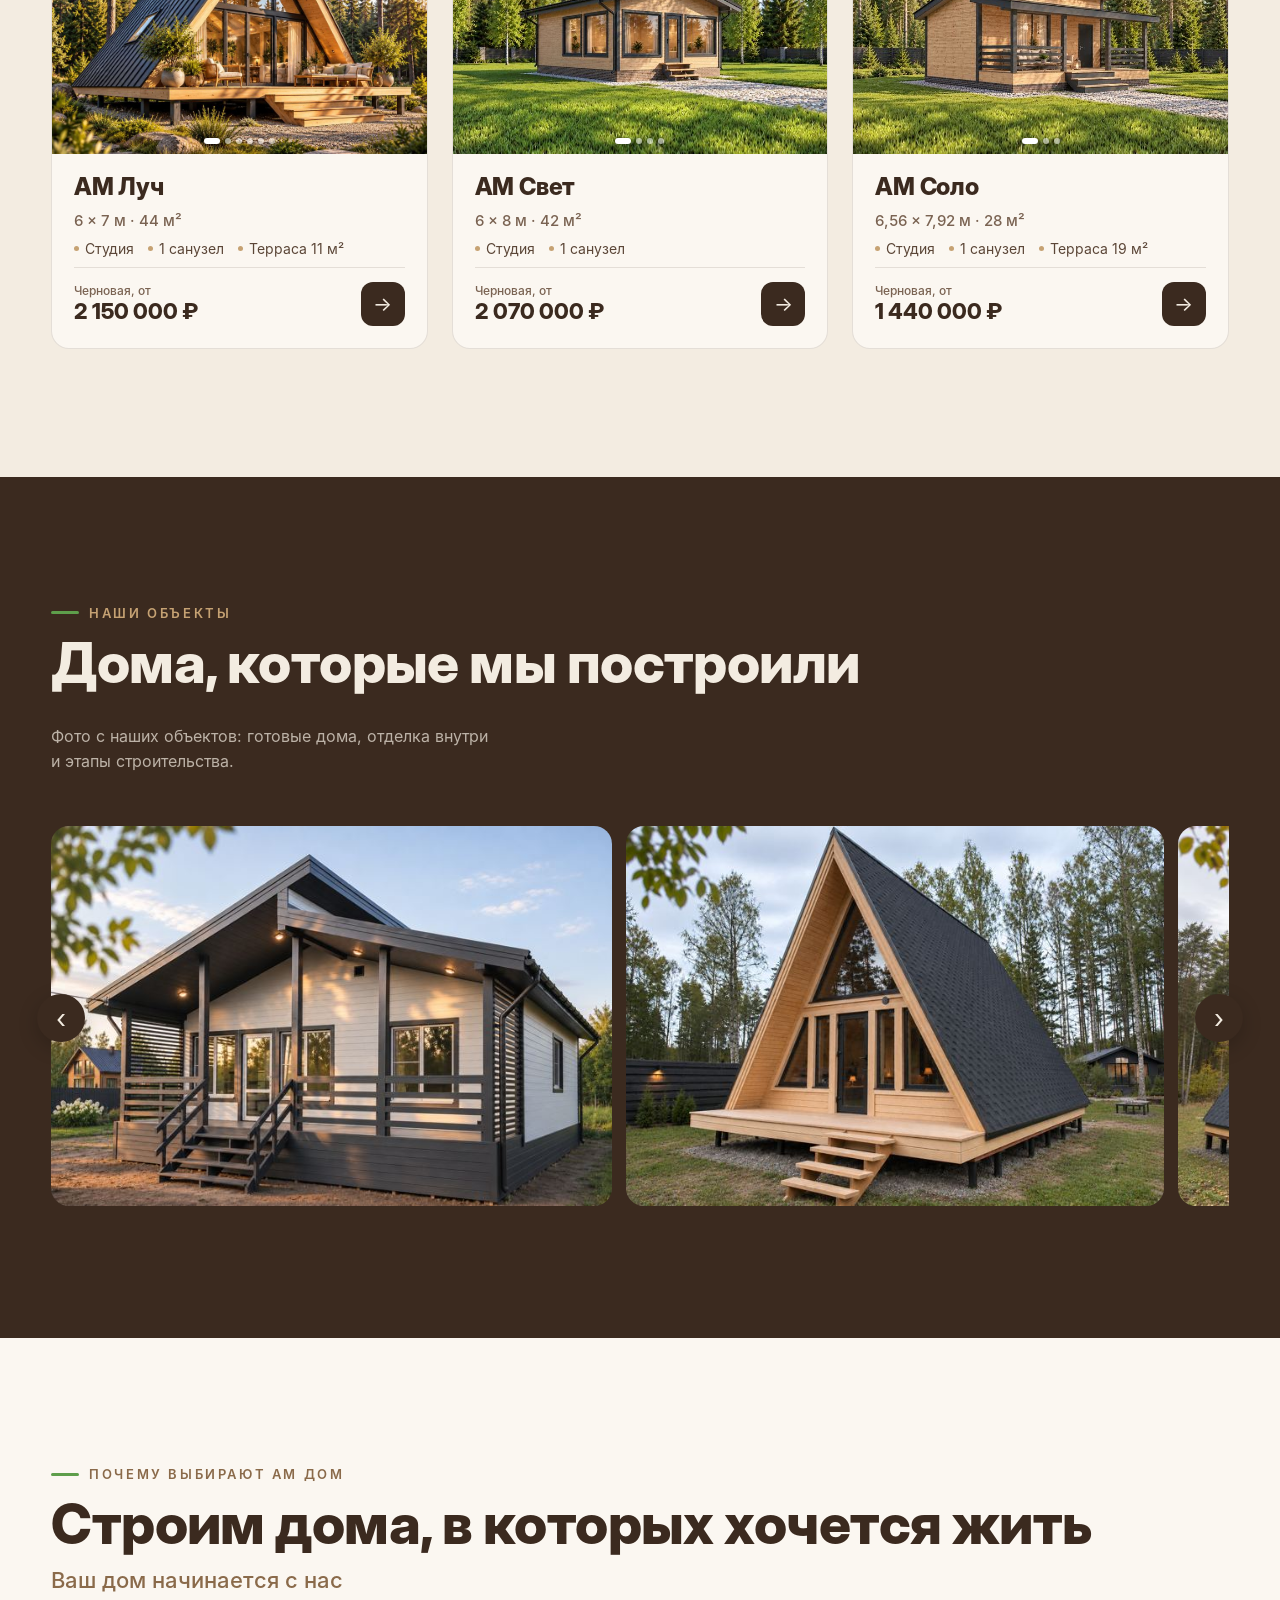
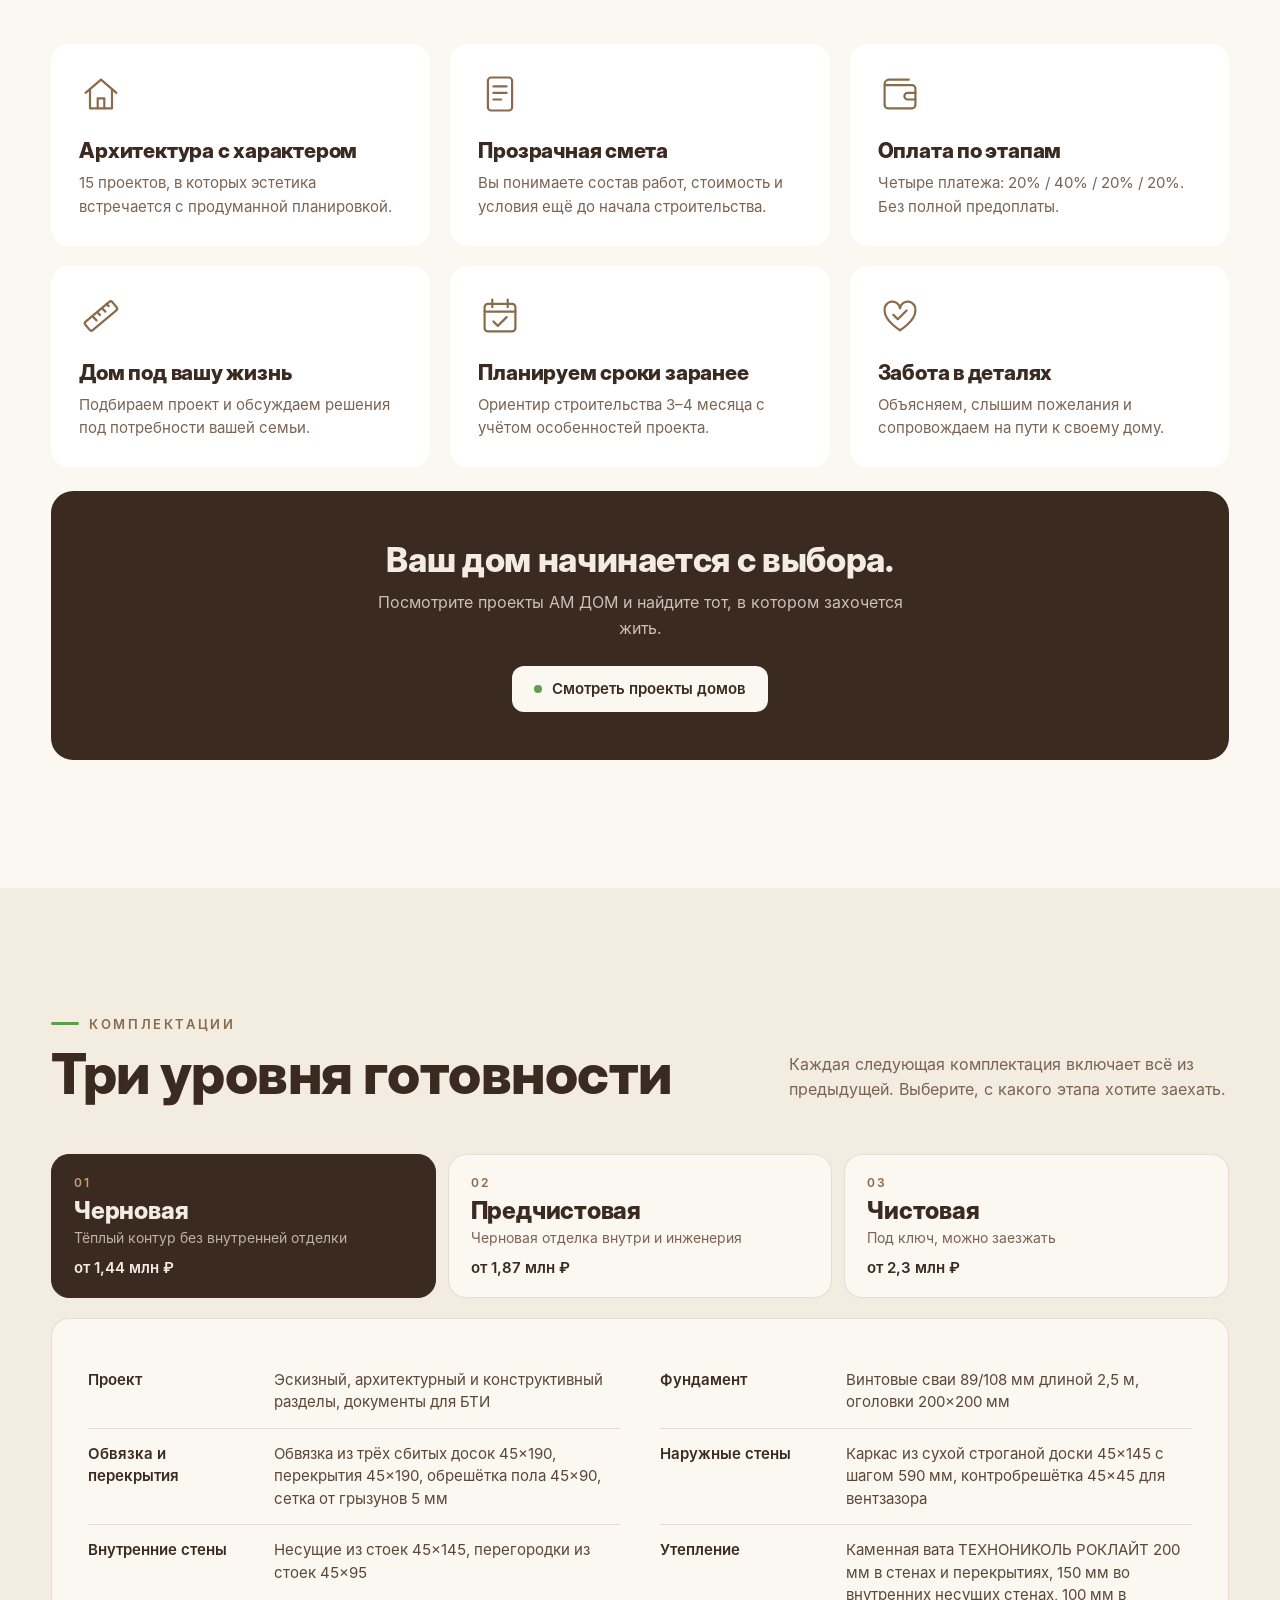
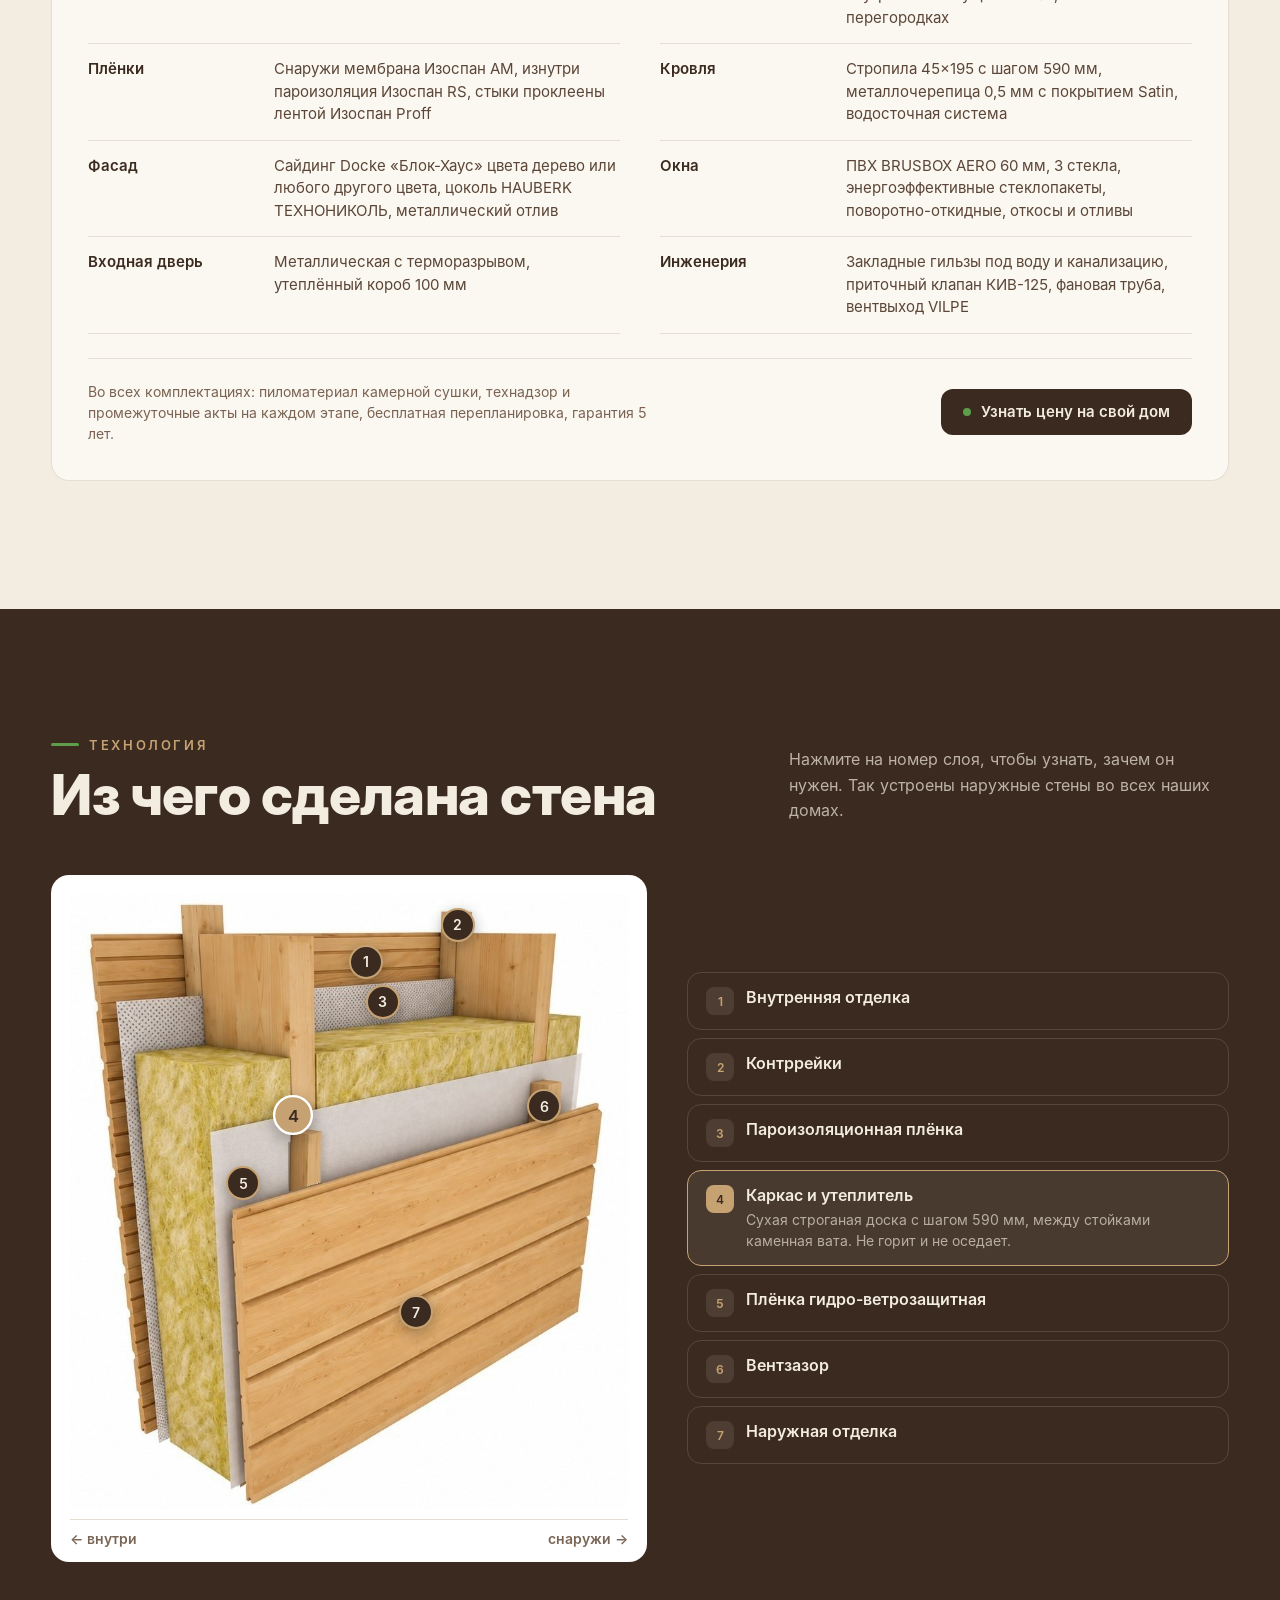
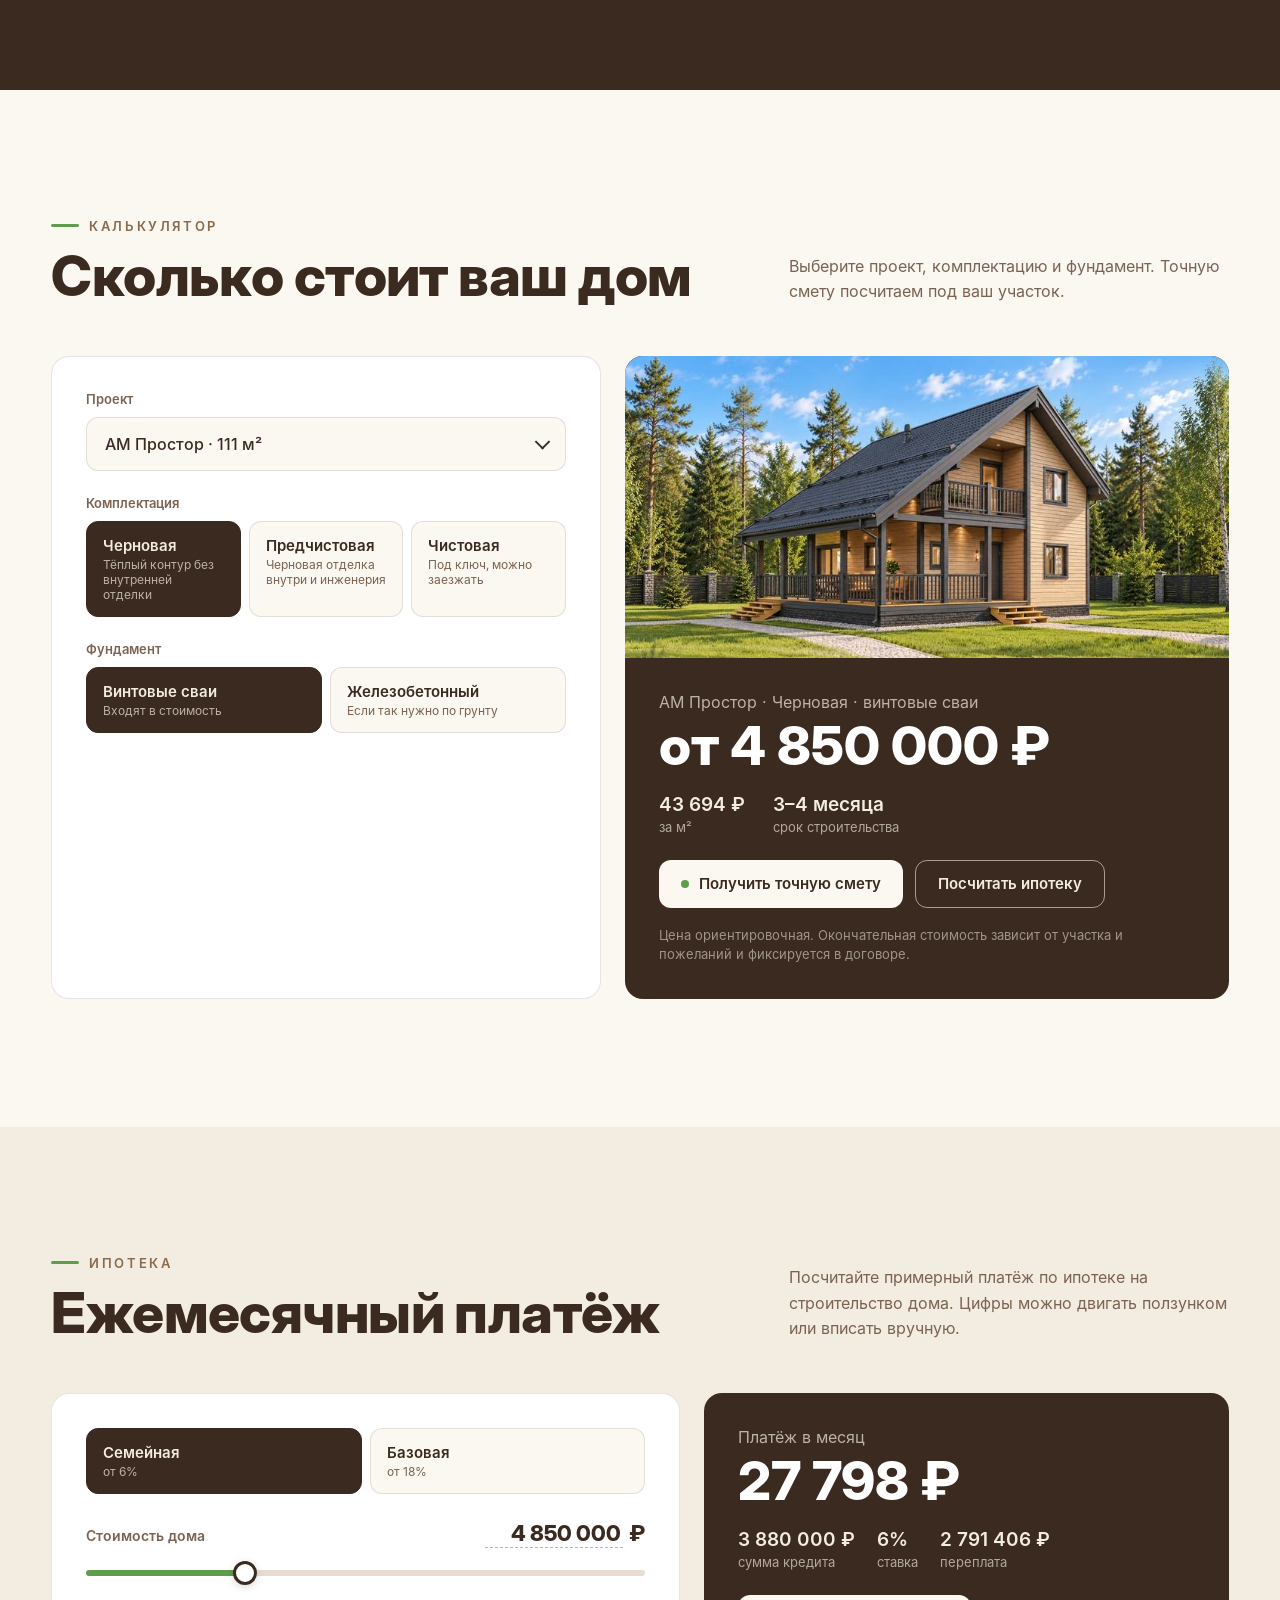
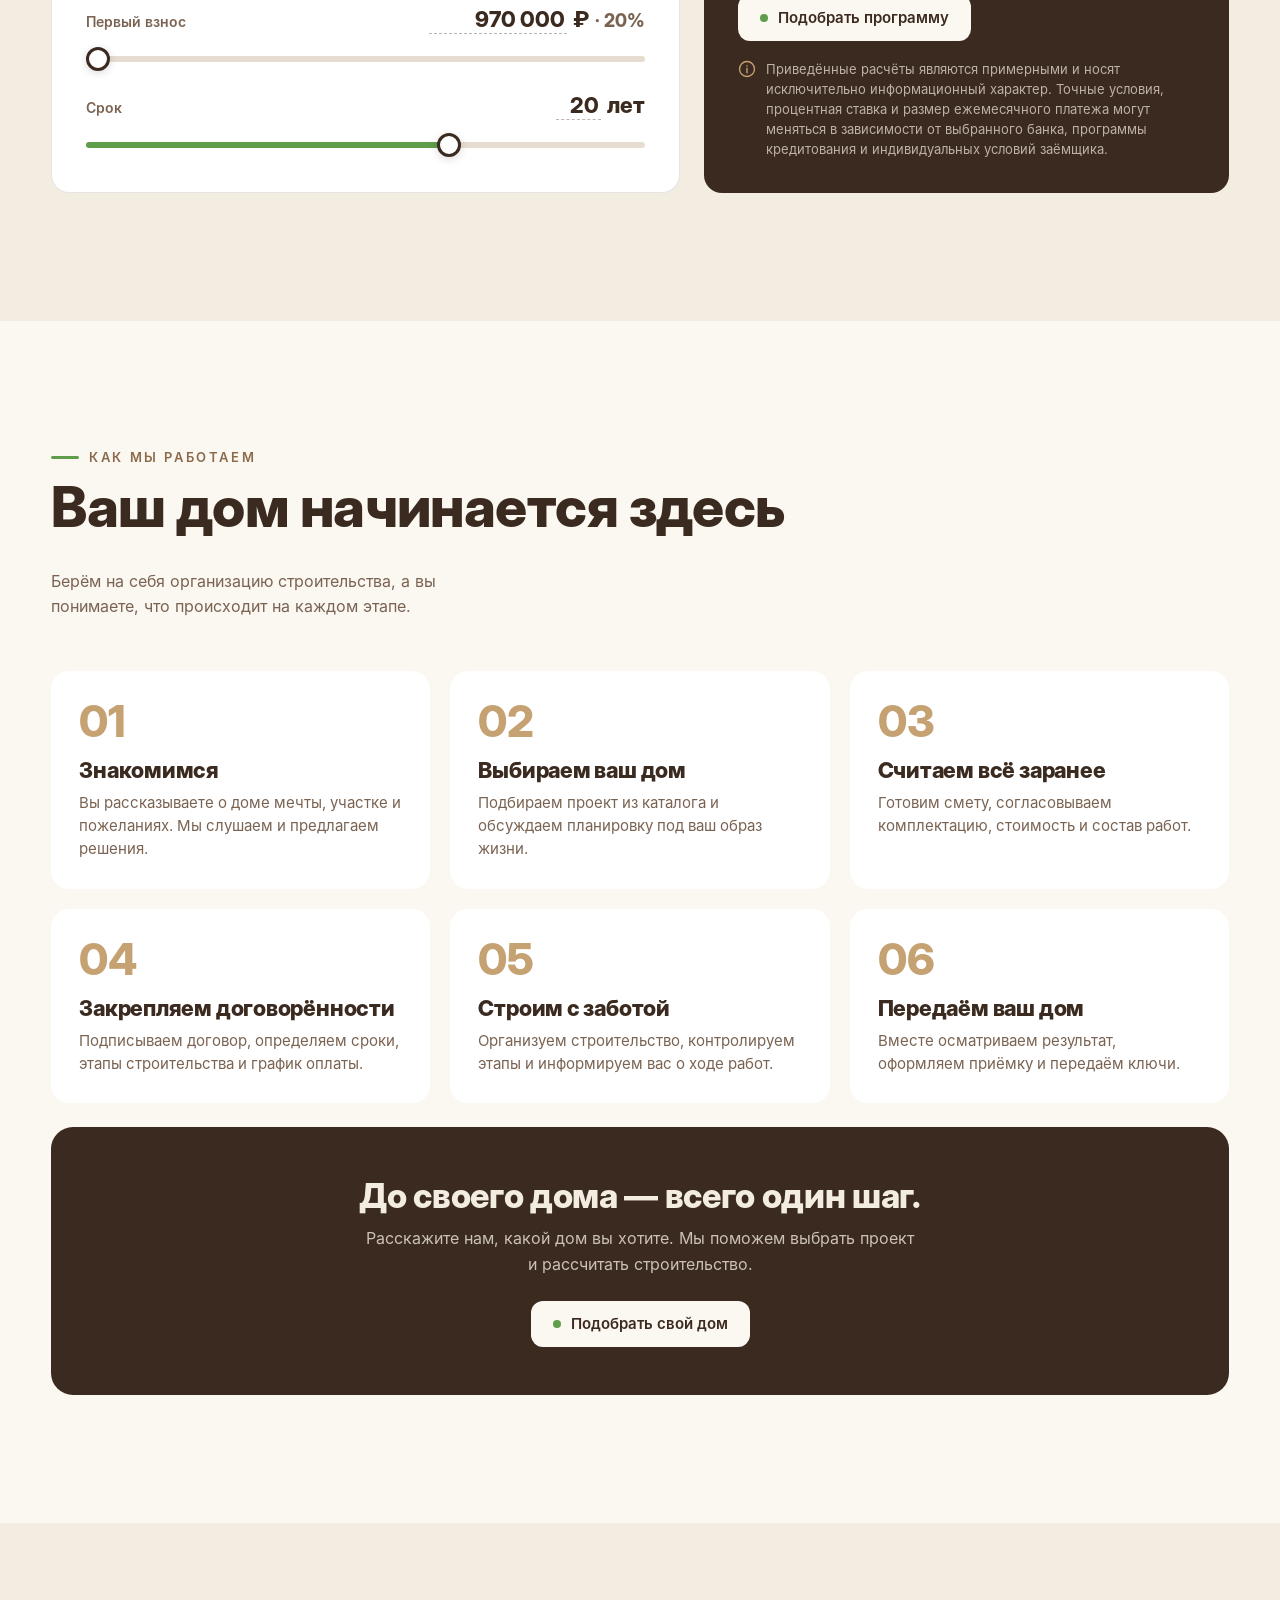
==== commit fdad8ec0: "Reviews carousel, editable mortgage inputs, hours and map in contacts, MAX/VK links Co-Authored-By: " ====
--- a/index.html
+++ b/index.html
@@ -13,7 +13,7 @@
 <meta property="og:image" content="media/poster.jpg">
 <link rel="icon" type="image/png" href="media/favicon.png">
 <link rel="preload" href="fonts/InterDisplay-ExtraBold.woff" as="font" type="font/woff" crossorigin>
-<link rel="stylesheet" href="css/style.css?v=9">
+<link rel="stylesheet" href="css/style.css?v=12">
 </head>
 <body>
 
@@ -258,21 +258,21 @@
         <div class="eyebrow">Ипотека</div>
         <h2>Ежемесячный платёж</h2>
       </div>
-      <p>Посчитайте примерный платёж по ипотеке на строительство дома.</p>
+      <p>Посчитайте примерный платёж по ипотеке на строительство дома. Цифры можно двигать ползунком или вписать вручную.</p>
     </div>
     <div class="mort">
       <div class="mort-form">
         <div class="seg" id="m-prog"></div>
         <div class="rng">
-          <div class="rng-top"><label for="m-sum">Стоимость дома</label><output id="m-sum-o"></output></div>
-          <input type="range" id="m-sum" min="1000000" max="10000000" step="10000">
+          <div class="rng-top"><label for="m-sum-o">Стоимость дома</label><span class="num"><input id="m-sum-o" class="ninp" inputmode="numeric" autocomplete="off"><i>₽</i></span></div>
+          <input type="range" id="m-sum" min="1000000" max="15000000" step="10000">
         </div>
         <div class="rng">
-          <div class="rng-top"><label for="m-down">Первый взнос</label><output id="m-down-o"></output></div>
-          <input type="range" id="m-down" min="20" max="90" step="1">
+          <div class="rng-top"><label for="m-down-o">Первый взнос</label><span class="num"><input id="m-down-o" class="ninp" inputmode="numeric" autocomplete="off"><i>₽</i><em id="m-down-p"></em></span></div>
+          <input type="range" id="m-down" min="20" max="90" step="0.1">
         </div>
         <div class="rng">
-          <div class="rng-top"><label for="m-years">Срок</label><output id="m-years-o"></output></div>
+          <div class="rng-top"><label for="m-years-o">Срок</label><span class="num"><input id="m-years-o" class="ninp sm" inputmode="numeric" autocomplete="off"><i id="m-years-u">лет</i></span></div>
           <input type="range" id="m-years" min="1" max="30" step="1">
         </div>
       </div>
@@ -337,7 +337,7 @@
 <section class="sec paper" id="custom">
   <div class="wrap">
     <div class="custom">
-      <div class="custom-img"><img src="img/houses/04_gran/r2.jpg" alt="Дом АМ Грань" loading="lazy"></div>
+      <div class="custom-img"><img src="img/custom.jpg" alt="Каркасный дом АМ ДОМ: от чертежа до готового дома" loading="lazy"></div>
       <div class="custom-txt">
         <div class="eyebrow">Индивидуальный проект</div>
         <h2>Не нашли подходящий дом?</h2>
@@ -352,11 +352,17 @@
   </div>
 </section>
 
-<!-- =============== ОТЗЫВЫ (скрыты, пока нет настоящих) =============== -->
-<section class="sec" id="reviews" hidden>
-  <div class="wrap">
-    <div class="head"><div><div class="eyebrow">Отзывы</div><h2>Что говорят хозяева домов</h2></div></div>
-    <div class="reviews" id="revlist"></div>
+<!-- =============== ОТЗЫВЫ: скриншоты переписок с клиентами =============== -->
+<section class="sec paper" id="reviews">
+  <div class="wrap">
+    <div class="head">
+      <div><div class="eyebrow">Отзывы</div><h2>Что пишут наши клиенты</h2></div>
+      <p>Настоящие сообщения от людей, которым мы построили дом. Нажмите на отзыв, чтобы прочитать его целиком.</p>
+    </div>
+    <div class="rvwrap">
+      <div class="rvtrk" id="revlist"></div>
+      <button class="onav p" aria-label="Назад">‹</button><button class="onav n" aria-label="Вперёд">›</button>
+    </div>
   </div>
 </section>
 
@@ -379,6 +385,7 @@
           <li><span>Телефон</span><a data-phone href="#"></a></li>
           <li><span>Почта</span><a data-email href="#"></a></li>
           <li><span>Офис</span><a data-map target="_blank" rel="noopener"></a></li>
+          <li><span>Режим работы</span><div class="hours" data-hours></div></li>
         </ul>
         <div class="msg">
           <a class="mbtn tg" data-tg target="_blank" rel="noopener"><svg viewBox="0 0 24 24"><path d="M21.5 3.6L2.9 10.8c-1.3.5-1.2 1.2-.2 1.5l4.8 1.5 1.8 5.6c.2.6.4.8.9.8.4 0 .6-.2.9-.4l2.3-2.2 4.7 3.5c.9.5 1.5.2 1.7-.8l3.1-14.6c.3-1.3-.5-1.9-1.4-1.6zM9.2 13.4l9.2-5.8c.4-.3.8-.1.5.2l-7.9 7.1-.3 3.3z"/></svg>Telegram</a>
@@ -402,6 +409,7 @@
         <button class="btn" type="submit"><span class="dot"></span>Отправить заявку</button>
       </form>
     </div>
+    <div class="map" id="map"><a class="map-open" data-maplink target="_blank" rel="noopener">Открыть в Яндекс Картах</a></div>
   </div>
 </section>
 </main>
@@ -476,7 +484,7 @@
   <button class="btn" id="cookie-ok">Хорошо</button>
 </div>
 
-<script src="js/data.js?v=8"></script>
-<script src="js/app.js?v=8"></script>
+<script src="js/data.js?v=10"></script>
+<script src="js/app.js?v=10"></script>
 </body>
 </html>
--- a/css/style.css
+++ b/css/style.css
@@ -63,6 +63,8 @@
 .intro .mob{display:none}
 .stage video,.stage .night{position:absolute;inset:0;width:100%;height:100%;object-fit:cover;object-position:42% 50%}
 .stage .night{opacity:0}
+.stage canvas.pre{position:absolute;inset:0;width:100%;height:100%;object-fit:cover;object-position:42% 50%;transition:opacity .5s}
+.stage canvas.pre.off{opacity:0;pointer-events:none}
 .shade{position:absolute;inset:0;pointer-events:none;
   background:linear-gradient(180deg,rgba(25,17,11,.35) 0%,rgba(25,17,11,0) 22%,rgba(25,17,11,0) 55%,rgba(25,17,11,.55) 100%)}
 .tint{position:absolute;inset:0;pointer-events:none;opacity:0}
@@ -343,6 +345,13 @@
 .rng-top{display:flex;justify-content:space-between;align-items:baseline;gap:12px;margin-bottom:12px}
 .rng label{font-size:14px;font-weight:600;color:var(--muted)}
 .rng output{font-family:'Inter Display';font-weight:800;font-size:22px}
+.rng .num{display:inline-flex;align-items:baseline;gap:6px;font-family:'Inter Display';font-weight:800;font-size:22px;white-space:nowrap}
+.rng .num i{font-style:normal}
+.rng .num em{font-style:normal;color:var(--muted);font-size:18px}
+.ninp{font:inherit;color:inherit;width:9.2ch;text-align:right;border:0;border-bottom:1.5px dashed rgba(59,42,31,.35);background:transparent;padding:0 2px 1px;border-radius:0;outline:none;transition:border-color .2s,background .2s}
+.ninp.sm{width:3ch}
+.ninp:hover{border-bottom-color:var(--green)}
+.ninp:focus{border-bottom:1.5px solid var(--green);background:rgba(94,158,75,.08)}
 input[type=range]{width:100%;-webkit-appearance:none;appearance:none;height:6px;border-radius:3px;background:linear-gradient(90deg,var(--green) var(--p,50%),#e6ddd0 var(--p,50%));outline:none}
 input[type=range]::-webkit-slider-thumb{-webkit-appearance:none;width:24px;height:24px;border-radius:50%;background:#fff;border:3px solid var(--kofe);cursor:pointer;box-shadow:0 2px 8px rgba(0,0,0,.15)}
 input[type=range]::-moz-range-thumb{width:20px;height:20px;border-radius:50%;background:#fff;border:3px solid var(--kofe);cursor:pointer}
@@ -386,13 +395,31 @@
 
 /* ---------- индивидуальный проект ---------- */
 .custom{display:grid;grid-template-columns:1.1fr 1fr;gap:clamp(28px,5vw,64px);align-items:center}
-.custom-img{border-radius:24px;overflow:hidden;aspect-ratio:16/11}
+.custom-img{border-radius:24px;overflow:hidden;aspect-ratio:1448/1024}
 .custom-img img{width:100%;height:100%;object-fit:cover}
 .custom-txt p{margin:18px 0 22px;line-height:1.65;color:var(--muted);font-size:16px}
 .tags{display:flex;gap:8px;flex-wrap:wrap;margin-bottom:28px}
 .tags span{padding:9px 14px;border-radius:999px;background:var(--slivki);font-size:14px;font-weight:500}
 
 /* ---------- отзывы ---------- */
+.rvwrap{position:relative}
+.rvtrk{display:flex;gap:28px;overflow-x:auto;scroll-snap-type:x mandatory;scrollbar-width:none;padding:18px 6px 10px;-webkit-overflow-scrolling:touch}
+.rvtrk::-webkit-scrollbar{display:none}
+.rvc{flex:none;width:250px;margin:0;scroll-snap-align:start;text-align:center}
+.rvc:nth-child(odd) .rvph{transform:rotate(-2deg)}.rvc:nth-child(even) .rvph{transform:rotate(1.6deg)}
+.rvph{display:block;width:100%;aspect-ratio:9/17;border-radius:30px;background:#1e1712;padding:9px;box-shadow:0 18px 40px rgba(59,42,31,.22);position:relative;overflow:hidden;transition:transform .3s}
+.rvph:hover{transform:rotate(0) translateY(-4px)!important}
+.rvph img{width:100%;height:100%;object-fit:cover;object-position:top;border-radius:22px;display:block;background:#fff}
+.rvc.empty .rvph{background:#2a1e16}
+.rvc.empty .rvph:before{content:"";position:absolute;inset:9px;border-radius:22px;background:#efe7db}
+.rvc.empty .rvbar{position:absolute;left:9px;right:9px;top:9px;height:11%;border-radius:22px 22px 0 0;background:#d9cdbb;z-index:1}
+.rvb{position:absolute;z-index:1;height:8%;border-radius:14px;background:#fff;width:62%;box-shadow:0 1px 2px rgba(0,0,0,.06)}
+.rvb.l{left:10%;top:17%}.rvb.r{right:10%;top:28%;background:#d8ebcf;width:50%}.rvb.l.s{top:39%;width:44%}
+.rvc.empty p{position:absolute;z-index:1;left:0;right:0;bottom:16%;font-size:14px;font-weight:600;color:var(--muted);line-height:1.4}
+.rvc figcaption{margin-top:16px}
+.rvc figcaption b{display:block;font-size:16px}
+.rvc figcaption small{color:var(--muted);font-size:13px}
+.rvc.empty figcaption{opacity:.45}
 .reviews{display:grid;grid-template-columns:repeat(3,1fr);gap:20px}
 .rv{background:var(--paper);border-radius:var(--r);padding:26px;border:1px solid var(--line)}
 .rv p{line-height:1.6;margin-bottom:16px}
@@ -413,6 +440,11 @@
 .clist span{font-size:13px;color:rgba(243,236,225,.55);text-transform:uppercase;letter-spacing:.12em;font-weight:600}
 .clist a{font-size:clamp(17px,1.8vw,21px);font-weight:500;line-height:1.4}
 .clist a:hover{color:var(--brus)}
+.hours{font-size:clamp(17px,1.8vw,21px);font-weight:500;line-height:1.5}
+.map{position:relative;margin-top:clamp(28px,4vw,48px);height:400px;border-radius:var(--r);overflow:hidden;background:rgba(243,236,225,.06);border:1px solid rgba(243,236,225,.12)}
+.map iframe{position:absolute;inset:0;width:100%;height:100%;border:0}
+.map-open{position:absolute;left:14px;bottom:14px;z-index:2;background:var(--paper);color:var(--kofe);font-weight:600;font-size:14px;padding:10px 14px;border-radius:10px;box-shadow:0 6px 18px rgba(0,0,0,.25)}
+.map-open:hover{background:#fff}
 .msg{display:flex;gap:10px;flex-wrap:wrap}
 .mbtn{display:inline-flex;align-items:center;gap:10px;padding:13px 18px;border-radius:12px;border:1.5px solid rgba(243,236,225,.25);font-weight:600;font-size:15px;transition:all .2s}
 .mbtn svg{width:20px;height:20px;fill:currentColor}
@@ -496,6 +528,18 @@
 
 /* ---------- телефон ---------- */
 @media (max-width:760px){
+  .why{gap:12px}
+  .wi{display:grid;grid-template-columns:36px 1fr;column-gap:14px;row-gap:4px;align-items:center;padding:18px 20px}
+  .wi svg{width:36px;height:36px;margin:0;display:block}
+  .wi h3{font-size:19px;margin:0}
+  .wi p{grid-column:2}
+  .sec{padding:36px 0}
+  .head{gap:12px;margin-bottom:22px}
+  .rvtrk{padding:6px 4px 6px;gap:20px}
+  .rvc figcaption{margin-top:10px}
+  .map{height:320px}
+  .rvc{width:200px}
+  .rng .num{font-size:19px}
   .oit{height:220px}
   .msg{display:grid;grid-template-columns:1fr 1fr}
   .msg .mbtn{justify-content:center}
@@ -511,7 +555,7 @@
   .tint.i{background:linear-gradient(180deg,rgba(25,17,11,.55) 0%,rgba(25,17,11,.25) 45%,rgba(25,17,11,0) 70%)}
   .facts{gap:14px;flex-wrap:nowrap;width:100%;justify-content:space-between}
   .facts div{font-size:11px}.facts b{font-size:19px}
-  .stage video,.stage .night{object-position:38% 50%}
+  .stage video,.stage .night,.stage canvas.pre{object-position:38% 50%}
   .hint{bottom:90px}
   .rail{bottom:calc(76px + env(safe-area-inset-bottom))}
   .card{bottom:calc(96px + env(safe-area-inset-bottom))}
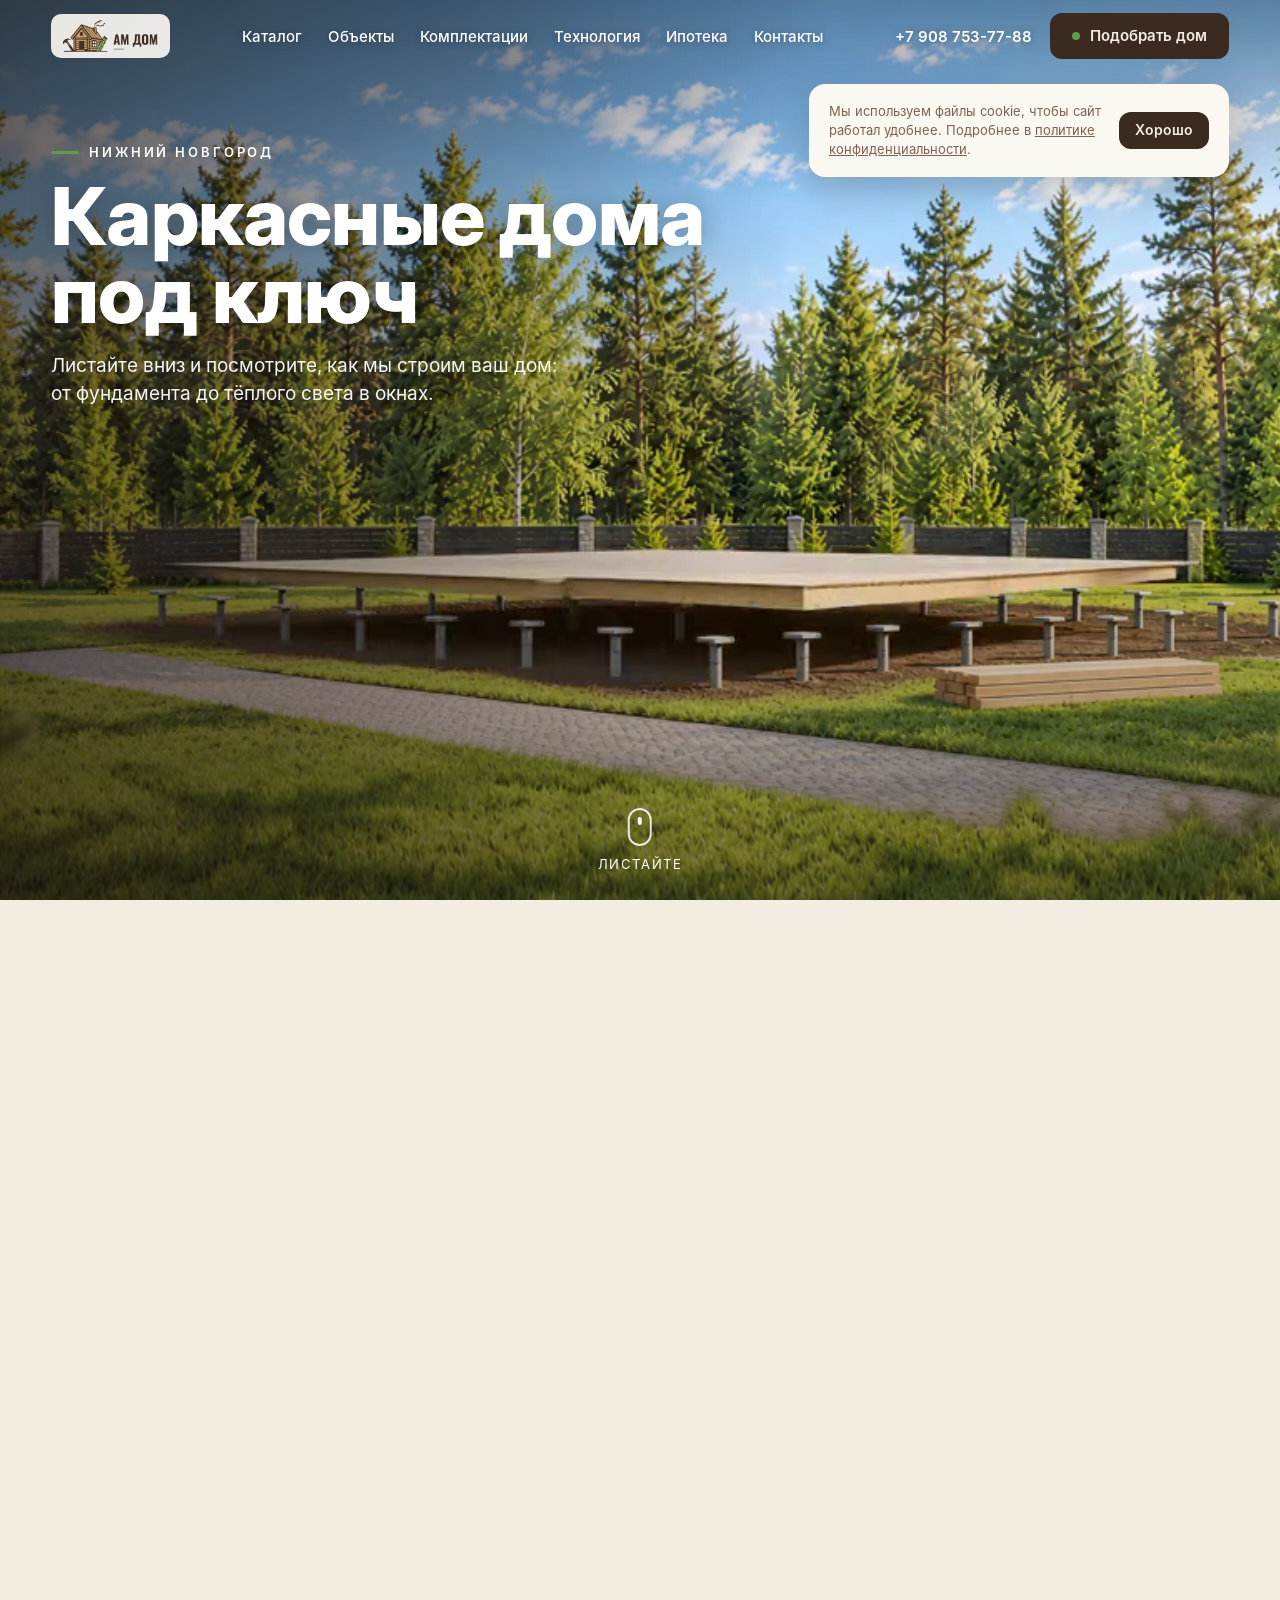
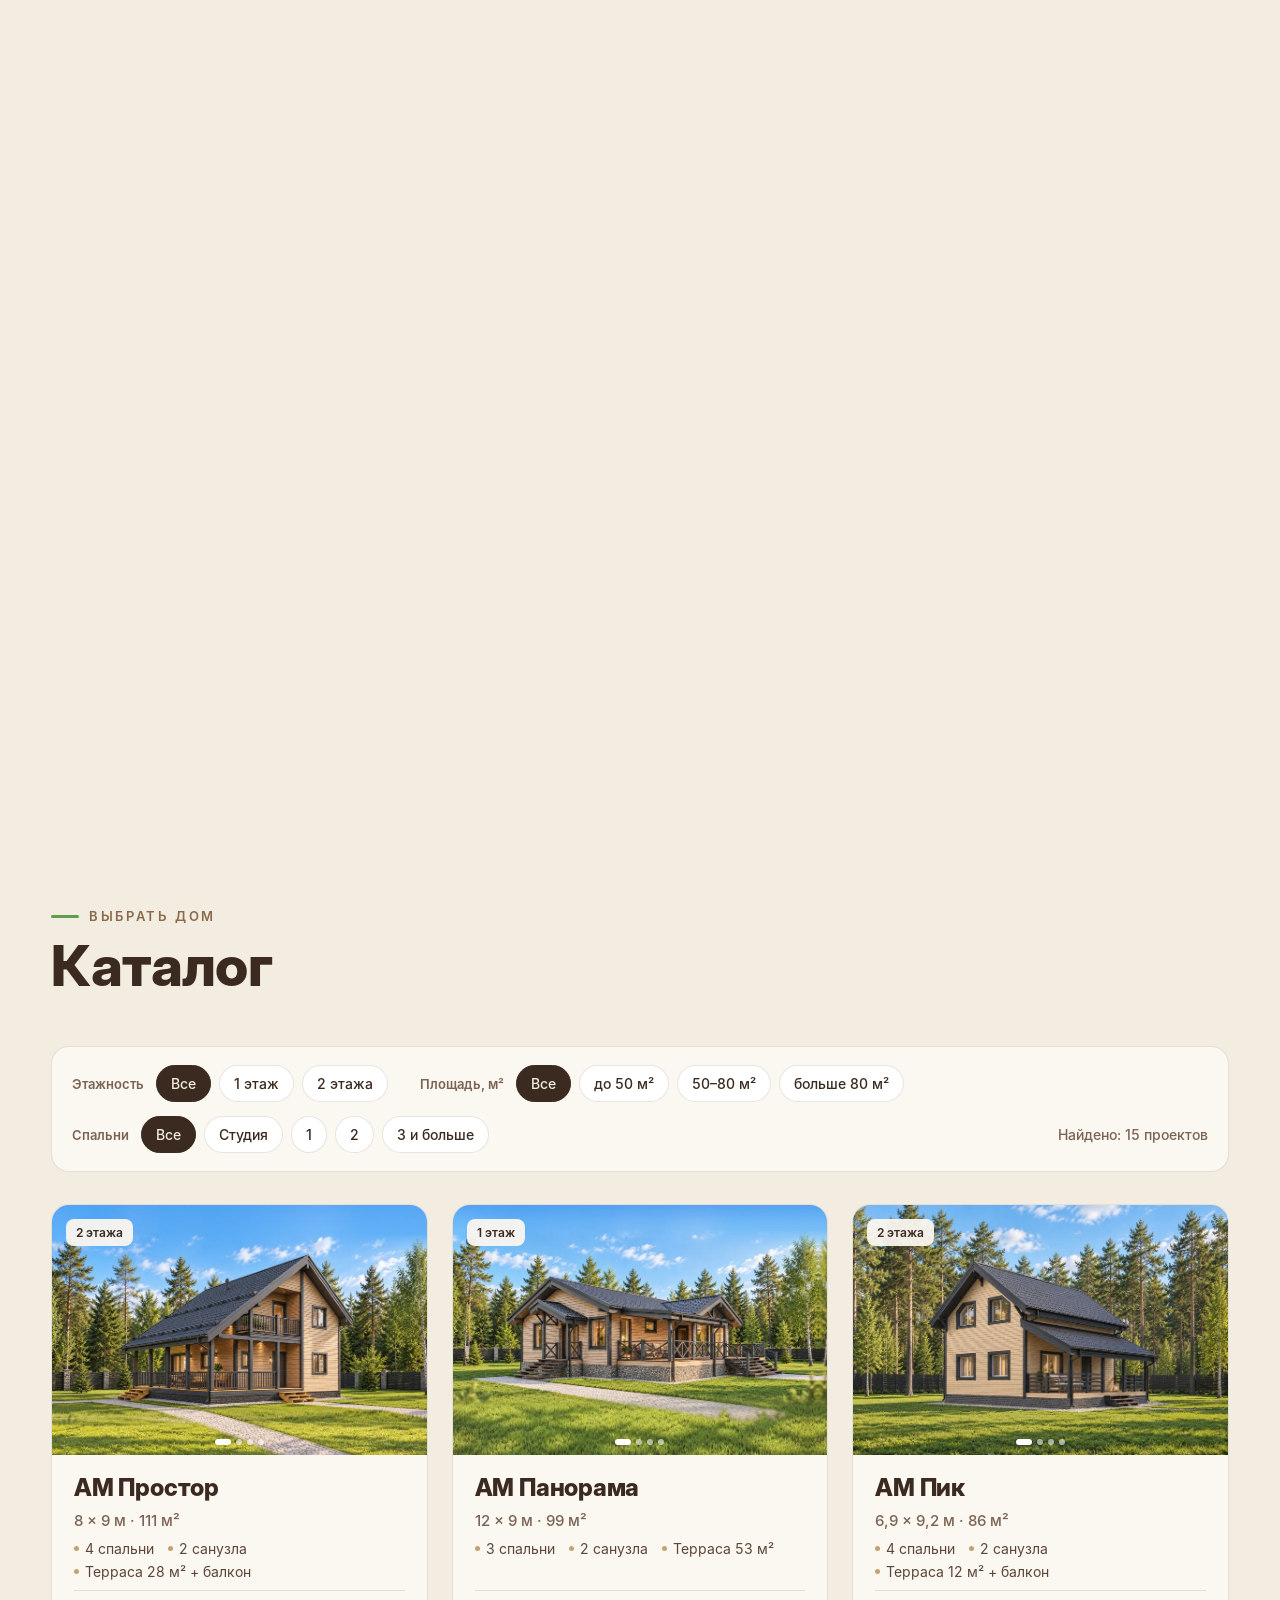
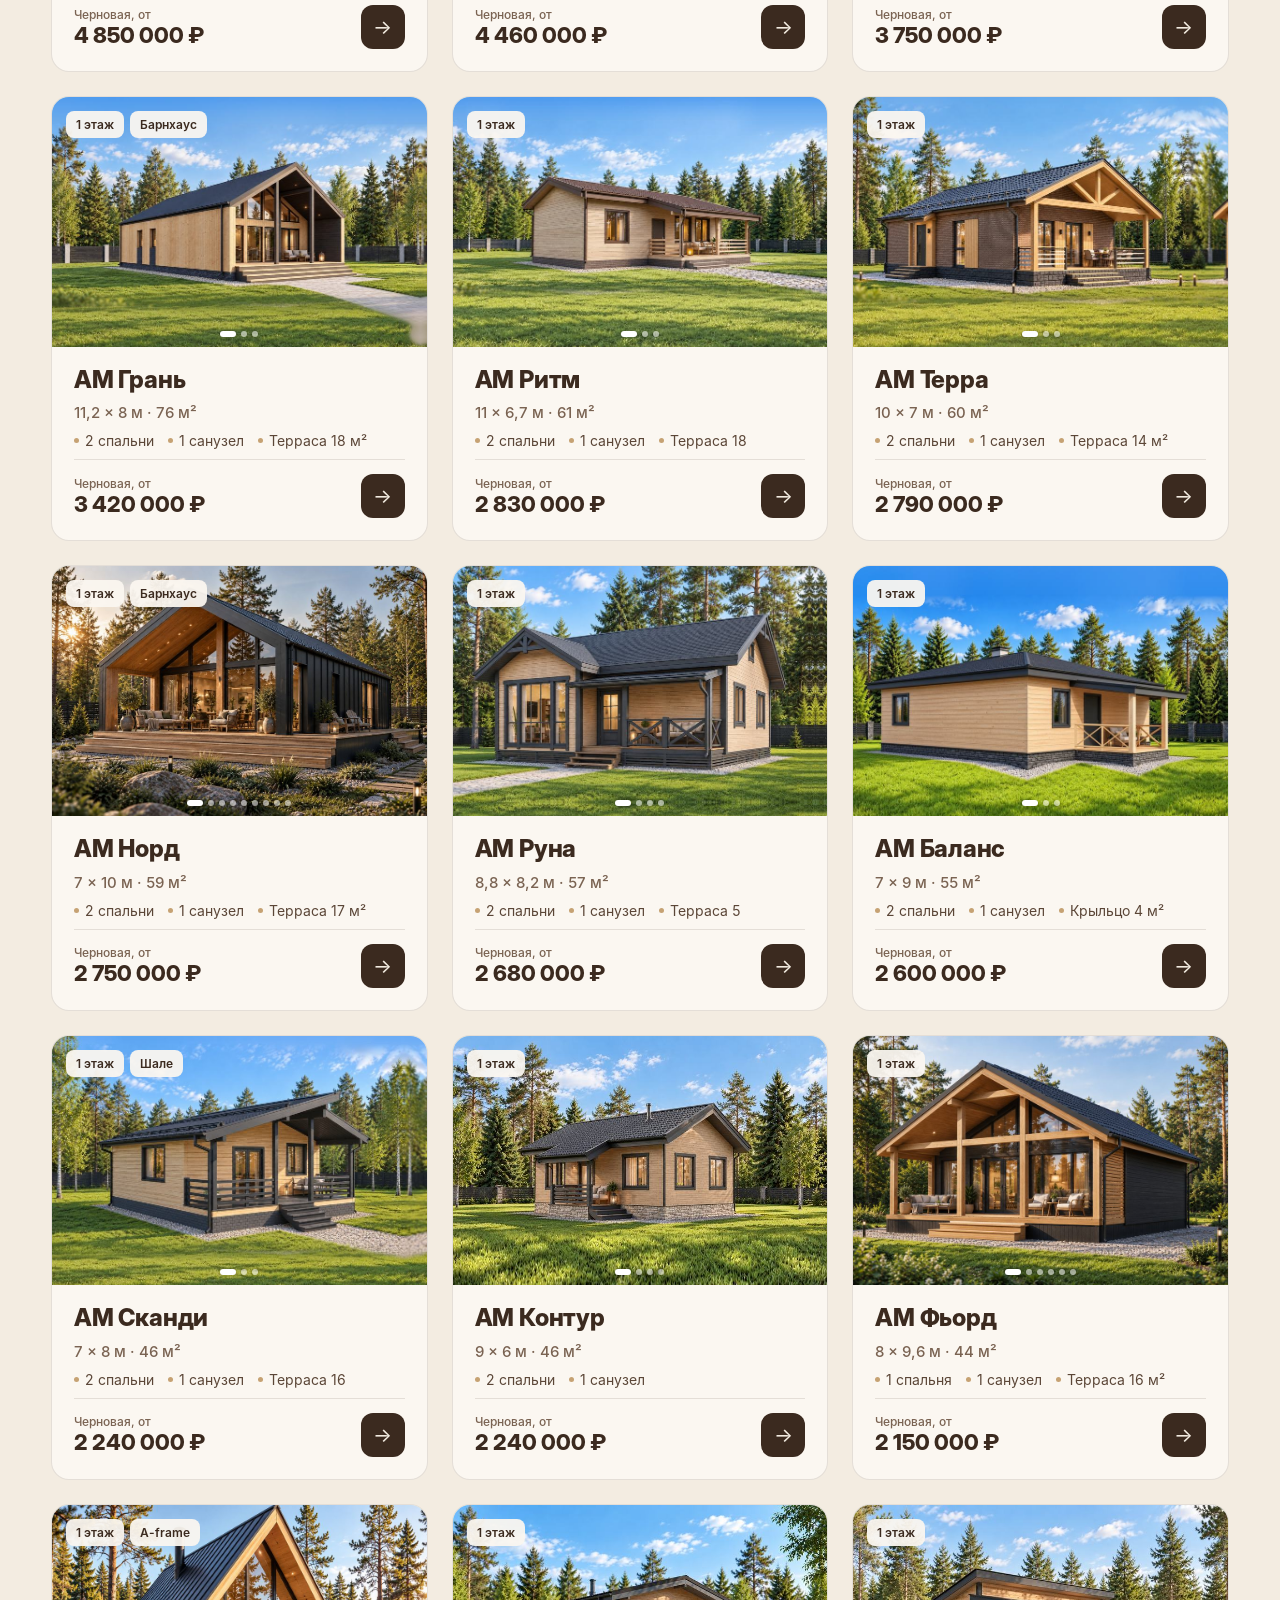
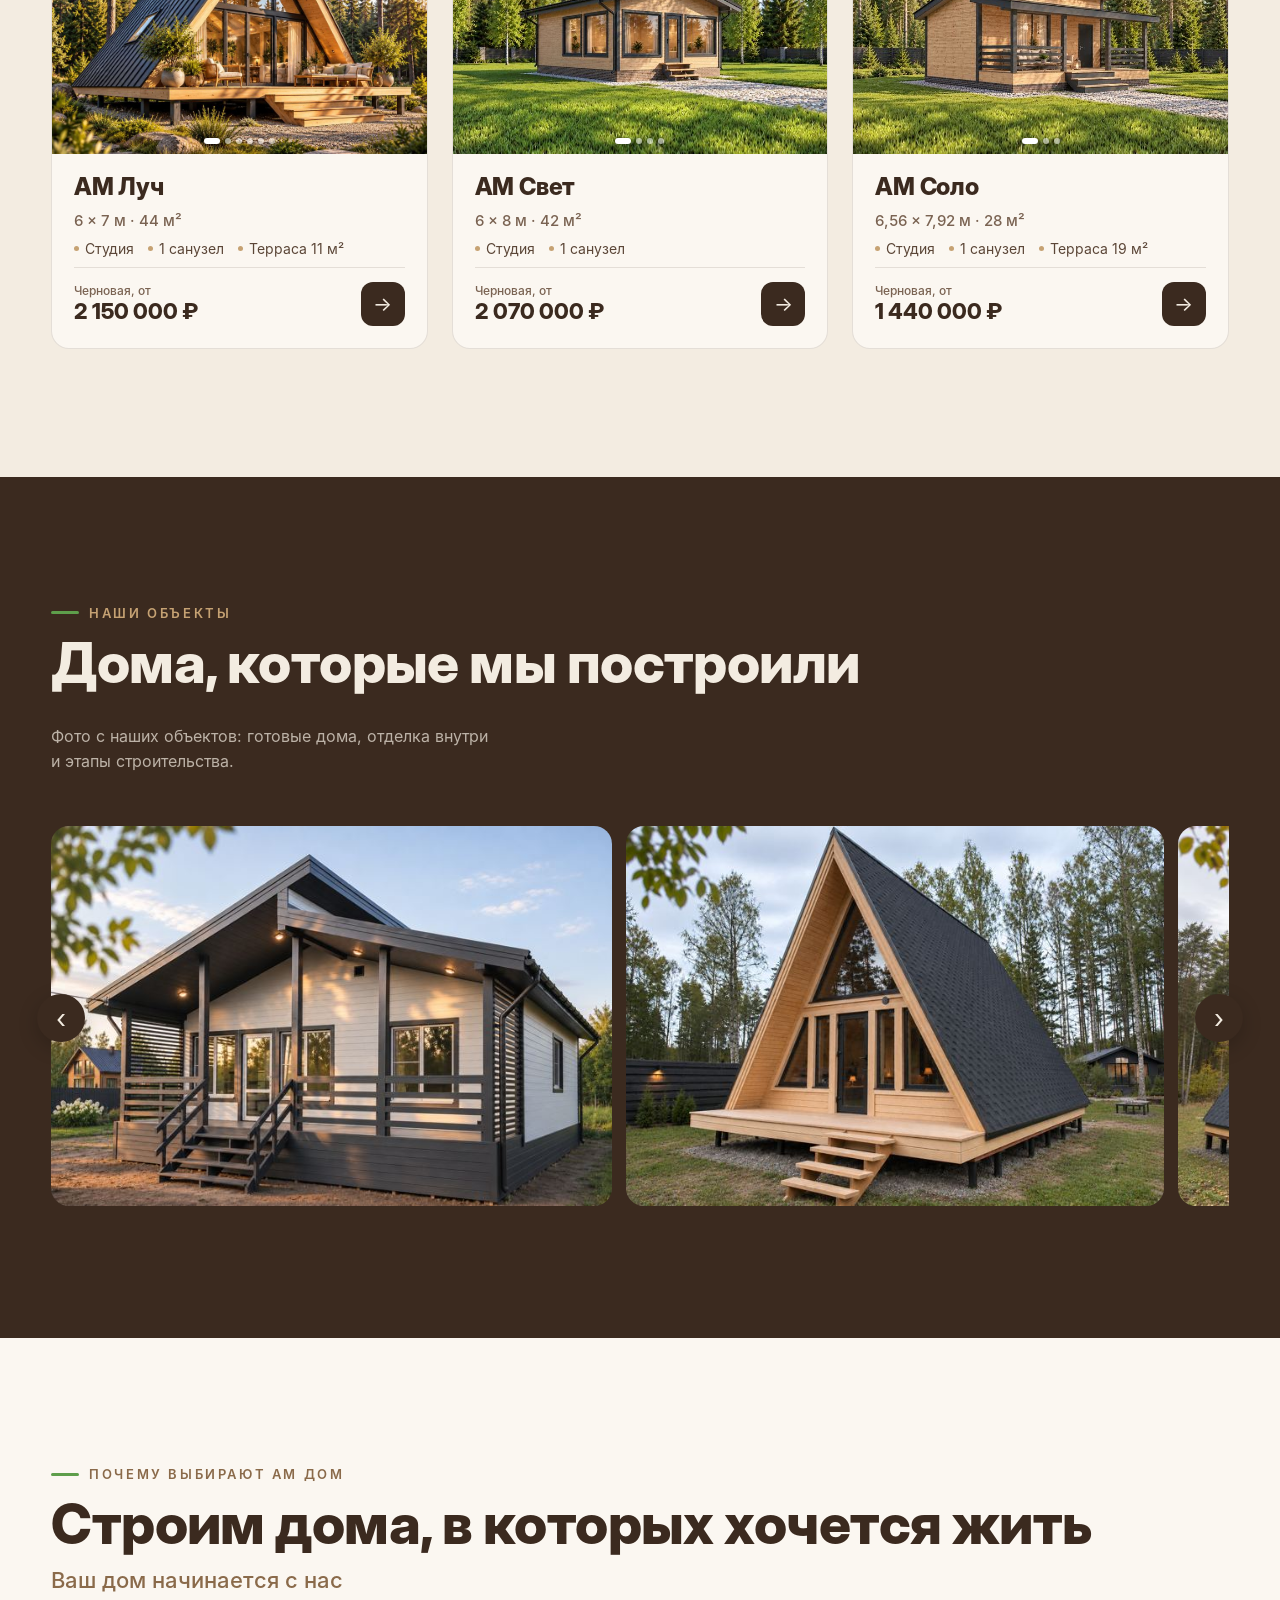
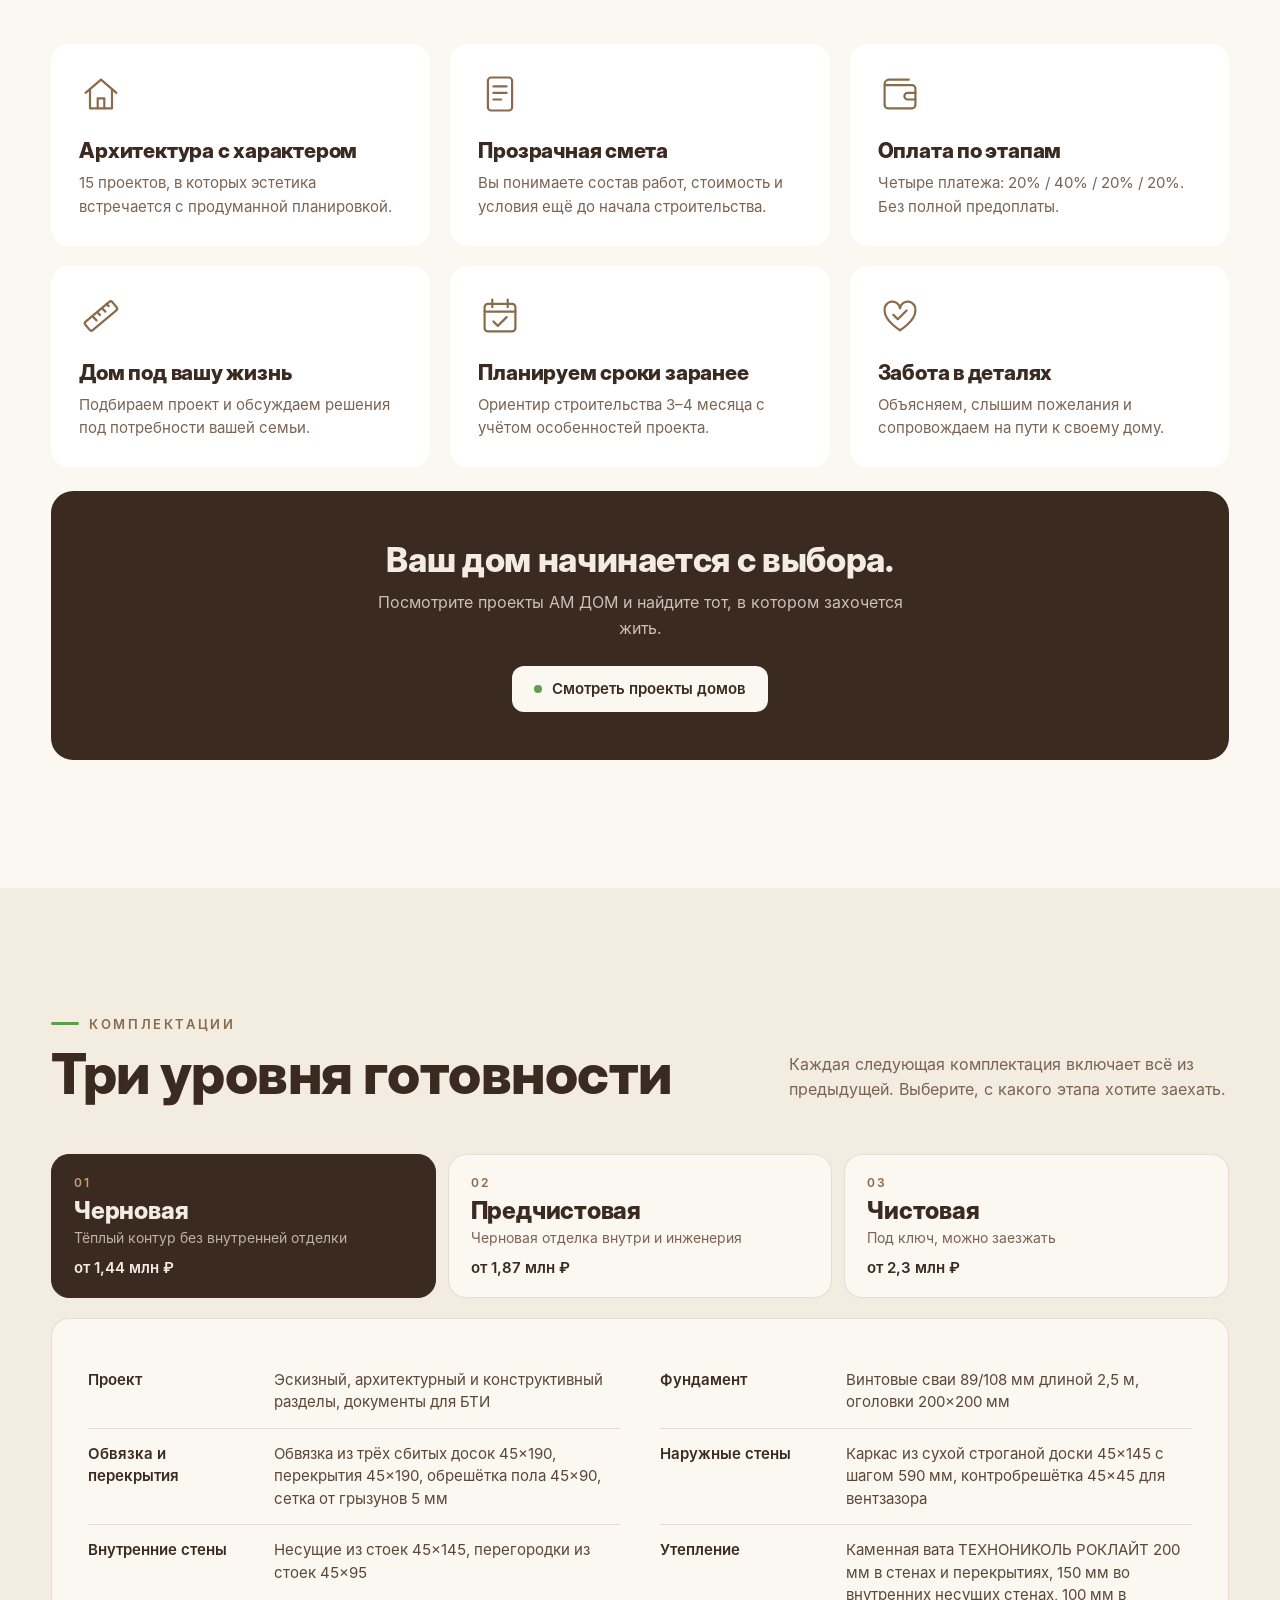
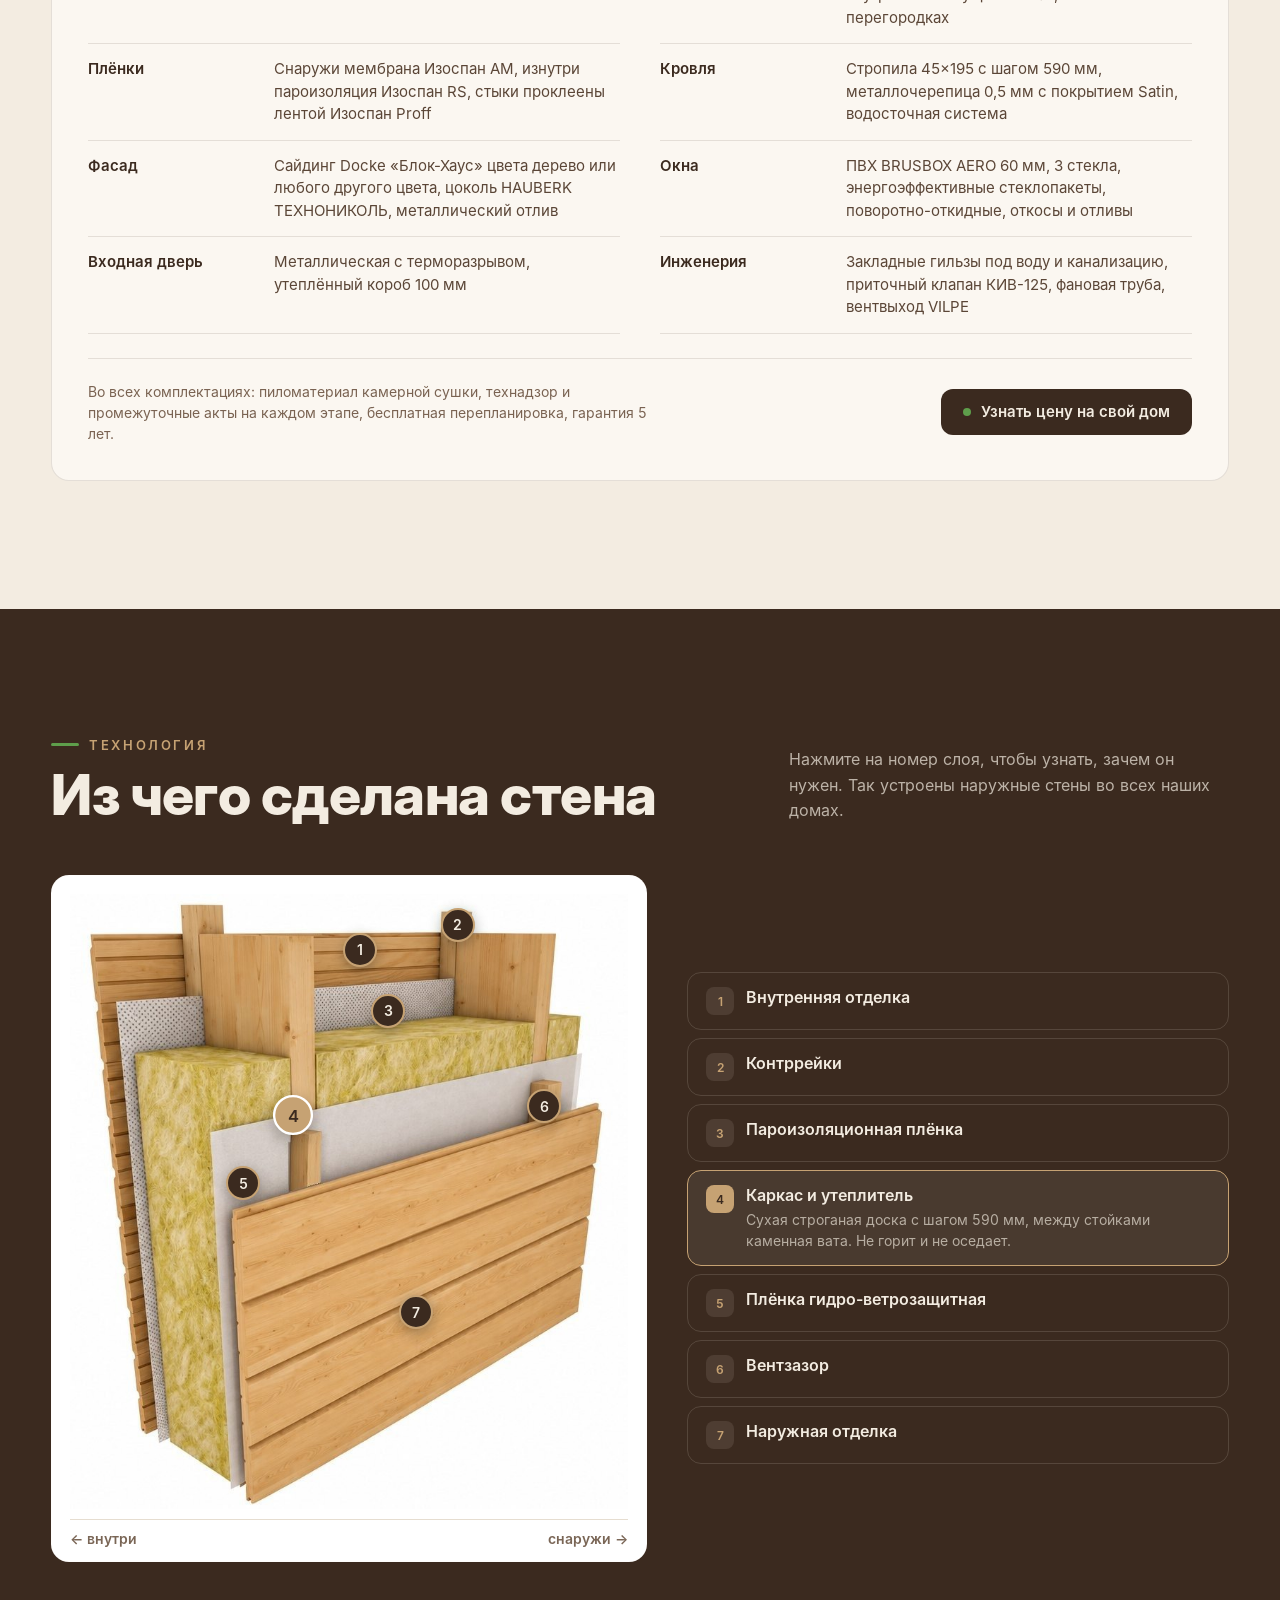
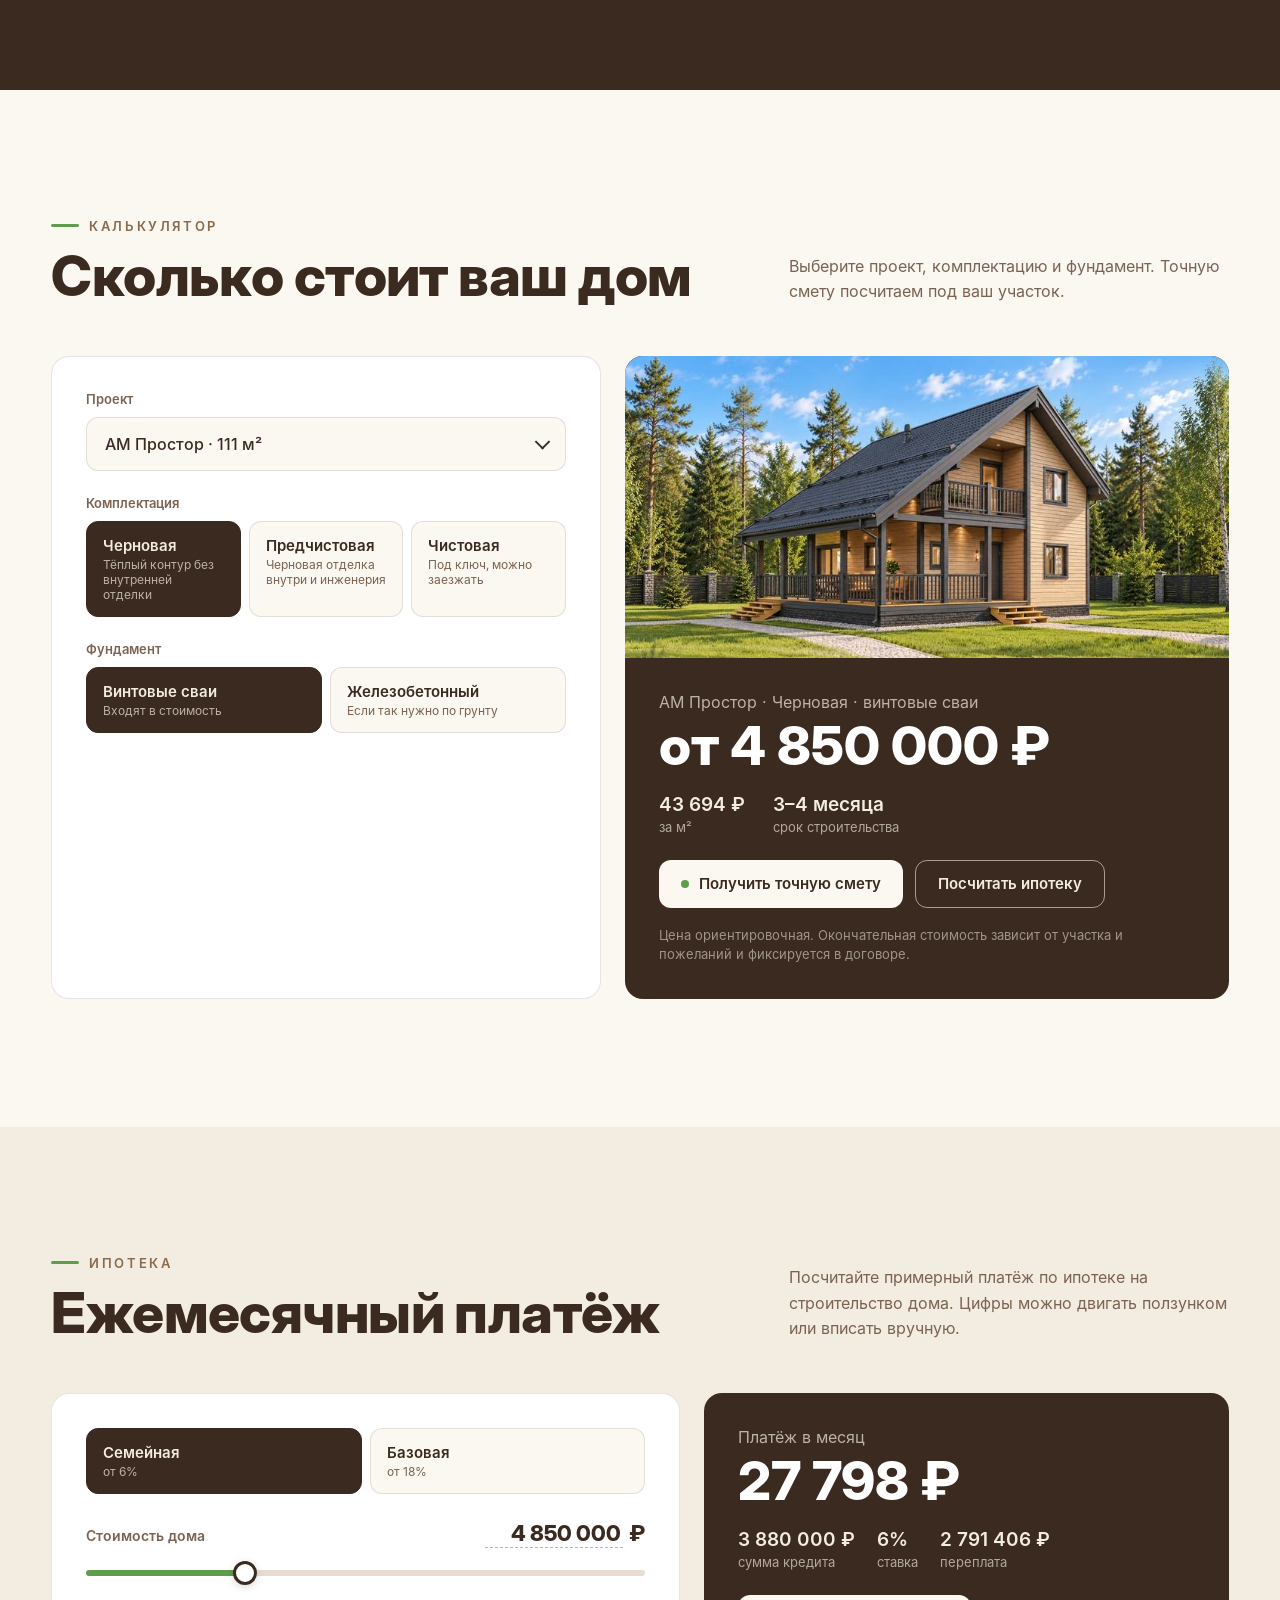
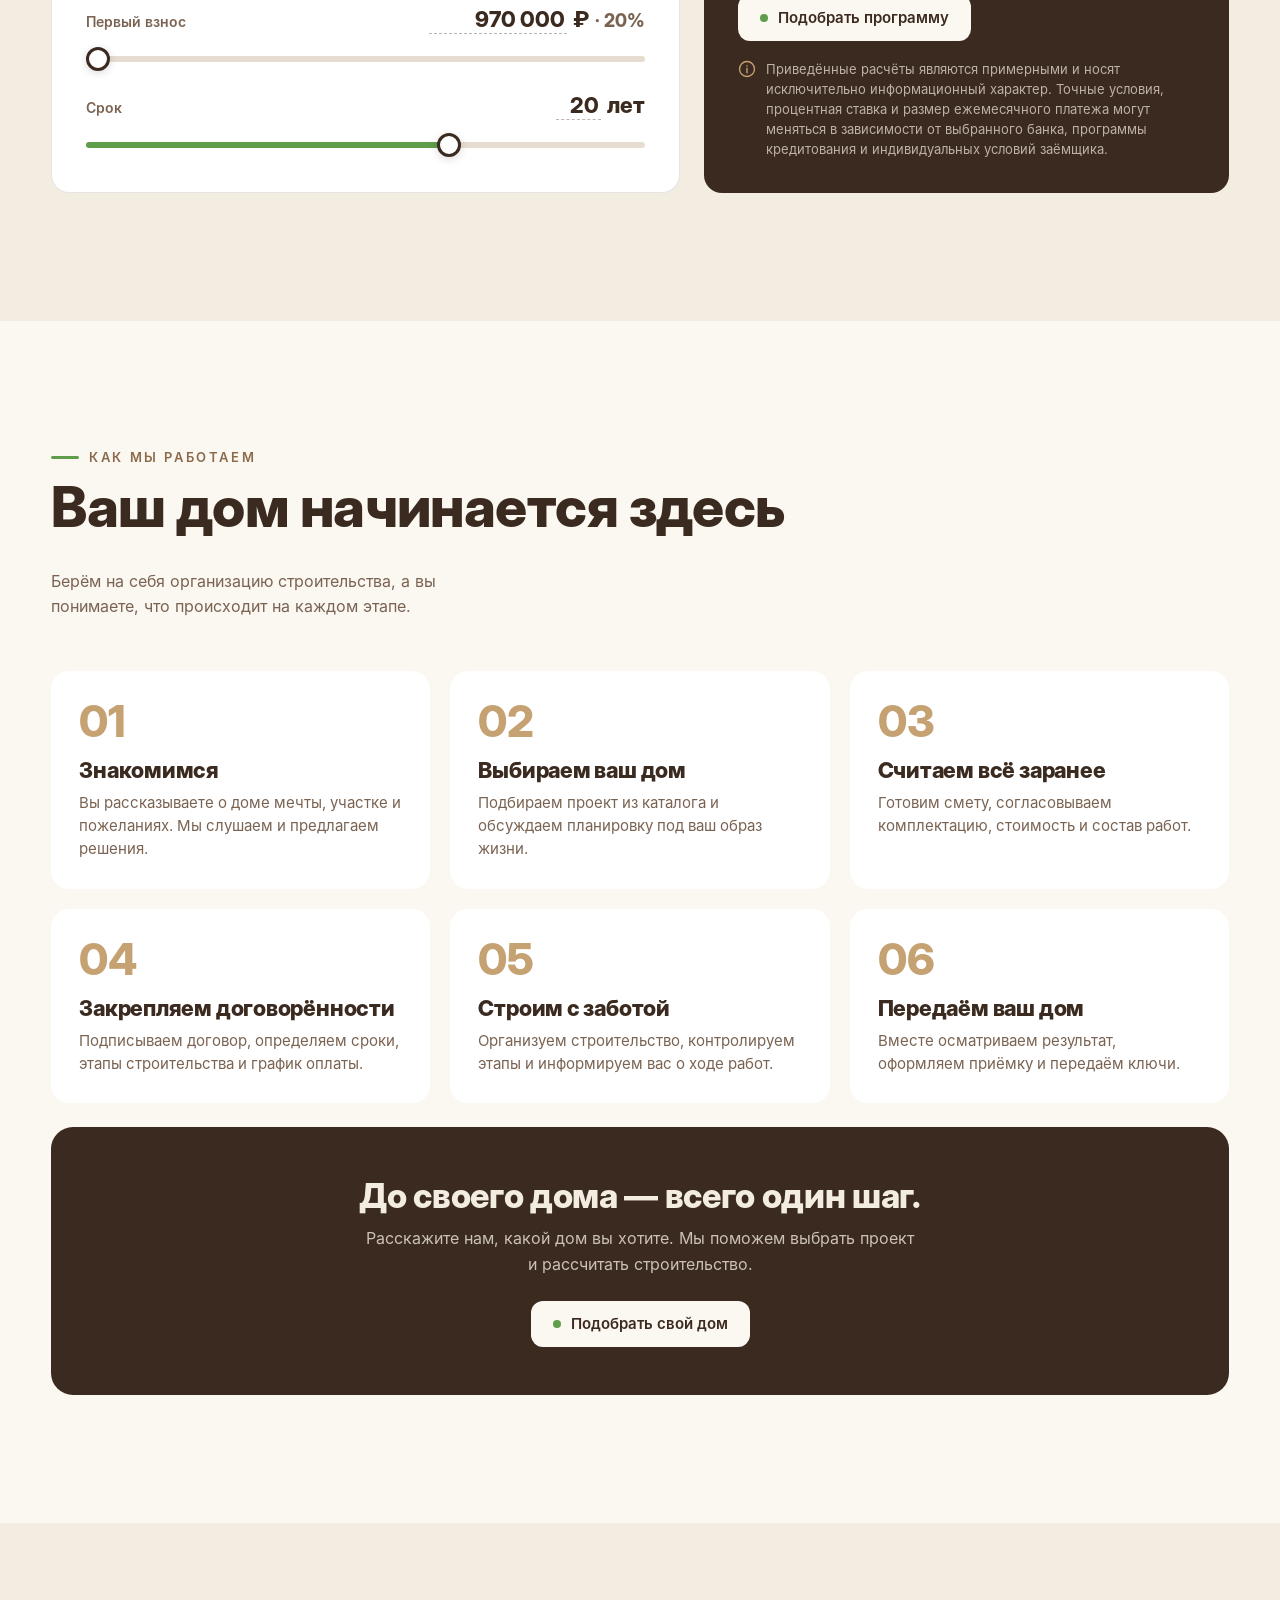
==== commit 7072aaae: "Mobile 'How we work' steps as tabbed folder, tweak wall hotspot positions Co-Authored-By: Claude Opu" ====
--- a/index.html
+++ b/index.html
@@ -13,7 +13,7 @@
 <meta property="og:image" content="media/poster.jpg">
 <link rel="icon" type="image/png" href="media/favicon.png">
 <link rel="preload" href="fonts/InterDisplay-ExtraBold.woff" as="font" type="font/woff" crossorigin>
-<link rel="stylesheet" href="css/style.css?v=12">
+<link rel="stylesheet" href="css/style.css?v=15">
 </head>
 <body>
 
@@ -485,6 +485,6 @@
 </div>
 
 <script src="js/data.js?v=10"></script>
-<script src="js/app.js?v=10"></script>
+<script src="js/app.js?v=11"></script>
 </body>
 </html>
--- a/css/style.css
+++ b/css/style.css
@@ -365,6 +365,7 @@
 .steps b{font-family:'Inter Display';font-weight:800;font-size:44px;color:var(--brus);line-height:1}
 .steps h3{font-size:22px;margin:14px 0 8px}
 .steps p{font-size:15px;line-height:1.55;color:var(--muted)}
+.ftabs,.fnav{display:none}
 
 /* ---------- квиз ---------- */
 .quiz{display:grid;grid-template-columns:.85fr 1.15fr;border-radius:24px;overflow:hidden;background:var(--paper);border:1px solid var(--line);min-height:520px}
@@ -528,6 +529,22 @@
 
 /* ---------- телефон ---------- */
 @media (max-width:760px){
+  .wdot{width:26px;height:26px;font-size:12px;border-width:1.5px}
+  /* этапы в папке */
+  .ftabs{display:flex;gap:4px;padding:0 10px;position:relative;z-index:2}
+  .ftab{flex:1;height:40px;border-radius:12px 12px 0 0;background:#e6dccd;color:var(--muted);font-family:'Inter Display';font-weight:800;font-size:15px;position:relative;top:1px;transition:background .2s,color .2s,height .2s;margin-top:6px}
+  .ftab.on{background:#fff;color:var(--brus);height:46px;margin-top:0;box-shadow:0 -4px 12px rgba(59,42,31,.06)}
+  .steps.folder{display:block;position:relative;background:#fff;border-radius:18px;padding:0;box-shadow:0 14px 30px rgba(59,42,31,.1);display:grid}
+  .steps.folder:before,.steps.folder:after{content:"";position:absolute;left:10px;right:10px;bottom:-7px;height:20px;background:#fff;border-radius:0 0 16px 16px;z-index:-1;box-shadow:0 6px 14px rgba(59,42,31,.08)}
+  .steps.folder:after{left:20px;right:20px;bottom:-14px;background:#f4ede3}
+  .steps.folder li{grid-area:1/1;visibility:hidden;opacity:0;background:transparent!important;padding:22px 22px 20px}
+  .steps.folder li.on{visibility:visible;opacity:1;animation:fin .35s ease}
+  .steps.folder b{font-size:30px}
+  .steps.folder h3{margin:8px 0 6px}
+  .fnav{display:flex;align-items:center;justify-content:center;gap:18px;margin-top:26px}
+  .fnav button{width:42px;height:42px;border-radius:50%;background:var(--kofe);color:var(--slivki);font-size:22px;display:grid;place-items:center}
+  .fnav .fc{font-weight:600;color:var(--muted);font-size:14px;min-width:44px;text-align:center}
+  @keyframes fin{from{opacity:0;transform:translateX(12px)}to{opacity:1;transform:none}}
   .why{gap:12px}
   .wi{display:grid;grid-template-columns:36px 1fr;column-gap:14px;row-gap:4px;align-items:center;padding:18px 20px}
   .wi svg{width:36px;height:36px;margin:0;display:block}
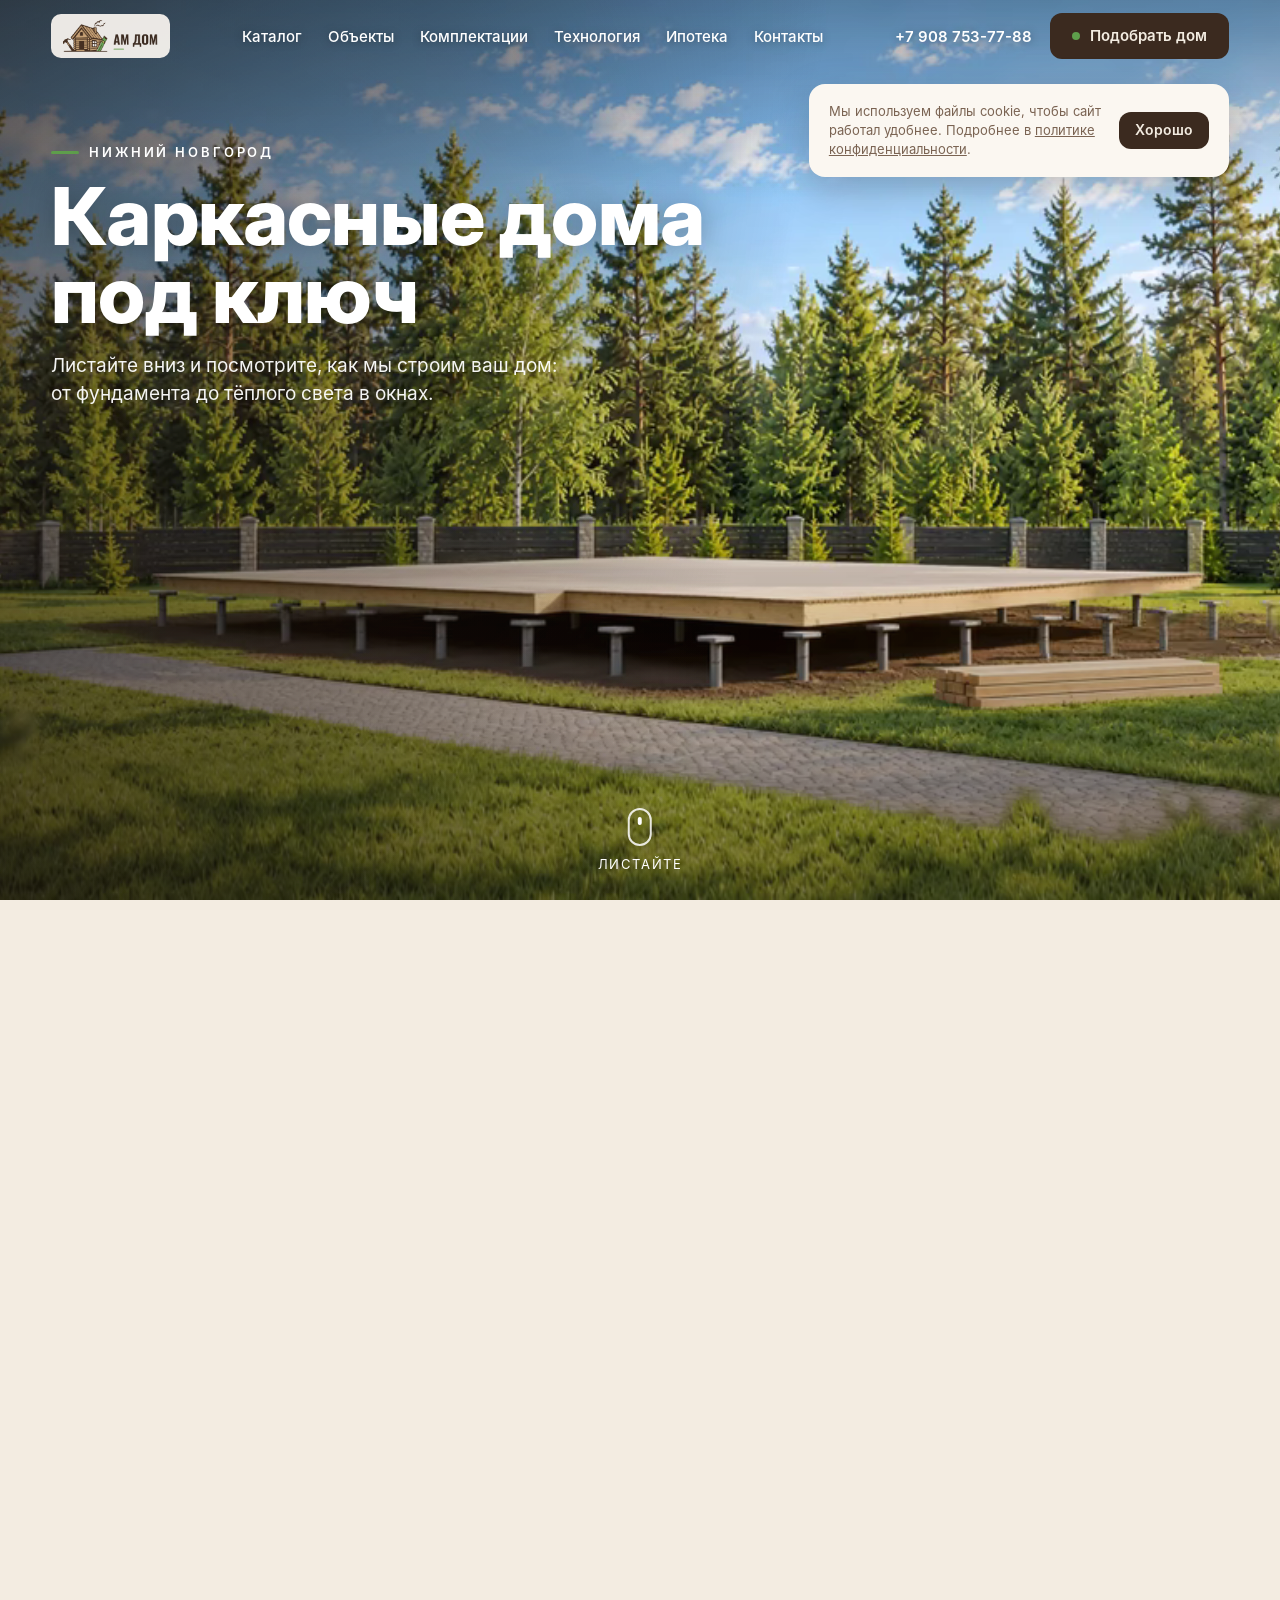
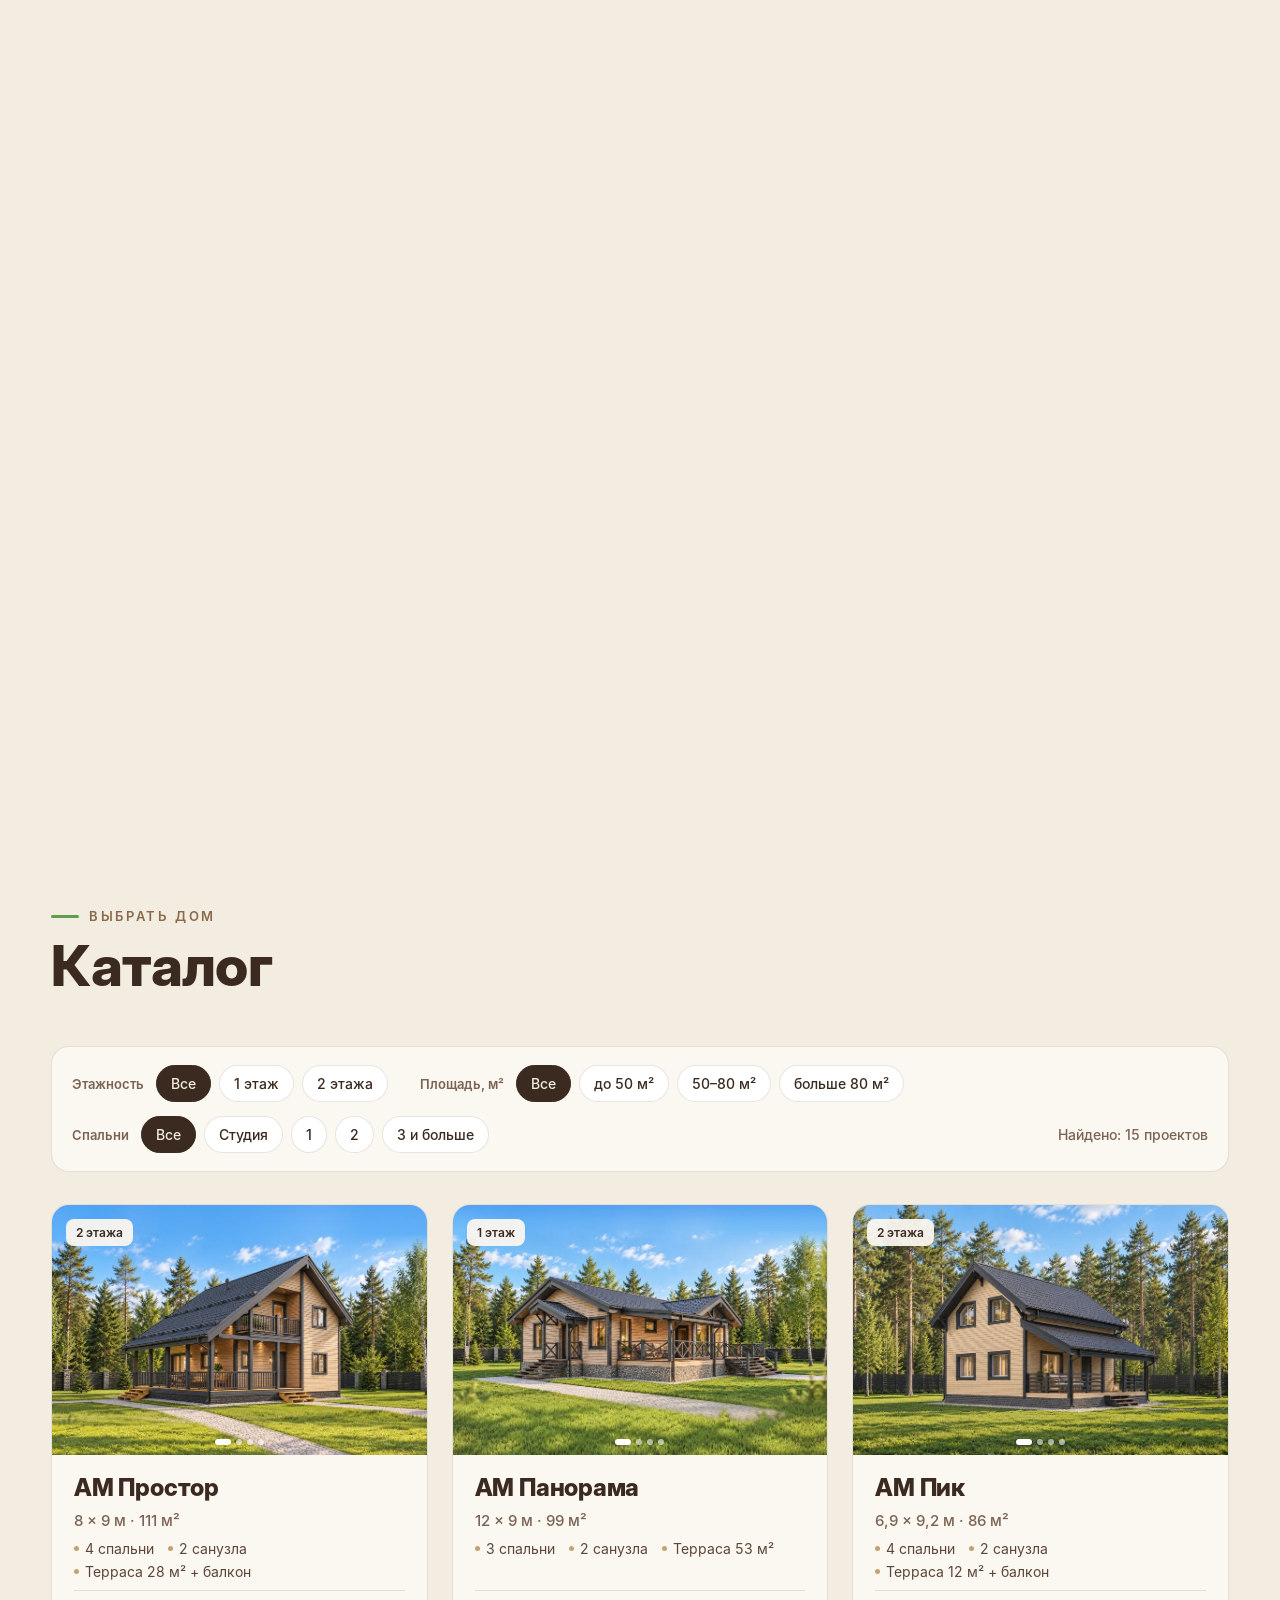
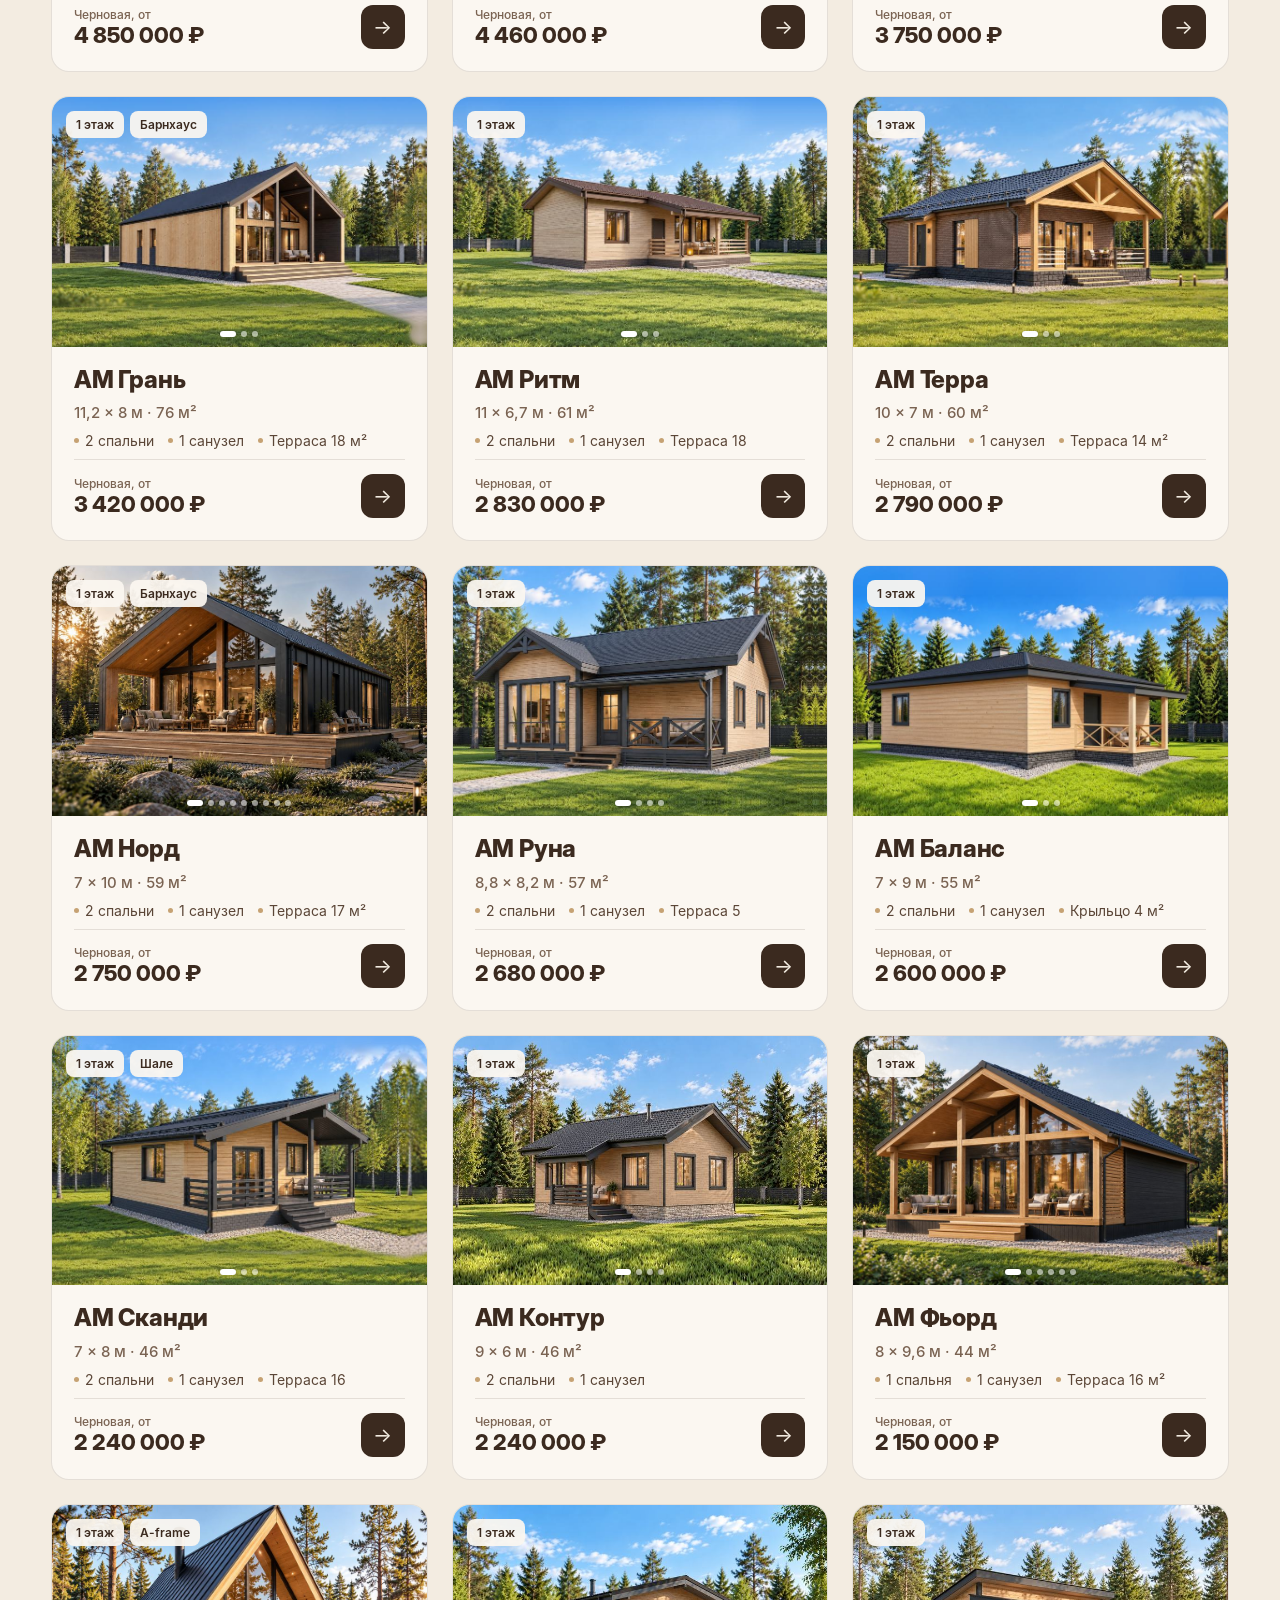
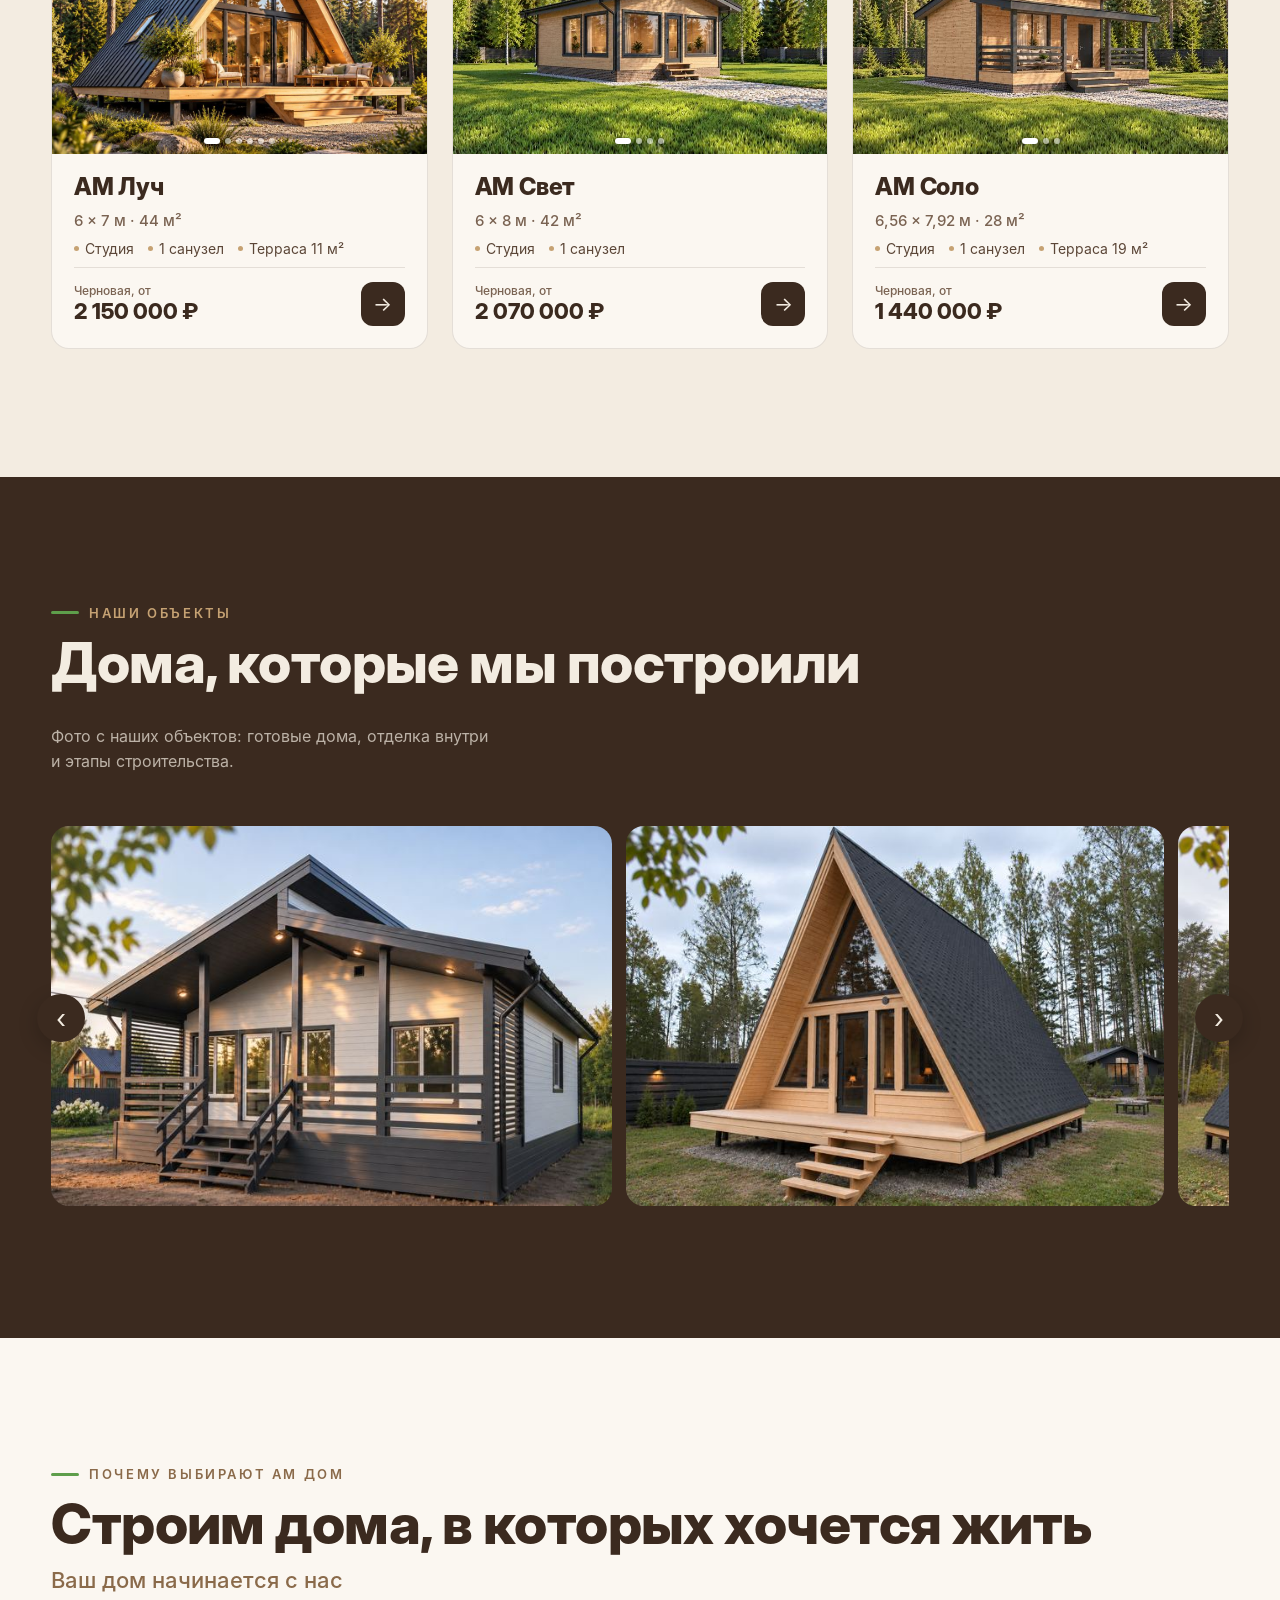
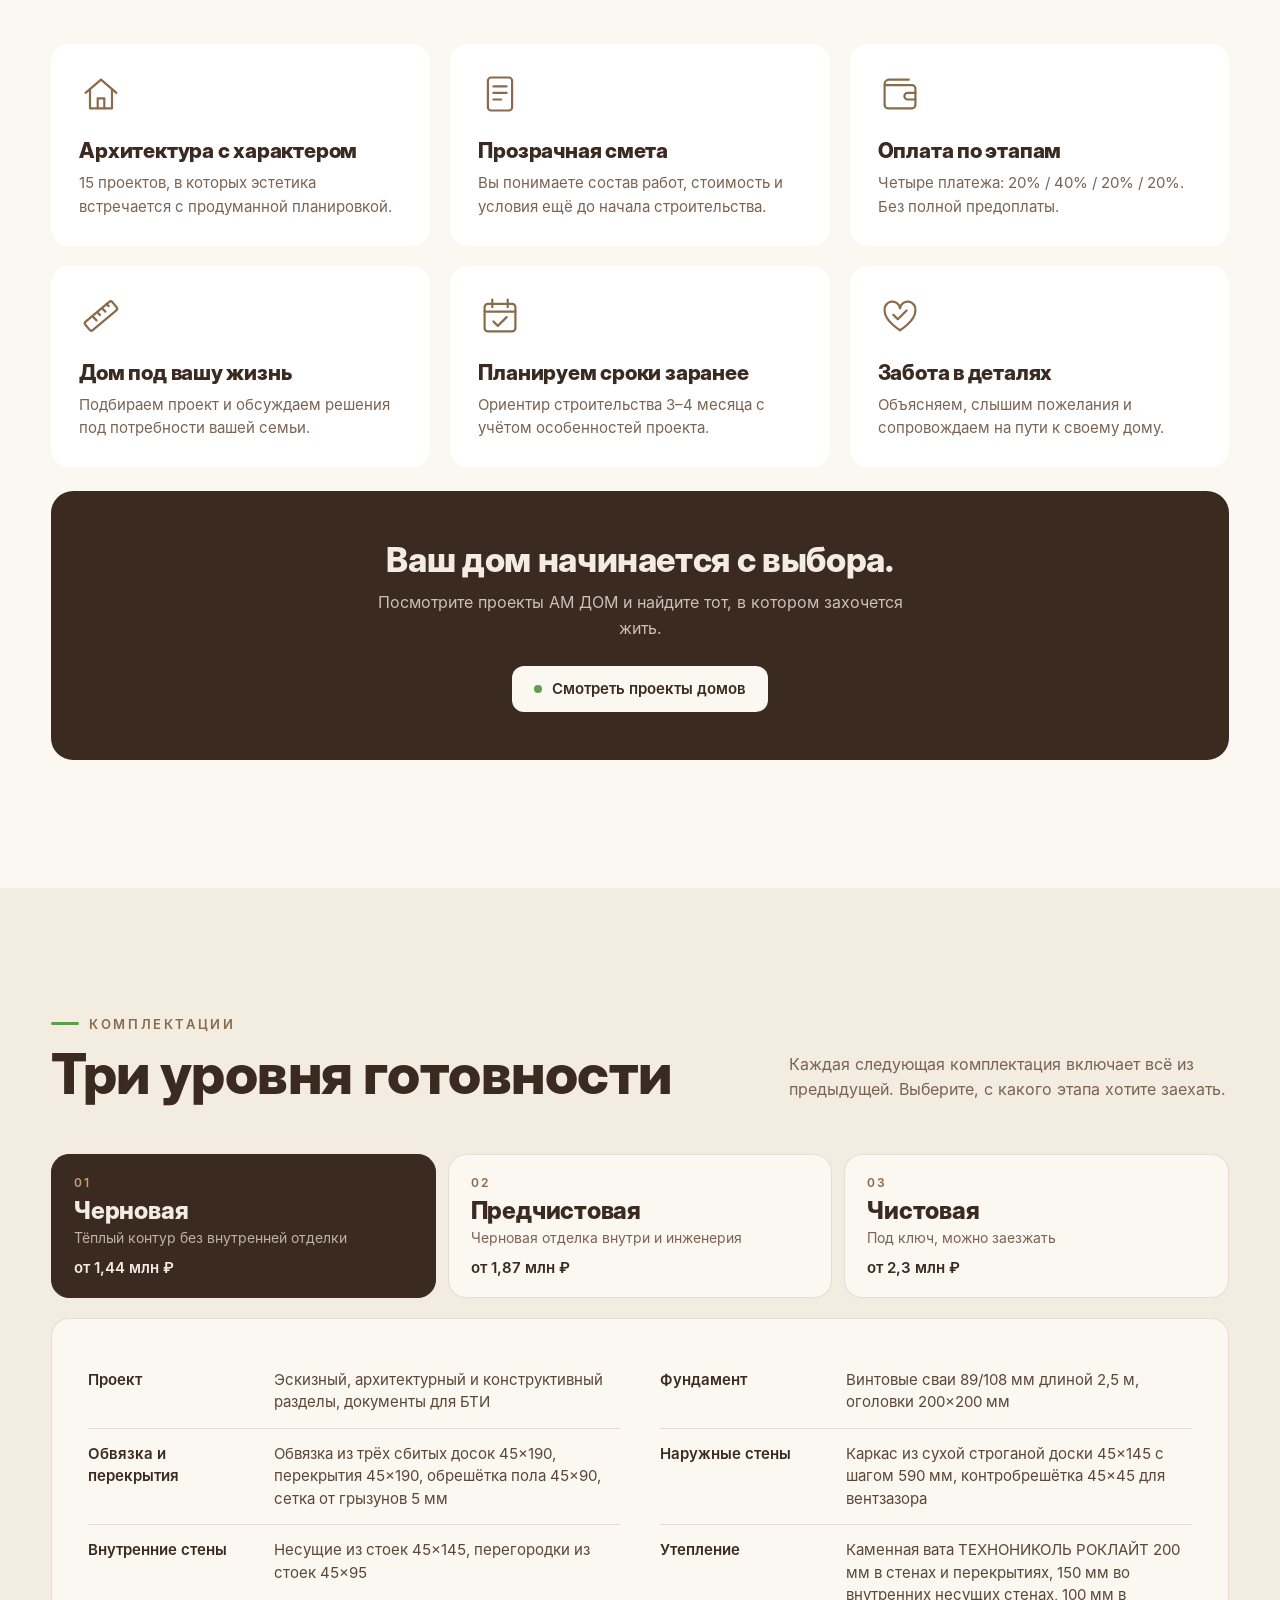
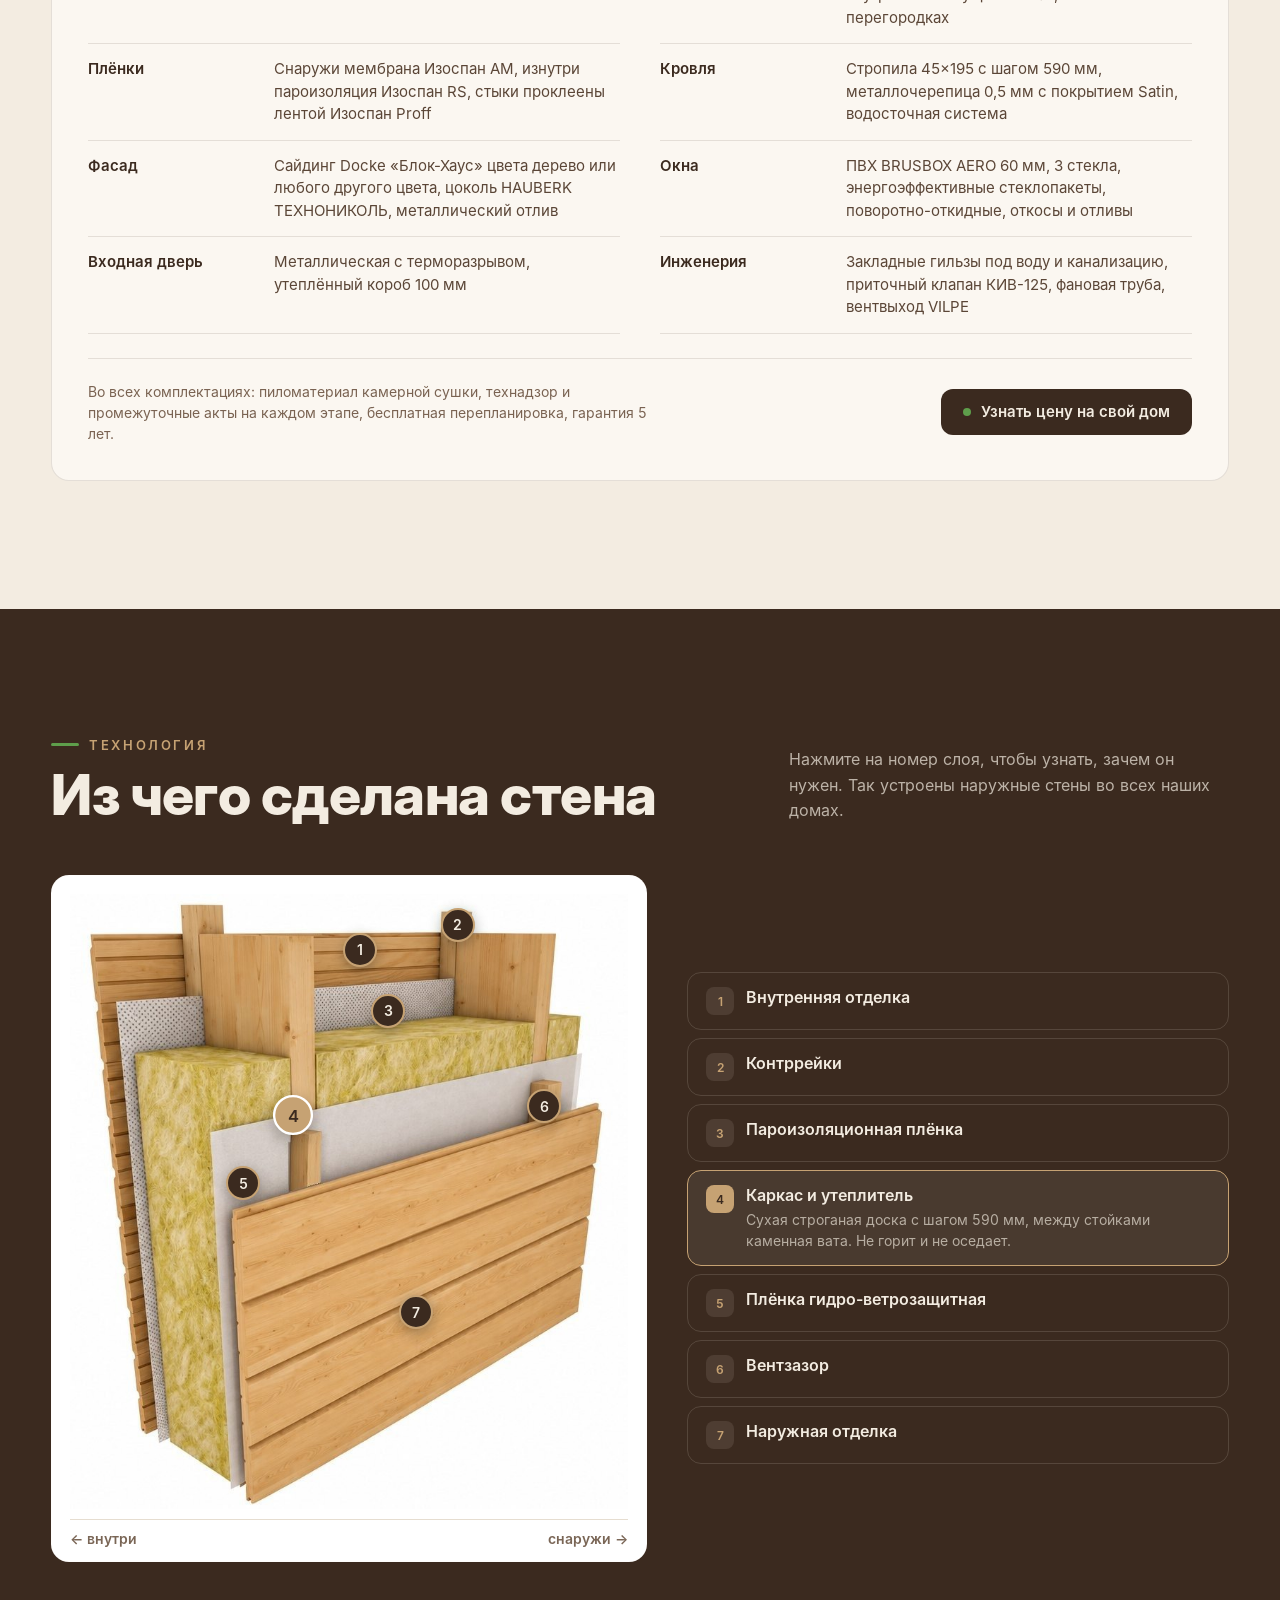
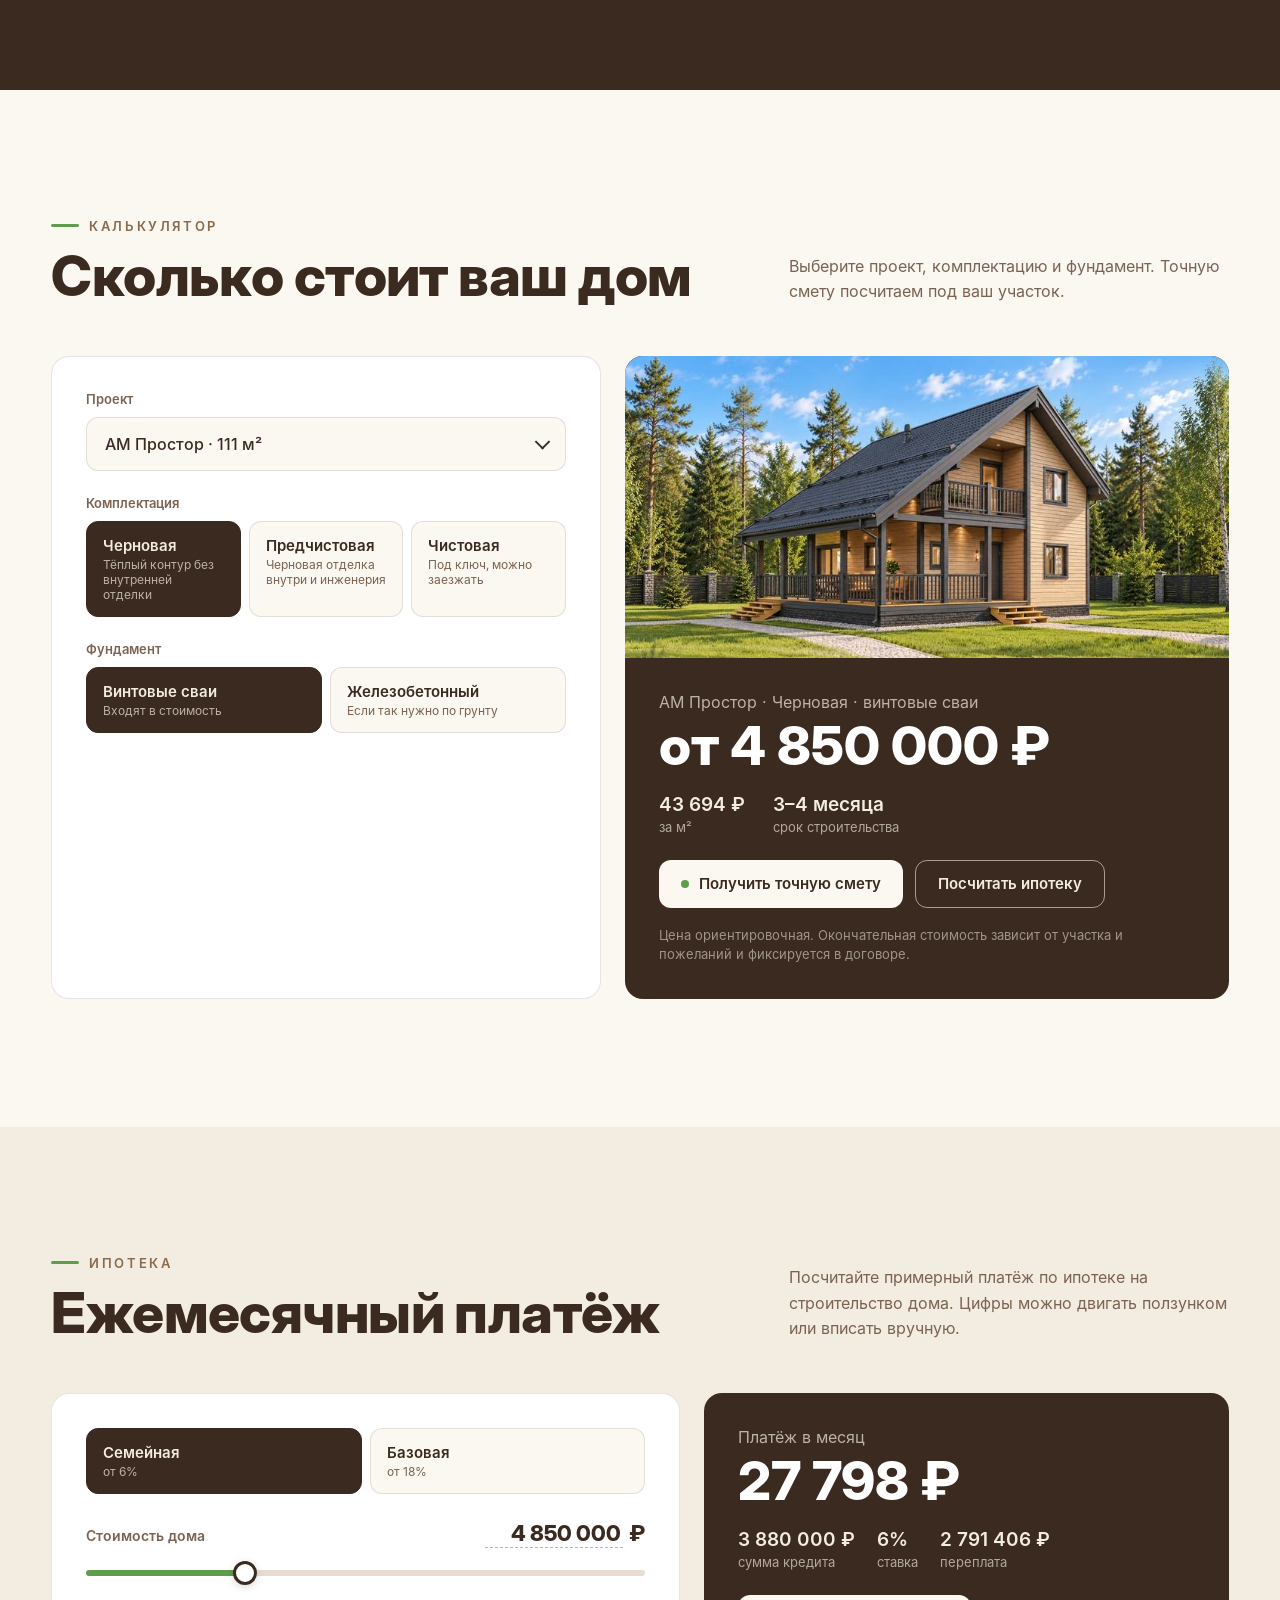
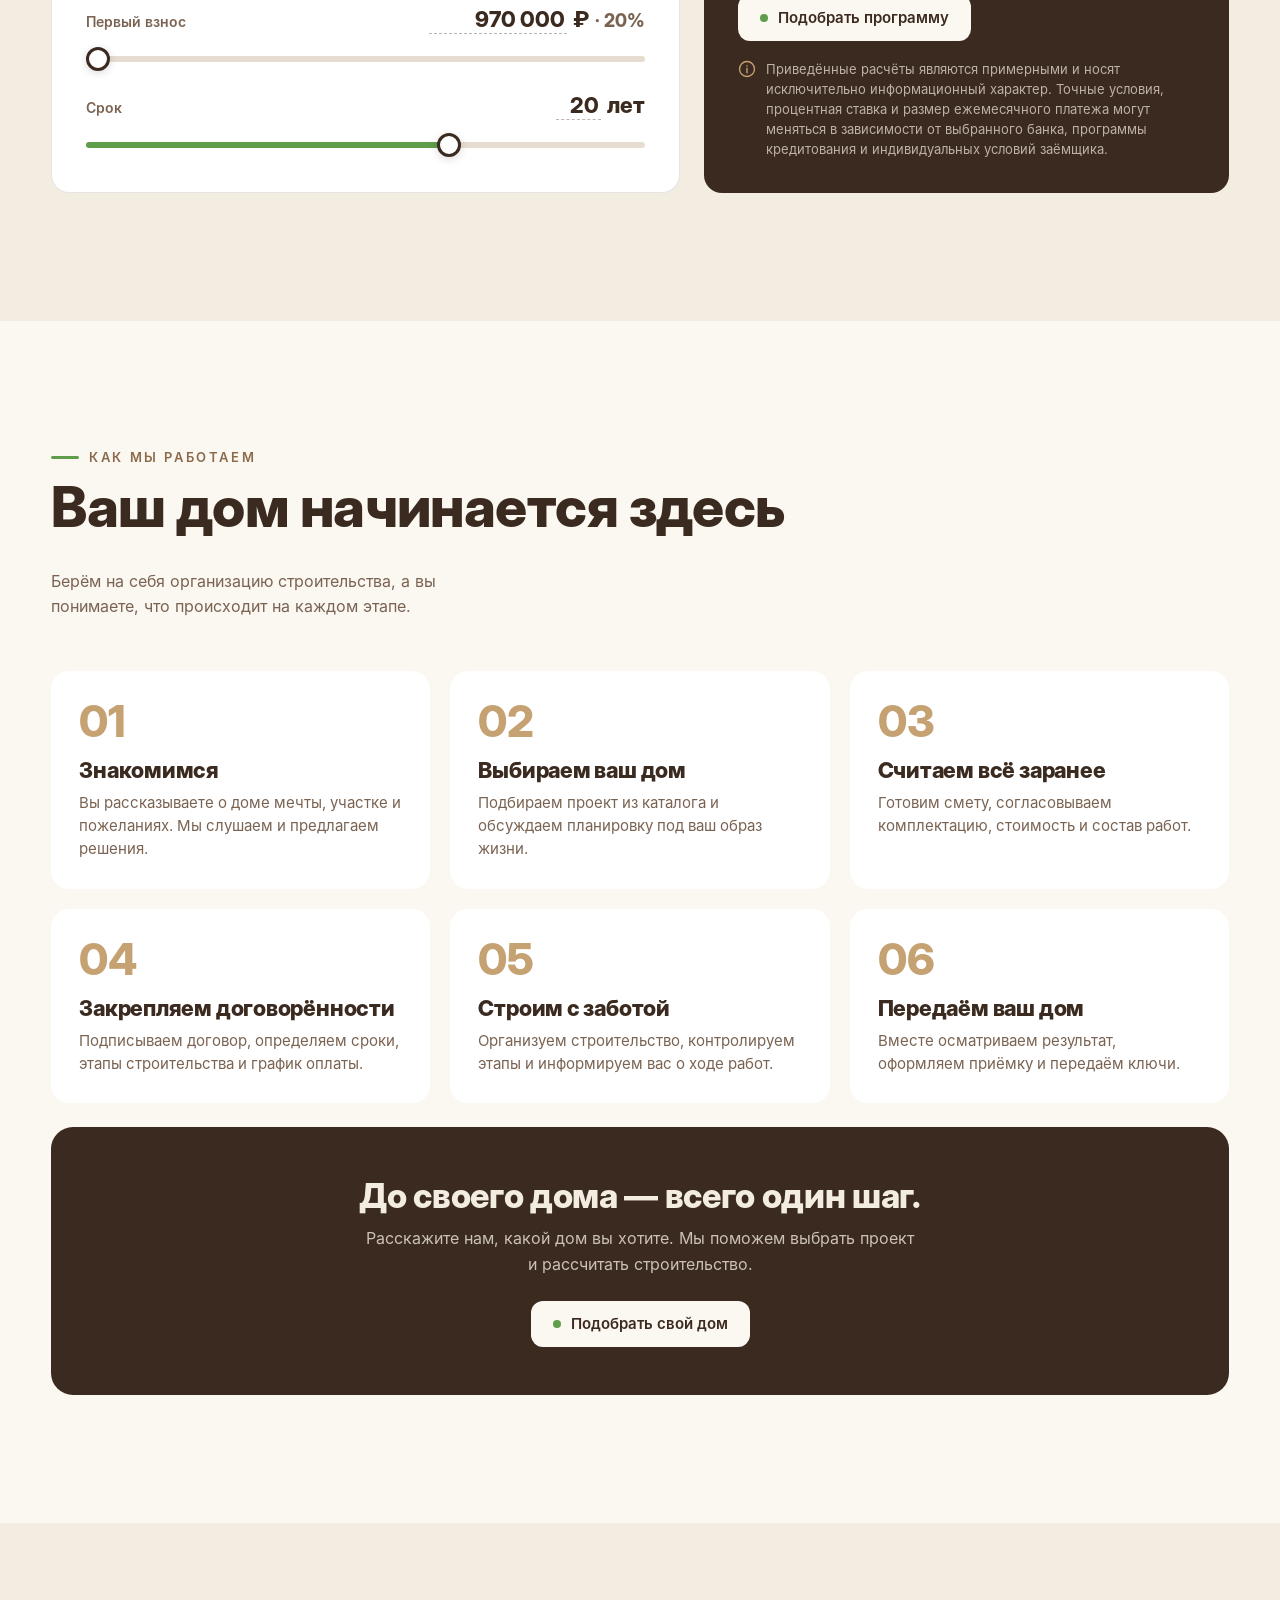
==== commit 40b551bf: "Remove reviews section Co-Authored-By: Claude Opus 5.5 <noreply@anthropic.com>" ====
--- a/index.html
+++ b/index.html
@@ -352,20 +352,6 @@
   </div>
 </section>
 
-<!-- =============== ОТЗЫВЫ: скриншоты переписок с клиентами =============== -->
-<section class="sec paper" id="reviews">
-  <div class="wrap">
-    <div class="head">
-      <div><div class="eyebrow">Отзывы</div><h2>Что пишут наши клиенты</h2></div>
-      <p>Настоящие сообщения от людей, которым мы построили дом. Нажмите на отзыв, чтобы прочитать его целиком.</p>
-    </div>
-    <div class="rvwrap">
-      <div class="rvtrk" id="revlist"></div>
-      <button class="onav p" aria-label="Назад">‹</button><button class="onav n" aria-label="Вперёд">›</button>
-    </div>
-  </div>
-</section>
-
 <!-- =============== ВОПРОСЫ =============== -->
 <section class="sec" id="faq">
   <div class="wrap narrow">
